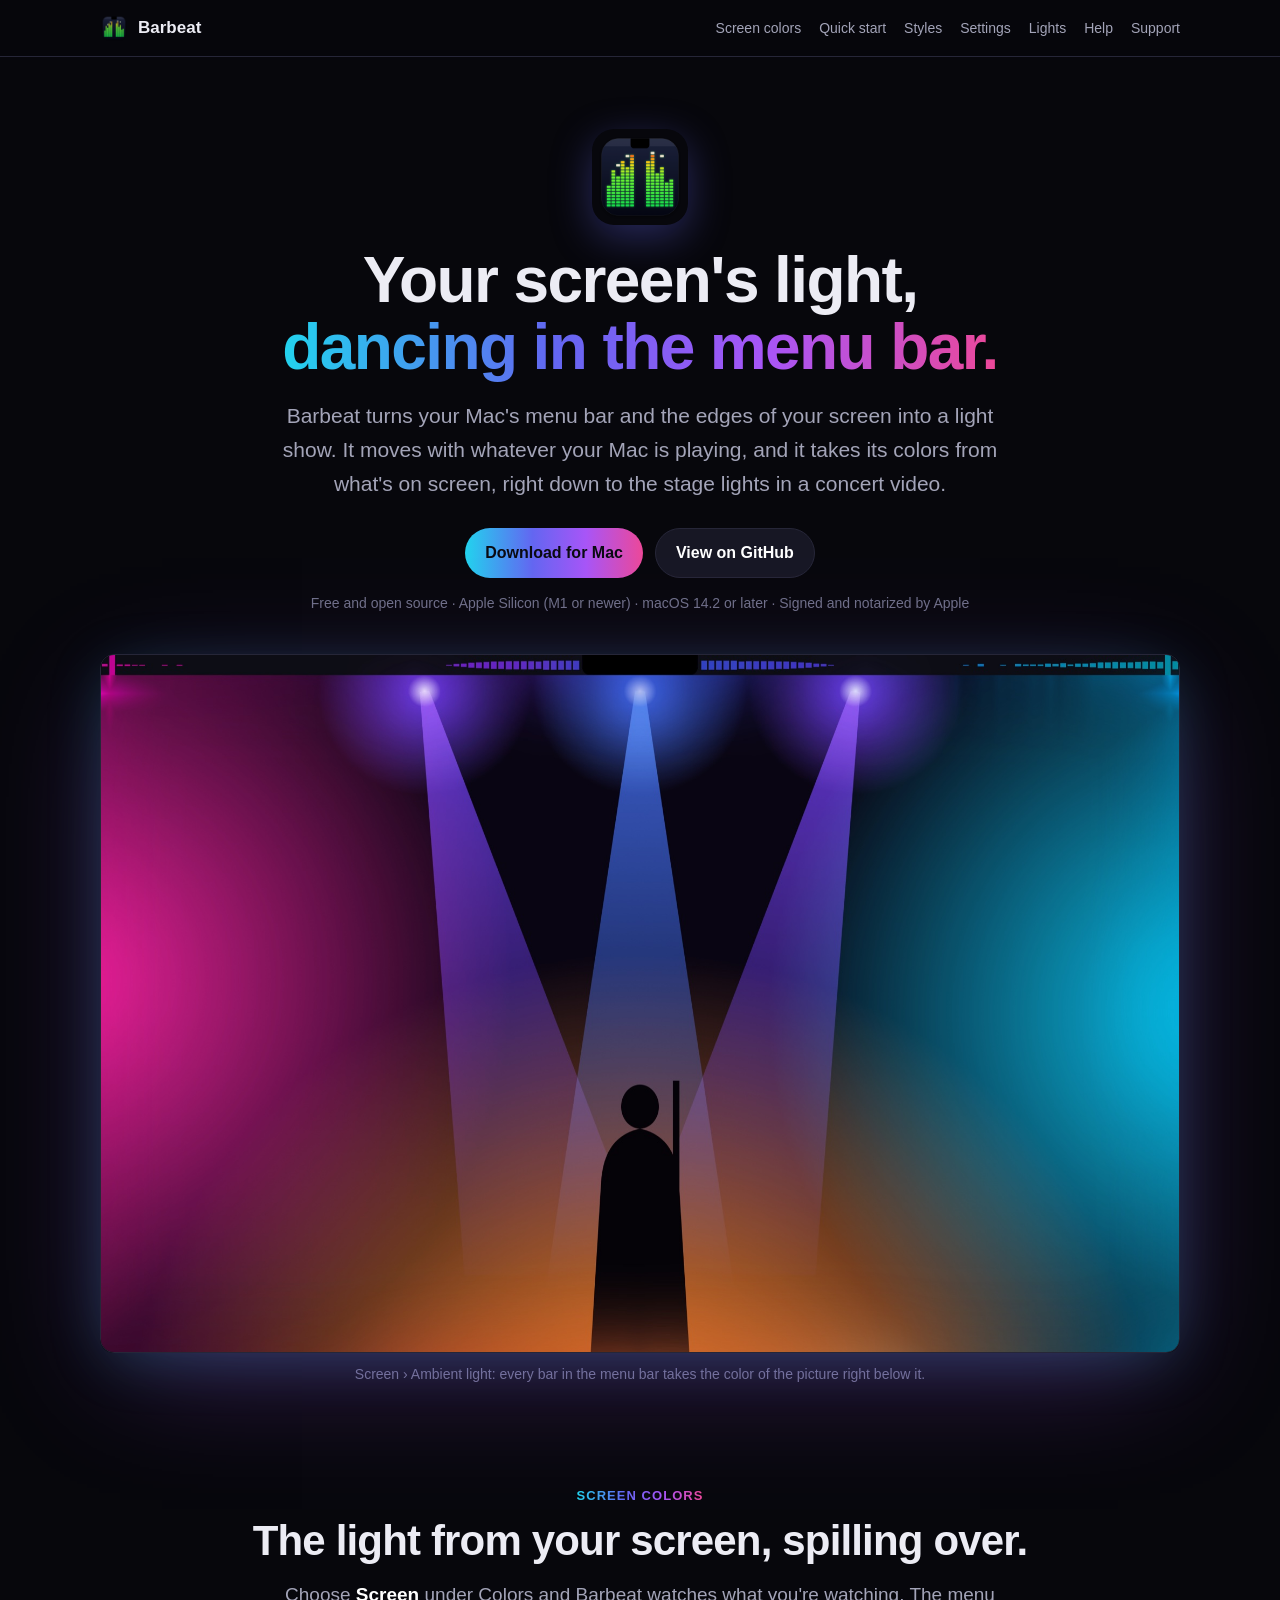
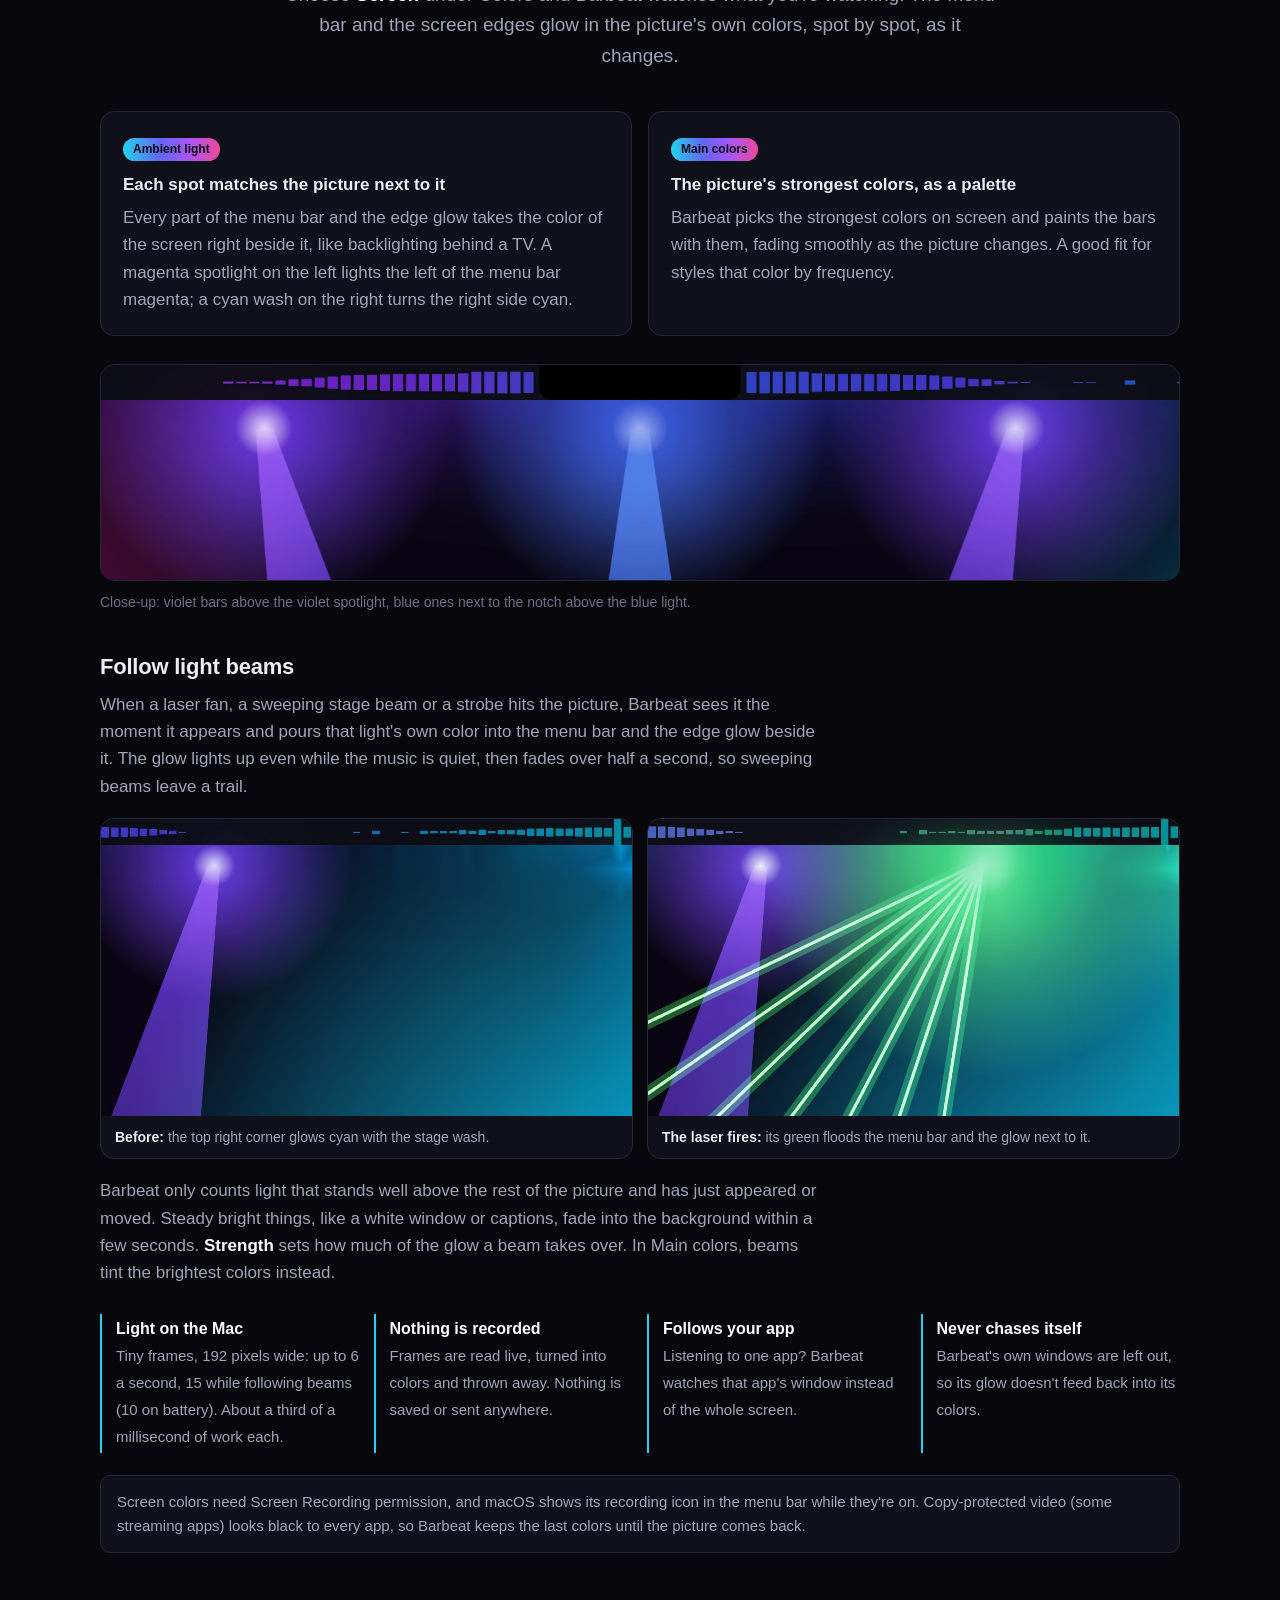
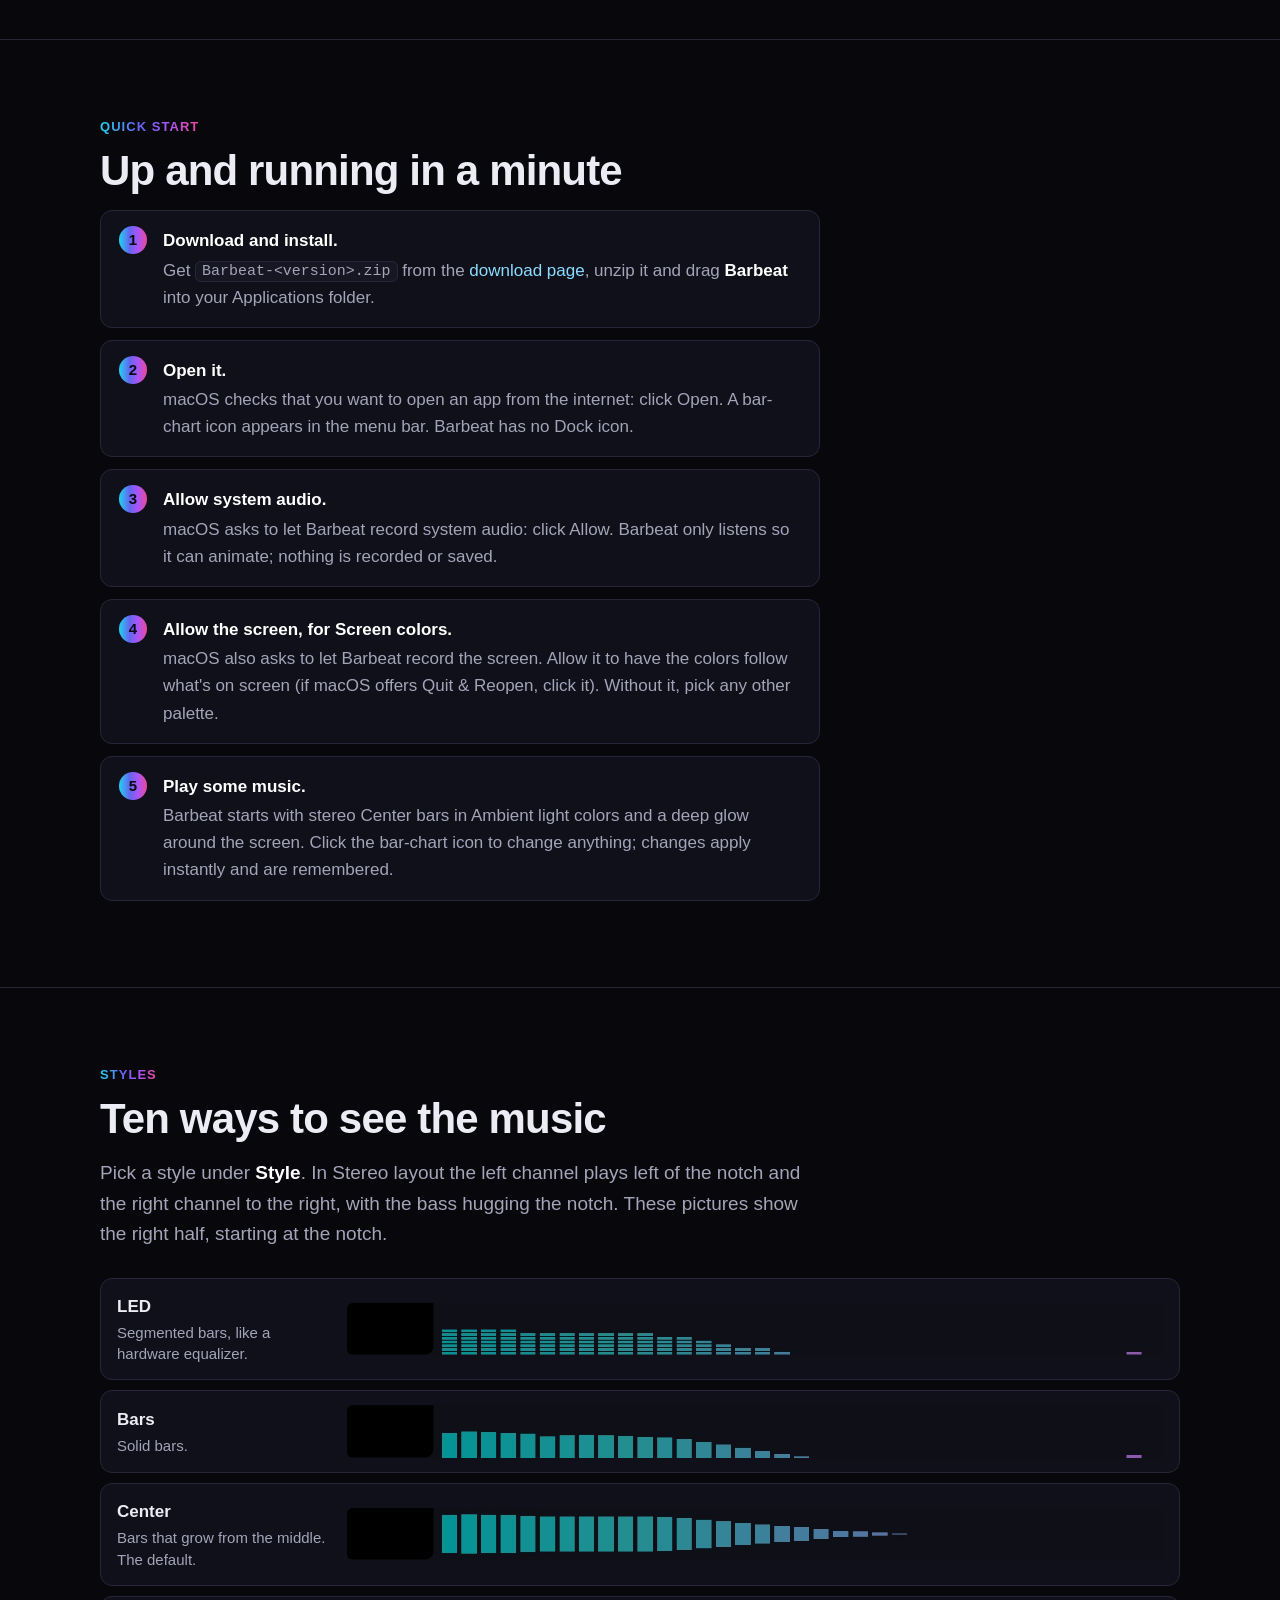
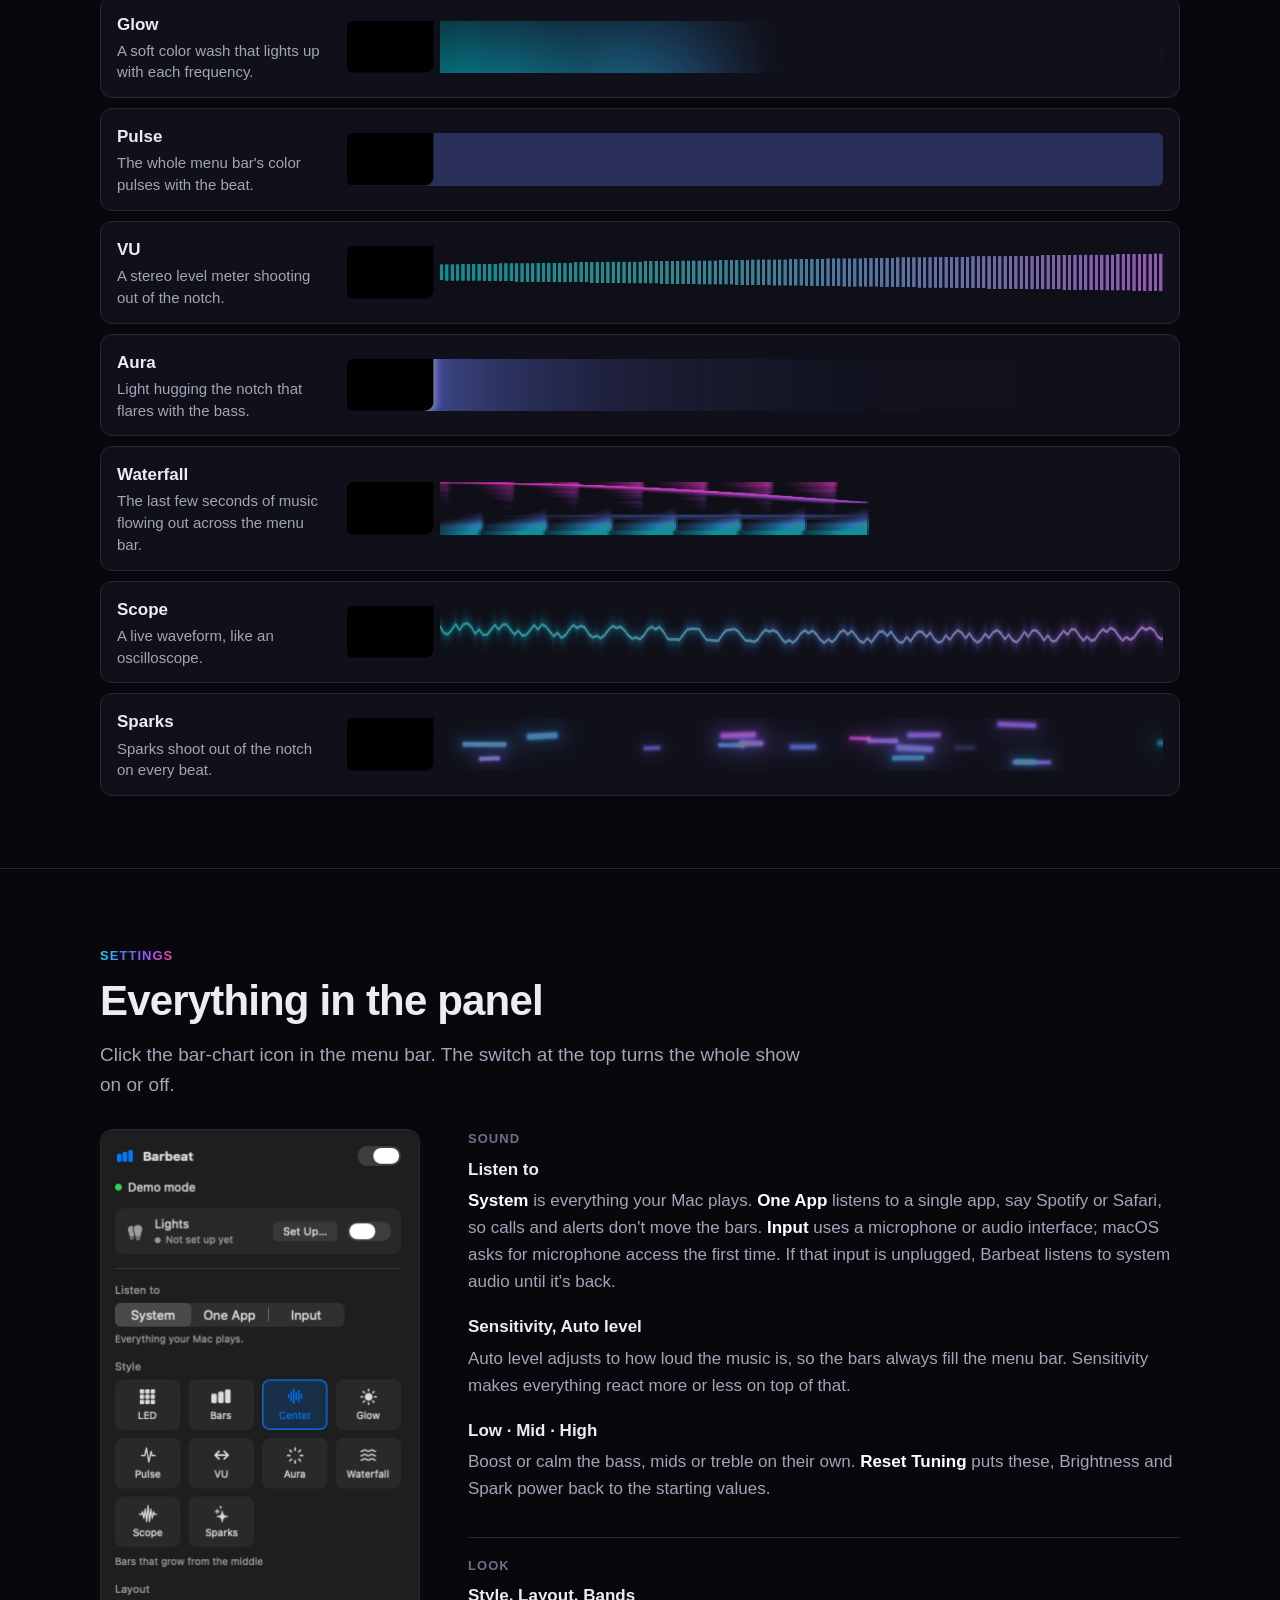
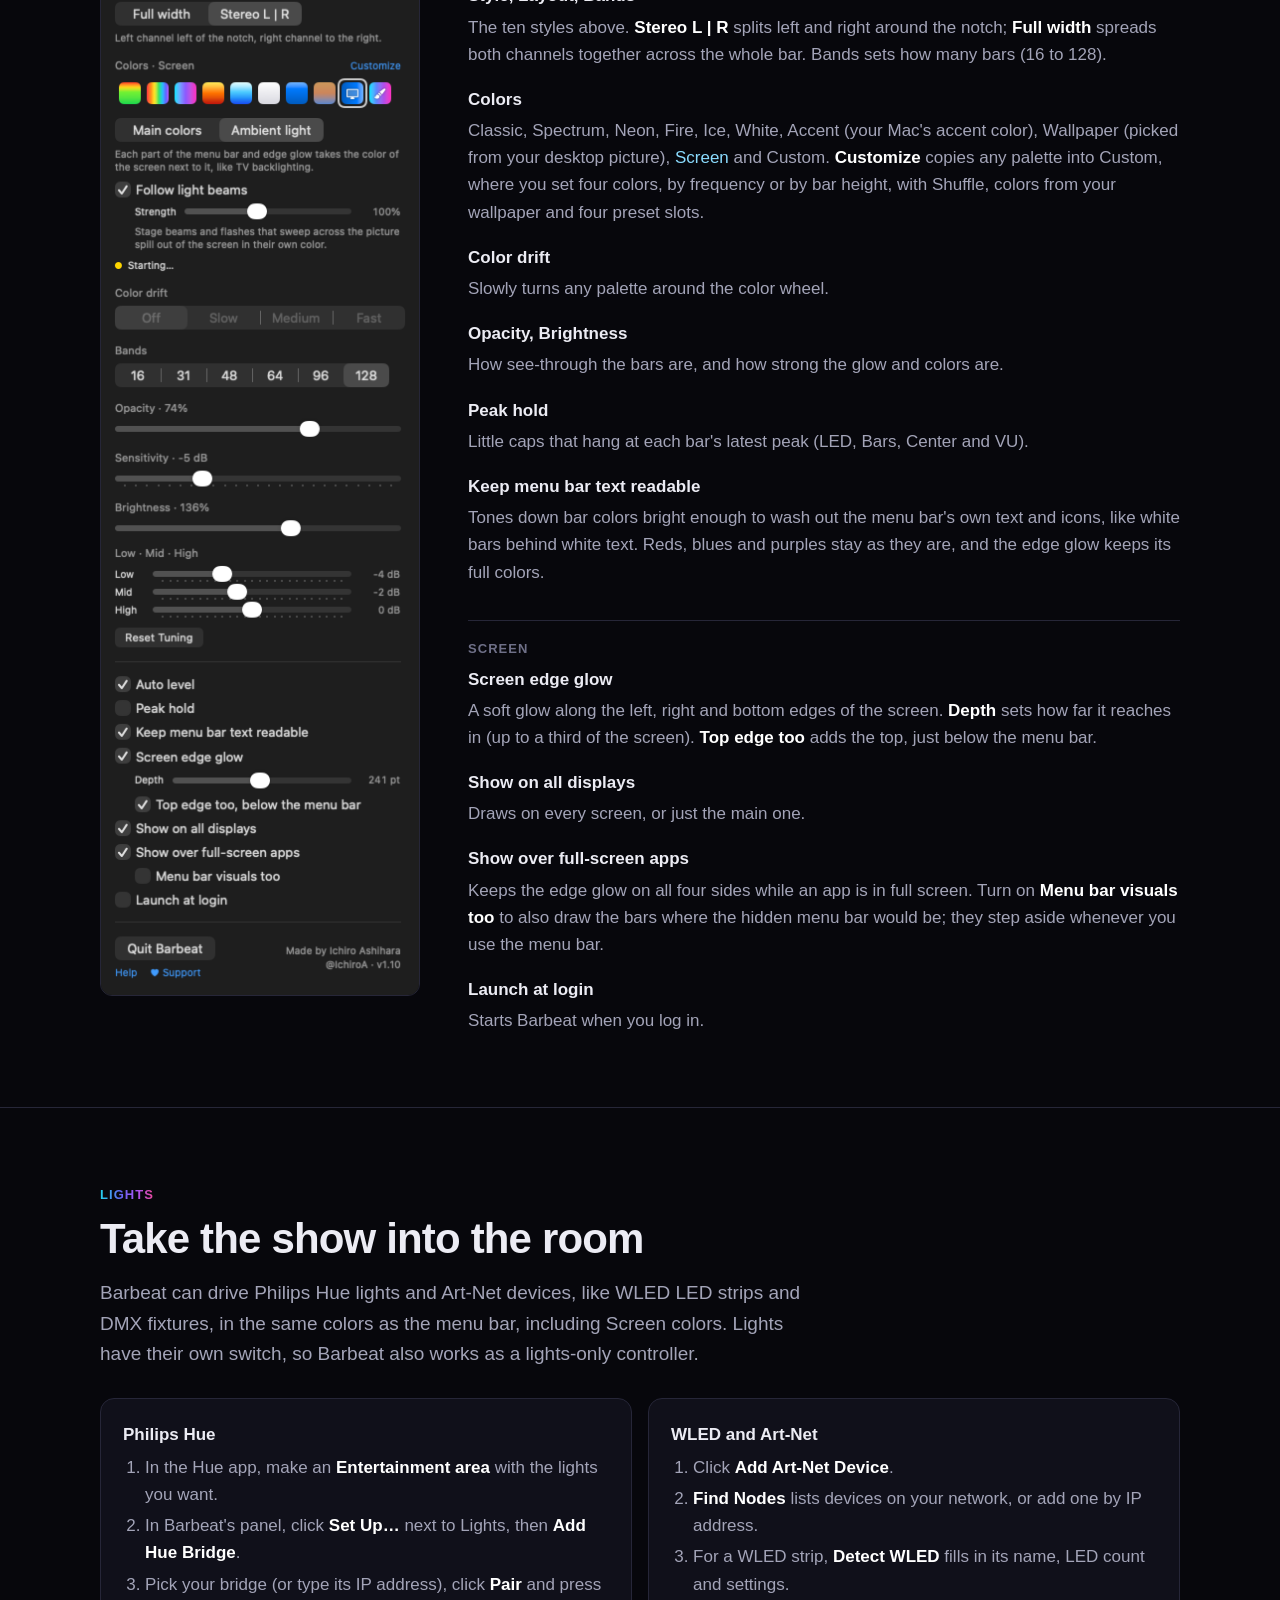
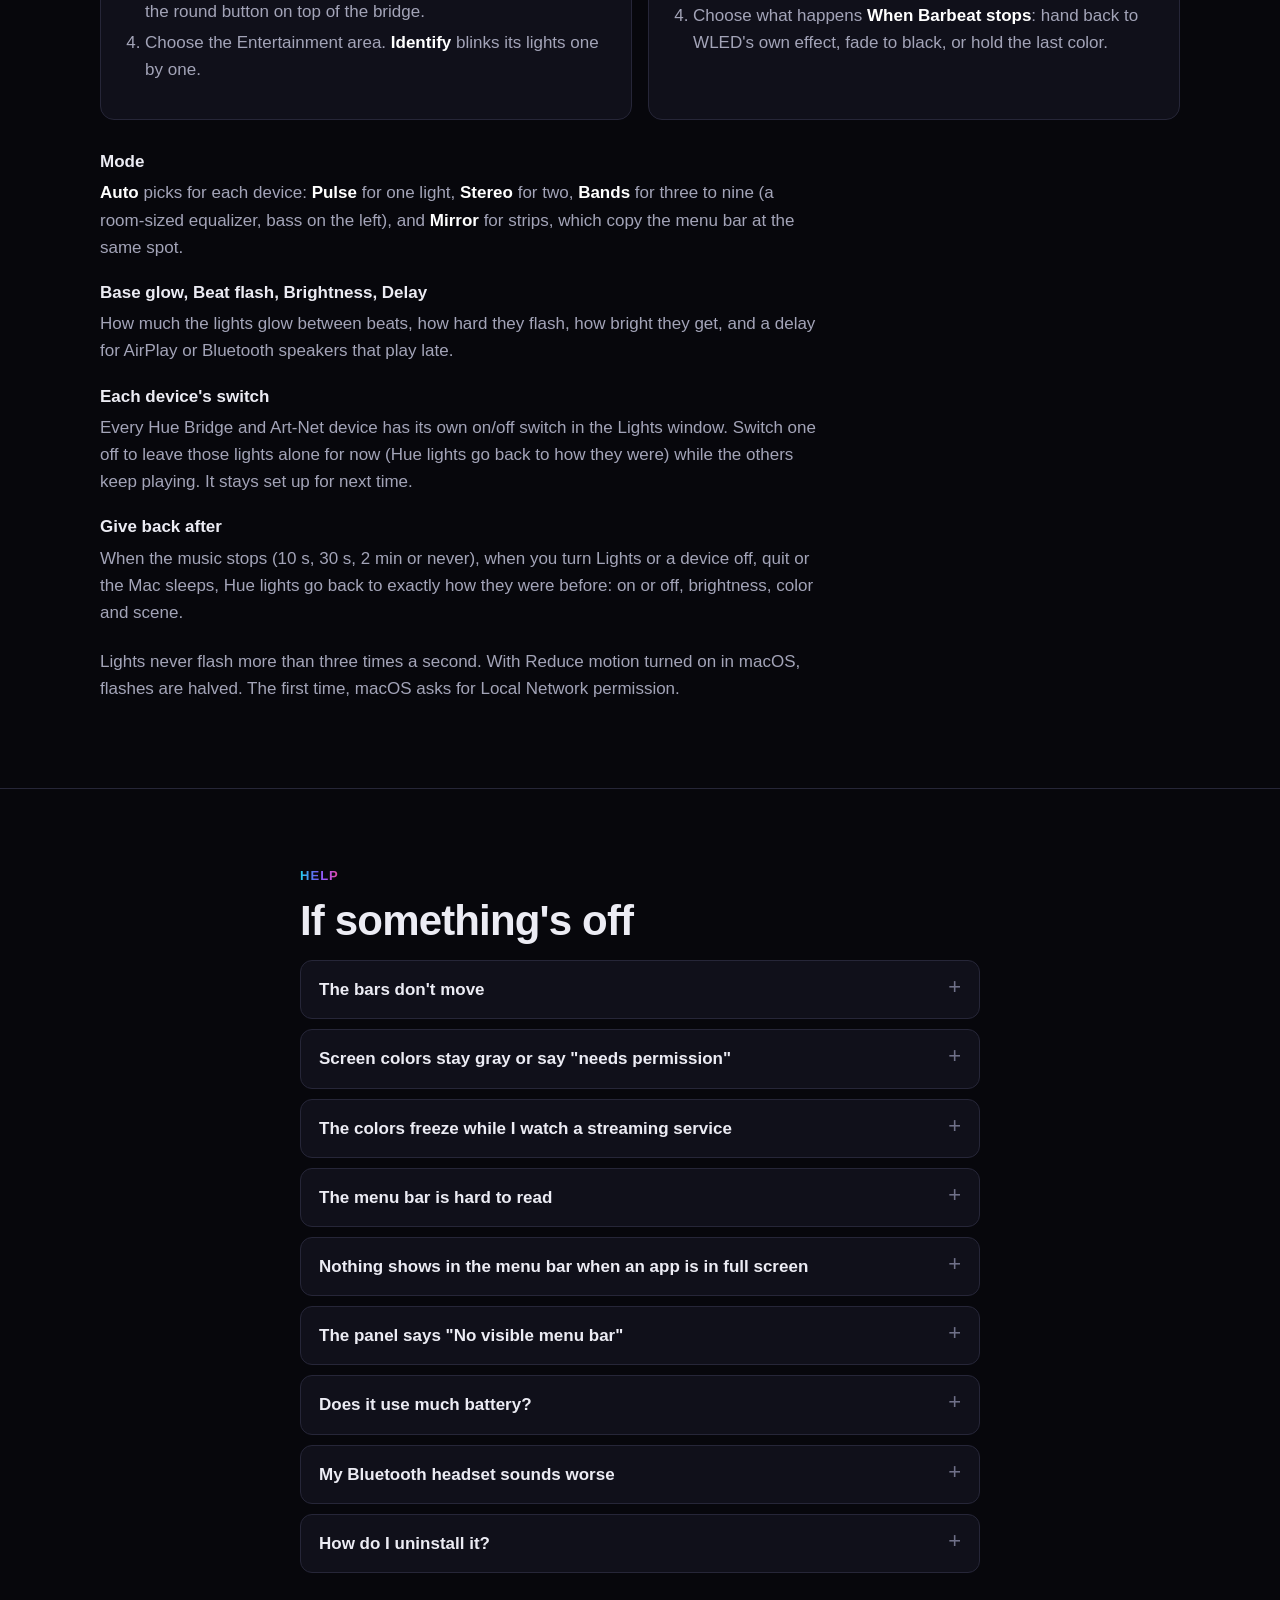
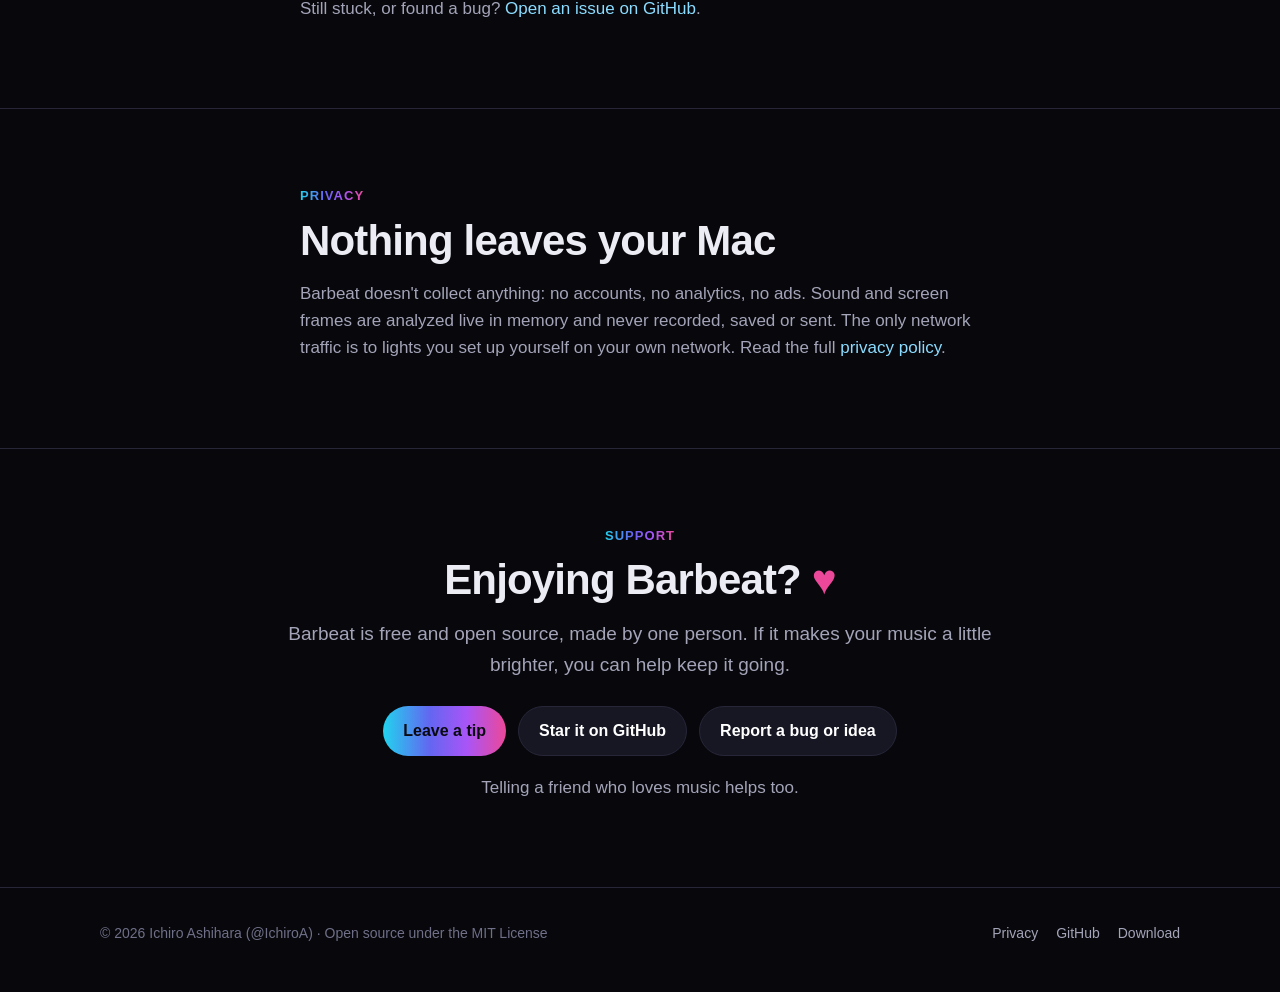
==== docs/index.html @ 09e59605 "Help site: search-friendly title, sitemap, Search Console file - Title and description say what Barb" ====
<!doctype html>
<html lang="en">
<head>
  <meta charset="utf-8">
  <meta name="viewport" content="width=device-width, initial-scale=1">
  <title>Barbeat – Music visualizer for your Mac's menu bar</title>
  <meta name="description" content="Barbeat is a free music visualizer for macOS. It turns your Mac's menu bar and screen edges into a light show that moves with your music, takes its colors from what's on screen, and can drive Philips Hue lights.">
  <link rel="canonical" href="https://ichiroa.github.io/Barbeat/">
  <meta property="og:type" content="website">
  <meta property="og:url" content="https://ichiroa.github.io/Barbeat/">
  <meta property="og:title" content="Barbeat – Music visualizer for your Mac's menu bar">
  <meta property="og:description" content="A light show in your Mac's menu bar that moves with your music and takes its colors from what's on screen.">
  <meta property="og:image" content="https://ichiroa.github.io/Barbeat/images/hero.jpg">
  <meta property="og:image:width" content="2000">
  <meta property="og:image:height" content="1292">
  <meta name="twitter:card" content="summary_large_image">
  <link rel="icon" href="images/icon.png">
  <link rel="stylesheet" href="style.css">
</head>
<body>

<header class="topbar">
  <div class="wrap">
    <a class="brand" href="#top"><img src="images/icon.png" alt="" width="28" height="28">Barbeat</a>
    <nav aria-label="Sections">
      <a href="#screen-colors">Screen colors</a>
      <a class="optional" href="#start">Quick start</a>
      <a class="optional" href="#styles">Styles</a>
      <a class="optional" href="#settings">Settings</a>
      <a class="optional" href="#lights">Lights</a>
      <a href="#help">Help</a>
      <a href="#support">Support</a>
    </nav>
  </div>
</header>

<main id="top">

  <div class="hero wrap">
    <img class="icon" src="images/icon.png" alt="Barbeat app icon" width="96" height="96">
    <h1>Your screen's light,<br><span class="gradient-text">dancing in the menu bar.</span></h1>
    <p class="lede">Barbeat turns your Mac's menu bar and the edges of your screen into a light show. It moves with whatever your Mac is playing, and it takes its colors from what's on screen, right down to the stage lights in a concert video.</p>
    <div class="buttons">
      <a class="button primary" href="https://github.com/IchiroA/Barbeat/releases/latest">Download for Mac</a>
      <a class="button" href="https://github.com/IchiroA/Barbeat">View on GitHub</a>
    </div>
    <p class="fine">Free and open source · Apple Silicon (M1 or newer) · macOS 14.2 or later · Signed and notarized by Apple</p>
    <figure>
      <div class="shot glow"><img src="images/hero.jpg" alt="A concert stage lit magenta on the left, violet and blue in the middle and cyan on the right. Barbeat's bars in the menu bar take the same colors as the lights below them." width="2000" height="1292"></div>
      <figcaption>Screen › Ambient light: every bar in the menu bar takes the color of the picture right below it.</figcaption>
    </figure>
  </div>

  <section id="screen-colors" class="first">
    <div class="wrap">
      <div class="feature-head">
        <span class="eyebrow gradient-text">Screen colors</span>
        <h2>The light from your screen, spilling over.</h2>
        <p class="lead">Choose <strong>Screen</strong> under Colors and Barbeat watches what you're watching. The menu bar and the screen edges glow in the picture's own colors, spot by spot, as it changes.</p>
      </div>

      <div class="cards">
        <div class="card">
          <span class="tag">Ambient light</span>
          <h4>Each spot matches the picture next to it</h4>
          <p class="muted">Every part of the menu bar and the edge glow takes the color of the screen right beside it, like backlighting behind a TV. A magenta spotlight on the left lights the left of the menu bar magenta; a cyan wash on the right turns the right side cyan.</p>
        </div>
        <div class="card">
          <span class="tag">Main colors</span>
          <h4>The picture's strongest colors, as a palette</h4>
          <p class="muted">Barbeat picks the strongest colors on screen and paints the bars with them, fading smoothly as the picture changes. A good fit for styles that color by frequency.</p>
        </div>
      </div>

      <figure class="shot" style="margin-top: 28px;">
        <img src="images/ambient-closeup.jpg" alt="Close-up of the menu bar around the notch: violet bars above a violet spotlight on the left, blue bars beside the notch above a blue spotlight." width="3008" height="600">
      </figure>
      <figcaption>Close-up: violet bars above the violet spotlight, blue ones next to the notch above the blue light.</figcaption>

      <h3>Follow light beams</h3>
      <p class="prose muted">When a laser fan, a sweeping stage beam or a strobe hits the picture, Barbeat sees it the moment it appears and pours that light's own color into the menu bar and the edge glow beside it. The glow lights up even while the music is quiet, then fades over half a second, so sweeping beams leave a trail.</p>
      <div class="pair">
        <figure>
          <img src="images/beam-before.jpg" alt="The top right corner of the screen: the menu bar bars are cyan, matching the cyan stage wash." width="1000" height="560">
          <figcaption><strong>Before:</strong> the top right corner glows cyan with the stage wash.</figcaption>
        </figure>
        <figure>
          <img src="images/beam-after.jpg" alt="The same corner a moment later: a green laser fan fires from the top right, and the menu bar and the glow below it turn green." width="1000" height="560">
          <figcaption><strong>The laser fires:</strong> its green floods the menu bar and the glow next to it.</figcaption>
        </figure>
      </div>
      <p class="prose muted" style="margin-top: 18px;">Barbeat only counts light that stands well above the rest of the picture and has just appeared or moved. Steady bright things, like a white window or captions, fade into the background within a few seconds. <strong>Strength</strong> sets how much of the glow a beam takes over. In Main colors, beams tint the brightest colors instead.</p>

      <div class="facts">
        <div class="fact"><strong>Light on the Mac</strong><span>Tiny frames, 192 pixels wide: up to 6 a second, 15 while following beams (10 on battery). About a third of a millisecond of work each.</span></div>
        <div class="fact"><strong>Nothing is recorded</strong><span>Frames are read live, turned into colors and thrown away. Nothing is saved or sent anywhere.</span></div>
        <div class="fact"><strong>Follows your app</strong><span>Listening to one app? Barbeat watches that app's window instead of the whole screen.</span></div>
        <div class="fact"><strong>Never chases itself</strong><span>Barbeat's own windows are left out, so its glow doesn't feed back into its colors.</span></div>
      </div>
      <p class="note">Screen colors need Screen Recording permission, and macOS shows its recording icon in the menu bar while they're on. Copy-protected video (some streaming apps) looks black to every app, so Barbeat keeps the last colors until the picture comes back.</p>
    </div>
  </section>

  <section id="start">
    <div class="wrap">
      <span class="eyebrow gradient-text">Quick start</span>
      <h2>Up and running in a minute</h2>
      <ol class="steps prose">
        <li><strong>Download and install.</strong><p>Get <code>Barbeat-&lt;version&gt;.zip</code> from the <a href="https://github.com/IchiroA/Barbeat/releases/latest">download page</a>, unzip it and drag <strong>Barbeat</strong> into your Applications folder.</p></li>
        <li><strong>Open it.</strong><p>macOS checks that you want to open an app from the internet: click Open. A bar-chart icon appears in the menu bar. Barbeat has no Dock icon.</p></li>
        <li><strong>Allow system audio.</strong><p>macOS asks to let Barbeat record system audio: click Allow. Barbeat only listens so it can animate; nothing is recorded or saved.</p></li>
        <li><strong>Allow the screen, for Screen colors.</strong><p>macOS also asks to let Barbeat record the screen. Allow it to have the colors follow what's on screen (if macOS offers Quit &amp; Reopen, click it). Without it, pick any other palette.</p></li>
        <li><strong>Play some music.</strong><p>Barbeat starts with stereo Center bars in Ambient light colors and a deep glow around the screen. Click the bar-chart icon to change anything; changes apply instantly and are remembered.</p></li>
      </ol>
    </div>
  </section>

  <section id="styles">
    <div class="wrap">
      <span class="eyebrow gradient-text">Styles</span>
      <h2>Ten ways to see the music</h2>
      <p class="lead">Pick a style under <strong>Style</strong>. In Stereo layout the left channel plays left of the notch and the right channel to the right, with the bass hugging the notch. These pictures show the right half, starting at the notch.</p>
      <div class="styles">
        <div class="style"><div><h4>LED</h4><p>Segmented bars, like a hardware equalizer.</p></div><img src="images/styles/led.jpg" alt="LED style" width="1520" height="98" loading="lazy"></div>
        <div class="style"><div><h4>Bars</h4><p>Solid bars.</p></div><img src="images/styles/bars.jpg" alt="Bars style" width="1520" height="98" loading="lazy"></div>
        <div class="style"><div><h4>Center</h4><p>Bars that grow from the middle. The default.</p></div><img src="images/styles/center.jpg" alt="Center style" width="1520" height="98" loading="lazy"></div>
        <div class="style"><div><h4>Glow</h4><p>A soft color wash that lights up with each frequency.</p></div><img src="images/styles/glow.jpg" alt="Glow style" width="1520" height="98" loading="lazy"></div>
        <div class="style"><div><h4>Pulse</h4><p>The whole menu bar's color pulses with the beat.</p></div><img src="images/styles/pulse.jpg" alt="Pulse style" width="1520" height="98" loading="lazy"></div>
        <div class="style"><div><h4>VU</h4><p>A stereo level meter shooting out of the notch.</p></div><img src="images/styles/vu.jpg" alt="VU style" width="1520" height="98" loading="lazy"></div>
        <div class="style"><div><h4>Aura</h4><p>Light hugging the notch that flares with the bass.</p></div><img src="images/styles/aura.jpg" alt="Aura style" width="1520" height="98" loading="lazy"></div>
        <div class="style"><div><h4>Waterfall</h4><p>The last few seconds of music flowing out across the menu bar.</p></div><img src="images/styles/waterfall.jpg" alt="Waterfall style" width="1520" height="98" loading="lazy"></div>
        <div class="style"><div><h4>Scope</h4><p>A live waveform, like an oscilloscope.</p></div><img src="images/styles/scope.jpg" alt="Scope style" width="1520" height="98" loading="lazy"></div>
        <div class="style"><div><h4>Sparks</h4><p>Sparks shoot out of the notch on every beat.</p></div><img src="images/styles/sparks.jpg" alt="Sparks style" width="1520" height="98" loading="lazy"></div>
      </div>
    </div>
  </section>

  <section id="settings">
    <div class="wrap">
      <span class="eyebrow gradient-text">Settings</span>
      <h2>Everything in the panel</h2>
      <p class="lead">Click the bar-chart icon in the menu bar. The switch at the top turns the whole show on or off.</p>
      <div class="settings">
        <div class="panel"><img src="images/panel.png" alt="The Barbeat settings panel" width="640" height="2950" loading="lazy"></div>
        <div>
          <p class="group-title">Sound</p>
          <dl>
            <dt>Listen to</dt>
            <dd><strong>System</strong> is everything your Mac plays. <strong>One App</strong> listens to a single app, say Spotify or Safari, so calls and alerts don't move the bars. <strong>Input</strong> uses a microphone or audio interface; macOS asks for microphone access the first time. If that input is unplugged, Barbeat listens to system audio until it's back.</dd>
            <dt>Sensitivity, Auto level</dt>
            <dd>Auto level adjusts to how loud the music is, so the bars always fill the menu bar. Sensitivity makes everything react more or less on top of that.</dd>
            <dt>Low · Mid · High</dt>
            <dd>Boost or calm the bass, mids or treble on their own. <strong>Reset Tuning</strong> puts these, Brightness and Spark power back to the starting values.</dd>
          </dl>

          <p class="group-title">Look</p>
          <dl>
            <dt>Style, Layout, Bands</dt>
            <dd>The ten styles above. <strong>Stereo L | R</strong> splits left and right around the notch; <strong>Full width</strong> spreads both channels together across the whole bar. Bands sets how many bars (16 to 128).</dd>
            <dt>Colors</dt>
            <dd>Classic, Spectrum, Neon, Fire, Ice, White, Accent (your Mac's accent color), Wallpaper (picked from your desktop picture), <a href="#screen-colors">Screen</a> and Custom. <strong>Customize</strong> copies any palette into Custom, where you set four colors, by frequency or by bar height, with Shuffle, colors from your wallpaper and four preset slots.</dd>
            <dt>Color drift</dt>
            <dd>Slowly turns any palette around the color wheel.</dd>
            <dt>Opacity, Brightness</dt>
            <dd>How see-through the bars are, and how strong the glow and colors are.</dd>
            <dt>Peak hold</dt>
            <dd>Little caps that hang at each bar's latest peak (LED, Bars, Center and VU).</dd>
            <dt>Keep menu bar text readable</dt>
            <dd>Tones down bar colors bright enough to wash out the menu bar's own text and icons, like white bars behind white text. Reds, blues and purples stay as they are, and the edge glow keeps its full colors.</dd>
          </dl>

          <p class="group-title">Screen</p>
          <dl>
            <dt>Screen edge glow</dt>
            <dd>A soft glow along the left, right and bottom edges of the screen. <strong>Depth</strong> sets how far it reaches in (up to a third of the screen). <strong>Top edge too</strong> adds the top, just below the menu bar.</dd>
            <dt>Show on all displays</dt>
            <dd>Draws on every screen, or just the main one.</dd>
            <dt>Show over full-screen apps</dt>
            <dd>Keeps the edge glow on all four sides while an app is in full screen. Turn on <strong>Menu bar visuals too</strong> to also draw the bars where the hidden menu bar would be; they step aside whenever you use the menu bar.</dd>
            <dt>Launch at login</dt>
            <dd>Starts Barbeat when you log in.</dd>
          </dl>
        </div>
      </div>
    </div>
  </section>

  <section id="lights">
    <div class="wrap">
      <span class="eyebrow gradient-text">Lights</span>
      <h2>Take the show into the room</h2>
      <p class="lead">Barbeat can drive Philips Hue lights and Art-Net devices, like WLED LED strips and DMX fixtures, in the same colors as the menu bar, including Screen colors. Lights have their own switch, so Barbeat also works as a lights-only controller.</p>
      <div class="cards" style="margin-top: 28px;">
        <div class="card">
          <h4>Philips Hue</h4>
          <ol class="muted">
            <li>In the Hue app, make an <strong>Entertainment area</strong> with the lights you want.</li>
            <li>In Barbeat's panel, click <strong>Set Up…</strong> next to Lights, then <strong>Add Hue Bridge</strong>.</li>
            <li>Pick your bridge (or type its IP address), click <strong>Pair</strong> and press the round button on top of the bridge.</li>
            <li>Choose the Entertainment area. <strong>Identify</strong> blinks its lights one by one.</li>
          </ol>
        </div>
        <div class="card">
          <h4>WLED and Art-Net</h4>
          <ol class="muted">
            <li>Click <strong>Add Art-Net Device</strong>.</li>
            <li><strong>Find Nodes</strong> lists devices on your network, or add one by IP address.</li>
            <li>For a WLED strip, <strong>Detect WLED</strong> fills in its name, LED count and settings.</li>
            <li>Choose what happens <strong>When Barbeat stops</strong>: hand back to WLED's own effect, fade to black, or hold the last color.</li>
          </ol>
        </div>
      </div>
      <div class="prose" style="margin-top: 28px;">
        <dl>
          <dt>Mode</dt>
          <dd><strong>Auto</strong> picks for each device: <strong>Pulse</strong> for one light, <strong>Stereo</strong> for two, <strong>Bands</strong> for three to nine (a room-sized equalizer, bass on the left), and <strong>Mirror</strong> for strips, which copy the menu bar at the same spot.</dd>
          <dt>Base glow, Beat flash, Brightness, Delay</dt>
          <dd>How much the lights glow between beats, how hard they flash, how bright they get, and a delay for AirPlay or Bluetooth speakers that play late.</dd>
          <dt>Each device's switch</dt>
          <dd>Every Hue Bridge and Art-Net device has its own on/off switch in the Lights window. Switch one off to leave those lights alone for now (Hue lights go back to how they were) while the others keep playing. It stays set up for next time.</dd>
          <dt>Give back after</dt>
          <dd>When the music stops (10 s, 30 s, 2 min or never), when you turn Lights or a device off, quit or the Mac sleeps, Hue lights go back to exactly how they were before: on or off, brightness, color and scene.</dd>
        </dl>
        <p class="muted">Lights never flash more than three times a second. With Reduce motion turned on in macOS, flashes are halved. The first time, macOS asks for Local Network permission.</p>
      </div>
    </div>
  </section>

  <section id="help">
    <div class="wrap prose">
      <span class="eyebrow gradient-text">Help</span>
      <h2>If something's off</h2>
      <details>
        <summary>The bars don't move</summary>
        <div><p>Open System Settings › Privacy &amp; Security › Screen &amp; System Audio Recording and make sure Barbeat is turned on. Then click <strong>Try Again</strong> in Barbeat's panel. If you chose One App, check that the app is actually playing sound.</p></div>
      </details>
      <details>
        <summary>Screen colors stay gray or say "needs permission"</summary>
        <div><p>Allow Barbeat under Privacy &amp; Security › Screen &amp; System Audio Recording (in the screen recording list), then click Try Again. macOS sometimes needs Barbeat to reopen before the permission takes effect.</p></div>
      </details>
      <details>
        <summary>The colors freeze while I watch a streaming service</summary>
        <div><p>Copy-protected video looks black to every app that reads the screen, so Barbeat keeps the last colors and picks up again as soon as the picture can be read. The music still moves the bars as usual.</p></div>
      </details>
      <details>
        <summary>The menu bar is hard to read</summary>
        <div><p>Turn on <strong>Keep menu bar text readable</strong>. You can also lower Opacity or Brightness, or try a calmer style like Glow or Pulse.</p></div>
      </details>
      <details>
        <summary>Nothing shows in the menu bar when an app is in full screen</summary>
        <div><p>By default full screen shows just the edge glow. Turn on <strong>Menu bar visuals too</strong> under Show over full-screen apps to also see the bars at the top.</p></div>
      </details>
      <details>
        <summary>The panel says "No visible menu bar"</summary>
        <div><p>Your menu bar is set to hide automatically, so there's nothing to draw behind. Change "Automatically hide and show the menu bar" in System Settings. The edge glow keeps working either way.</p></div>
      </details>
      <details>
        <summary>Does it use much battery?</summary>
        <div><p>The drawing runs on the graphics chip. On battery Barbeat draws at 30 frames a second instead of 60, and it stops drawing whenever it's silent. To save more, turn off Screen edge glow or Follow light beams, or flip the switch at the top of the panel.</p></div>
      </details>
      <details>
        <summary>My Bluetooth headset sounds worse</summary>
        <div><p>Listening to a Bluetooth headset's microphone switches it into call mode, which lowers the sound quality. Choose System or One App under Listen to instead.</p></div>
      </details>
      <details>
        <summary>How do I uninstall it?</summary>
        <div>
          <p>Click <strong>Quit Barbeat</strong> at the bottom of the panel and drag Barbeat from Applications to the Trash. Any Hue lights it was using are put back first.</p>
          <p>To also remove its settings, run <code>defaults delete com.ia.MenuBarEQ</code> in Terminal. Hue pairing keys are in your keychain under <code>com.ia.MenuBarEQ.hue</code>.</p>
        </div>
      </details>
      <p class="muted" style="margin-top: 22px;">Still stuck, or found a bug? <a href="https://github.com/IchiroA/Barbeat/issues">Open an issue on GitHub</a>.</p>
    </div>
  </section>

  <section id="privacy">
    <div class="wrap prose">
      <span class="eyebrow gradient-text">Privacy</span>
      <h2>Nothing leaves your Mac</h2>
      <p class="muted">Barbeat doesn't collect anything: no accounts, no analytics, no ads. Sound and screen frames are analyzed live in memory and never recorded, saved or sent. The only network traffic is to lights you set up yourself on your own network. Read the full <a href="privacy.html">privacy policy</a>.</p>
    </div>
  </section>

  <section id="support" class="support">
    <div class="wrap">
      <span class="eyebrow gradient-text">Support</span>
      <h2>Enjoying Barbeat? <span class="heart">♥</span></h2>
      <p class="lead">Barbeat is free and open source, made by one person. If it makes your music a little brighter, you can help keep it going.</p>
      <div class="buttons">
        <!-- Tip link: put your Ko-fi page here and remove "hidden". -->
        <a class="button primary" id="tip" href="#" hidden>Leave a tip</a>
        <a class="button" href="https://github.com/IchiroA/Barbeat">Star it on GitHub</a>
        <a class="button" href="https://github.com/IchiroA/Barbeat/issues">Report a bug or idea</a>
      </div>
      <p class="muted" style="margin-top: 18px;">Telling a friend who loves music helps too.</p>
    </div>
  </section>

</main>

<footer>
  <div class="wrap">
    <span>© 2026 Ichiro Ashihara (@IchiroA) · Open source under the MIT License</span>
    <nav aria-label="Footer">
      <a href="privacy.html">Privacy</a>
      <a href="https://github.com/IchiroA/Barbeat">GitHub</a>
      <a href="https://github.com/IchiroA/Barbeat/releases/latest">Download</a>
    </nav>
  </div>
</footer>

</body>
</html>
---- docs/style.css ----
/* Barbeat help site. Dark on purpose: it's a light show. */
:root {
  color-scheme: dark;
  --bg: #07070c;
  --surface: #10101a;
  --surface-2: #171724;
  --line: #262638;
  --text: #ececf4;
  --muted: #a3a4b8;
  --faint: #6f7088;
  --link: #8bdcff;
  --cyan: #22d3ee;
  --blue: #6366f1;
  --violet: #a855f7;
  --pink: #ec4899;
  --spectrum: linear-gradient(90deg, var(--cyan), var(--blue) 38%, var(--violet) 68%, var(--pink));
  --radius: 14px;
  --wide: 1120px;
  --text-width: 720px;
}

* { box-sizing: border-box; }
html { scroll-behavior: smooth; scroll-padding-top: 72px; }
@media (prefers-reduced-motion: reduce) { html { scroll-behavior: auto; } }

body {
  margin: 0;
  background: var(--bg);
  color: var(--text);
  font: 17px/1.6 -apple-system, BlinkMacSystemFont, "SF Pro Text", "Helvetica Neue", Helvetica, Arial, sans-serif;
  -webkit-font-smoothing: antialiased;
}

img { display: block; max-width: 100%; height: auto; }
a { color: var(--link); text-decoration: none; }
a:hover { text-decoration: underline; }
code, kbd { font: 0.88em/1.4 ui-monospace, "SF Mono", Menlo, monospace; background: var(--surface-2); border: 1px solid var(--line); border-radius: 6px; padding: 0.1em 0.4em; }
strong { color: #fff; font-weight: 600; }

.wrap { max-width: var(--wide); margin: 0 auto; padding: 0 20px; }
.prose { max-width: var(--text-width); }

/* Top bar */
.topbar {
  position: sticky; top: 0; z-index: 10;
  background: rgba(7, 7, 12, 0.82);
  backdrop-filter: saturate(160%) blur(14px);
  -webkit-backdrop-filter: saturate(160%) blur(14px);
  border-bottom: 1px solid var(--line);
}
.topbar .wrap { display: flex; align-items: center; gap: 20px; height: 56px; }
.brand { flex-shrink: 0; display: flex; align-items: center; gap: 10px; color: var(--text); font-weight: 650; font-size: 17px; }
.brand:hover { text-decoration: none; }
.brand img { width: 28px; height: 28px; border-radius: 7px; }
.topbar nav { display: flex; gap: 18px; margin-left: auto; overflow-x: auto; scrollbar-width: none; }
.topbar nav::-webkit-scrollbar { display: none; }
.topbar nav a { color: var(--muted); font-size: 14px; white-space: nowrap; }
.topbar nav a:hover { color: var(--text); text-decoration: none; }
@media (max-width: 760px) { .topbar nav .optional { display: none; } }

/* Buttons */
.buttons { display: flex; flex-wrap: wrap; gap: 12px; justify-content: center; }
.button {
  display: inline-flex; align-items: center; gap: 8px;
  padding: 11px 20px; border-radius: 999px; font-weight: 600; font-size: 16px;
  color: #fff; background: var(--surface-2); border: 1px solid var(--line);
}
.button:hover { text-decoration: none; border-color: #3a3a52; }
.button.primary { background: var(--spectrum); border: 0; color: #0a0a12; }
.button.primary:hover { filter: brightness(1.08); }

/* Hero */
.hero { text-align: center; padding-top: 72px; padding-bottom: 24px; }
.hero .icon { width: 96px; height: 96px; margin: 0 auto 22px; border-radius: 22px; box-shadow: 0 12px 40px rgba(99, 102, 241, 0.35); }
.hero h1 { font-size: clamp(36px, 6vw, 64px); line-height: 1.05; letter-spacing: -0.025em; margin: 0 0 18px; font-weight: 750; }
.gradient-text { background: var(--spectrum); -webkit-background-clip: text; background-clip: text; color: transparent; }
.hero .lede { font-size: clamp(18px, 2.2vw, 21px); color: var(--muted); max-width: 720px; margin: 0 auto 28px; }
.hero .fine { color: var(--faint); font-size: 14px; margin-top: 14px; }

.shot { position: relative; margin: 40px auto 0; border-radius: var(--radius); overflow: hidden; border: 1px solid var(--line); }
.shot.glow { box-shadow: 0 30px 120px -20px rgba(168, 85, 247, 0.35), 0 10px 60px -10px rgba(34, 211, 238, 0.25); }
figure { margin: 0; }
figcaption { color: var(--faint); font-size: 14px; margin-top: 10px; }
.hero figcaption { text-align: center; }

/* Sections */
section { padding: 72px 0; border-top: 1px solid var(--line); }
section.first { border-top: 0; }
.eyebrow { display: inline-block; font-size: 13px; font-weight: 700; letter-spacing: 0.08em; text-transform: uppercase; margin-bottom: 10px; }
h2 { font-size: clamp(28px, 4vw, 42px); line-height: 1.12; letter-spacing: -0.02em; margin: 0 0 16px; font-weight: 720; }
h3 { font-size: 22px; line-height: 1.25; margin: 40px 0 10px; font-weight: 680; letter-spacing: -0.01em; }
h4 { font-size: 17px; margin: 0 0 6px; font-weight: 650; }
p { margin: 0 0 14px; }
.lead { font-size: 19px; color: var(--muted); max-width: var(--text-width); }
.muted { color: var(--muted); }
ul, ol { padding-left: 1.3em; margin: 0 0 14px; }
li { margin: 4px 0; }

/* Screen colors feature */
.feature-head { text-align: center; max-width: 820px; margin: 0 auto 40px; }
.feature-head .lead { margin: 0 auto; }
.cards { display: grid; grid-template-columns: repeat(auto-fit, minmax(260px, 1fr)); gap: 16px; }
.card { background: var(--surface); border: 1px solid var(--line); border-radius: var(--radius); padding: 22px; }
.card p:last-child { margin-bottom: 0; }
.card .tag { display: inline-block; font-size: 12px; font-weight: 700; color: #0a0a12; background: var(--spectrum); border-radius: 999px; padding: 2px 10px; margin-bottom: 10px; }
.pair { display: grid; grid-template-columns: 1fr 1fr; gap: 14px; margin-top: 18px; }
.pair figure { background: var(--surface); border: 1px solid var(--line); border-radius: var(--radius); overflow: hidden; }
.pair figcaption { margin: 0; padding: 10px 14px; color: var(--muted); }
.pair figcaption strong { color: var(--text); }
@media (max-width: 680px) { .pair { grid-template-columns: 1fr; } }
.facts { display: grid; grid-template-columns: repeat(auto-fit, minmax(230px, 1fr)); gap: 14px; margin-top: 28px; }
.fact { border-left: 2px solid; border-image: var(--spectrum) 1; padding: 2px 0 2px 14px; }
.fact strong { display: block; font-size: 16px; }
.fact span { color: var(--muted); font-size: 15px; }
.note { background: var(--surface); border: 1px solid var(--line); border-radius: 10px; padding: 14px 16px; color: var(--muted); font-size: 15px; margin-top: 22px; }

/* Steps */
.steps { counter-reset: step; list-style: none; padding: 0; display: grid; gap: 12px; }
.steps li { counter-increment: step; position: relative; padding: 16px 18px 16px 62px; background: var(--surface); border: 1px solid var(--line); border-radius: 12px; margin: 0; }
.steps li::before { content: counter(step); position: absolute; left: 18px; top: 15px; width: 28px; height: 28px; border-radius: 50%; background: var(--spectrum); color: #0a0a12; font-weight: 750; font-size: 15px; display: grid; place-items: center; }
.steps li p { margin: 2px 0 0; color: var(--muted); }

/* Style gallery */
.styles { display: grid; gap: 10px; margin-top: 28px; }
.style { display: grid; grid-template-columns: 210px 1fr; gap: 20px; align-items: center; background: var(--surface); border: 1px solid var(--line); border-radius: 12px; padding: 14px 16px; }
.style h4 { margin: 0; }
.style p { margin: 2px 0 0; color: var(--muted); font-size: 15px; line-height: 1.45; }
.style img { border-radius: 6px; width: 100%; }
@media (max-width: 720px) { .style { grid-template-columns: 1fr; gap: 10px; } }

/* Settings reference */
.settings { display: grid; grid-template-columns: 320px 1fr; gap: 48px; align-items: start; margin-top: 28px; }
.settings .panel { border-radius: 12px; overflow: hidden; border: 1px solid var(--line); }
@media (max-width: 860px) {
  .settings { grid-template-columns: 1fr; }
  .settings .panel { max-width: 320px; max-height: 560px; margin: 0 auto; }
}
dl { margin: 0; }
dt { font-weight: 650; margin-top: 18px; }
dt:first-child { margin-top: 0; }
dd { margin: 4px 0 0; color: var(--muted); }
dl + p { margin-top: 22px; }
.group-title { font-size: 13px; font-weight: 700; letter-spacing: 0.08em; text-transform: uppercase; color: var(--faint); margin: 34px 0 6px; padding-top: 18px; border-top: 1px solid var(--line); }
.group-title:first-child { margin-top: 0; padding-top: 0; border-top: 0; }

/* FAQ */
details { background: var(--surface); border: 1px solid var(--line); border-radius: 12px; padding: 0 18px; margin: 10px 0; }
summary { cursor: pointer; padding: 15px 0; font-weight: 620; list-style: none; display: flex; justify-content: space-between; gap: 12px; }
summary::-webkit-details-marker { display: none; }
summary::after { content: "+"; color: var(--faint); font-weight: 400; font-size: 22px; line-height: 1; }
details[open] summary::after { content: "–"; }
details > div { padding: 0 0 16px; color: var(--muted); }
details > div p:last-child { margin-bottom: 0; }

/* Support */
.support { text-align: center; }
.support .lead { margin: 0 auto 26px; }
.heart { color: var(--pink); }

footer { border-top: 1px solid var(--line); padding: 34px 0 48px; color: var(--faint); font-size: 14px; }
footer .wrap { display: flex; flex-wrap: wrap; gap: 10px 24px; justify-content: space-between; }
footer nav { display: flex; gap: 18px; flex-wrap: wrap; }
footer a { color: var(--muted); }

/* Privacy page */
.page { padding: 56px 0 72px; }
.page h1 { font-size: clamp(32px, 5vw, 46px); letter-spacing: -0.02em; margin: 0 0 8px; line-height: 1.1; }
.page h2 { font-size: 24px; margin: 40px 0 10px; }
.summary-box { background: var(--surface); border: 1px solid var(--line); border-radius: var(--radius); padding: 20px 22px; margin: 26px 0; }
.summary-box p:last-child { margin: 0; }
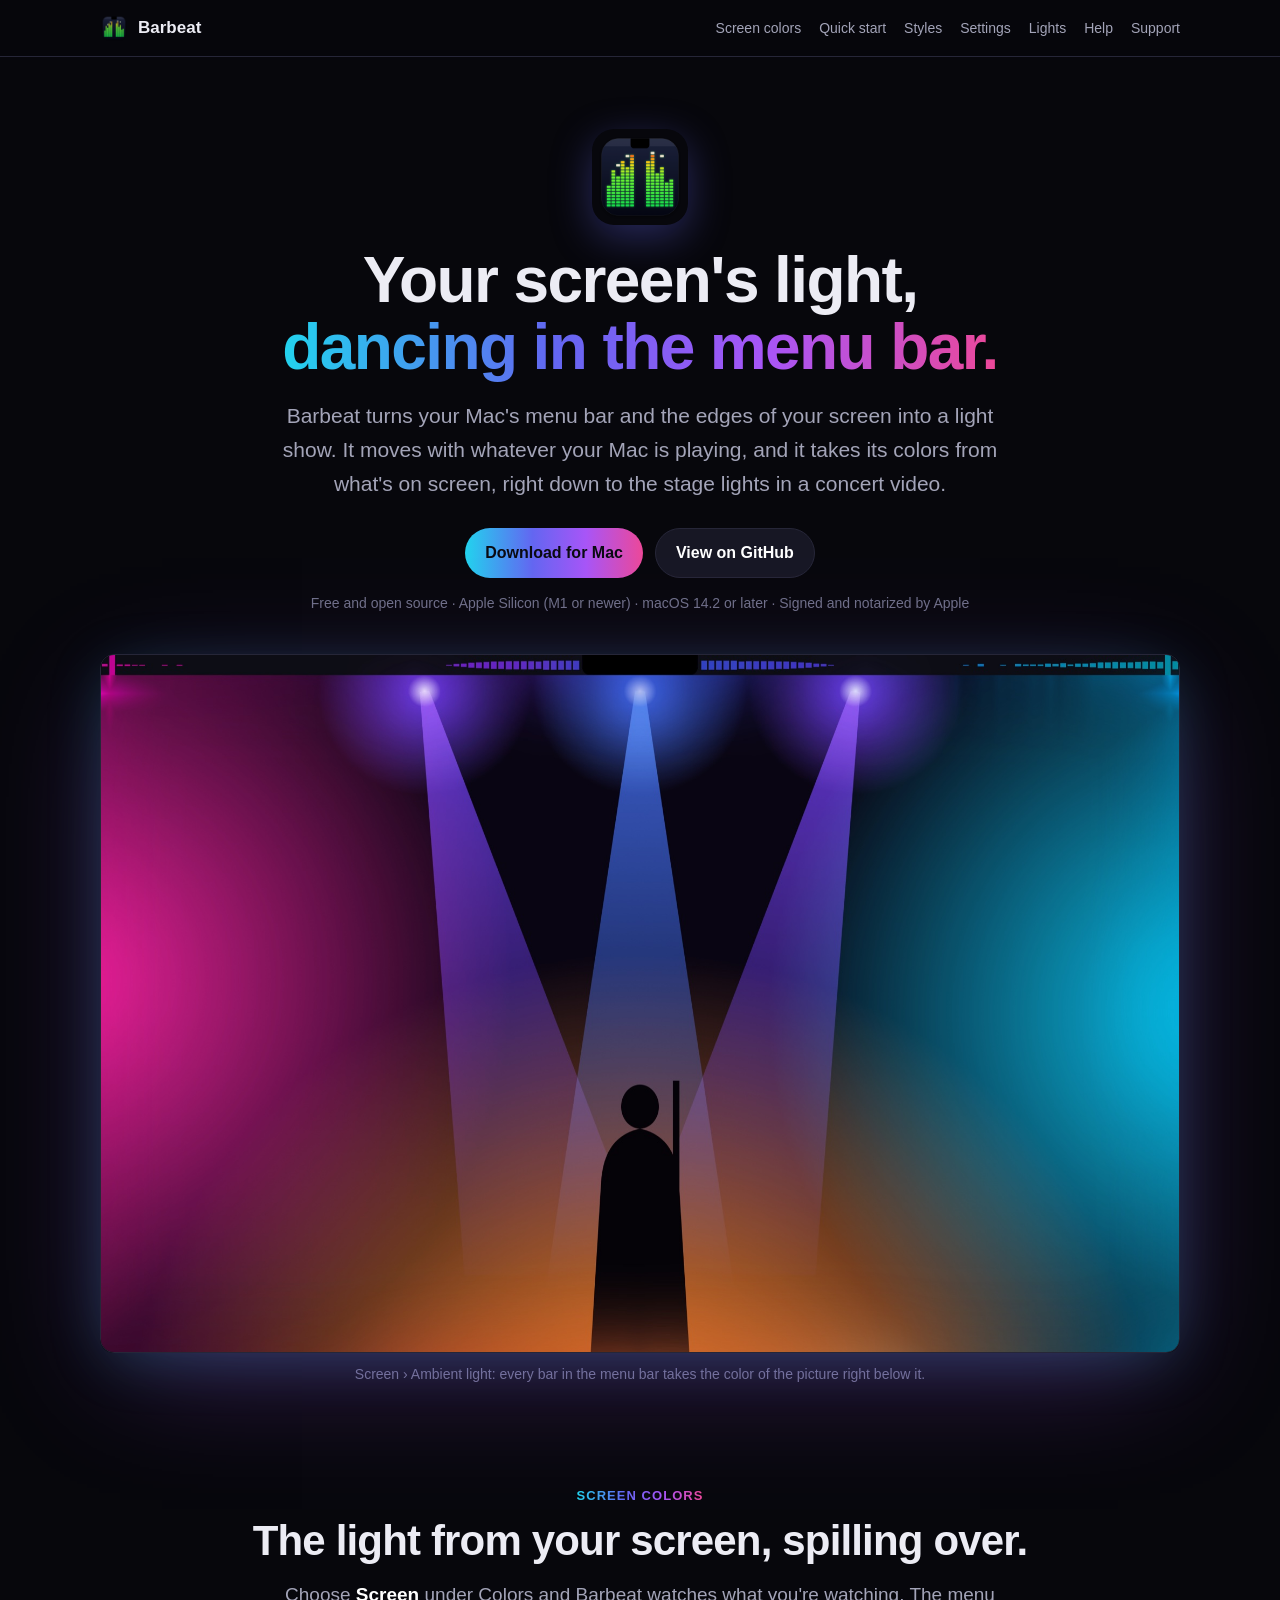
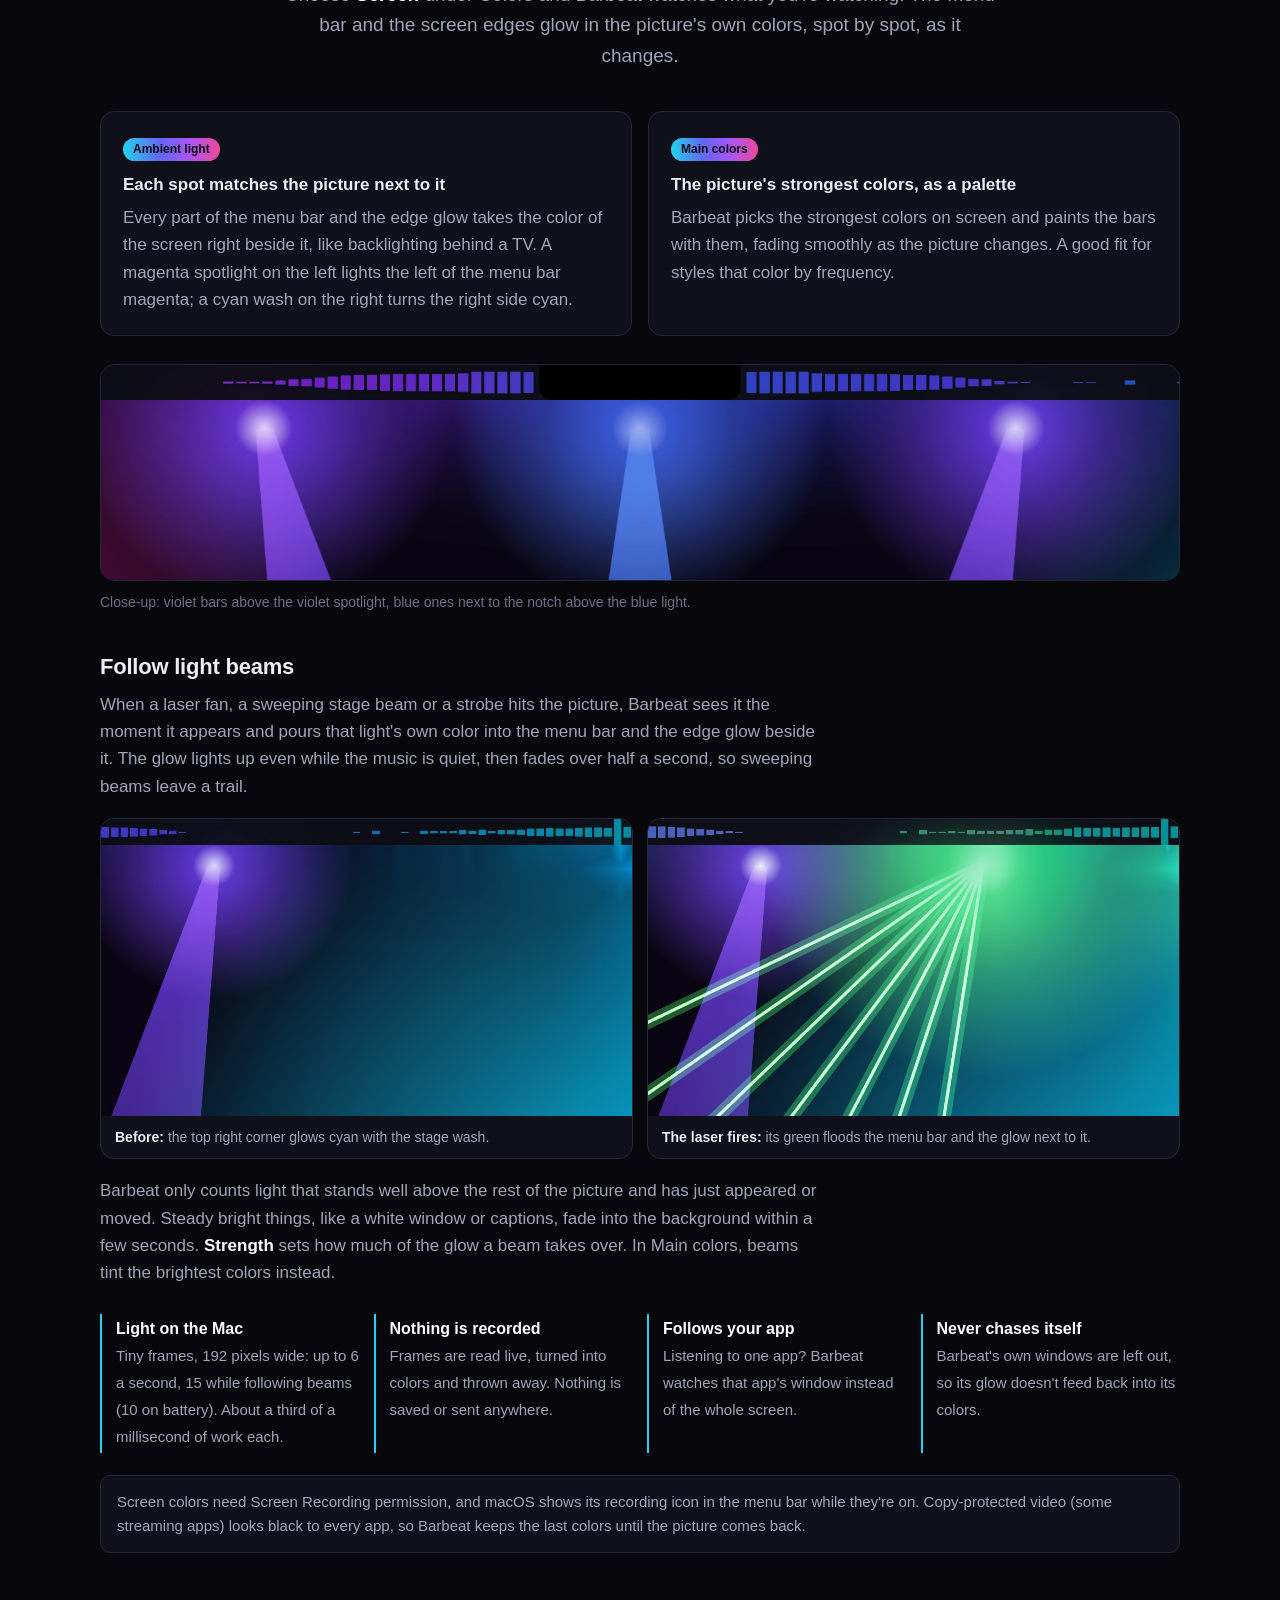
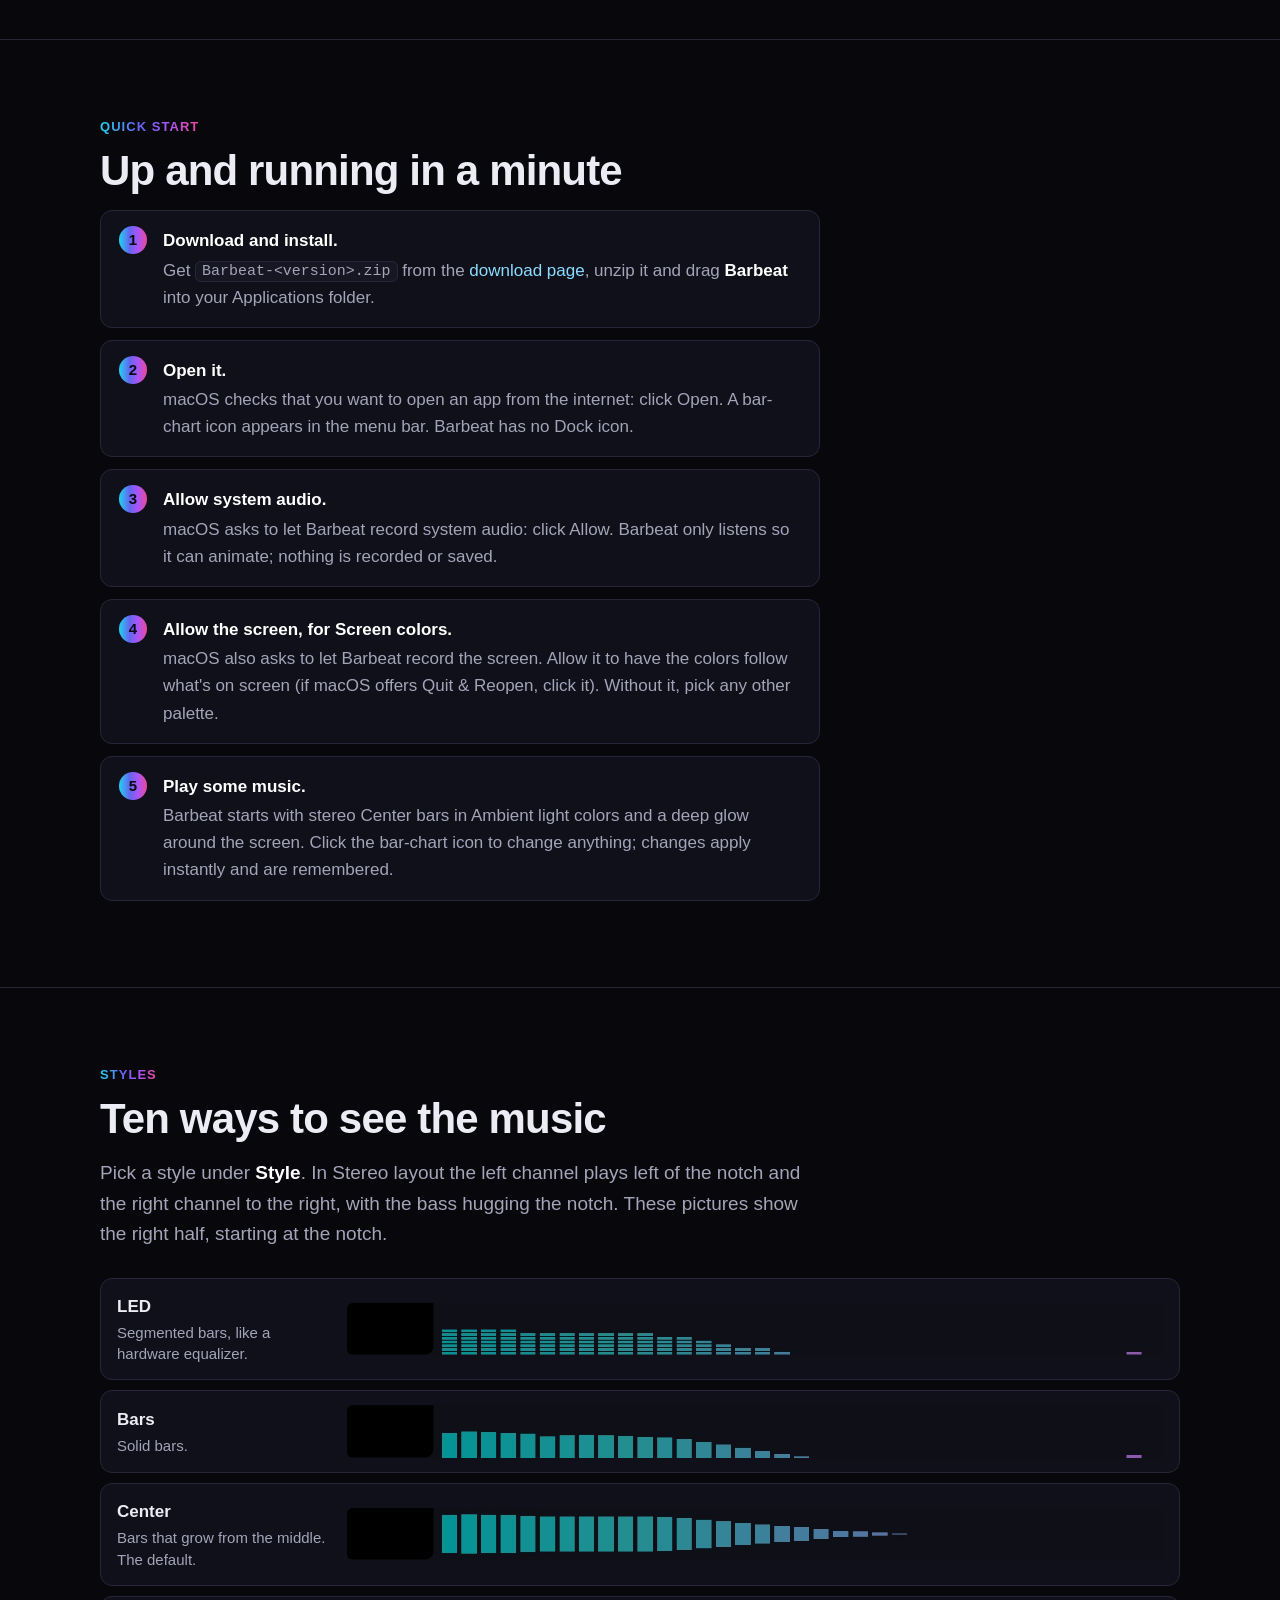
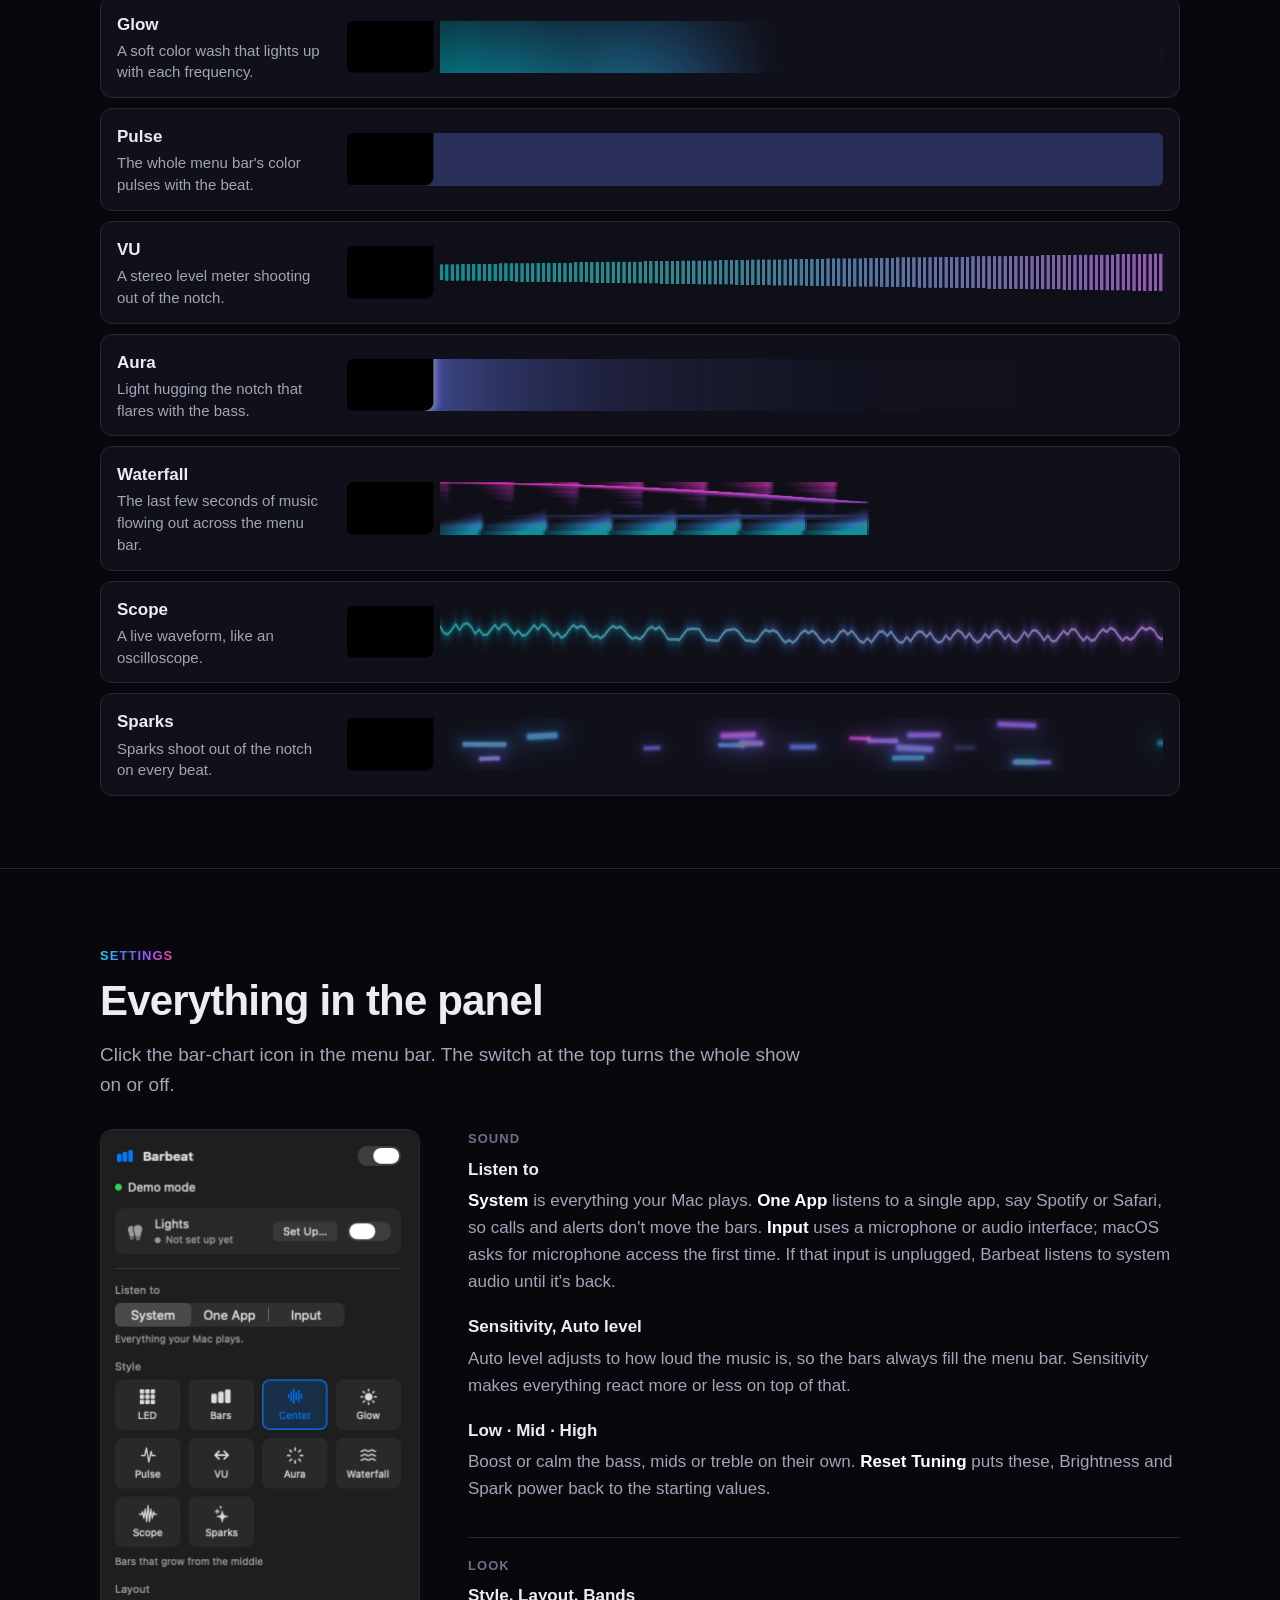
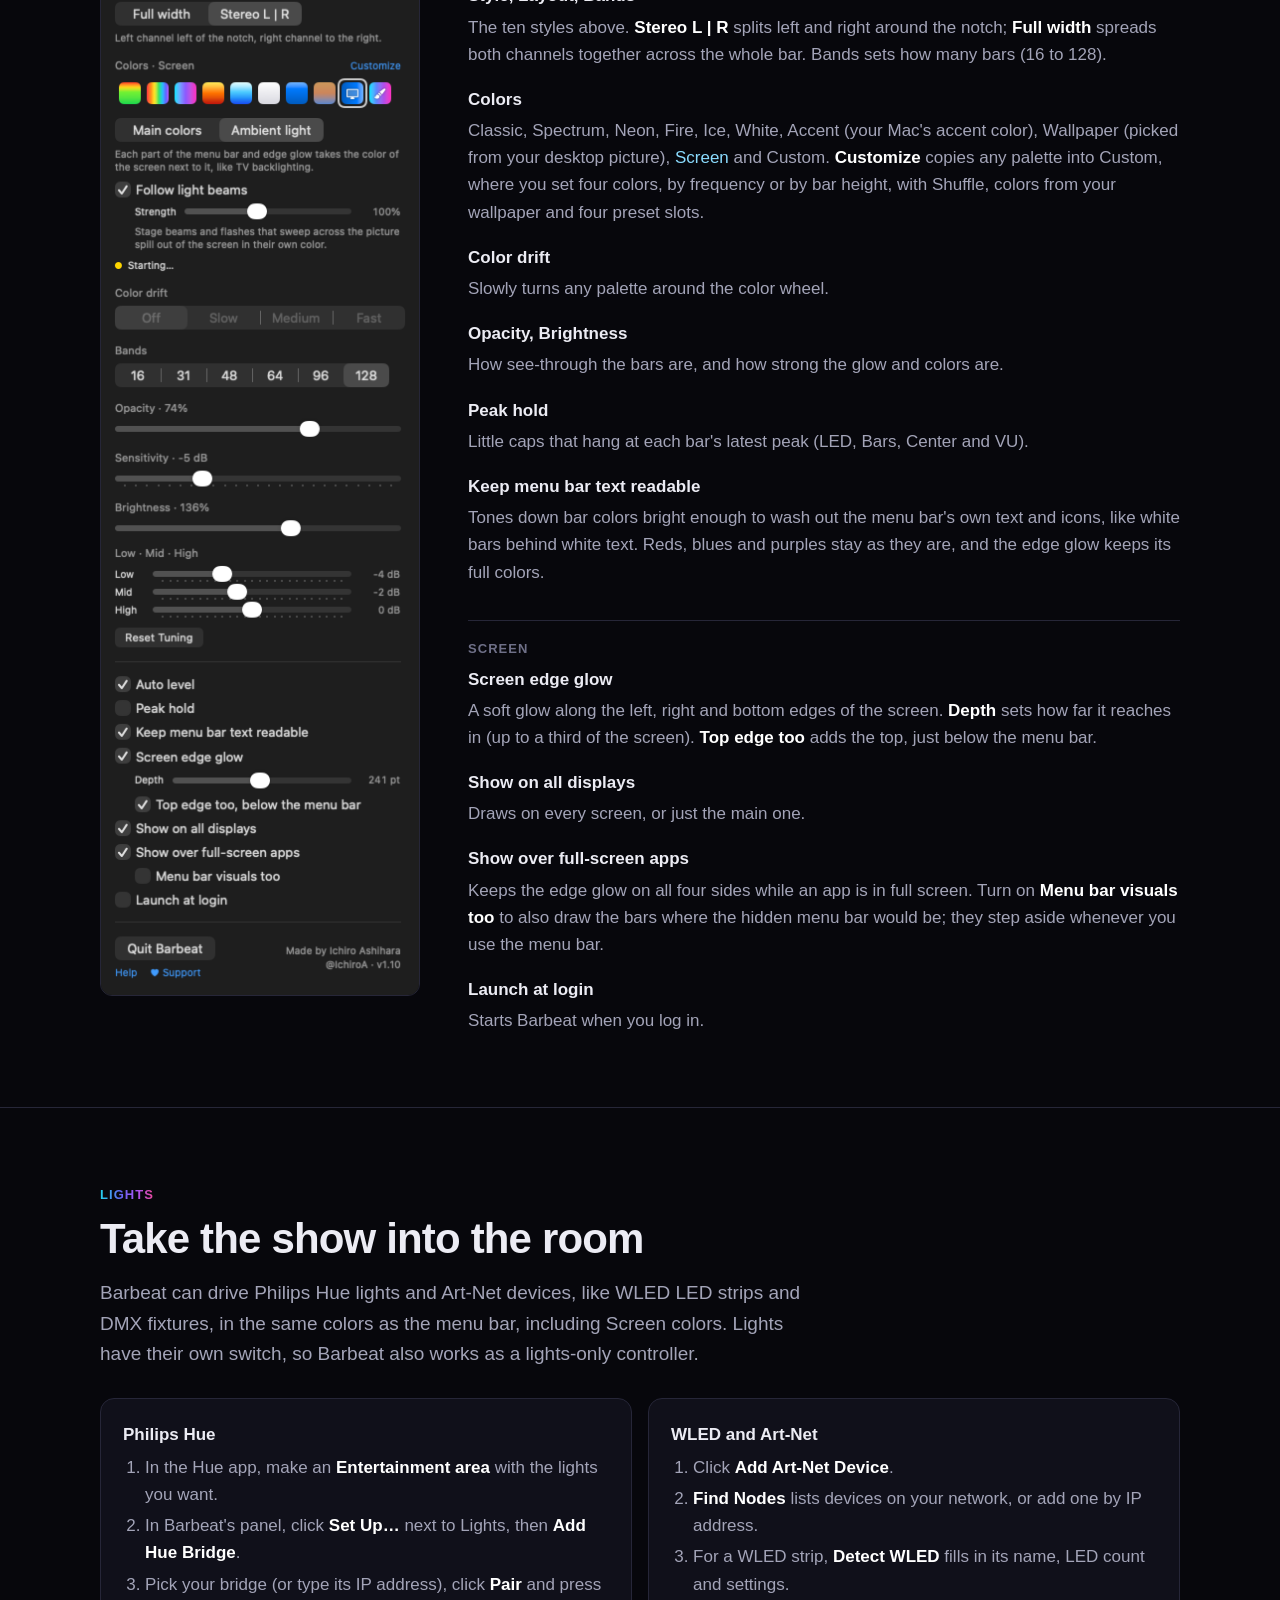
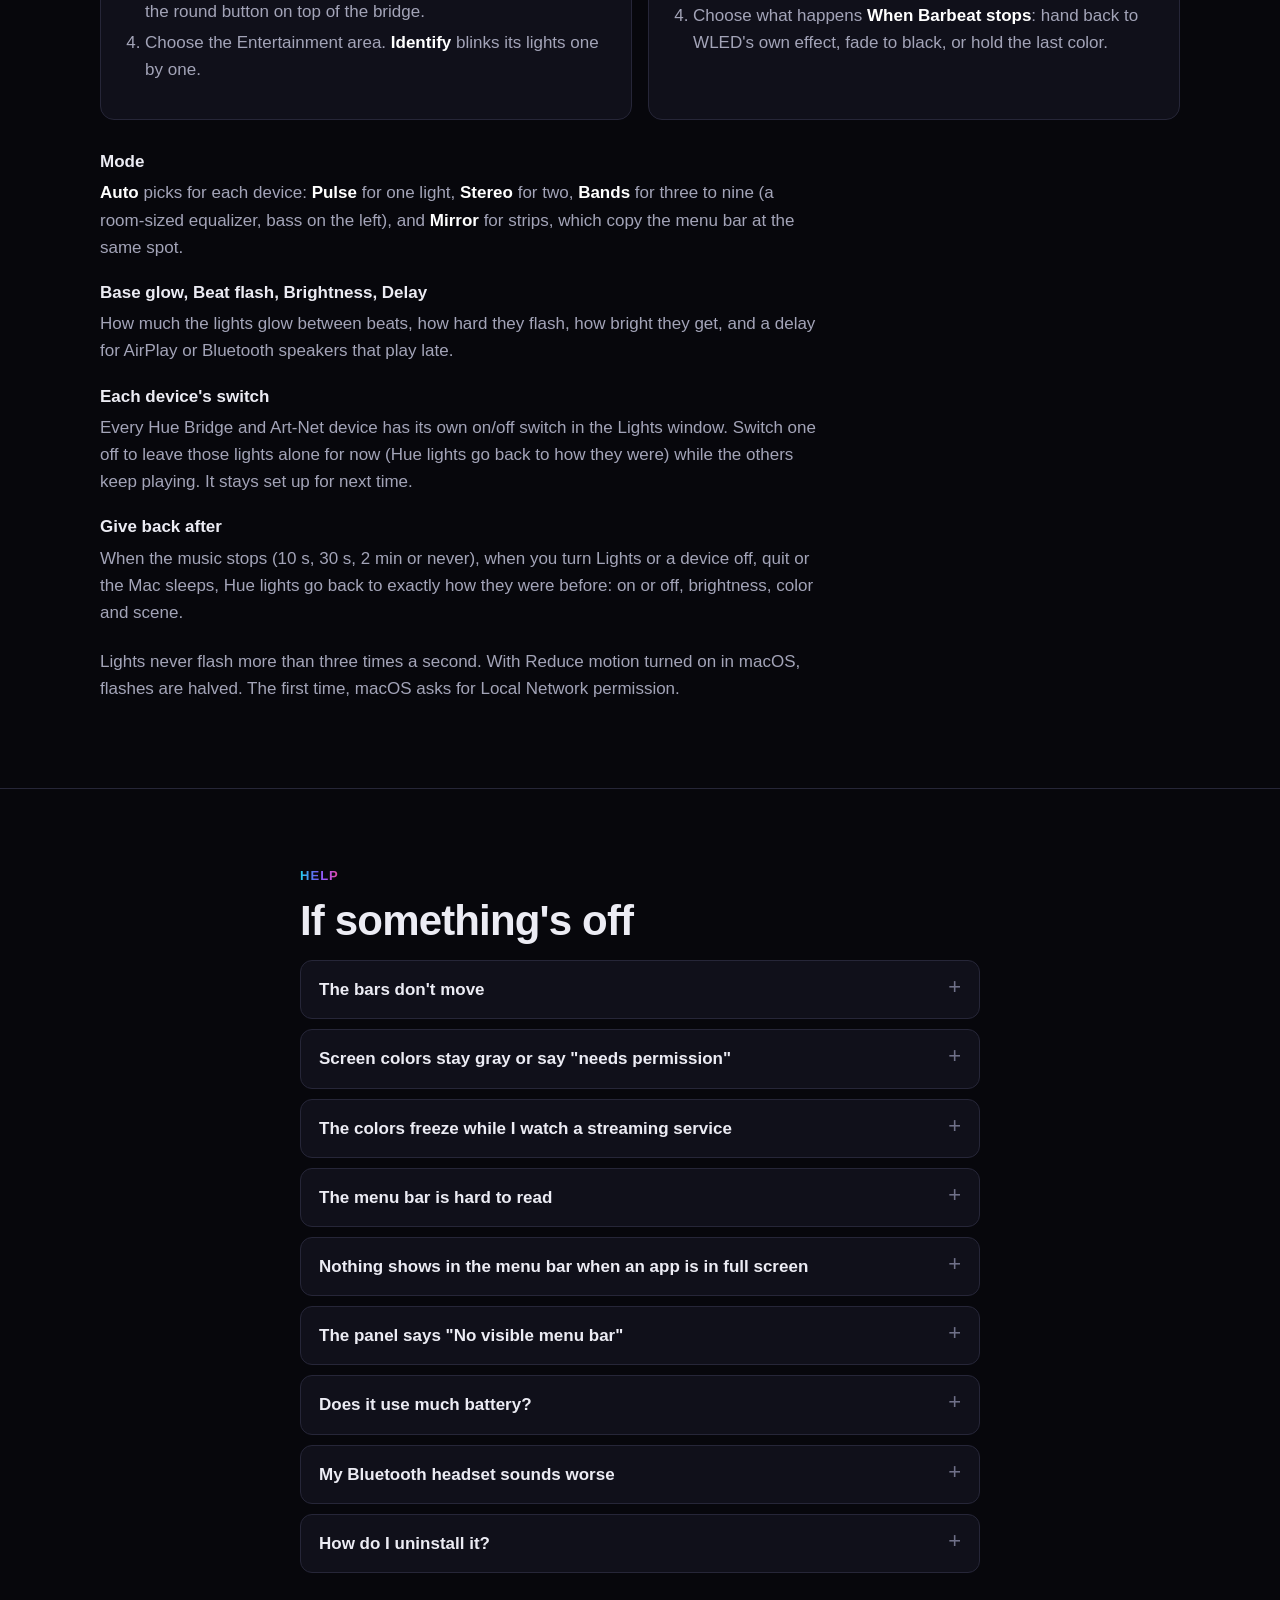
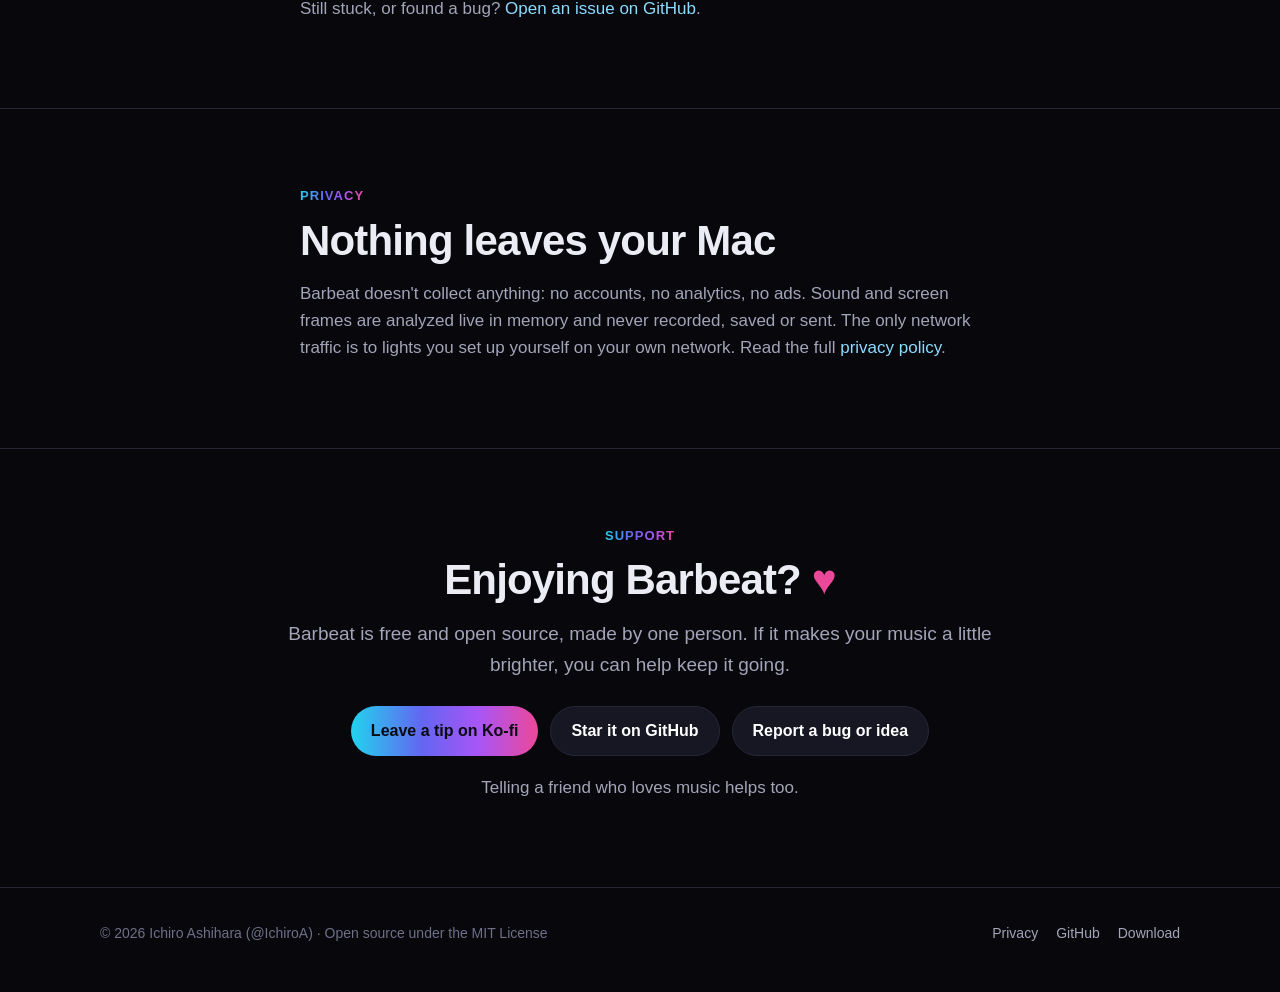
==== commit e0731aa8: "Help site: show the tip button, pointing at Ko-fi Co-Authored-By: Claude Opus 5.5 <noreply@anthropic" ====
--- a/docs/index.html
+++ b/docs/index.html
@@ -287,8 +287,7 @@
       <h2>Enjoying Barbeat? <span class="heart">♥</span></h2>
       <p class="lead">Barbeat is free and open source, made by one person. If it makes your music a little brighter, you can help keep it going.</p>
       <div class="buttons">
-        <!-- Tip link: put your Ko-fi page here and remove "hidden". -->
-        <a class="button primary" id="tip" href="#" hidden>Leave a tip</a>
+        <a class="button primary" id="tip" href="https://ko-fi.com/ichiroa">Leave a tip on Ko-fi</a>
         <a class="button" href="https://github.com/IchiroA/Barbeat">Star it on GitHub</a>
         <a class="button" href="https://github.com/IchiroA/Barbeat/issues">Report a bug or idea</a>
       </div>
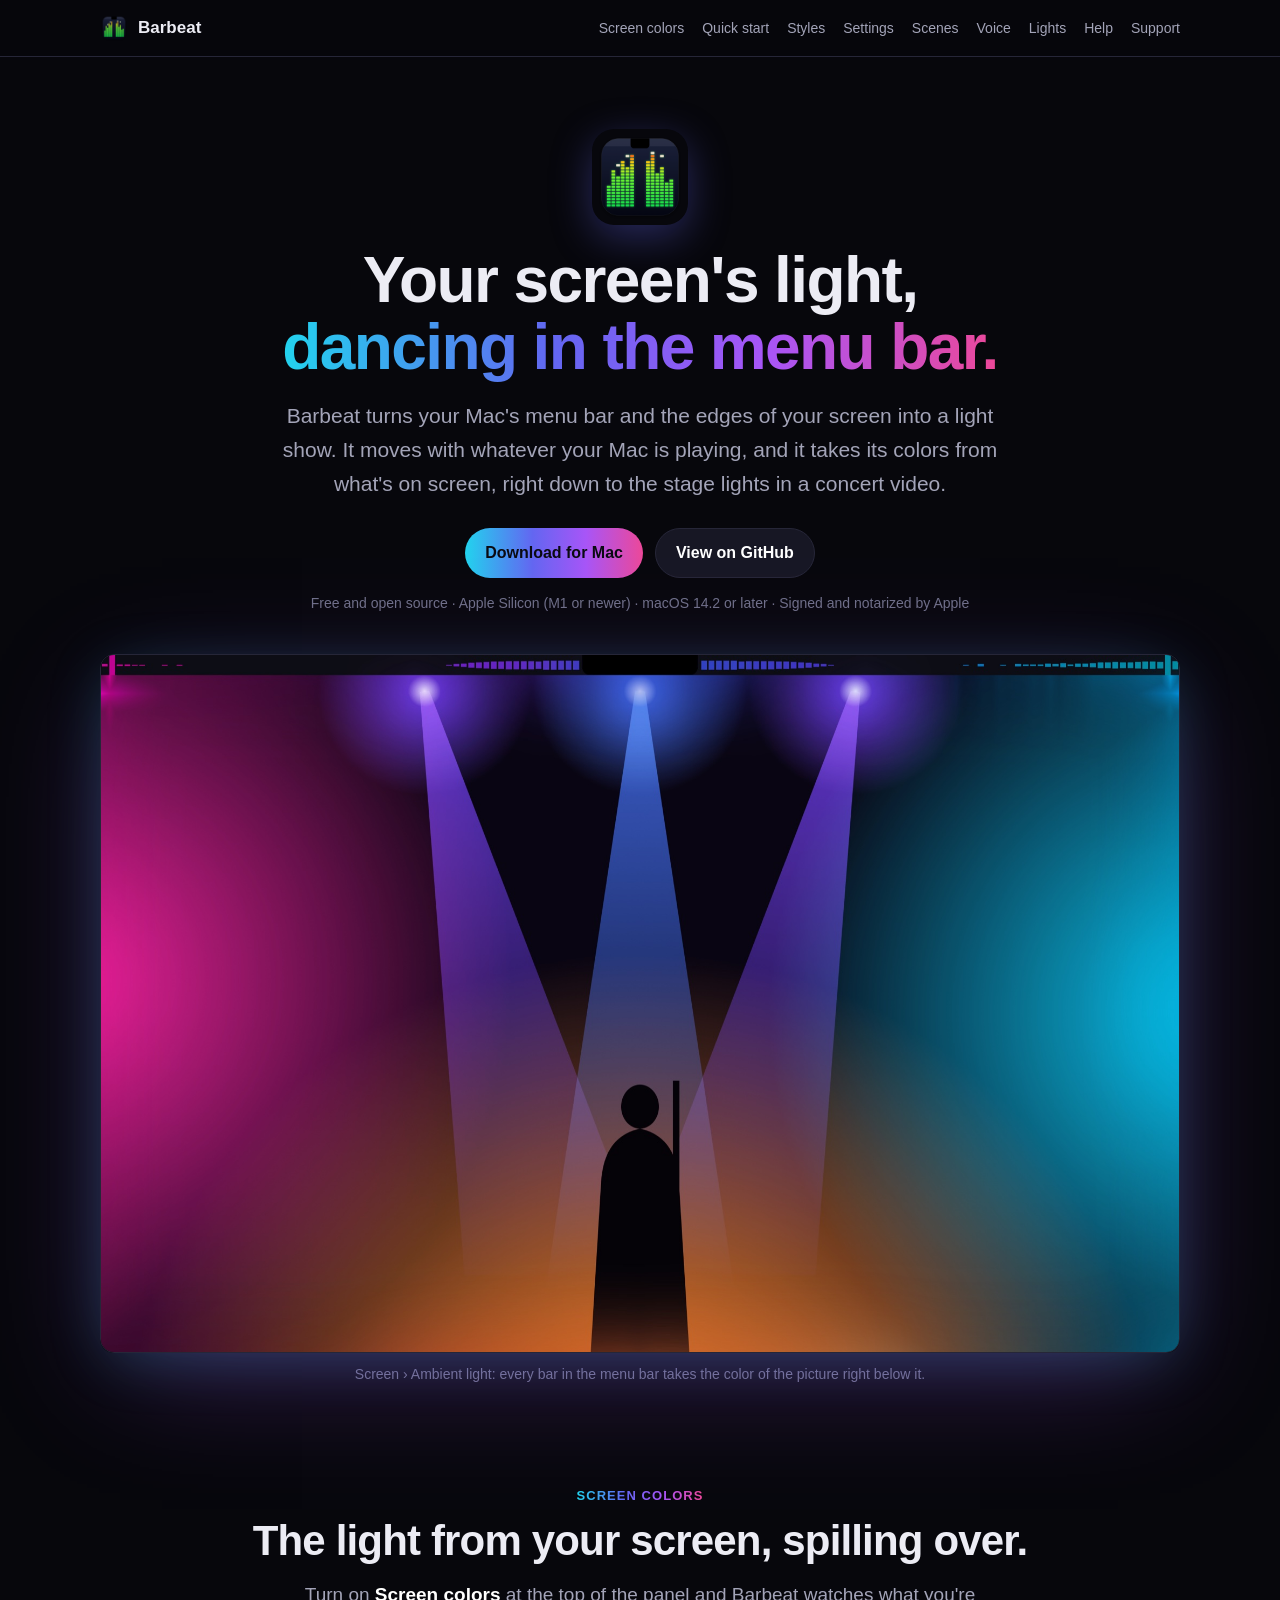
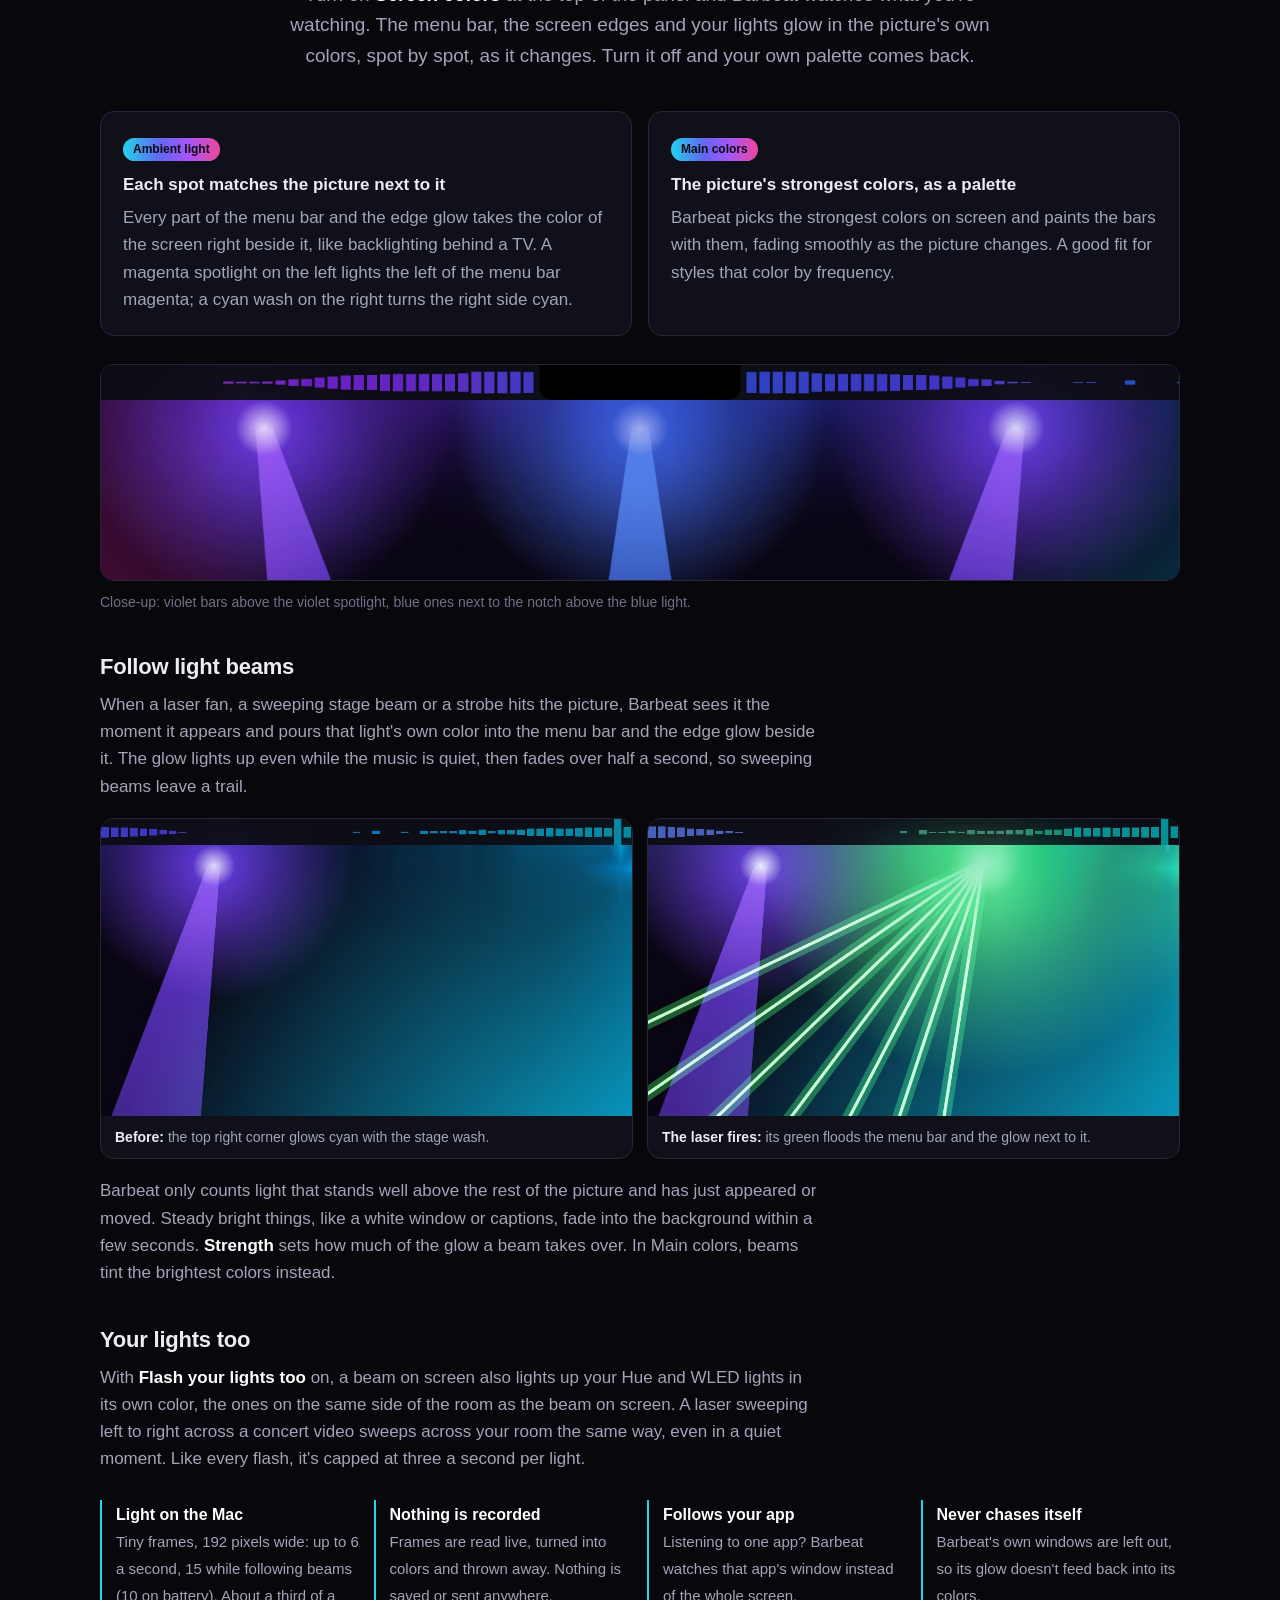
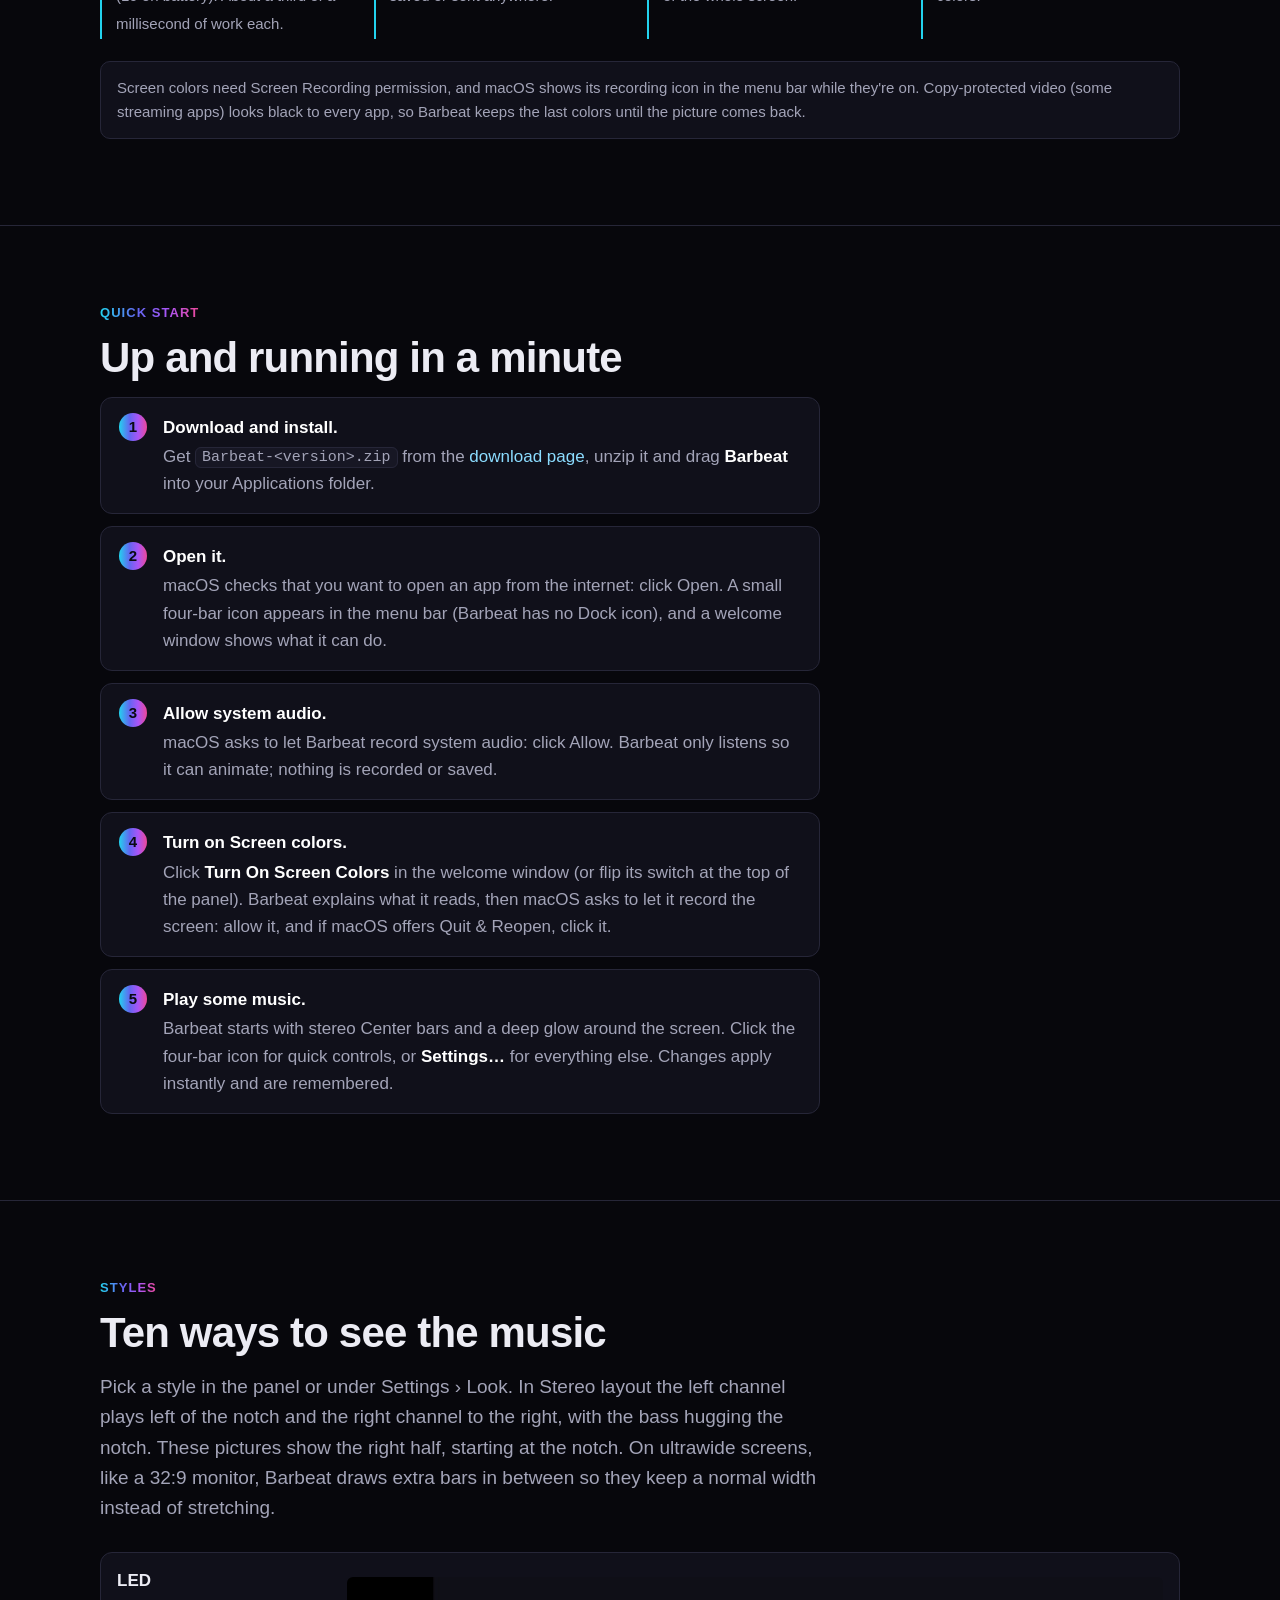
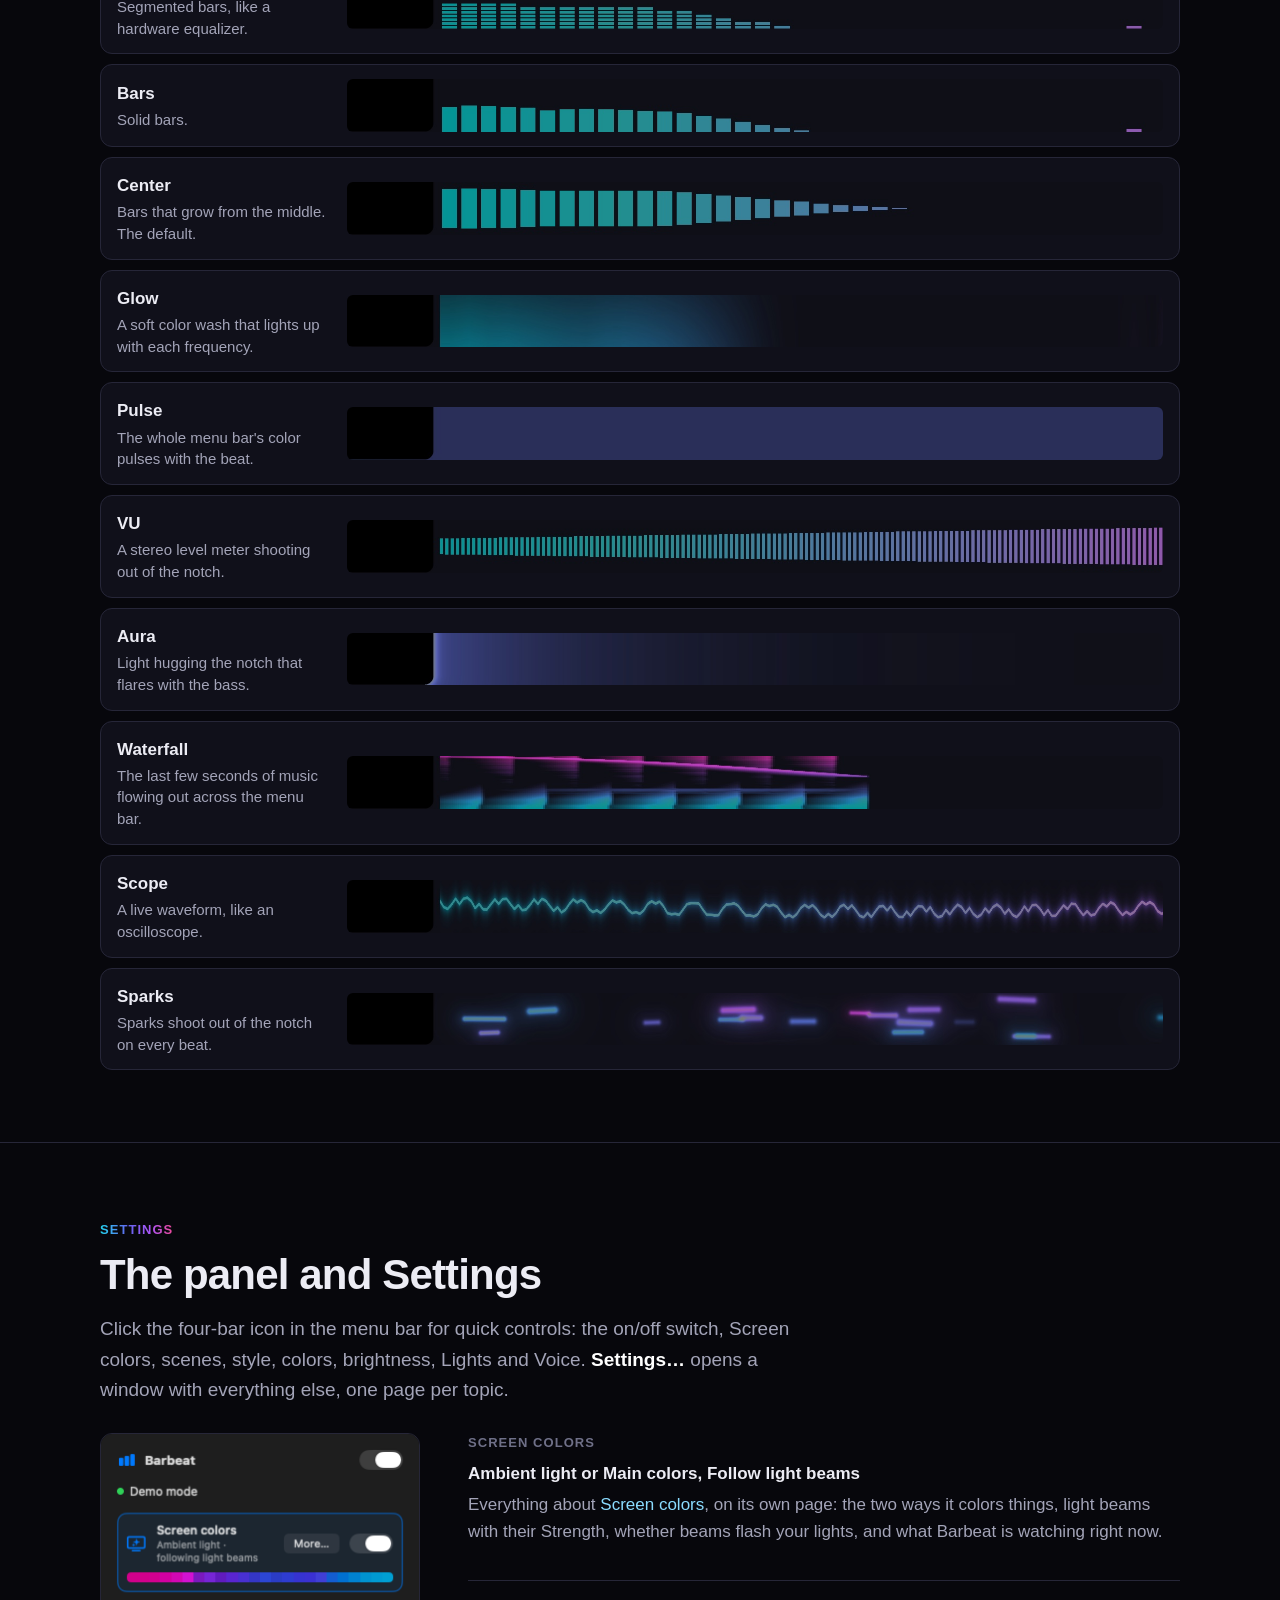
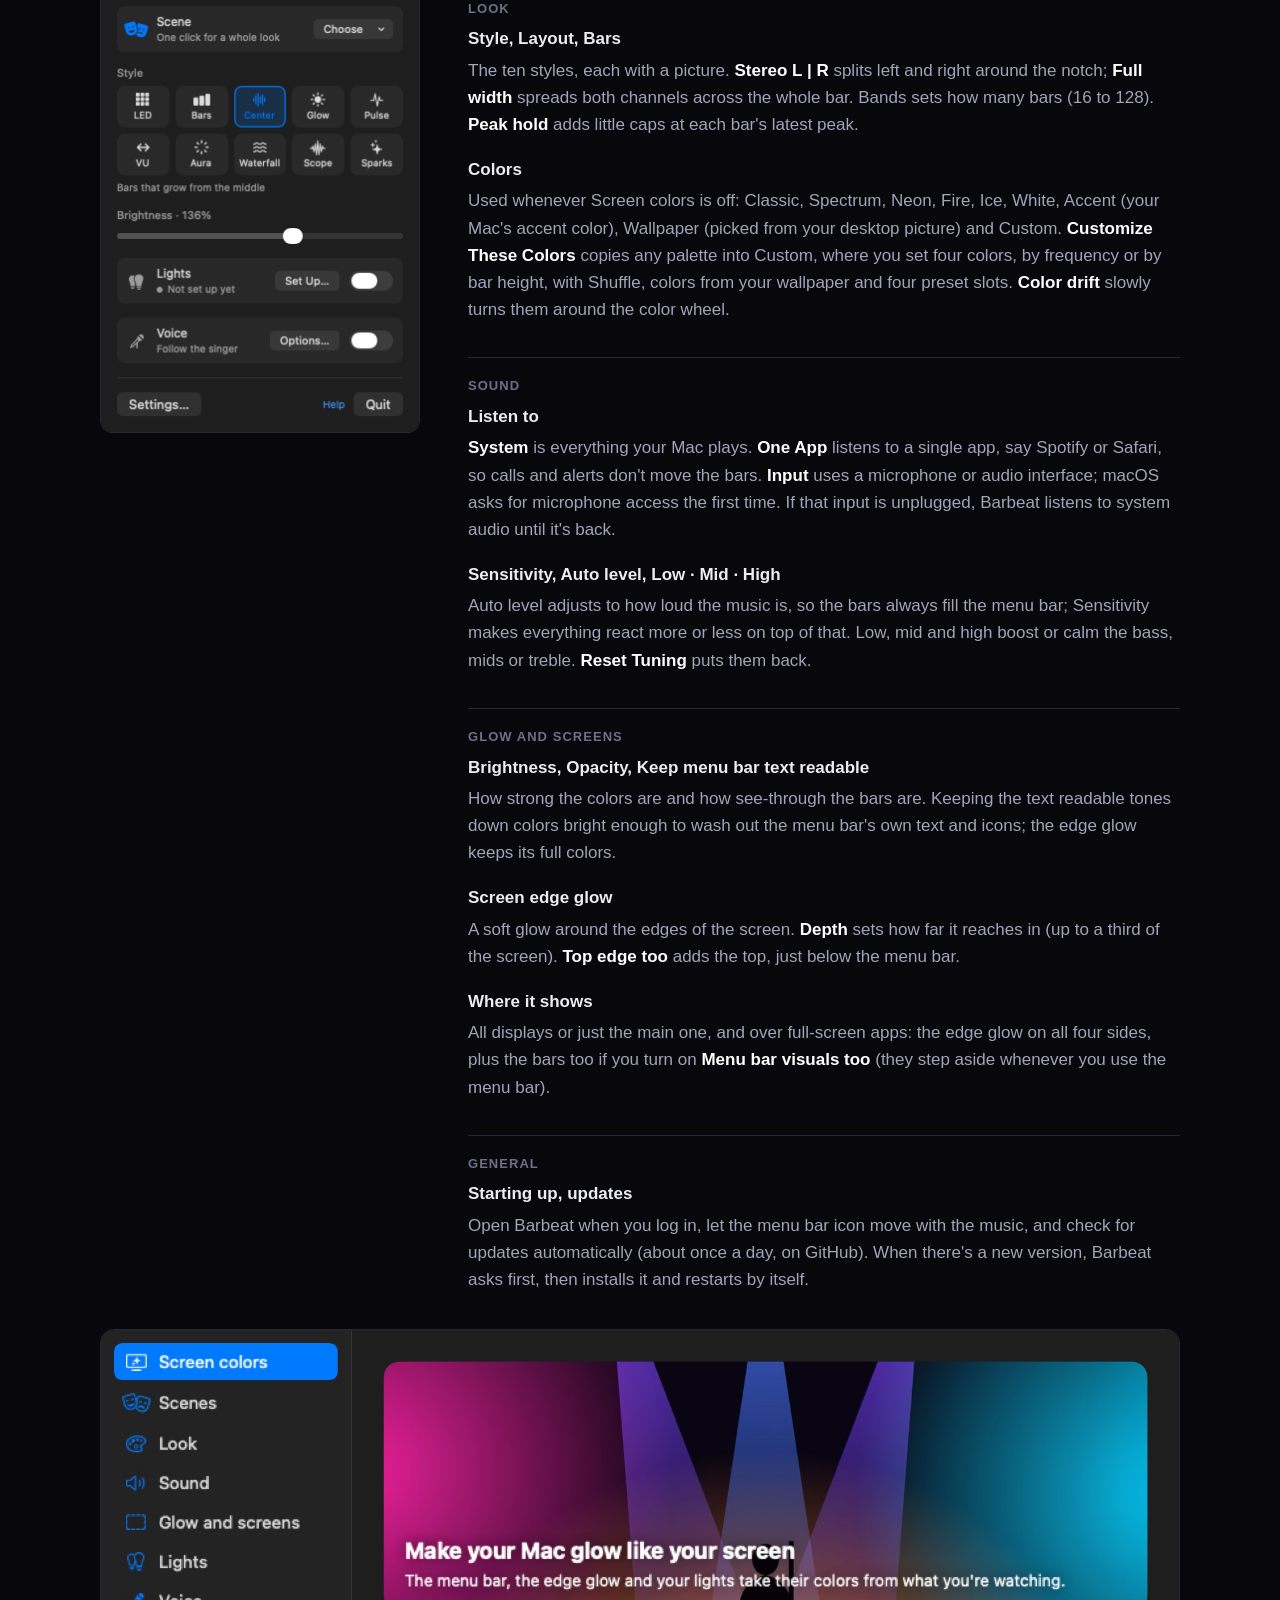
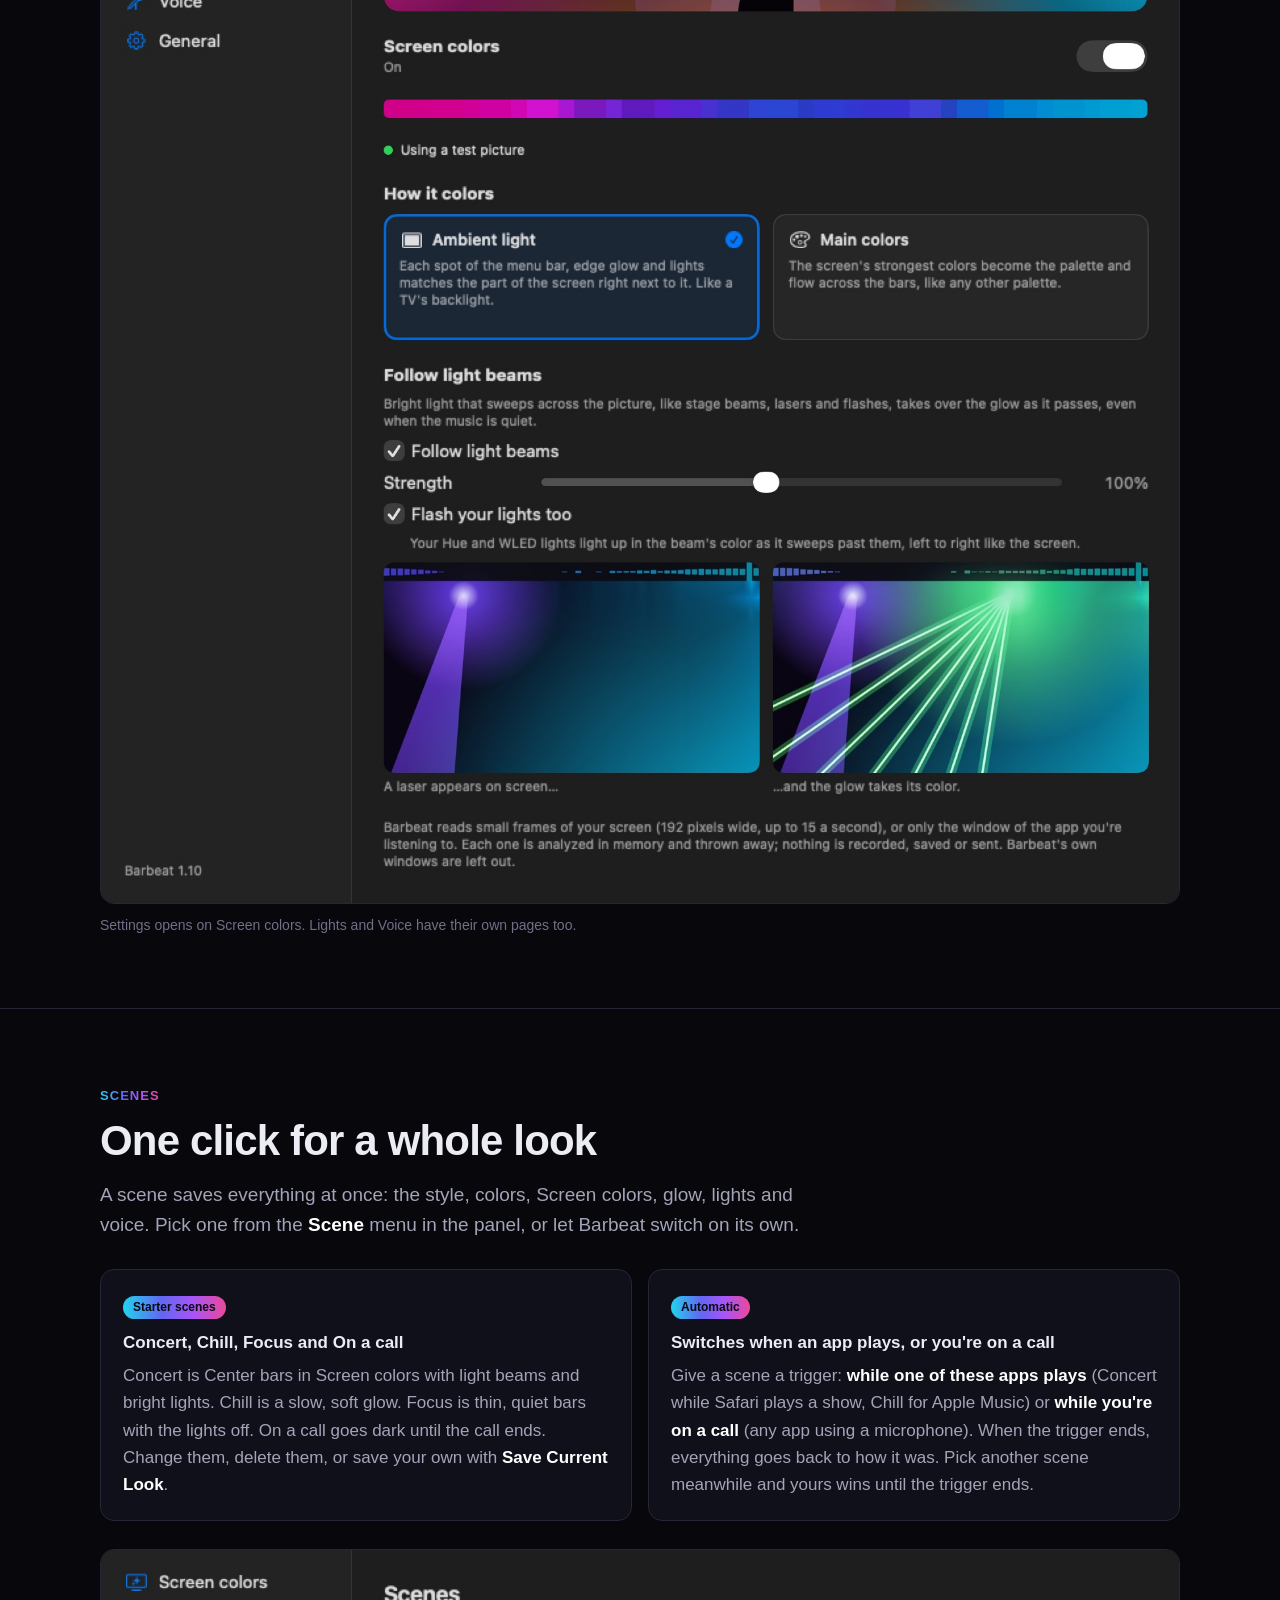
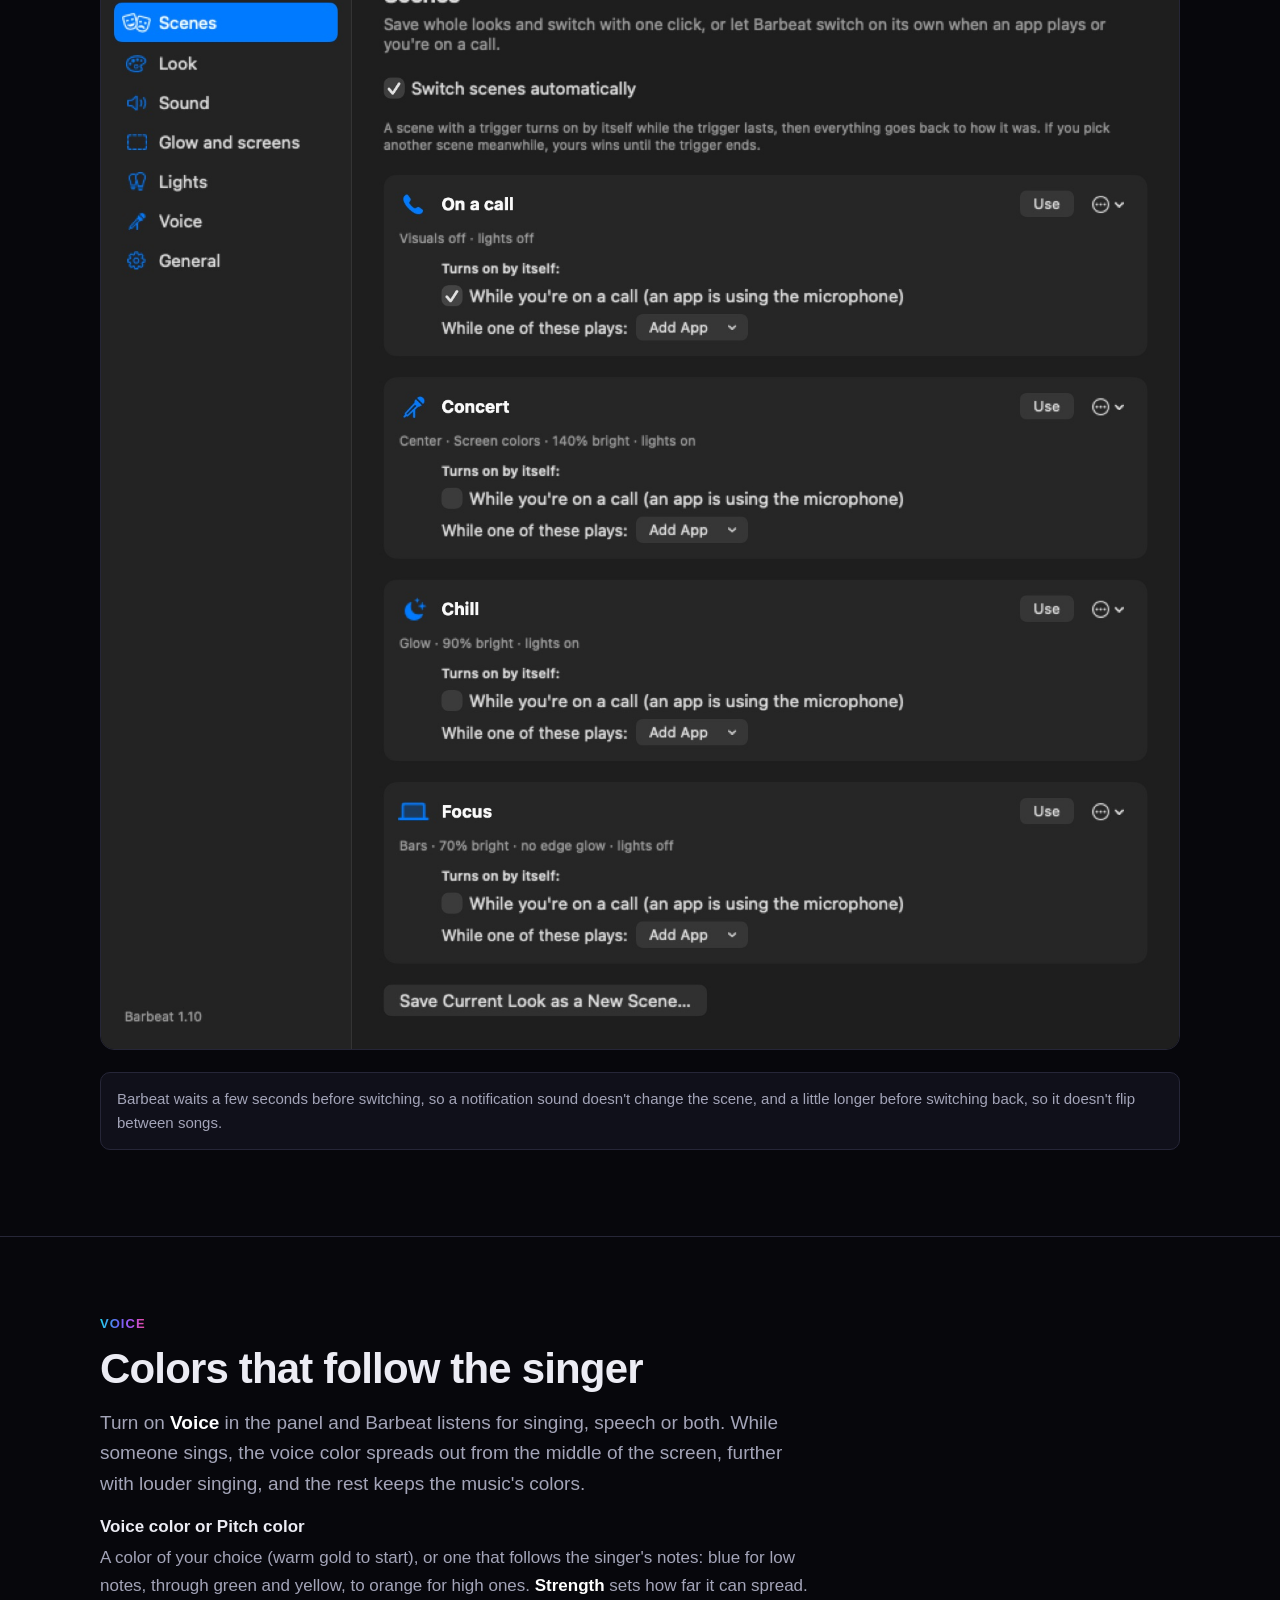
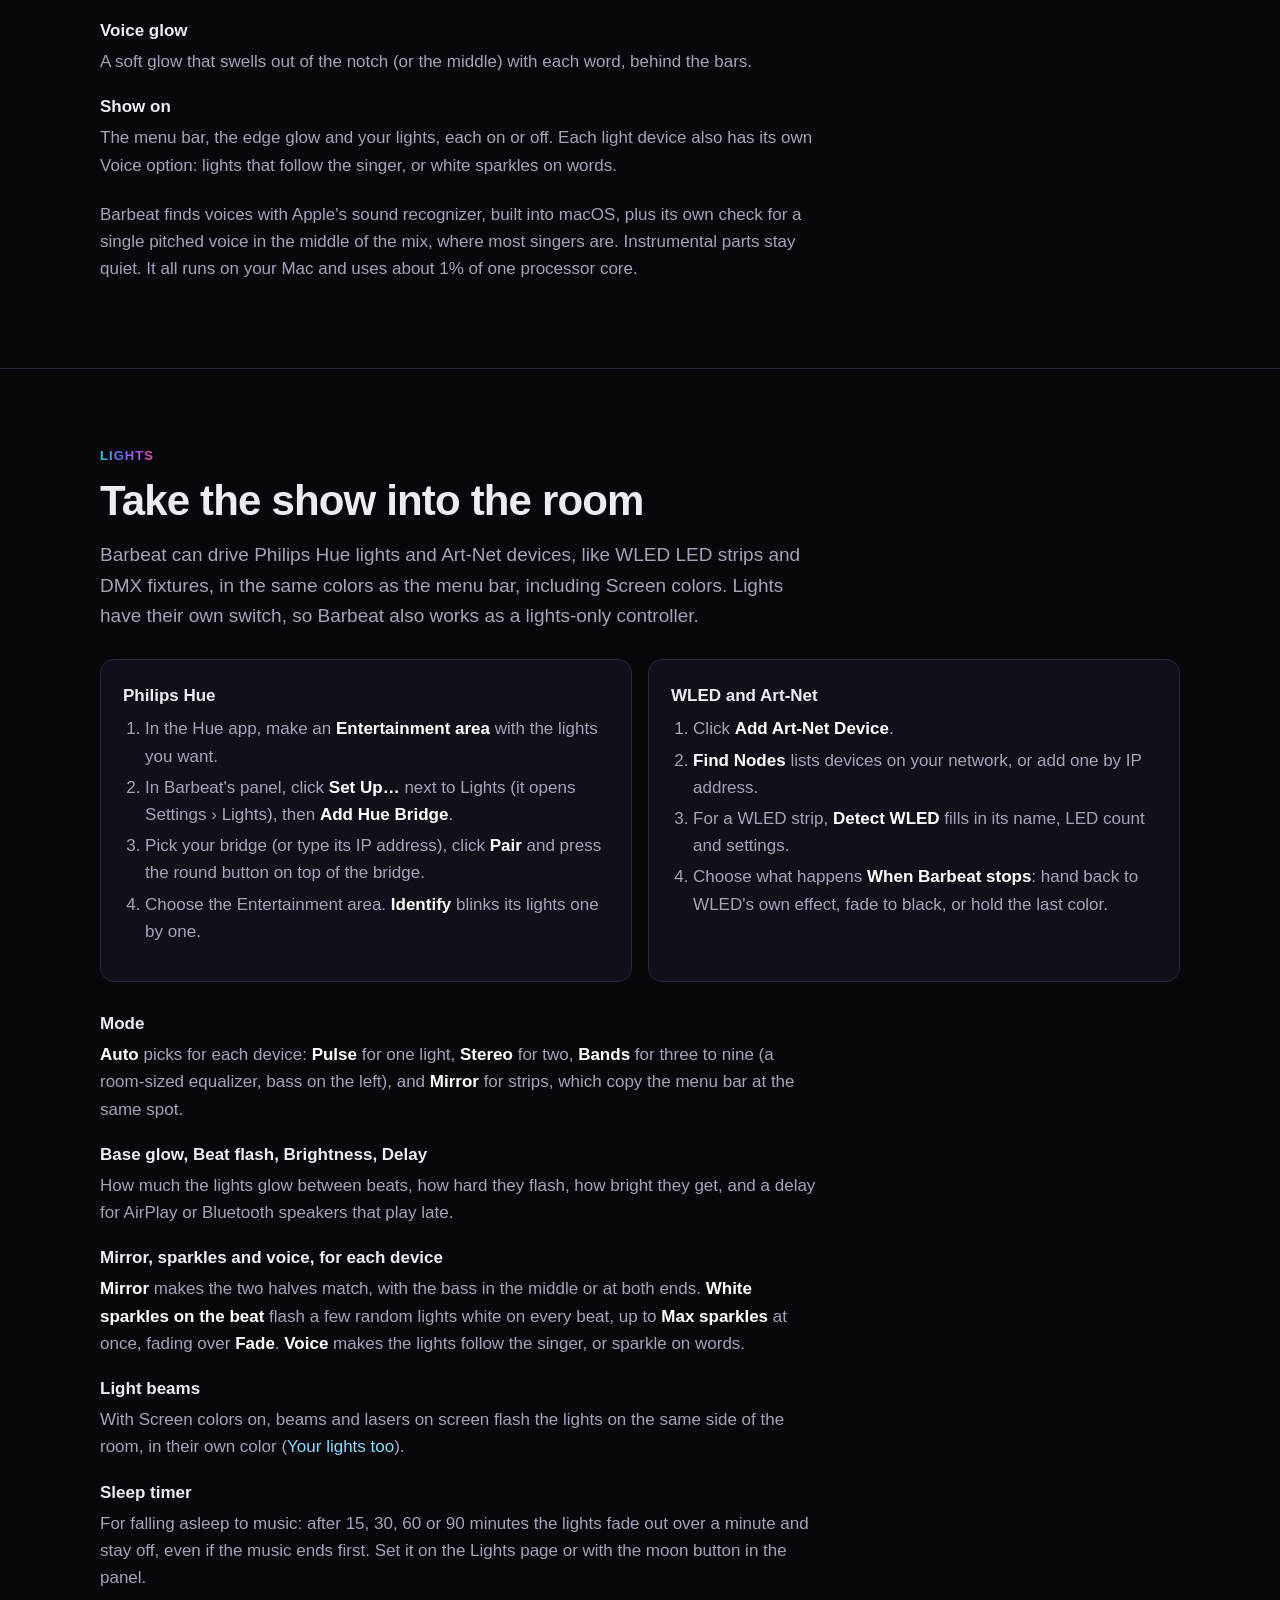
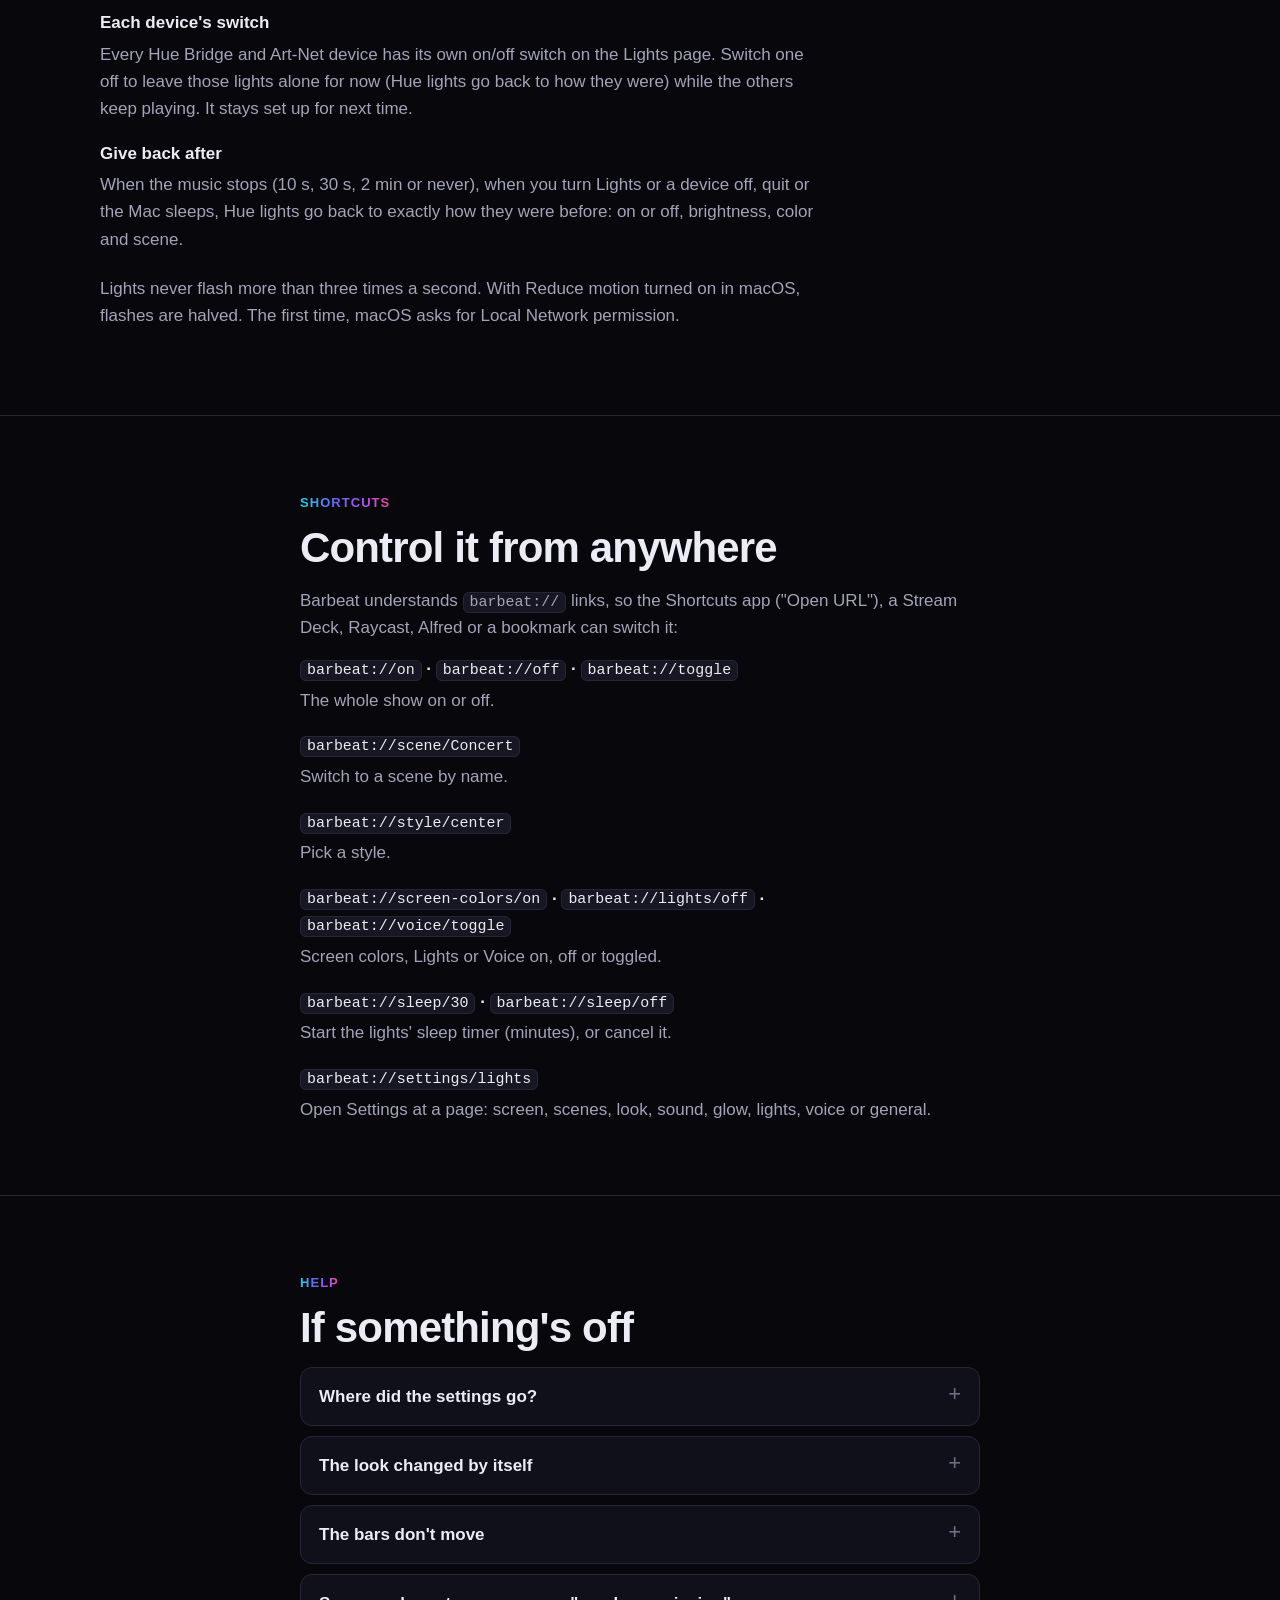
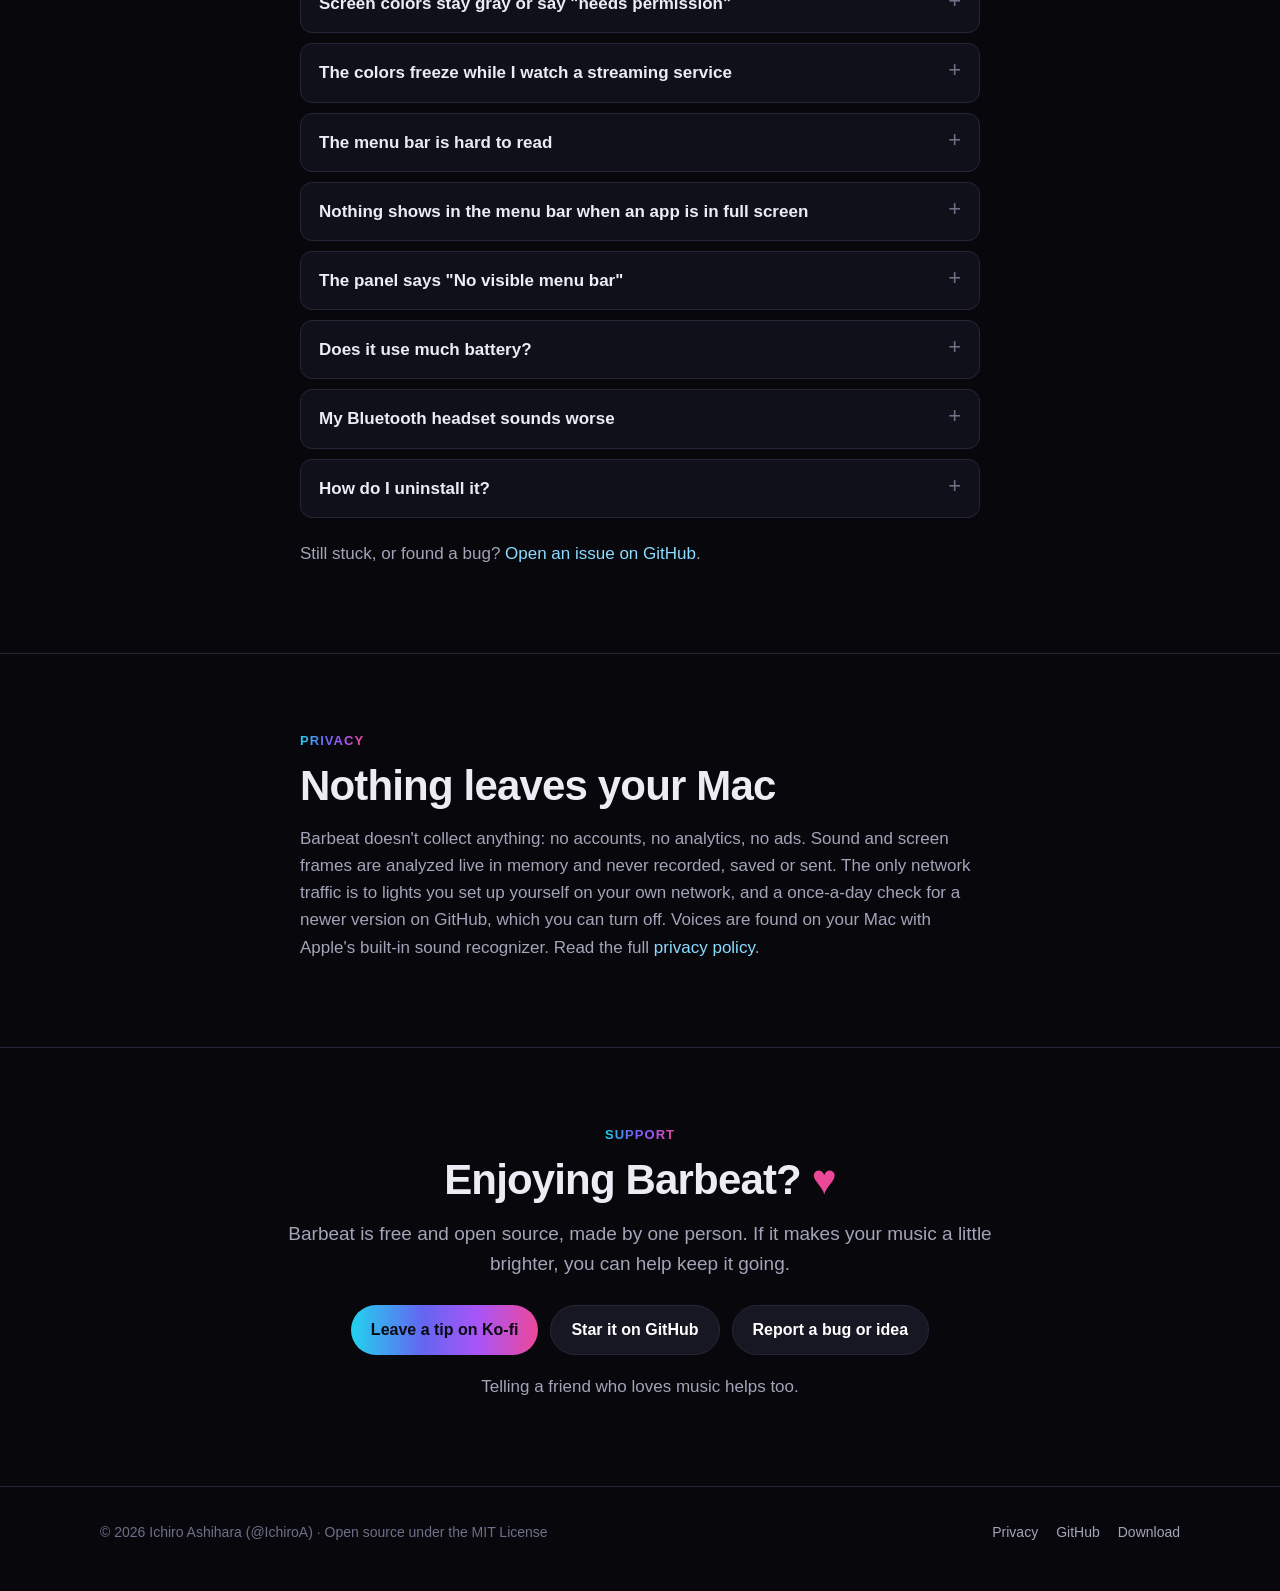
==== commit ecab552a: "Barbeat 1.11: Screen colors switch, Settings window, Scenes, Voice, updates - Screen colors is its o" ====
--- a/docs/index.html
+++ b/docs/index.html
@@ -4,7 +4,7 @@
   <meta charset="utf-8">
   <meta name="viewport" content="width=device-width, initial-scale=1">
   <title>Barbeat – Music visualizer for your Mac's menu bar</title>
-  <meta name="description" content="Barbeat is a free music visualizer for macOS. It turns your Mac's menu bar and screen edges into a light show that moves with your music, takes its colors from what's on screen, and can drive Philips Hue lights.">
+  <meta name="description" content="Barbeat is a free music visualizer for macOS. It turns your Mac's menu bar and screen edges into a light show that moves with your music, takes its colors from what's on screen, follows the singer, and can drive Philips Hue and WLED lights.">
   <link rel="canonical" href="https://ichiroa.github.io/Barbeat/">
   <meta property="og:type" content="website">
   <meta property="og:url" content="https://ichiroa.github.io/Barbeat/">
@@ -27,6 +27,8 @@
       <a class="optional" href="#start">Quick start</a>
       <a class="optional" href="#styles">Styles</a>
       <a class="optional" href="#settings">Settings</a>
+      <a class="optional" href="#scenes">Scenes</a>
+      <a class="optional" href="#voice">Voice</a>
       <a class="optional" href="#lights">Lights</a>
       <a href="#help">Help</a>
       <a href="#support">Support</a>
@@ -56,7 +58,7 @@
       <div class="feature-head">
         <span class="eyebrow gradient-text">Screen colors</span>
         <h2>The light from your screen, spilling over.</h2>
-        <p class="lead">Choose <strong>Screen</strong> under Colors and Barbeat watches what you're watching. The menu bar and the screen edges glow in the picture's own colors, spot by spot, as it changes.</p>
+        <p class="lead">Turn on <strong>Screen colors</strong> at the top of the panel and Barbeat watches what you're watching. The menu bar, the screen edges and your lights glow in the picture's own colors, spot by spot, as it changes. Turn it off and your own palette comes back.</p>
       </div>
 
       <div class="cards">
@@ -90,6 +92,8 @@
         </figure>
       </div>
       <p class="prose muted" style="margin-top: 18px;">Barbeat only counts light that stands well above the rest of the picture and has just appeared or moved. Steady bright things, like a white window or captions, fade into the background within a few seconds. <strong>Strength</strong> sets how much of the glow a beam takes over. In Main colors, beams tint the brightest colors instead.</p>
+      <h3>Your lights too</h3>
+      <p class="prose muted">With <strong>Flash your lights too</strong> on, a beam on screen also lights up your Hue and WLED lights in its own color, the ones on the same side of the room as the beam on screen. A laser sweeping left to right across a concert video sweeps across your room the same way, even in a quiet moment. Like every flash, it's capped at three a second per light.</p>
 
       <div class="facts">
         <div class="fact"><strong>Light on the Mac</strong><span>Tiny frames, 192 pixels wide: up to 6 a second, 15 while following beams (10 on battery). About a third of a millisecond of work each.</span></div>
@@ -107,10 +111,10 @@
       <h2>Up and running in a minute</h2>
       <ol class="steps prose">
         <li><strong>Download and install.</strong><p>Get <code>Barbeat-&lt;version&gt;.zip</code> from the <a href="https://github.com/IchiroA/Barbeat/releases/latest">download page</a>, unzip it and drag <strong>Barbeat</strong> into your Applications folder.</p></li>
-        <li><strong>Open it.</strong><p>macOS checks that you want to open an app from the internet: click Open. A bar-chart icon appears in the menu bar. Barbeat has no Dock icon.</p></li>
+        <li><strong>Open it.</strong><p>macOS checks that you want to open an app from the internet: click Open. A small four-bar icon appears in the menu bar (Barbeat has no Dock icon), and a welcome window shows what it can do.</p></li>
         <li><strong>Allow system audio.</strong><p>macOS asks to let Barbeat record system audio: click Allow. Barbeat only listens so it can animate; nothing is recorded or saved.</p></li>
-        <li><strong>Allow the screen, for Screen colors.</strong><p>macOS also asks to let Barbeat record the screen. Allow it to have the colors follow what's on screen (if macOS offers Quit &amp; Reopen, click it). Without it, pick any other palette.</p></li>
-        <li><strong>Play some music.</strong><p>Barbeat starts with stereo Center bars in Ambient light colors and a deep glow around the screen. Click the bar-chart icon to change anything; changes apply instantly and are remembered.</p></li>
+        <li><strong>Turn on Screen colors.</strong><p>Click <strong>Turn On Screen Colors</strong> in the welcome window (or flip its switch at the top of the panel). Barbeat explains what it reads, then macOS asks to let it record the screen: allow it, and if macOS offers Quit &amp; Reopen, click it.</p></li>
+        <li><strong>Play some music.</strong><p>Barbeat starts with stereo Center bars and a deep glow around the screen. Click the four-bar icon for quick controls, or <strong>Settings…</strong> for everything else. Changes apply instantly and are remembered.</p></li>
       </ol>
     </div>
   </section>
@@ -119,7 +123,7 @@
     <div class="wrap">
       <span class="eyebrow gradient-text">Styles</span>
       <h2>Ten ways to see the music</h2>
-      <p class="lead">Pick a style under <strong>Style</strong>. In Stereo layout the left channel plays left of the notch and the right channel to the right, with the bass hugging the notch. These pictures show the right half, starting at the notch.</p>
+      <p class="lead">Pick a style in the panel or under Settings › Look. In Stereo layout the left channel plays left of the notch and the right channel to the right, with the bass hugging the notch. These pictures show the right half, starting at the notch. On ultrawide screens, like a 32:9 monitor, Barbeat draws extra bars in between so they keep a normal width instead of stretching.</p>
       <div class="styles">
         <div class="style"><div><h4>LED</h4><p>Segmented bars, like a hardware equalizer.</p></div><img src="images/styles/led.jpg" alt="LED style" width="1520" height="98" loading="lazy"></div>
         <div class="style"><div><h4>Bars</h4><p>Solid bars.</p></div><img src="images/styles/bars.jpg" alt="Bars style" width="1520" height="98" loading="lazy"></div>
@@ -138,49 +142,96 @@
   <section id="settings">
     <div class="wrap">
       <span class="eyebrow gradient-text">Settings</span>
-      <h2>Everything in the panel</h2>
-      <p class="lead">Click the bar-chart icon in the menu bar. The switch at the top turns the whole show on or off.</p>
+      <h2>The panel and Settings</h2>
+      <p class="lead">Click the four-bar icon in the menu bar for quick controls: the on/off switch, Screen colors, scenes, style, colors, brightness, Lights and Voice. <strong>Settings…</strong> opens a window with everything else, one page per topic.</p>
       <div class="settings">
-        <div class="panel"><img src="images/panel.png" alt="The Barbeat settings panel" width="640" height="2950" loading="lazy"></div>
+        <div class="panel"><img src="images/panel.png" alt="The Barbeat panel: the on/off switch, the Screen colors card with the colors it sees, a Scene menu, ten styles, Brightness, Lights and Voice, and Settings and Quit buttons" width="640" height="1202" loading="lazy"></div>
         <div>
+          <p class="group-title">Screen colors</p>
+          <dl>
+            <dt>Ambient light or Main colors, Follow light beams</dt>
+            <dd>Everything about <a href="#screen-colors">Screen colors</a>, on its own page: the two ways it colors things, light beams with their Strength, whether beams flash your lights, and what Barbeat is watching right now.</dd>
+          </dl>
+
+          <p class="group-title">Look</p>
+          <dl>
+            <dt>Style, Layout, Bars</dt>
+            <dd>The ten styles, each with a picture. <strong>Stereo L | R</strong> splits left and right around the notch; <strong>Full width</strong> spreads both channels across the whole bar. Bands sets how many bars (16 to 128). <strong>Peak hold</strong> adds little caps at each bar's latest peak.</dd>
+            <dt>Colors</dt>
+            <dd>Used whenever Screen colors is off: Classic, Spectrum, Neon, Fire, Ice, White, Accent (your Mac's accent color), Wallpaper (picked from your desktop picture) and Custom. <strong>Customize These Colors</strong> copies any palette into Custom, where you set four colors, by frequency or by bar height, with Shuffle, colors from your wallpaper and four preset slots. <strong>Color drift</strong> slowly turns them around the color wheel.</dd>
+          </dl>
+
           <p class="group-title">Sound</p>
           <dl>
             <dt>Listen to</dt>
             <dd><strong>System</strong> is everything your Mac plays. <strong>One App</strong> listens to a single app, say Spotify or Safari, so calls and alerts don't move the bars. <strong>Input</strong> uses a microphone or audio interface; macOS asks for microphone access the first time. If that input is unplugged, Barbeat listens to system audio until it's back.</dd>
-            <dt>Sensitivity, Auto level</dt>
-            <dd>Auto level adjusts to how loud the music is, so the bars always fill the menu bar. Sensitivity makes everything react more or less on top of that.</dd>
-            <dt>Low · Mid · High</dt>
-            <dd>Boost or calm the bass, mids or treble on their own. <strong>Reset Tuning</strong> puts these, Brightness and Spark power back to the starting values.</dd>
-          </dl>
-
-          <p class="group-title">Look</p>
-          <dl>
-            <dt>Style, Layout, Bands</dt>
-            <dd>The ten styles above. <strong>Stereo L | R</strong> splits left and right around the notch; <strong>Full width</strong> spreads both channels together across the whole bar. Bands sets how many bars (16 to 128).</dd>
-            <dt>Colors</dt>
-            <dd>Classic, Spectrum, Neon, Fire, Ice, White, Accent (your Mac's accent color), Wallpaper (picked from your desktop picture), <a href="#screen-colors">Screen</a> and Custom. <strong>Customize</strong> copies any palette into Custom, where you set four colors, by frequency or by bar height, with Shuffle, colors from your wallpaper and four preset slots.</dd>
-            <dt>Color drift</dt>
-            <dd>Slowly turns any palette around the color wheel.</dd>
-            <dt>Opacity, Brightness</dt>
-            <dd>How see-through the bars are, and how strong the glow and colors are.</dd>
-            <dt>Peak hold</dt>
-            <dd>Little caps that hang at each bar's latest peak (LED, Bars, Center and VU).</dd>
-            <dt>Keep menu bar text readable</dt>
-            <dd>Tones down bar colors bright enough to wash out the menu bar's own text and icons, like white bars behind white text. Reds, blues and purples stay as they are, and the edge glow keeps its full colors.</dd>
-          </dl>
-
-          <p class="group-title">Screen</p>
-          <dl>
+            <dt>Sensitivity, Auto level, Low · Mid · High</dt>
+            <dd>Auto level adjusts to how loud the music is, so the bars always fill the menu bar; Sensitivity makes everything react more or less on top of that. Low, mid and high boost or calm the bass, mids or treble. <strong>Reset Tuning</strong> puts them back.</dd>
+          </dl>
+
+          <p class="group-title">Glow and screens</p>
+          <dl>
+            <dt>Brightness, Opacity, Keep menu bar text readable</dt>
+            <dd>How strong the colors are and how see-through the bars are. Keeping the text readable tones down colors bright enough to wash out the menu bar's own text and icons; the edge glow keeps its full colors.</dd>
             <dt>Screen edge glow</dt>
-            <dd>A soft glow along the left, right and bottom edges of the screen. <strong>Depth</strong> sets how far it reaches in (up to a third of the screen). <strong>Top edge too</strong> adds the top, just below the menu bar.</dd>
-            <dt>Show on all displays</dt>
-            <dd>Draws on every screen, or just the main one.</dd>
-            <dt>Show over full-screen apps</dt>
-            <dd>Keeps the edge glow on all four sides while an app is in full screen. Turn on <strong>Menu bar visuals too</strong> to also draw the bars where the hidden menu bar would be; they step aside whenever you use the menu bar.</dd>
-            <dt>Launch at login</dt>
-            <dd>Starts Barbeat when you log in.</dd>
-          </dl>
-        </div>
+            <dd>A soft glow around the edges of the screen. <strong>Depth</strong> sets how far it reaches in (up to a third of the screen). <strong>Top edge too</strong> adds the top, just below the menu bar.</dd>
+            <dt>Where it shows</dt>
+            <dd>All displays or just the main one, and over full-screen apps: the edge glow on all four sides, plus the bars too if you turn on <strong>Menu bar visuals too</strong> (they step aside whenever you use the menu bar).</dd>
+          </dl>
+
+          <p class="group-title">General</p>
+          <dl>
+            <dt>Starting up, updates</dt>
+            <dd>Open Barbeat when you log in, let the menu bar icon move with the music, and check for updates automatically (about once a day, on GitHub). When there's a new version, Barbeat asks first, then installs it and restarts by itself.</dd>
+          </dl>
+        </div>
+      </div>
+      <figure class="shot" style="margin-top: 36px;">
+        <img src="images/settings-screen.jpg" alt="The Settings window on the Screen colors page: a sidebar with Screen colors, Scenes, Look, Sound, Glow and screens, Lights, Voice and General; the page shows the stage picture, the Screen colors switch, the colors it sees, the Ambient light and Main colors cards and the light beam settings" width="1640" height="1784" loading="lazy">
+      </figure>
+      <figcaption>Settings opens on Screen colors. Lights and Voice have their own pages too.</figcaption>
+    </div>
+  </section>
+
+  <section id="scenes">
+    <div class="wrap">
+      <span class="eyebrow gradient-text">Scenes</span>
+      <h2>One click for a whole look</h2>
+      <p class="lead">A scene saves everything at once: the style, colors, Screen colors, glow, lights and voice. Pick one from the <strong>Scene</strong> menu in the panel, or let Barbeat switch on its own.</p>
+      <div class="cards" style="margin-top: 28px;">
+        <div class="card">
+          <span class="tag">Starter scenes</span>
+          <h4>Concert, Chill, Focus and On a call</h4>
+          <p class="muted">Concert is Center bars in Screen colors with light beams and bright lights. Chill is a slow, soft glow. Focus is thin, quiet bars with the lights off. On a call goes dark until the call ends. Change them, delete them, or save your own with <strong>Save Current Look</strong>.</p>
+        </div>
+        <div class="card">
+          <span class="tag">Automatic</span>
+          <h4>Switches when an app plays, or you're on a call</h4>
+          <p class="muted">Give a scene a trigger: <strong>while one of these apps plays</strong> (Concert while Safari plays a show, Chill for Apple Music) or <strong>while you're on a call</strong> (any app using a microphone). When the trigger ends, everything goes back to how it was. Pick another scene meanwhile and yours wins until the trigger ends.</p>
+        </div>
+      </div>
+      <figure class="shot" style="margin-top: 28px;">
+        <img src="images/settings-scenes.jpg" alt="Settings › Scenes: Switch scenes automatically, and cards for On a call, Concert, Chill and Focus, each with a Use button, a summary and its triggers" width="1640" height="1672" loading="lazy">
+      </figure>
+      <p class="note">Barbeat waits a few seconds before switching, so a notification sound doesn't change the scene, and a little longer before switching back, so it doesn't flip between songs.</p>
+    </div>
+  </section>
+
+  <section id="voice">
+    <div class="wrap">
+      <span class="eyebrow gradient-text">Voice</span>
+      <h2>Colors that follow the singer</h2>
+      <p class="lead">Turn on <strong>Voice</strong> in the panel and Barbeat listens for singing, speech or both. While someone sings, the voice color spreads out from the middle of the screen, further with louder singing, and the rest keeps the music's colors.</p>
+      <div class="prose">
+        <dl>
+          <dt>Voice color or Pitch color</dt>
+          <dd>A color of your choice (warm gold to start), or one that follows the singer's notes: blue for low notes, through green and yellow, to orange for high ones. <strong>Strength</strong> sets how far it can spread.</dd>
+          <dt>Voice glow</dt>
+          <dd>A soft glow that swells out of the notch (or the middle) with each word, behind the bars.</dd>
+          <dt>Show on</dt>
+          <dd>The menu bar, the edge glow and your lights, each on or off. Each light device also has its own Voice option: lights that follow the singer, or white sparkles on words.</dd>
+        </dl>
+        <p class="muted">Barbeat finds voices with Apple's sound recognizer, built into macOS, plus its own check for a single pitched voice in the middle of the mix, where most singers are. Instrumental parts stay quiet. It all runs on your Mac and uses about 1% of one processor core.</p>
       </div>
     </div>
   </section>
@@ -195,7 +246,7 @@
           <h4>Philips Hue</h4>
           <ol class="muted">
             <li>In the Hue app, make an <strong>Entertainment area</strong> with the lights you want.</li>
-            <li>In Barbeat's panel, click <strong>Set Up…</strong> next to Lights, then <strong>Add Hue Bridge</strong>.</li>
+            <li>In Barbeat's panel, click <strong>Set Up…</strong> next to Lights (it opens Settings › Lights), then <strong>Add Hue Bridge</strong>.</li>
             <li>Pick your bridge (or type its IP address), click <strong>Pair</strong> and press the round button on top of the bridge.</li>
             <li>Choose the Entertainment area. <strong>Identify</strong> blinks its lights one by one.</li>
           </ol>
@@ -216,8 +267,14 @@
           <dd><strong>Auto</strong> picks for each device: <strong>Pulse</strong> for one light, <strong>Stereo</strong> for two, <strong>Bands</strong> for three to nine (a room-sized equalizer, bass on the left), and <strong>Mirror</strong> for strips, which copy the menu bar at the same spot.</dd>
           <dt>Base glow, Beat flash, Brightness, Delay</dt>
           <dd>How much the lights glow between beats, how hard they flash, how bright they get, and a delay for AirPlay or Bluetooth speakers that play late.</dd>
+          <dt>Mirror, sparkles and voice, for each device</dt>
+          <dd><strong>Mirror</strong> makes the two halves match, with the bass in the middle or at both ends. <strong>White sparkles on the beat</strong> flash a few random lights white on every beat, up to <strong>Max sparkles</strong> at once, fading over <strong>Fade</strong>. <strong>Voice</strong> makes the lights follow the singer, or sparkle on words.</dd>
+          <dt>Light beams</dt>
+          <dd>With Screen colors on, beams and lasers on screen flash the lights on the same side of the room, in their own color (<a href="#screen-colors">Your lights too</a>).</dd>
+          <dt>Sleep timer</dt>
+          <dd>For falling asleep to music: after 15, 30, 60 or 90 minutes the lights fade out over a minute and stay off, even if the music ends first. Set it on the Lights page or with the moon button in the panel.</dd>
           <dt>Each device's switch</dt>
-          <dd>Every Hue Bridge and Art-Net device has its own on/off switch in the Lights window. Switch one off to leave those lights alone for now (Hue lights go back to how they were) while the others keep playing. It stays set up for next time.</dd>
+          <dd>Every Hue Bridge and Art-Net device has its own on/off switch on the Lights page. Switch one off to leave those lights alone for now (Hue lights go back to how they were) while the others keep playing. It stays set up for next time.</dd>
           <dt>Give back after</dt>
           <dd>When the music stops (10 s, 30 s, 2 min or never), when you turn Lights or a device off, quit or the Mac sleeps, Hue lights go back to exactly how they were before: on or off, brightness, color and scene.</dd>
         </dl>
@@ -226,11 +283,41 @@
     </div>
   </section>
 
+  <section id="links">
+    <div class="wrap prose">
+      <span class="eyebrow gradient-text">Shortcuts</span>
+      <h2>Control it from anywhere</h2>
+      <p class="muted">Barbeat understands <code>barbeat://</code> links, so the Shortcuts app ("Open URL"), a Stream Deck, Raycast, Alfred or a bookmark can switch it:</p>
+      <dl>
+        <dt><code>barbeat://on</code> · <code>barbeat://off</code> · <code>barbeat://toggle</code></dt>
+        <dd>The whole show on or off.</dd>
+        <dt><code>barbeat://scene/Concert</code></dt>
+        <dd>Switch to a scene by name.</dd>
+        <dt><code>barbeat://style/center</code></dt>
+        <dd>Pick a style.</dd>
+        <dt><code>barbeat://screen-colors/on</code> · <code>barbeat://lights/off</code> · <code>barbeat://voice/toggle</code></dt>
+        <dd>Screen colors, Lights or Voice on, off or toggled.</dd>
+        <dt><code>barbeat://sleep/30</code> · <code>barbeat://sleep/off</code></dt>
+        <dd>Start the lights' sleep timer (minutes), or cancel it.</dd>
+        <dt><code>barbeat://settings/lights</code></dt>
+        <dd>Open Settings at a page: screen, scenes, look, sound, glow, lights, voice or general.</dd>
+      </dl>
+    </div>
+  </section>
+
   <section id="help">
     <div class="wrap prose">
       <span class="eyebrow gradient-text">Help</span>
       <h2>If something's off</h2>
       <details>
+        <summary>Where did the settings go?</summary>
+        <div><p>Since version 1.11 the panel has quick controls only. Click <strong>Settings…</strong> at the bottom of the panel for everything else, including Lights and Voice. Screen colors is now its own switch at the top of the panel instead of a palette.</p></div>
+      </details>
+      <details>
+        <summary>The look changed by itself</summary>
+        <div><p>A scene with a trigger switched on, for example On a call while an app used the microphone. The Scene row in the panel says why. Turn off <strong>Switch scenes automatically</strong> under Settings › Scenes, or remove the trigger from that scene.</p></div>
+      </details>
+      <details>
         <summary>The bars don't move</summary>
         <div><p>Open System Settings › Privacy &amp; Security › Screen &amp; System Audio Recording and make sure Barbeat is turned on. Then click <strong>Try Again</strong> in Barbeat's panel. If you chose One App, check that the app is actually playing sound.</p></div>
       </details>
@@ -265,7 +352,7 @@
       <details>
         <summary>How do I uninstall it?</summary>
         <div>
-          <p>Click <strong>Quit Barbeat</strong> at the bottom of the panel and drag Barbeat from Applications to the Trash. Any Hue lights it was using are put back first.</p>
+          <p>Click <strong>Quit</strong> at the bottom of the panel and drag Barbeat from Applications to the Trash. Any Hue lights it was using are put back first.</p>
           <p>To also remove its settings, run <code>defaults delete com.ia.MenuBarEQ</code> in Terminal. Hue pairing keys are in your keychain under <code>com.ia.MenuBarEQ.hue</code>.</p>
         </div>
       </details>
@@ -277,7 +364,7 @@
     <div class="wrap prose">
       <span class="eyebrow gradient-text">Privacy</span>
       <h2>Nothing leaves your Mac</h2>
-      <p class="muted">Barbeat doesn't collect anything: no accounts, no analytics, no ads. Sound and screen frames are analyzed live in memory and never recorded, saved or sent. The only network traffic is to lights you set up yourself on your own network. Read the full <a href="privacy.html">privacy policy</a>.</p>
+      <p class="muted">Barbeat doesn't collect anything: no accounts, no analytics, no ads. Sound and screen frames are analyzed live in memory and never recorded, saved or sent. The only network traffic is to lights you set up yourself on your own network, and a once-a-day check for a newer version on GitHub, which you can turn off. Voices are found on your Mac with Apple's built-in sound recognizer. Read the full <a href="privacy.html">privacy policy</a>.</p>
     </div>
   </section>
 
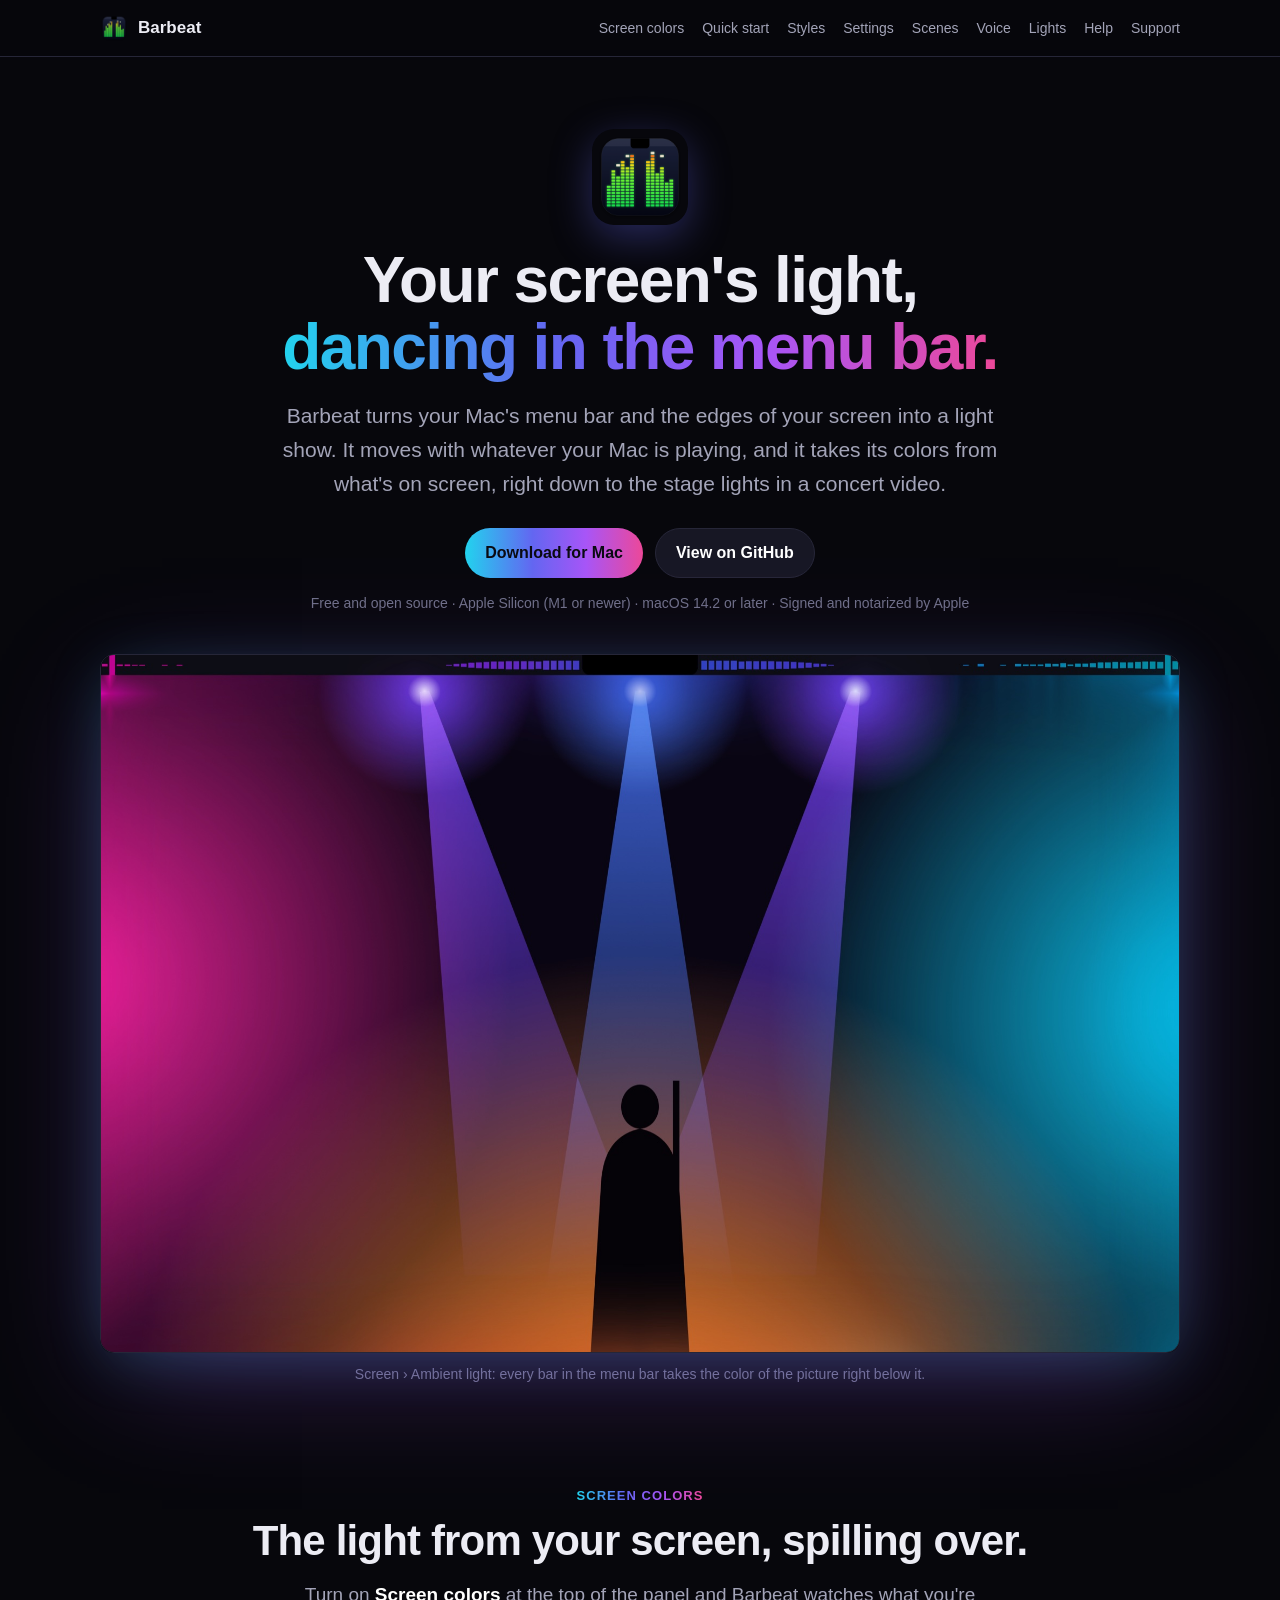
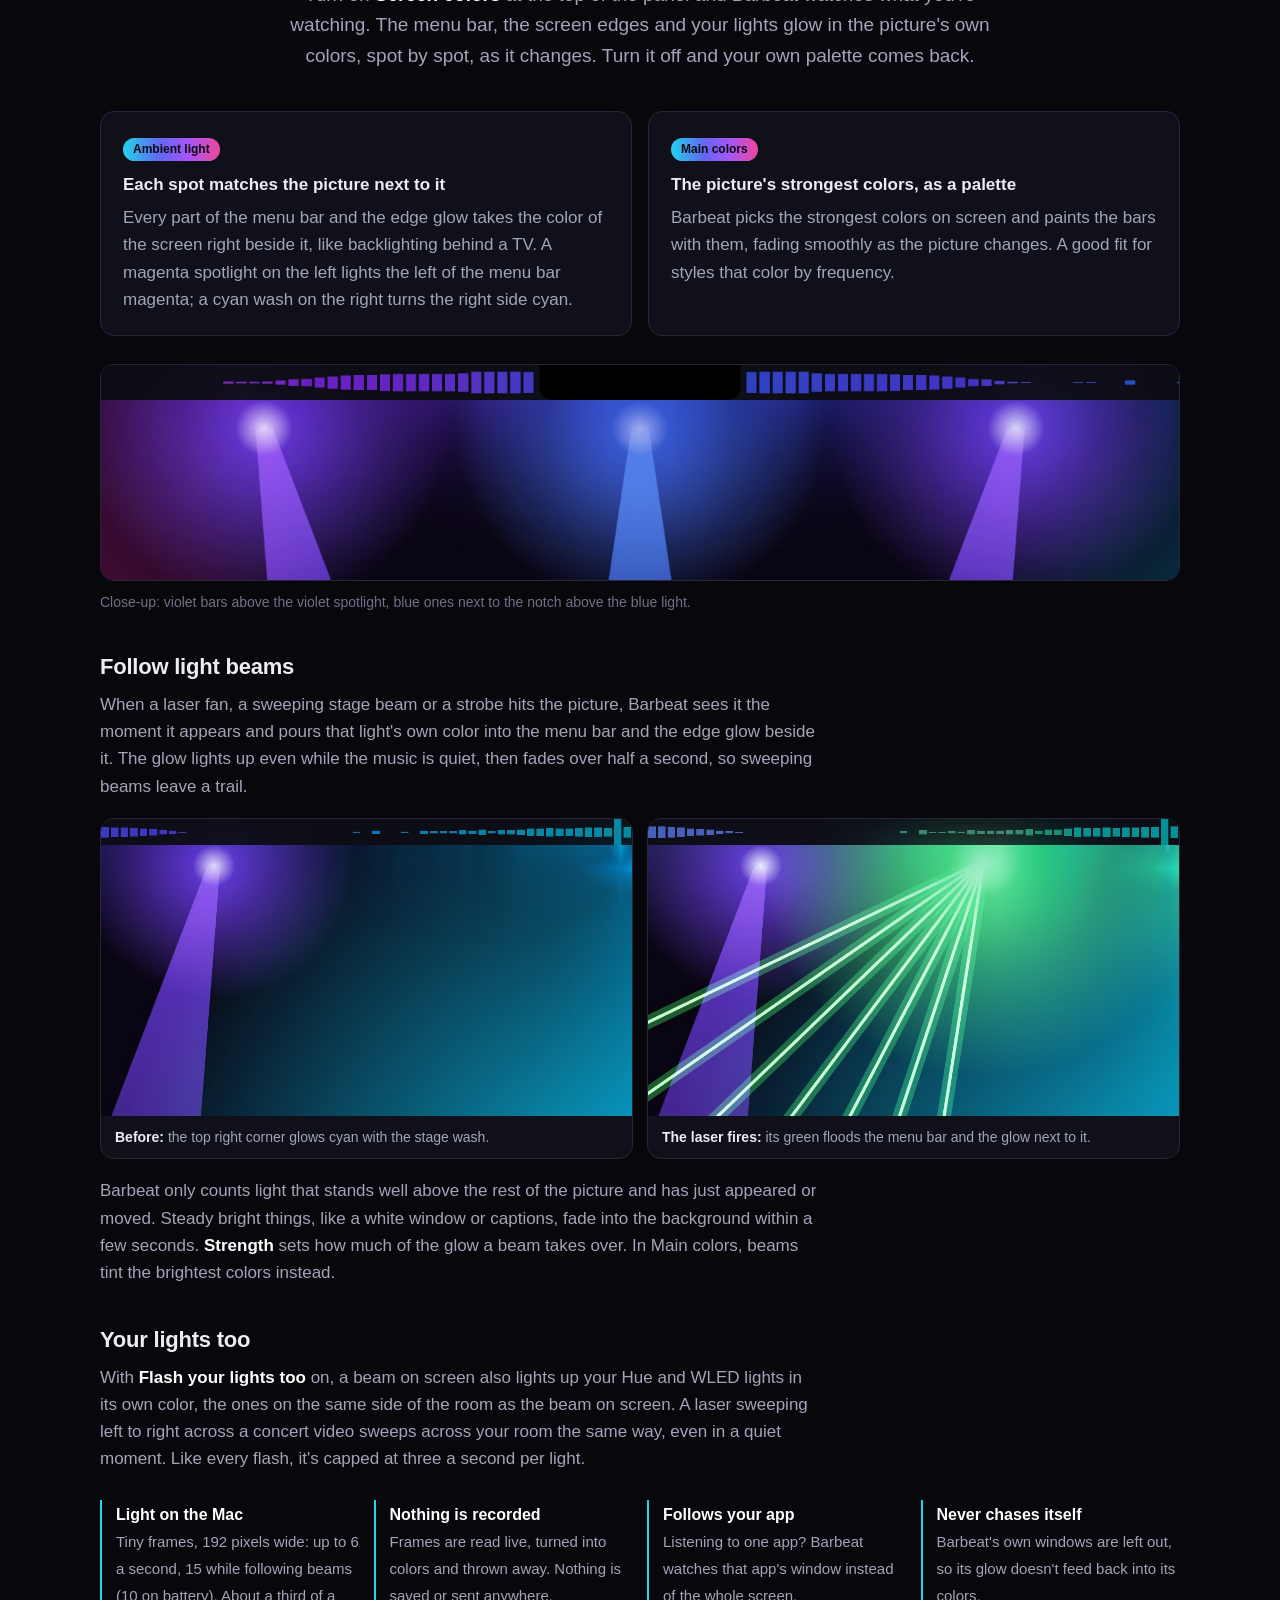
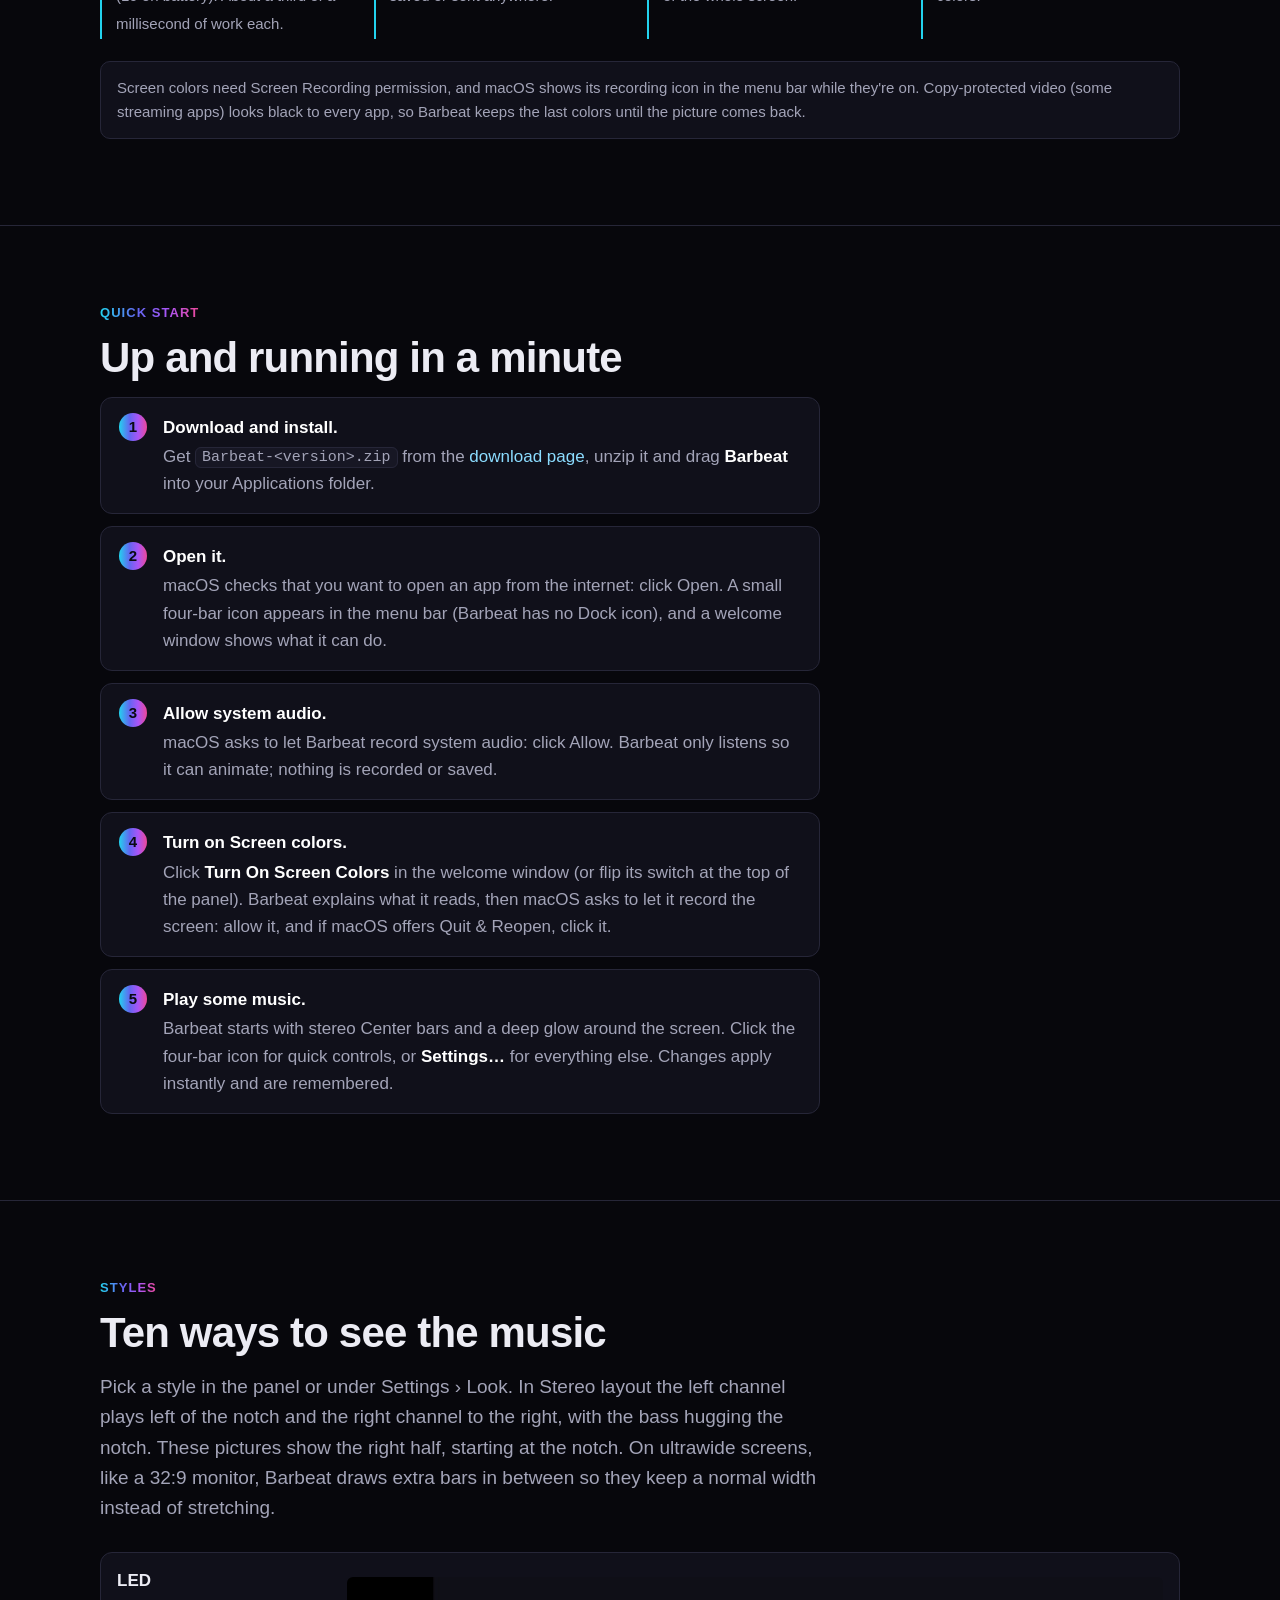
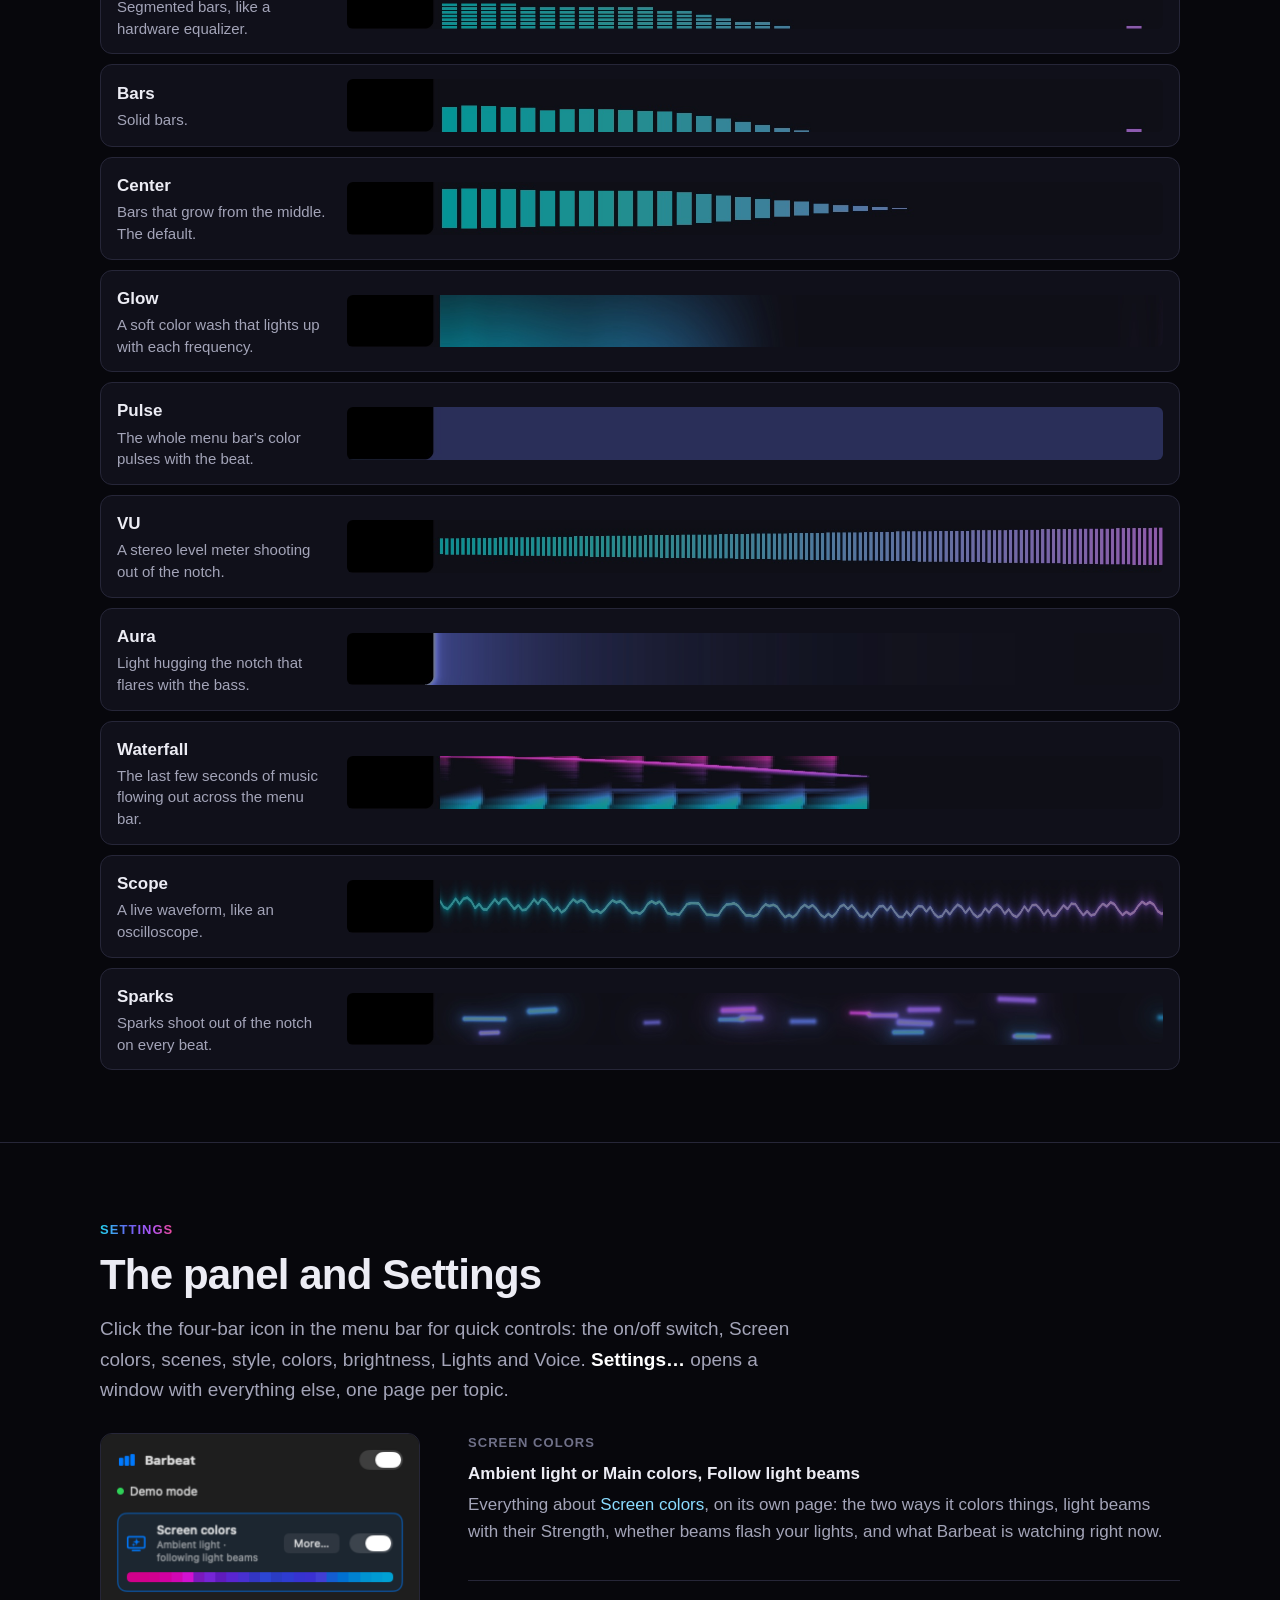
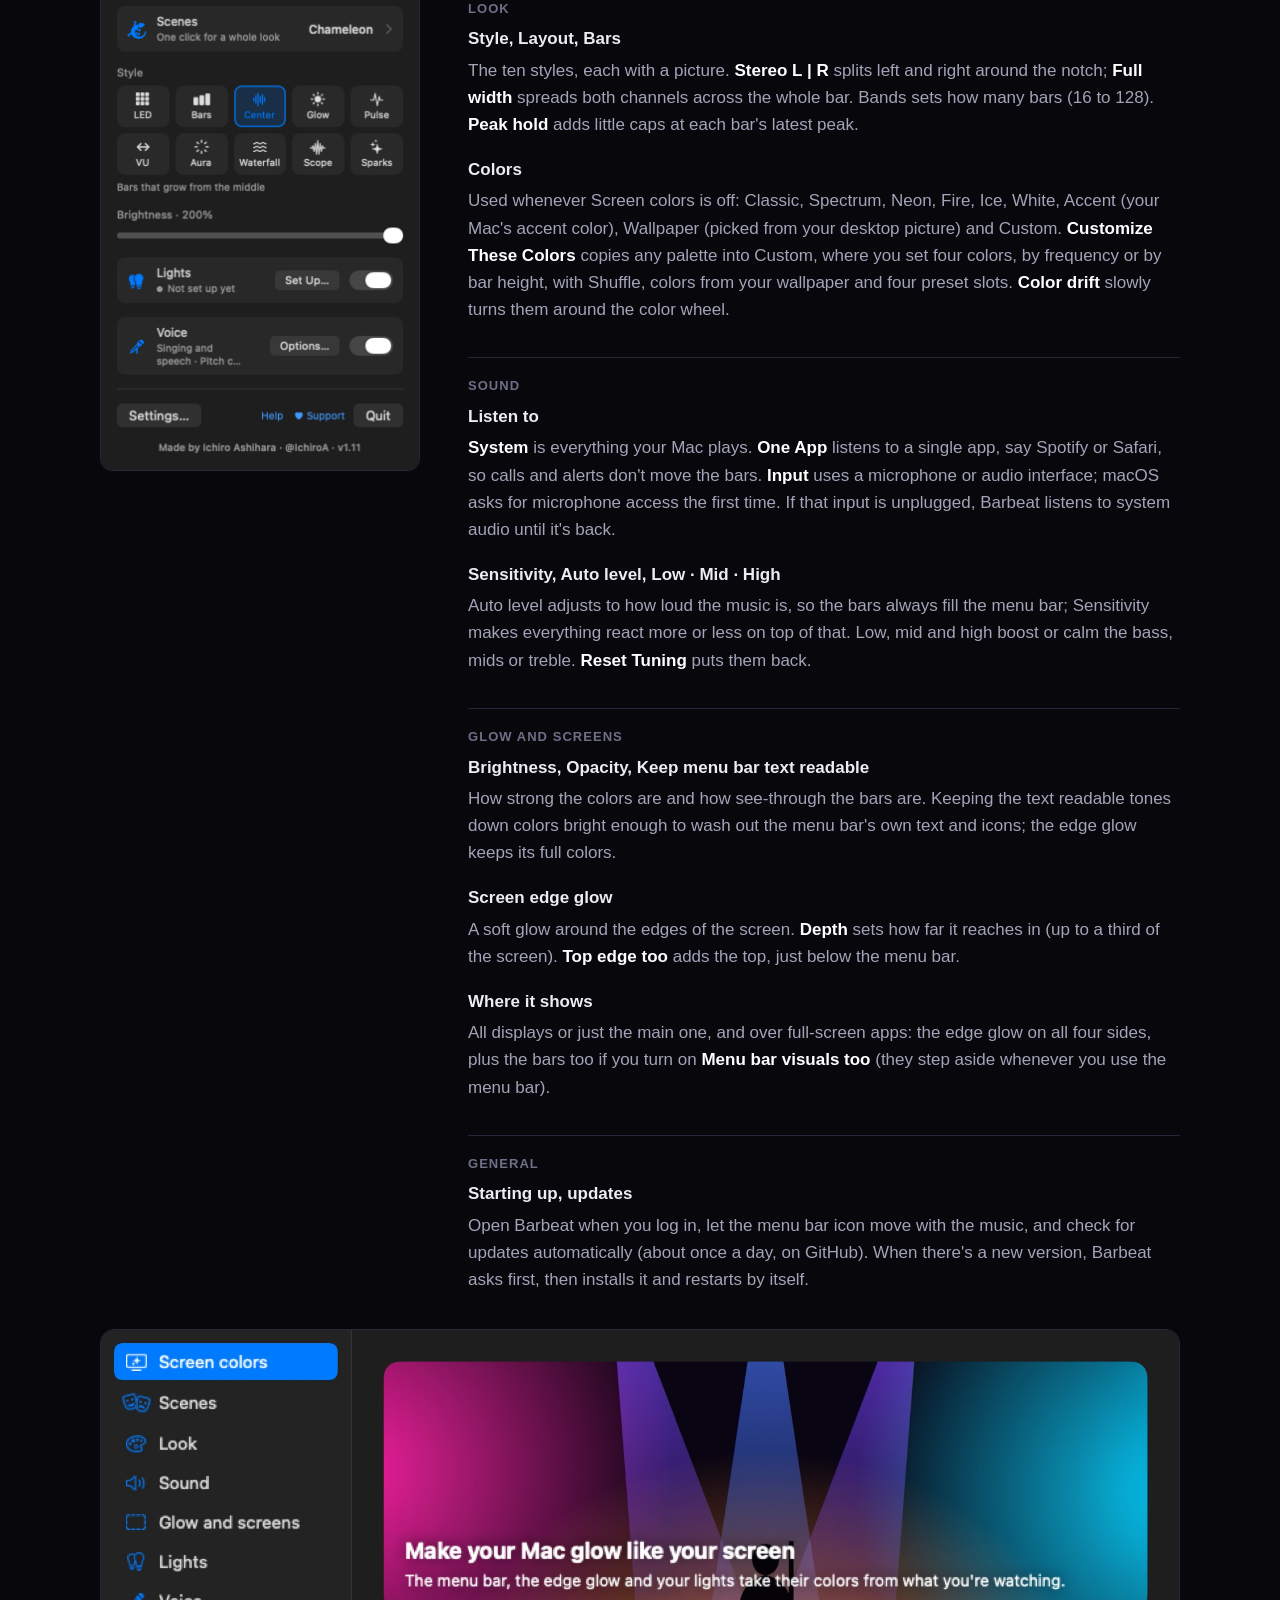
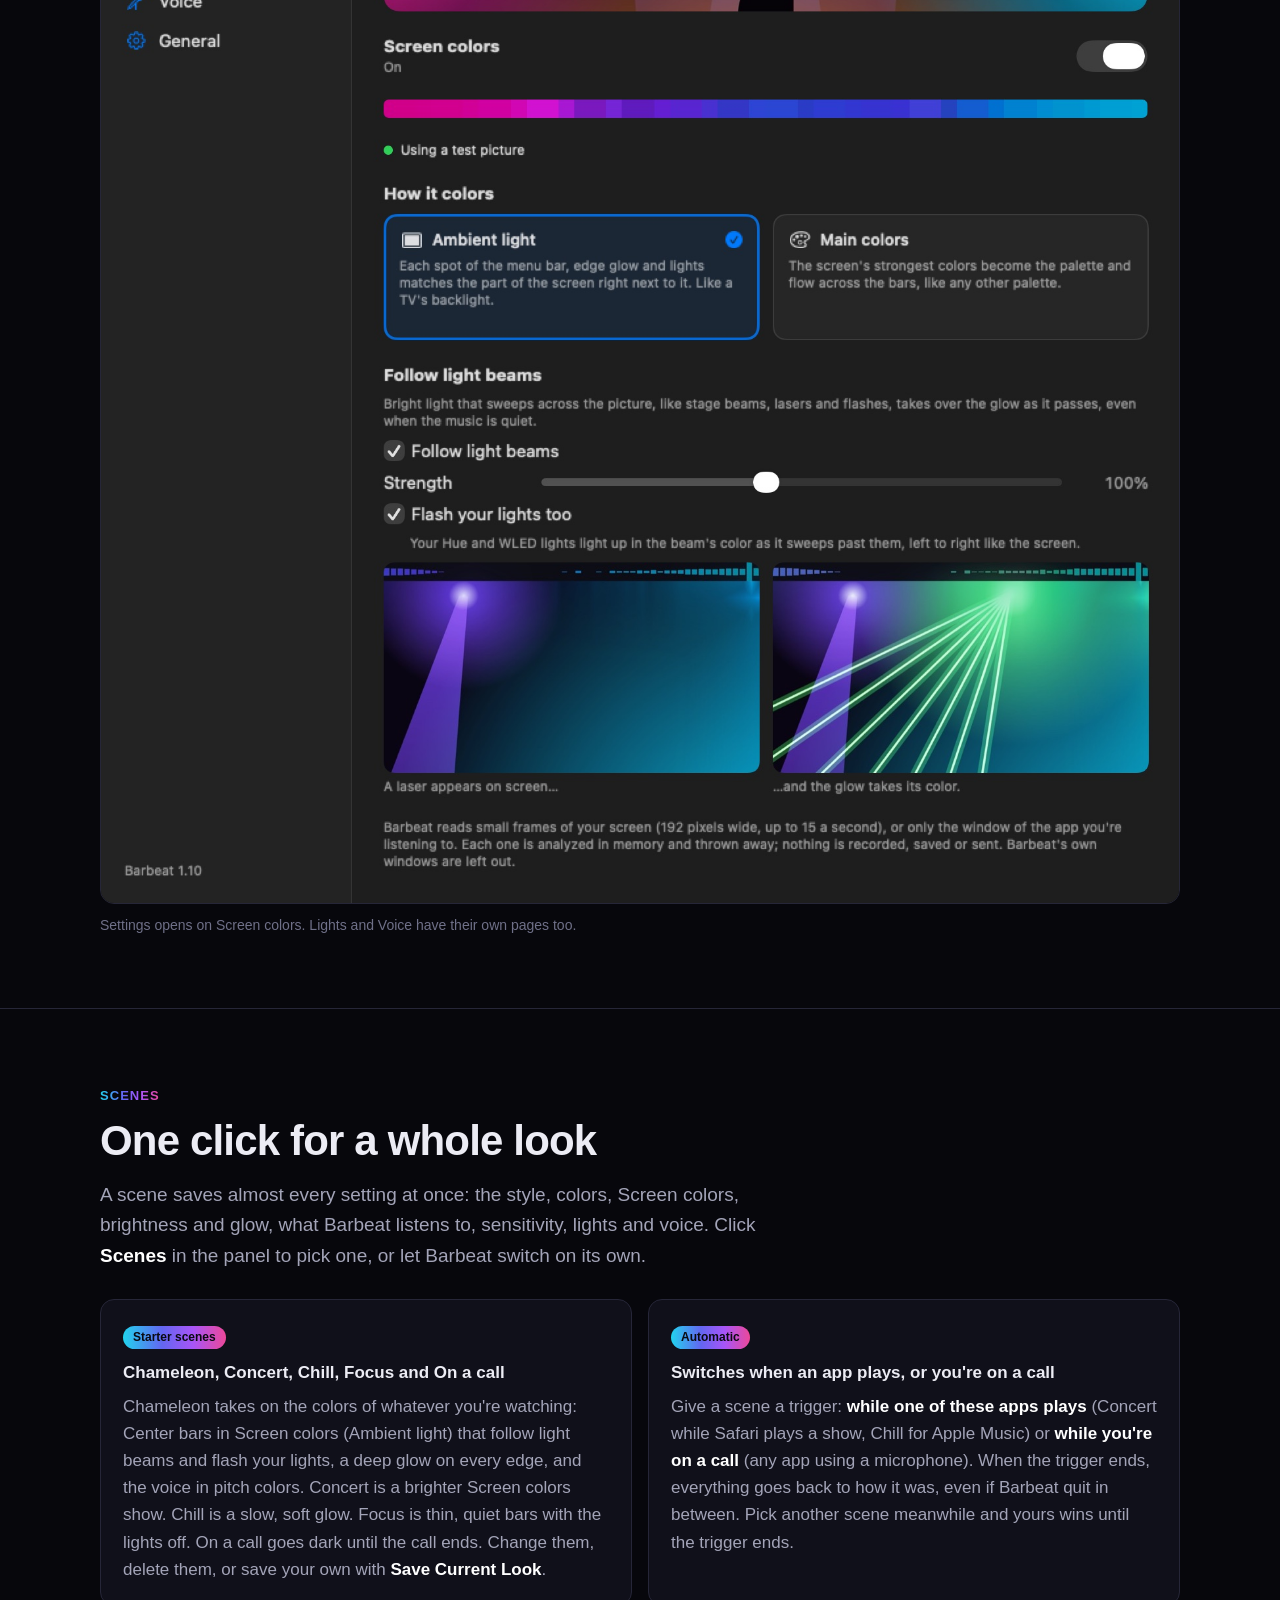
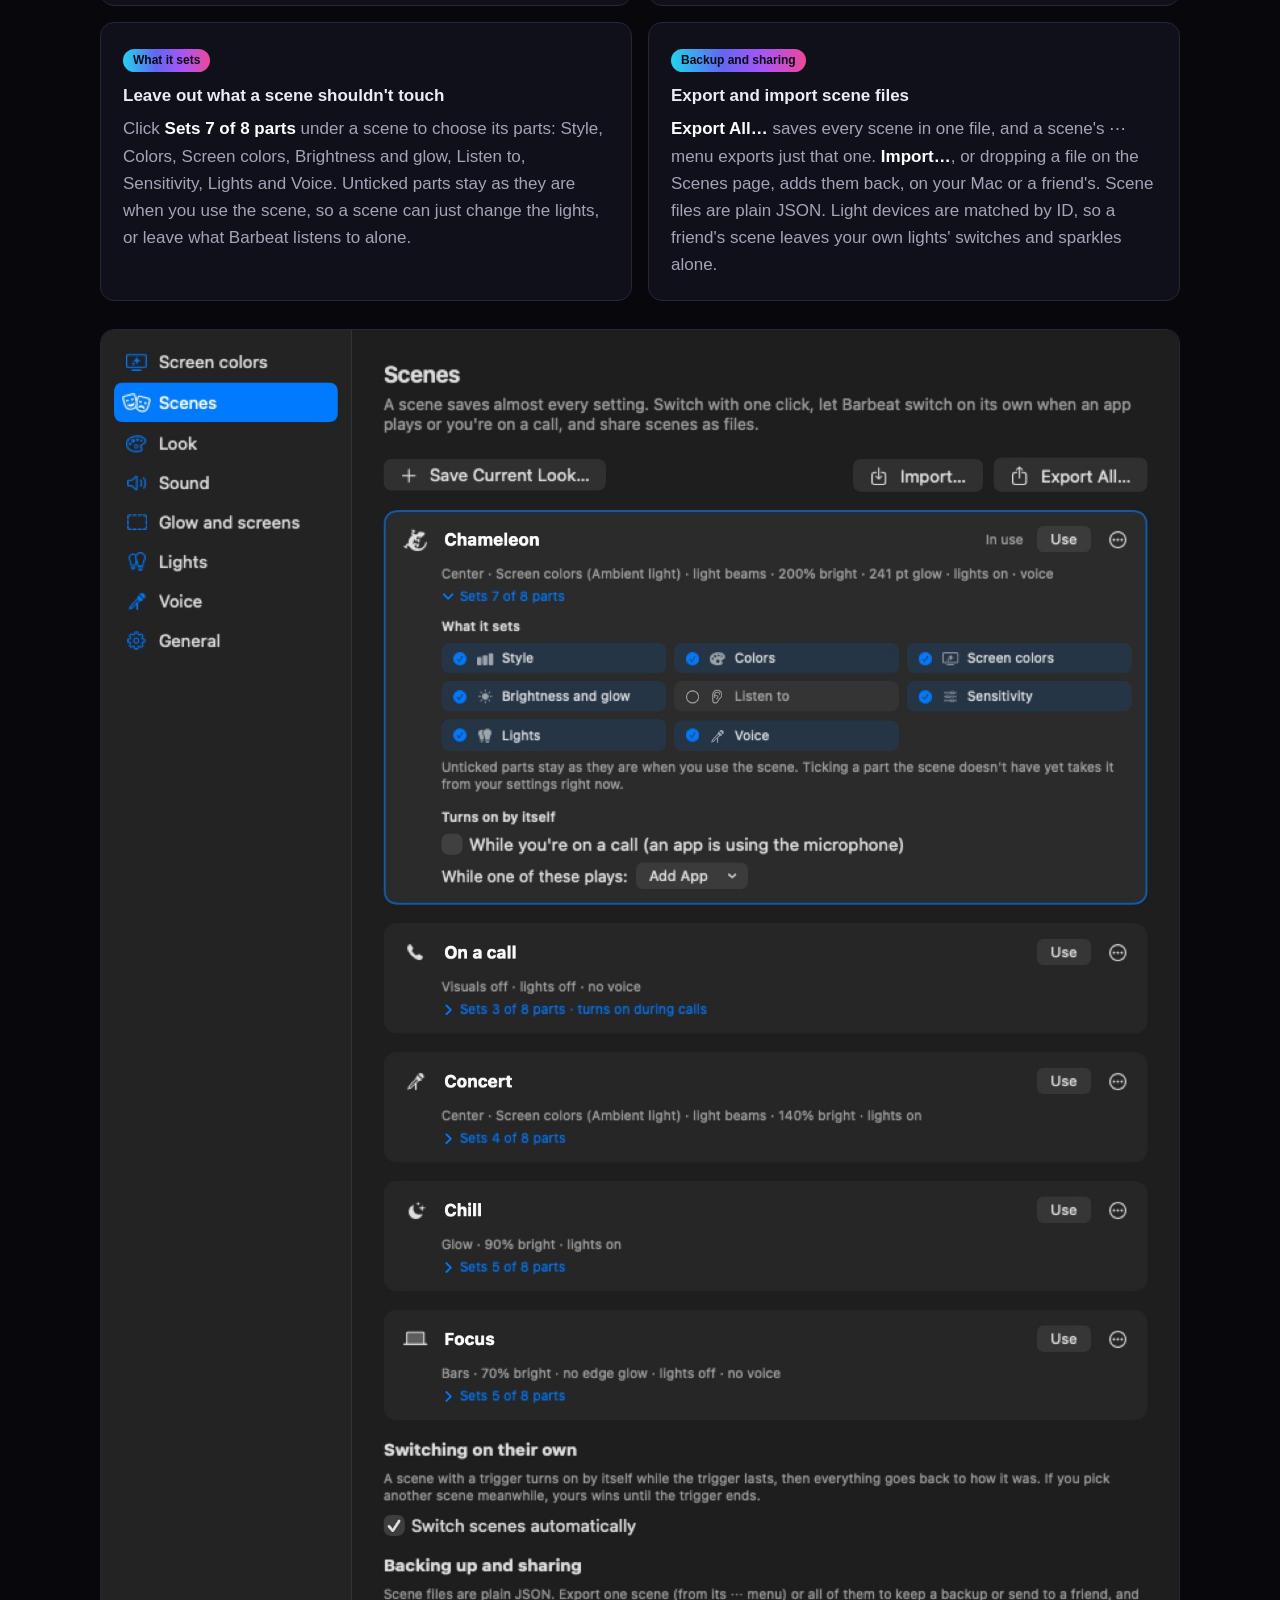
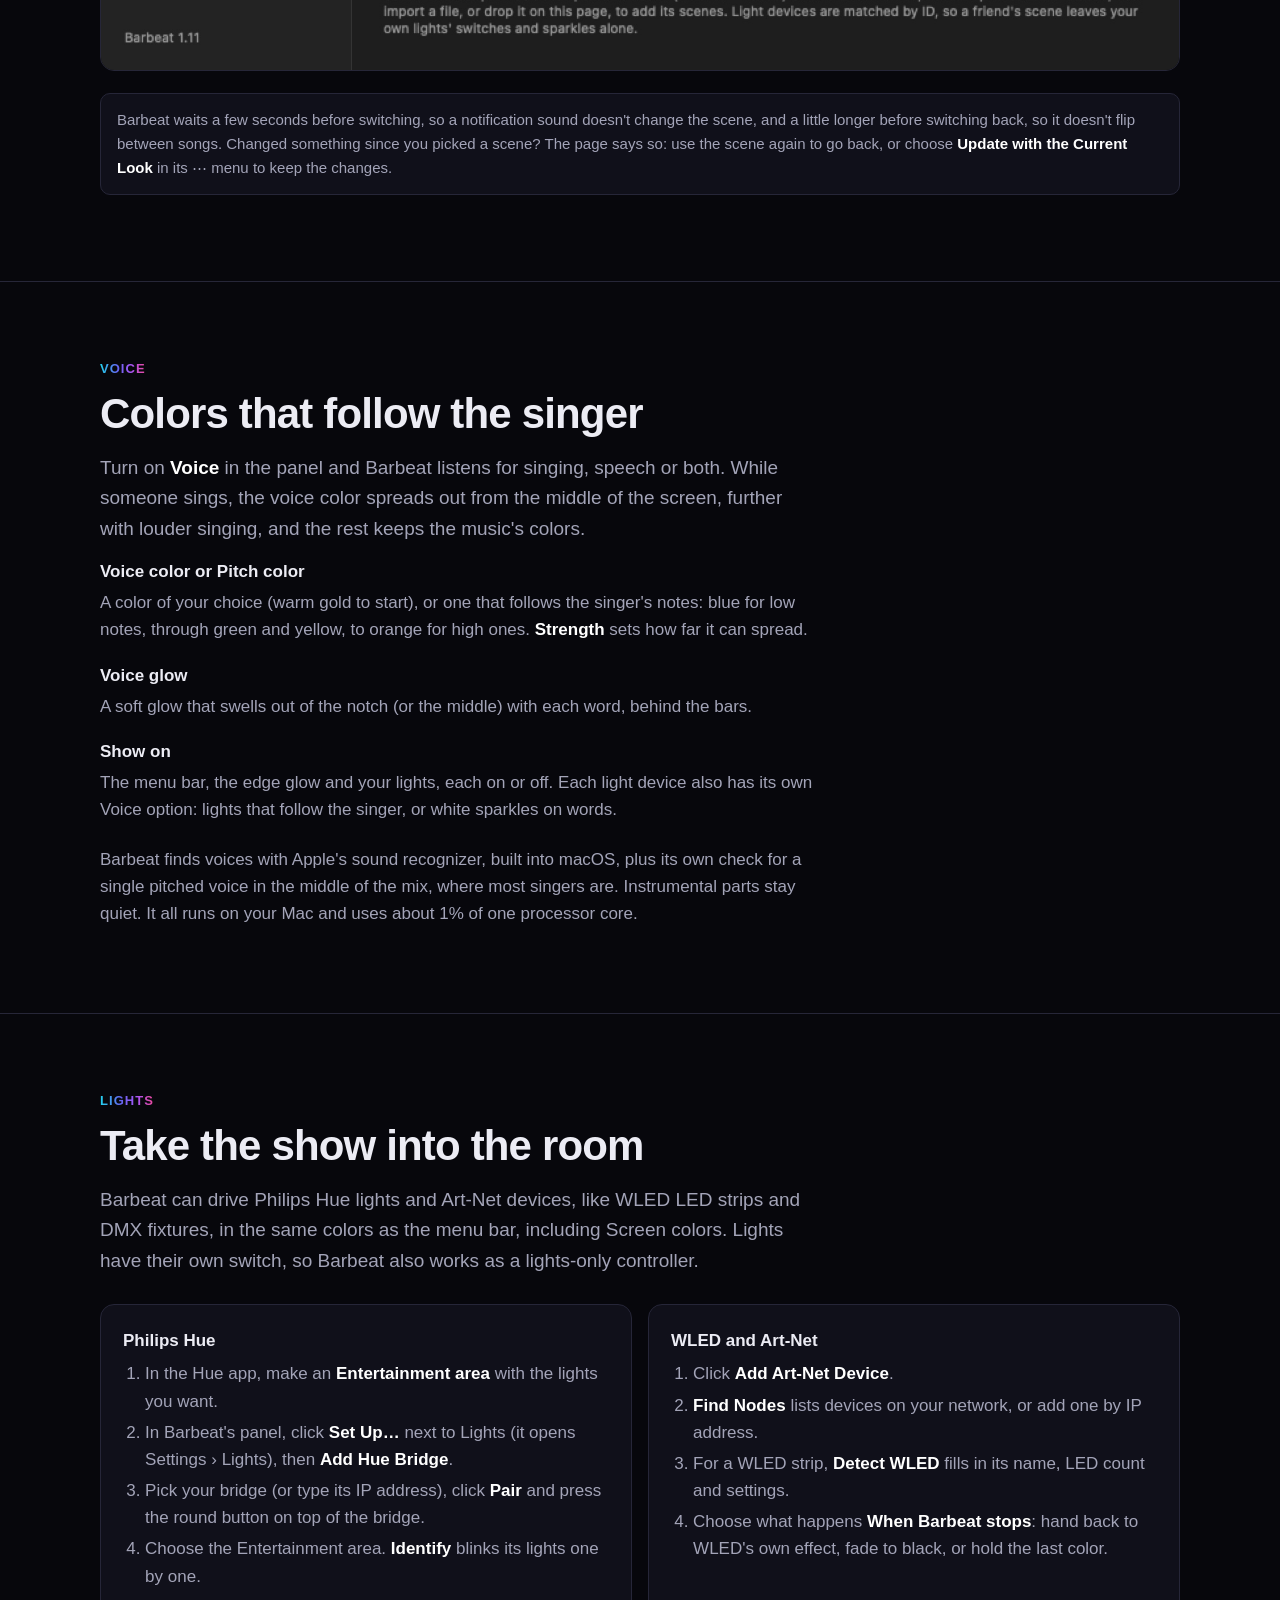
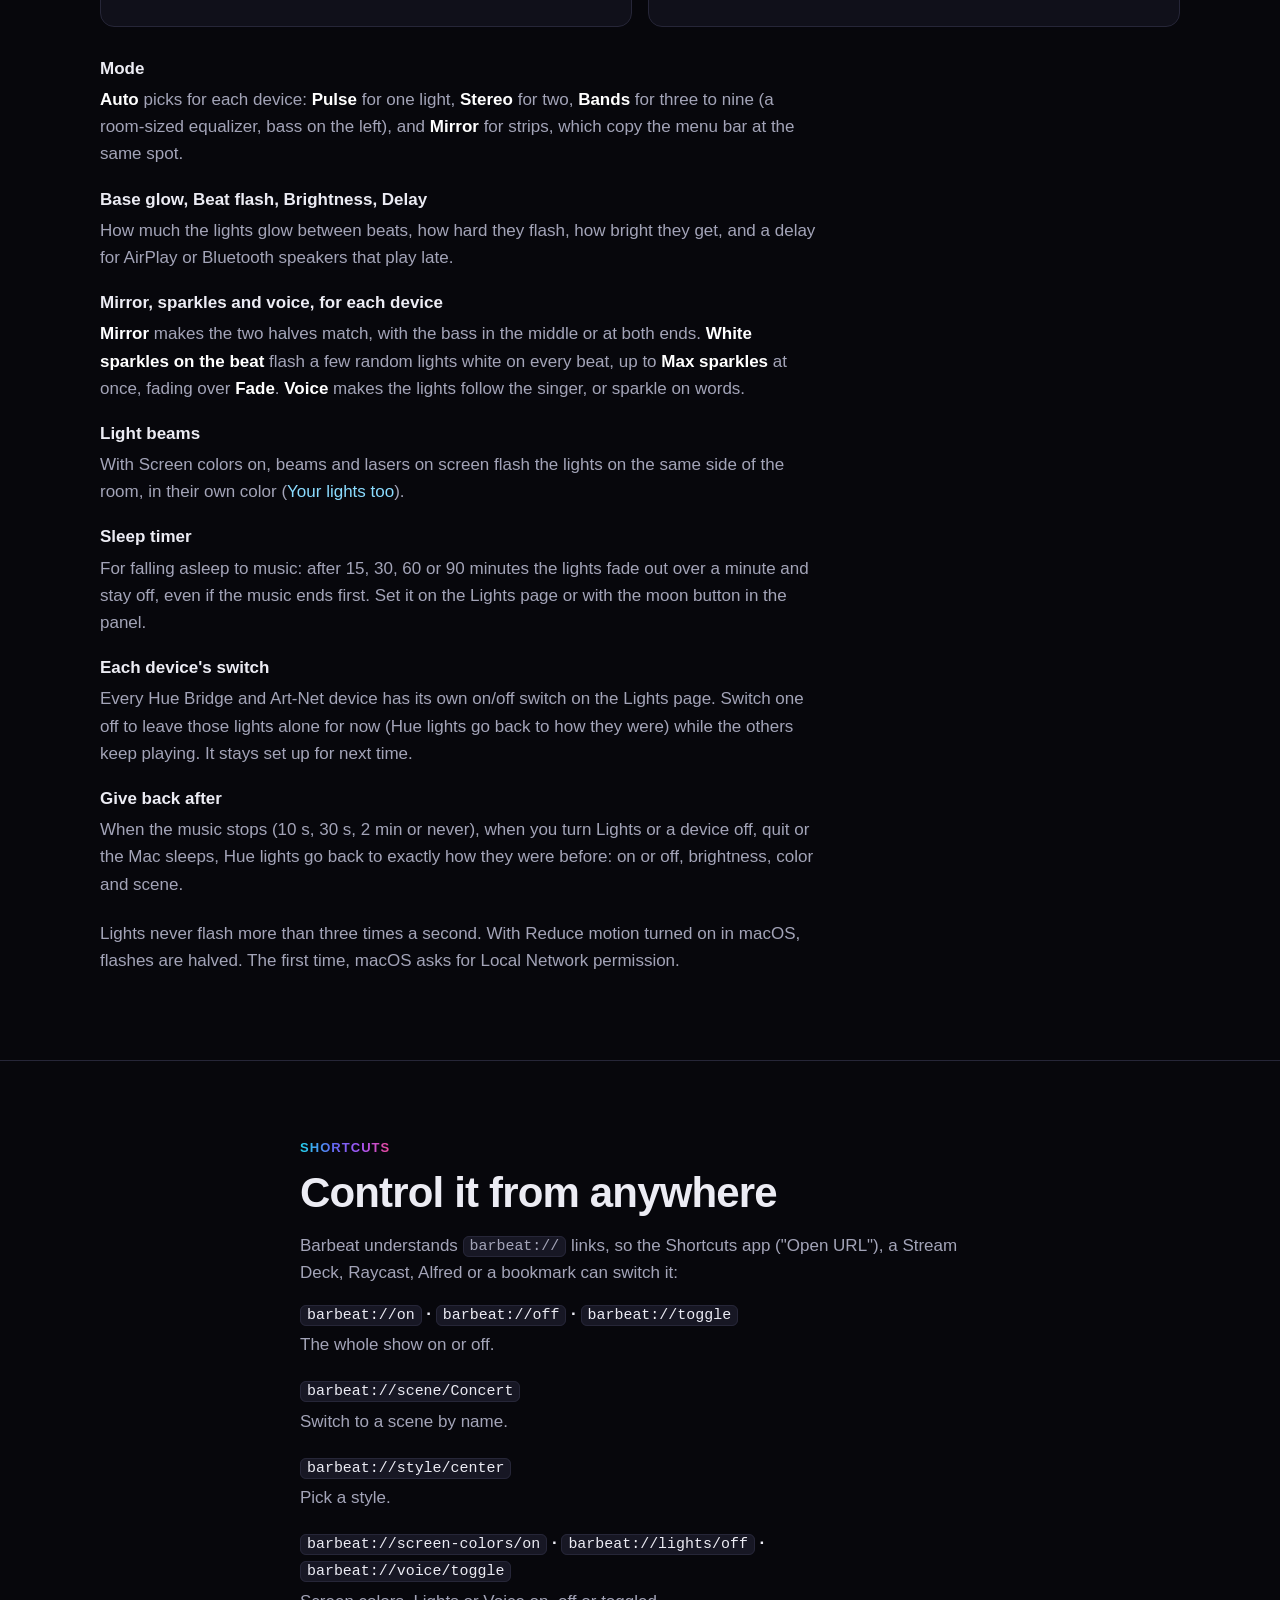
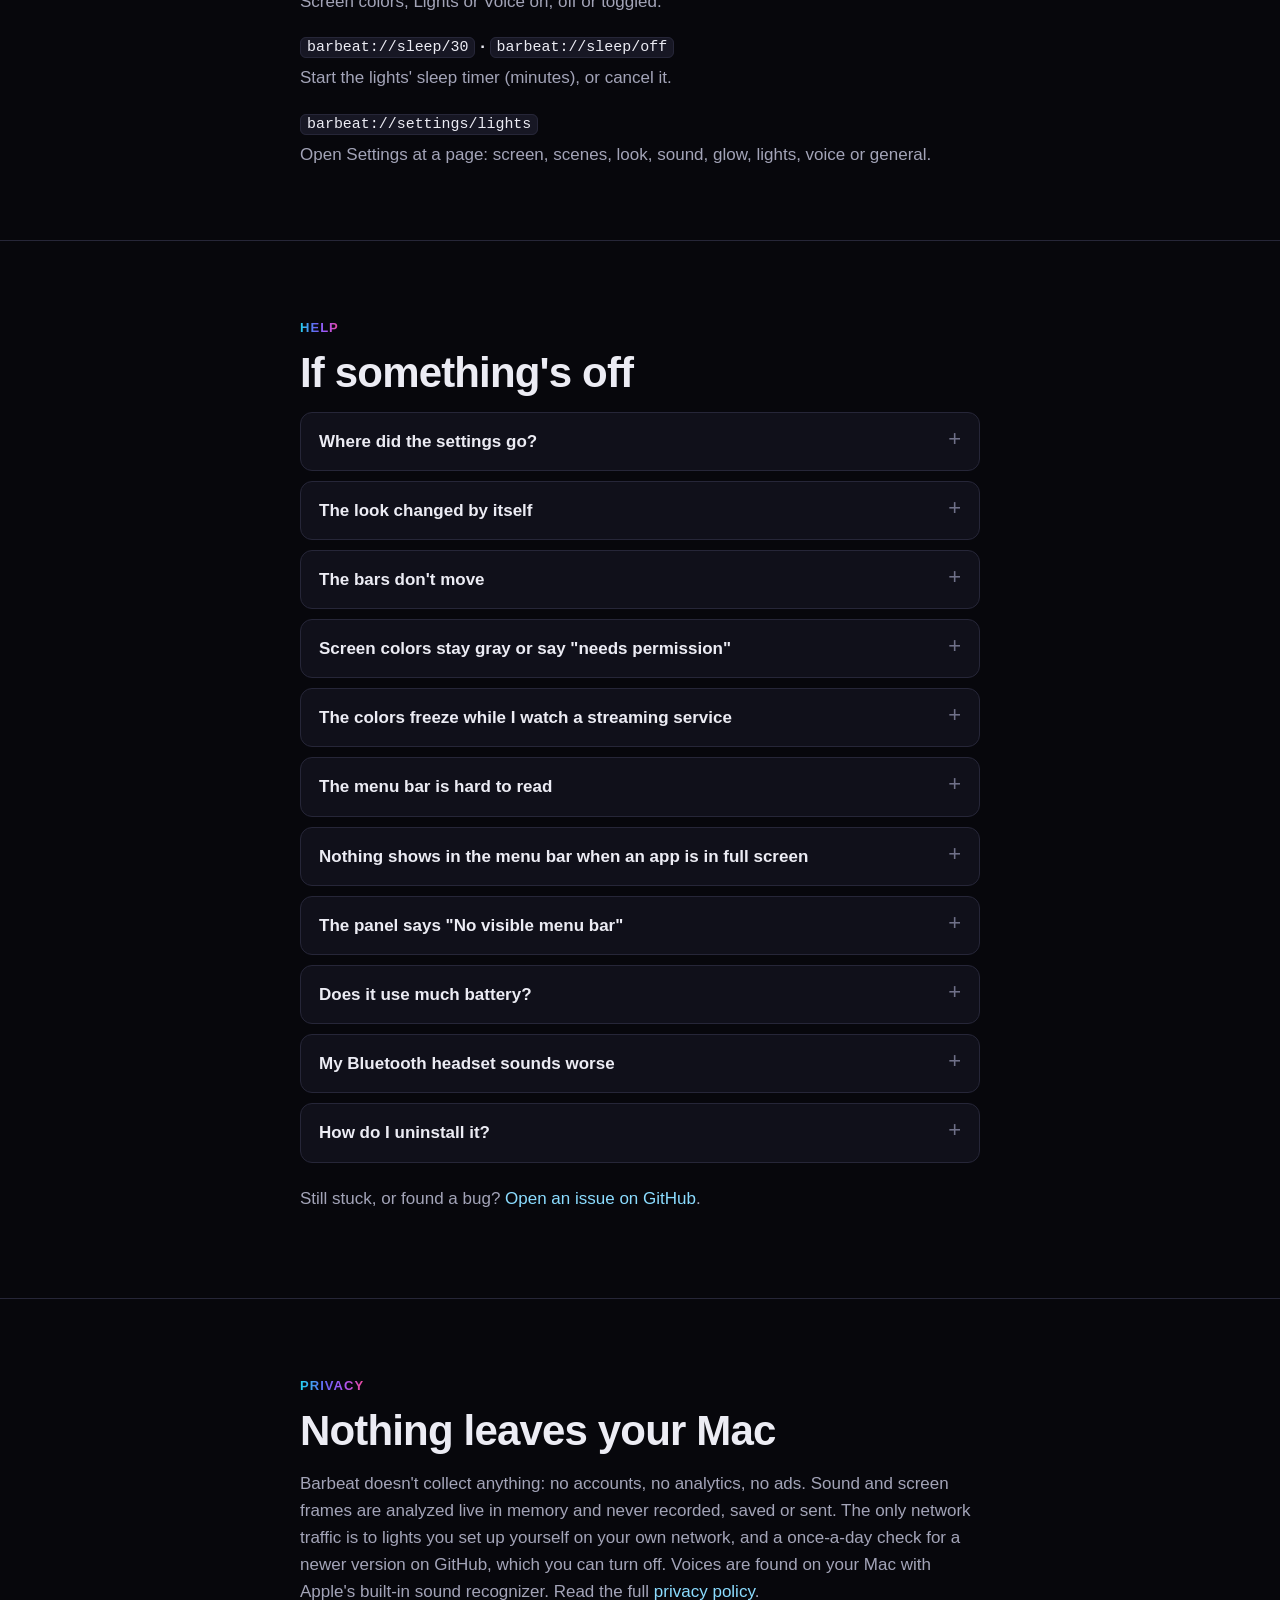
==== commit 11e7696b: "Barbeat 1.12: Scenes save almost every setting, export and import, Chameleon - Scenes now hold almos" ====
--- a/docs/index.html
+++ b/docs/index.html
@@ -145,7 +145,7 @@
       <h2>The panel and Settings</h2>
       <p class="lead">Click the four-bar icon in the menu bar for quick controls: the on/off switch, Screen colors, scenes, style, colors, brightness, Lights and Voice. <strong>Settings…</strong> opens a window with everything else, one page per topic.</p>
       <div class="settings">
-        <div class="panel"><img src="images/panel.png" alt="The Barbeat panel: the on/off switch, the Screen colors card with the colors it sees, a Scene menu, ten styles, Brightness, Lights and Voice, and Settings and Quit buttons" width="640" height="1202" loading="lazy"></div>
+        <div class="panel"><img src="images/panel.png" alt="The Barbeat panel: the on/off switch, the Screen colors card with the colors it sees, a Scenes button showing Chameleon, ten styles, Brightness, Lights and Voice, Settings, Help, Support and Quit, and who made it" width="640" height="1280" loading="lazy"></div>
         <div>
           <p class="group-title">Screen colors</p>
           <dl>
@@ -197,23 +197,33 @@
     <div class="wrap">
       <span class="eyebrow gradient-text">Scenes</span>
       <h2>One click for a whole look</h2>
-      <p class="lead">A scene saves everything at once: the style, colors, Screen colors, glow, lights and voice. Pick one from the <strong>Scene</strong> menu in the panel, or let Barbeat switch on its own.</p>
-      <div class="cards" style="margin-top: 28px;">
+      <p class="lead">A scene saves almost every setting at once: the style, colors, Screen colors, brightness and glow, what Barbeat listens to, sensitivity, lights and voice. Click <strong>Scenes</strong> in the panel to pick one, or let Barbeat switch on its own.</p>
+      <div class="cards two" style="margin-top: 28px;">
         <div class="card">
           <span class="tag">Starter scenes</span>
-          <h4>Concert, Chill, Focus and On a call</h4>
-          <p class="muted">Concert is Center bars in Screen colors with light beams and bright lights. Chill is a slow, soft glow. Focus is thin, quiet bars with the lights off. On a call goes dark until the call ends. Change them, delete them, or save your own with <strong>Save Current Look</strong>.</p>
+          <h4>Chameleon, Concert, Chill, Focus and On a call</h4>
+          <p class="muted">Chameleon takes on the colors of whatever you're watching: Center bars in Screen colors (Ambient light) that follow light beams and flash your lights, a deep glow on every edge, and the voice in pitch colors. Concert is a brighter Screen colors show. Chill is a slow, soft glow. Focus is thin, quiet bars with the lights off. On a call goes dark until the call ends. Change them, delete them, or save your own with <strong>Save Current Look</strong>.</p>
         </div>
         <div class="card">
           <span class="tag">Automatic</span>
           <h4>Switches when an app plays, or you're on a call</h4>
-          <p class="muted">Give a scene a trigger: <strong>while one of these apps plays</strong> (Concert while Safari plays a show, Chill for Apple Music) or <strong>while you're on a call</strong> (any app using a microphone). When the trigger ends, everything goes back to how it was. Pick another scene meanwhile and yours wins until the trigger ends.</p>
+          <p class="muted">Give a scene a trigger: <strong>while one of these apps plays</strong> (Concert while Safari plays a show, Chill for Apple Music) or <strong>while you're on a call</strong> (any app using a microphone). When the trigger ends, everything goes back to how it was, even if Barbeat quit in between. Pick another scene meanwhile and yours wins until the trigger ends.</p>
+        </div>
+        <div class="card">
+          <span class="tag">What it sets</span>
+          <h4>Leave out what a scene shouldn't touch</h4>
+          <p class="muted">Click <strong>Sets 7 of 8 parts</strong> under a scene to choose its parts: Style, Colors, Screen colors, Brightness and glow, Listen to, Sensitivity, Lights and Voice. Unticked parts stay as they are when you use the scene, so a scene can just change the lights, or leave what Barbeat listens to alone.</p>
+        </div>
+        <div class="card">
+          <span class="tag">Backup and sharing</span>
+          <h4>Export and import scene files</h4>
+          <p class="muted"><strong>Export All…</strong> saves every scene in one file, and a scene's ⋯ menu exports just that one. <strong>Import…</strong>, or dropping a file on the Scenes page, adds them back, on your Mac or a friend's. Scene files are plain JSON. Light devices are matched by ID, so a friend's scene leaves your own lights' switches and sparkles alone.</p>
         </div>
       </div>
       <figure class="shot" style="margin-top: 28px;">
-        <img src="images/settings-scenes.jpg" alt="Settings › Scenes: Switch scenes automatically, and cards for On a call, Concert, Chill and Focus, each with a Use button, a summary and its triggers" width="1640" height="1672" loading="lazy">
+        <img src="images/settings-scenes.jpg" alt="Settings › Scenes: Save Current Look, Import and Export All buttons; Chameleon in use with its parts ticked (all but Listen to) and its triggers; cards for On a call, Concert, Chill and Focus, each with a Use button and a summary; Switch scenes automatically; and a note on backing up and sharing" width="1640" height="2038" loading="lazy">
       </figure>
-      <p class="note">Barbeat waits a few seconds before switching, so a notification sound doesn't change the scene, and a little longer before switching back, so it doesn't flip between songs.</p>
+      <p class="note">Barbeat waits a few seconds before switching, so a notification sound doesn't change the scene, and a little longer before switching back, so it doesn't flip between songs. Changed something since you picked a scene? The page says so: use the scene again to go back, or choose <strong>Update with the Current Look</strong> in its ⋯ menu to keep the changes.</p>
     </div>
   </section>
 
@@ -315,7 +325,7 @@
       </details>
       <details>
         <summary>The look changed by itself</summary>
-        <div><p>A scene with a trigger switched on, for example On a call while an app used the microphone. The Scene row in the panel says why. Turn off <strong>Switch scenes automatically</strong> under Settings › Scenes, or remove the trigger from that scene.</p></div>
+        <div><p>A scene with a trigger switched on, for example On a call while an app used the microphone. The Scenes button in the panel says why. Turn off <strong>Switch scenes automatically</strong> under Settings › Scenes, or remove the trigger from that scene.</p></div>
       </details>
       <details>
         <summary>The bars don't move</summary>
--- a/docs/style.css
+++ b/docs/style.css
@@ -100,6 +100,9 @@
 .feature-head { text-align: center; max-width: 820px; margin: 0 auto 40px; }
 .feature-head .lead { margin: 0 auto; }
 .cards { display: grid; grid-template-columns: repeat(auto-fit, minmax(260px, 1fr)); gap: 16px; }
+/* Four cards: two by two, so none is left on its own. */
+.cards.two { grid-template-columns: 1fr 1fr; }
+@media (max-width: 680px) { .cards.two { grid-template-columns: 1fr; } }
 .card { background: var(--surface); border: 1px solid var(--line); border-radius: var(--radius); padding: 22px; }
 .card p:last-child { margin-bottom: 0; }
 .card .tag { display: inline-block; font-size: 12px; font-weight: 700; color: #0a0a12; background: var(--spectrum); border-radius: 999px; padding: 2px 10px; margin-bottom: 10px; }
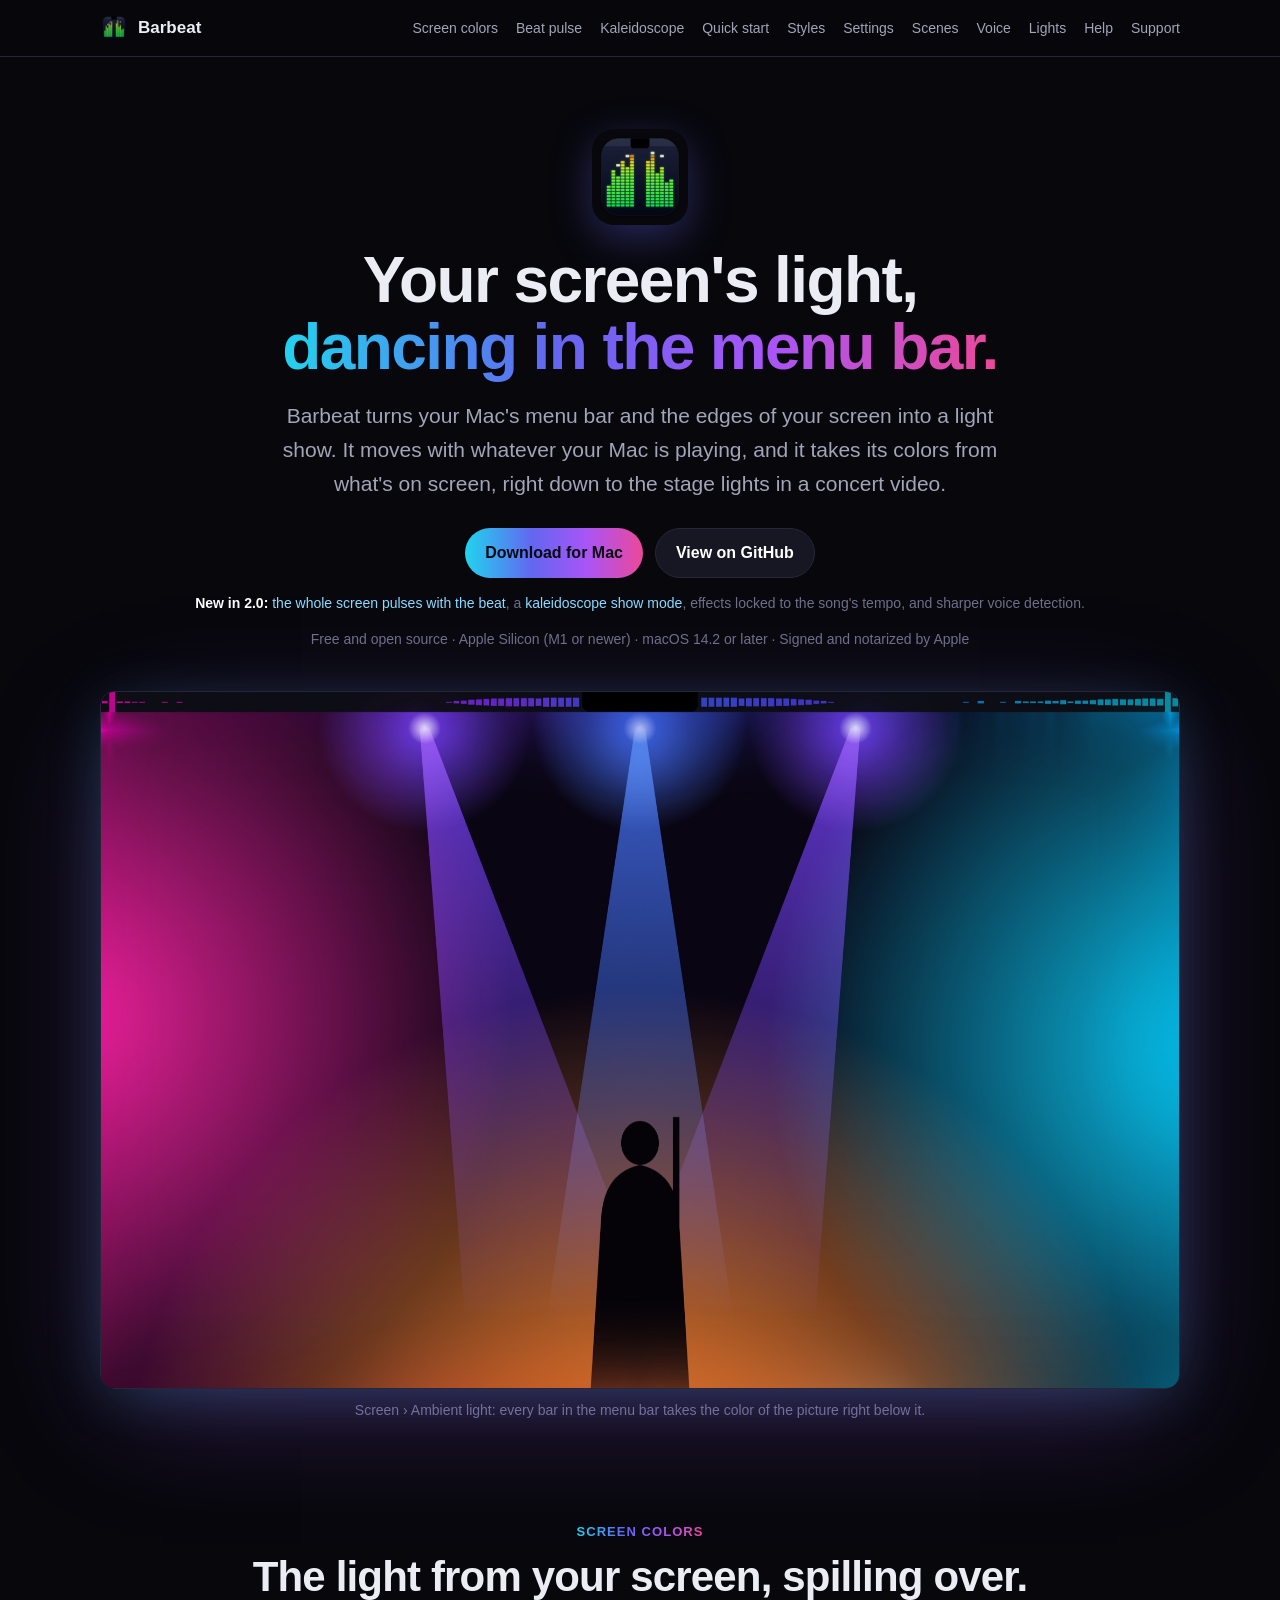
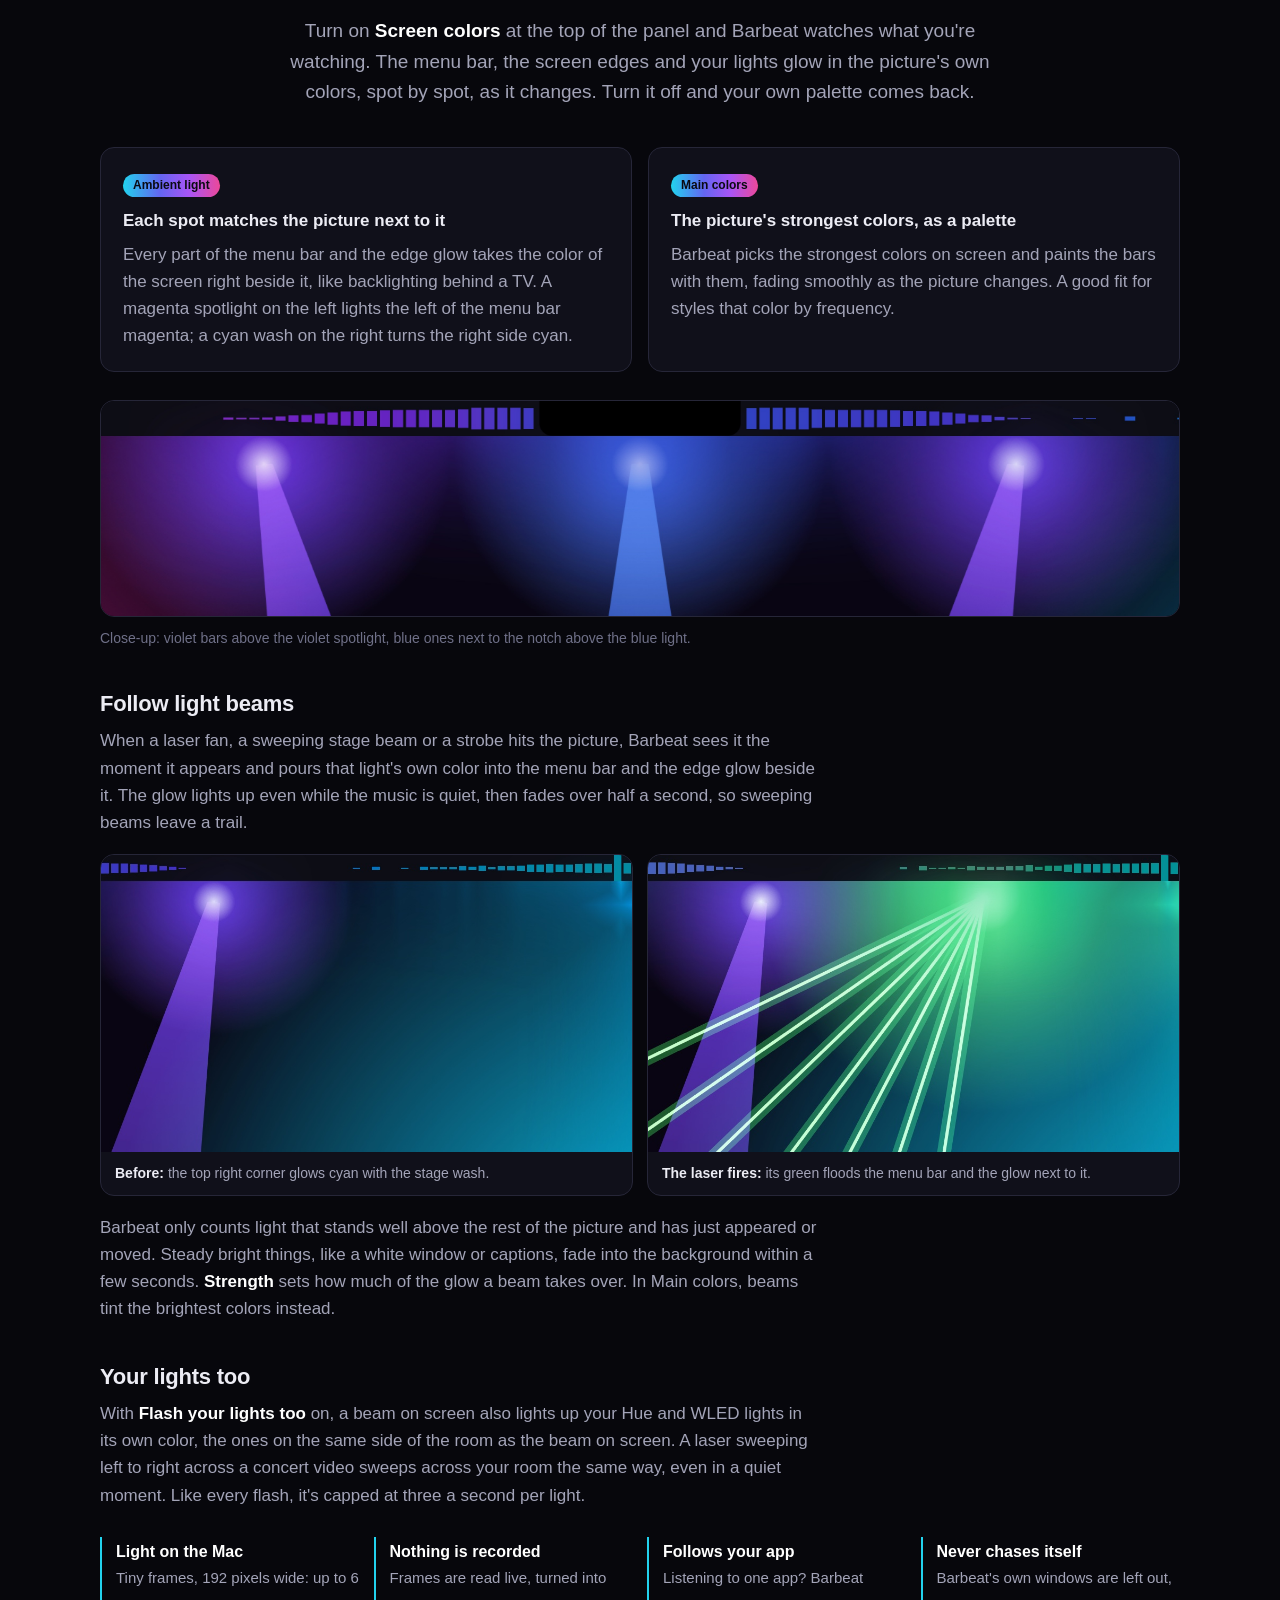
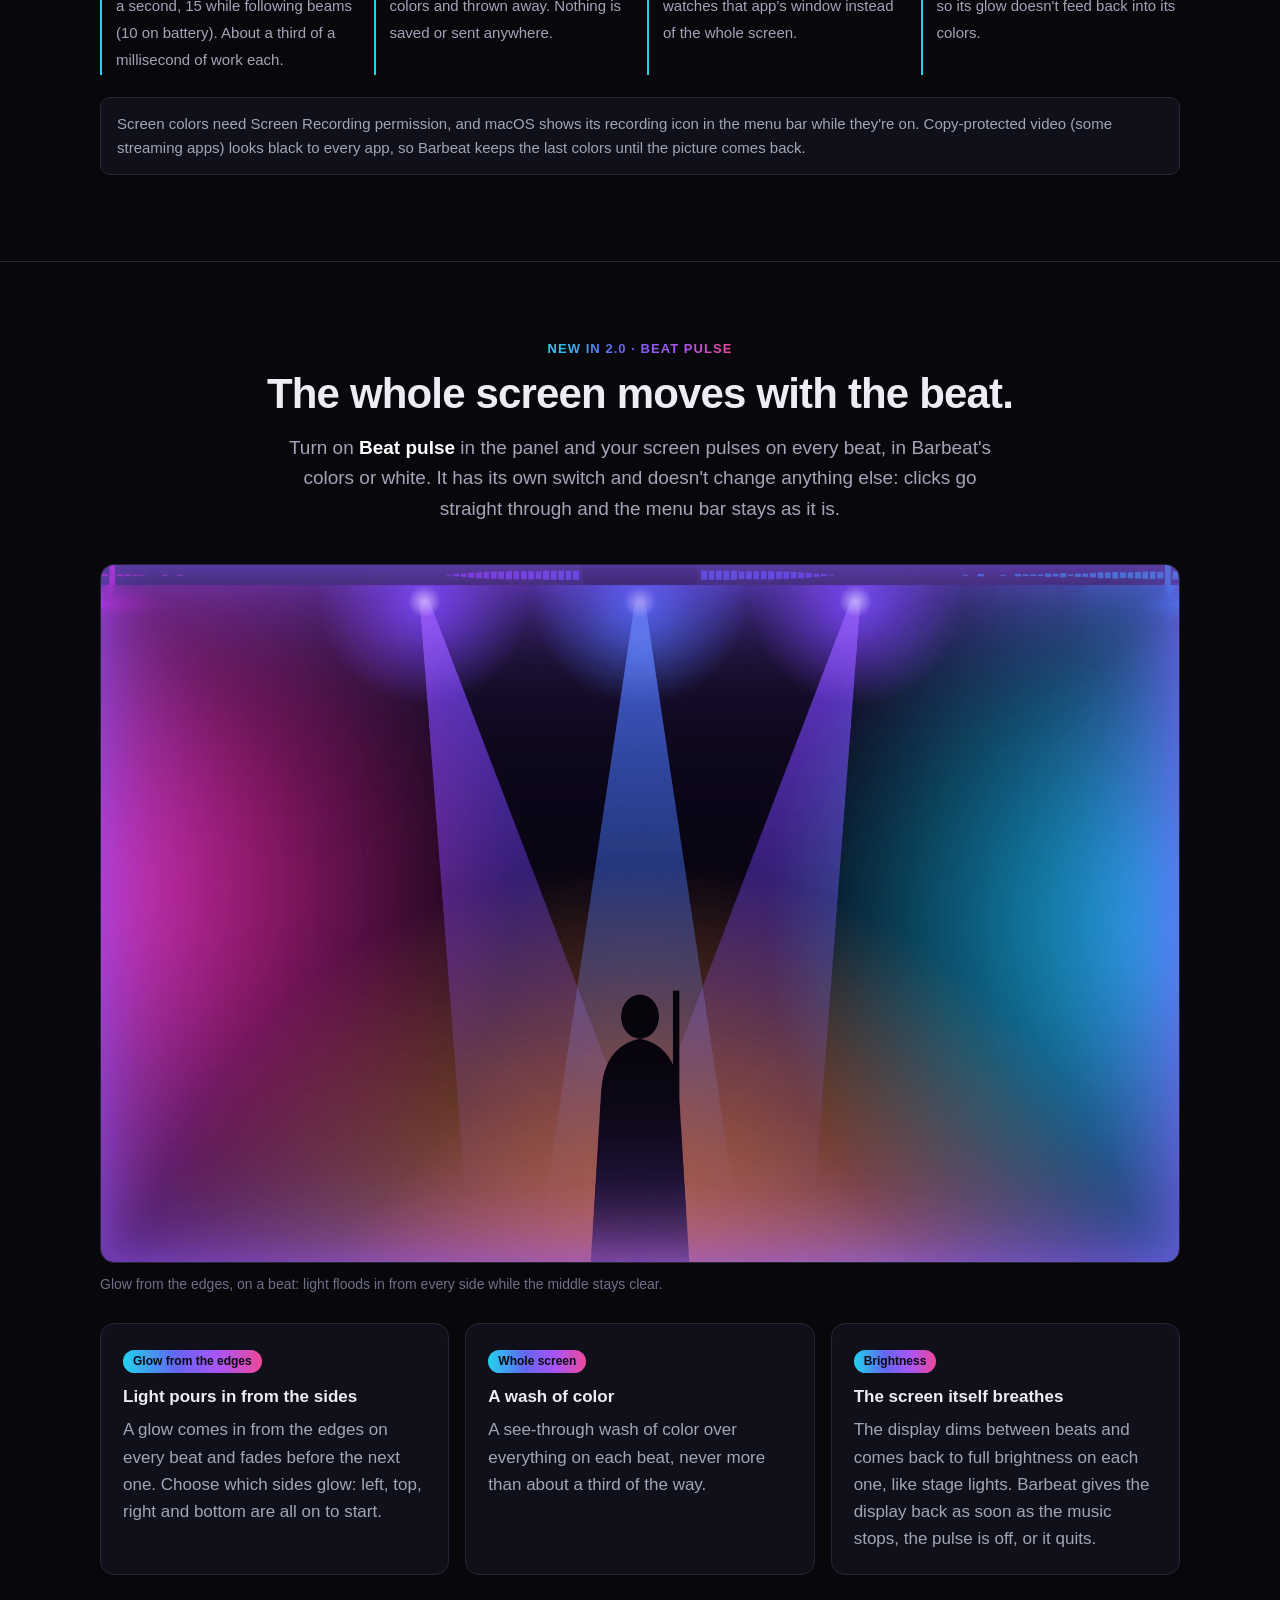
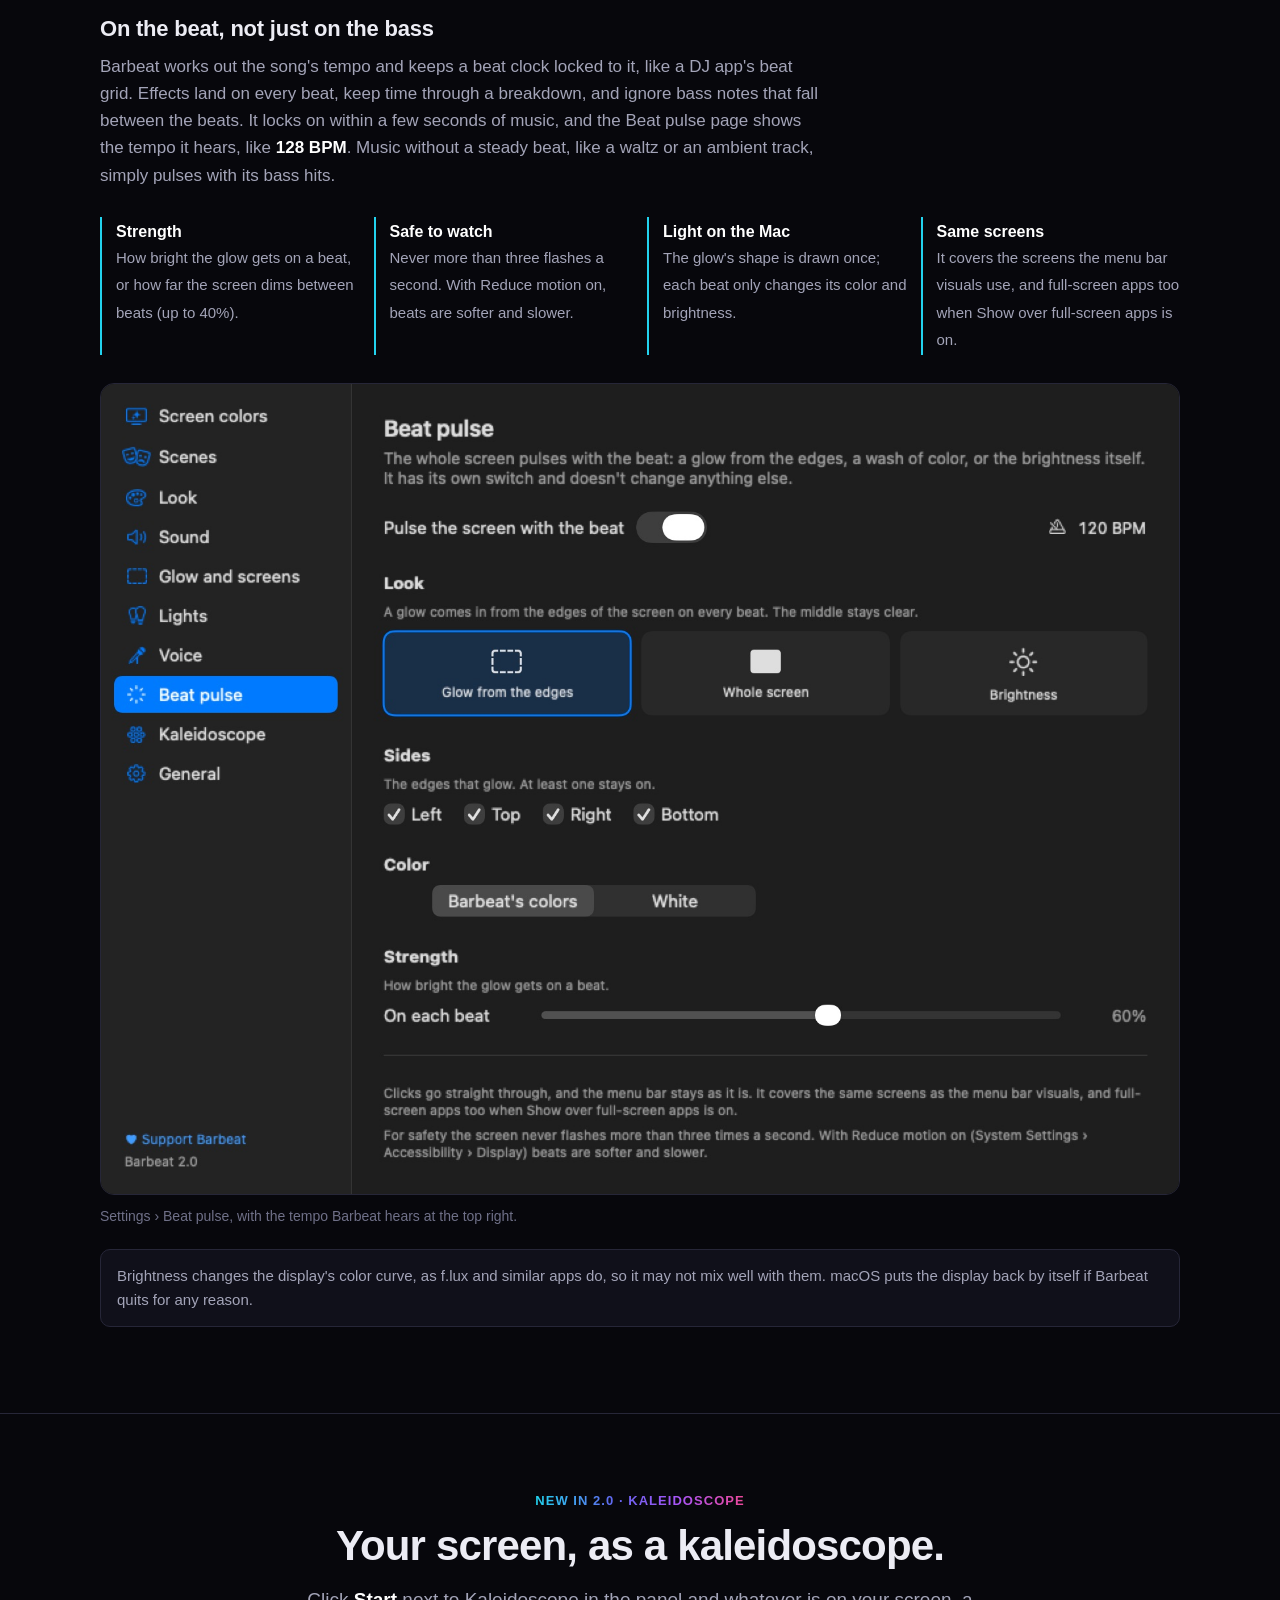
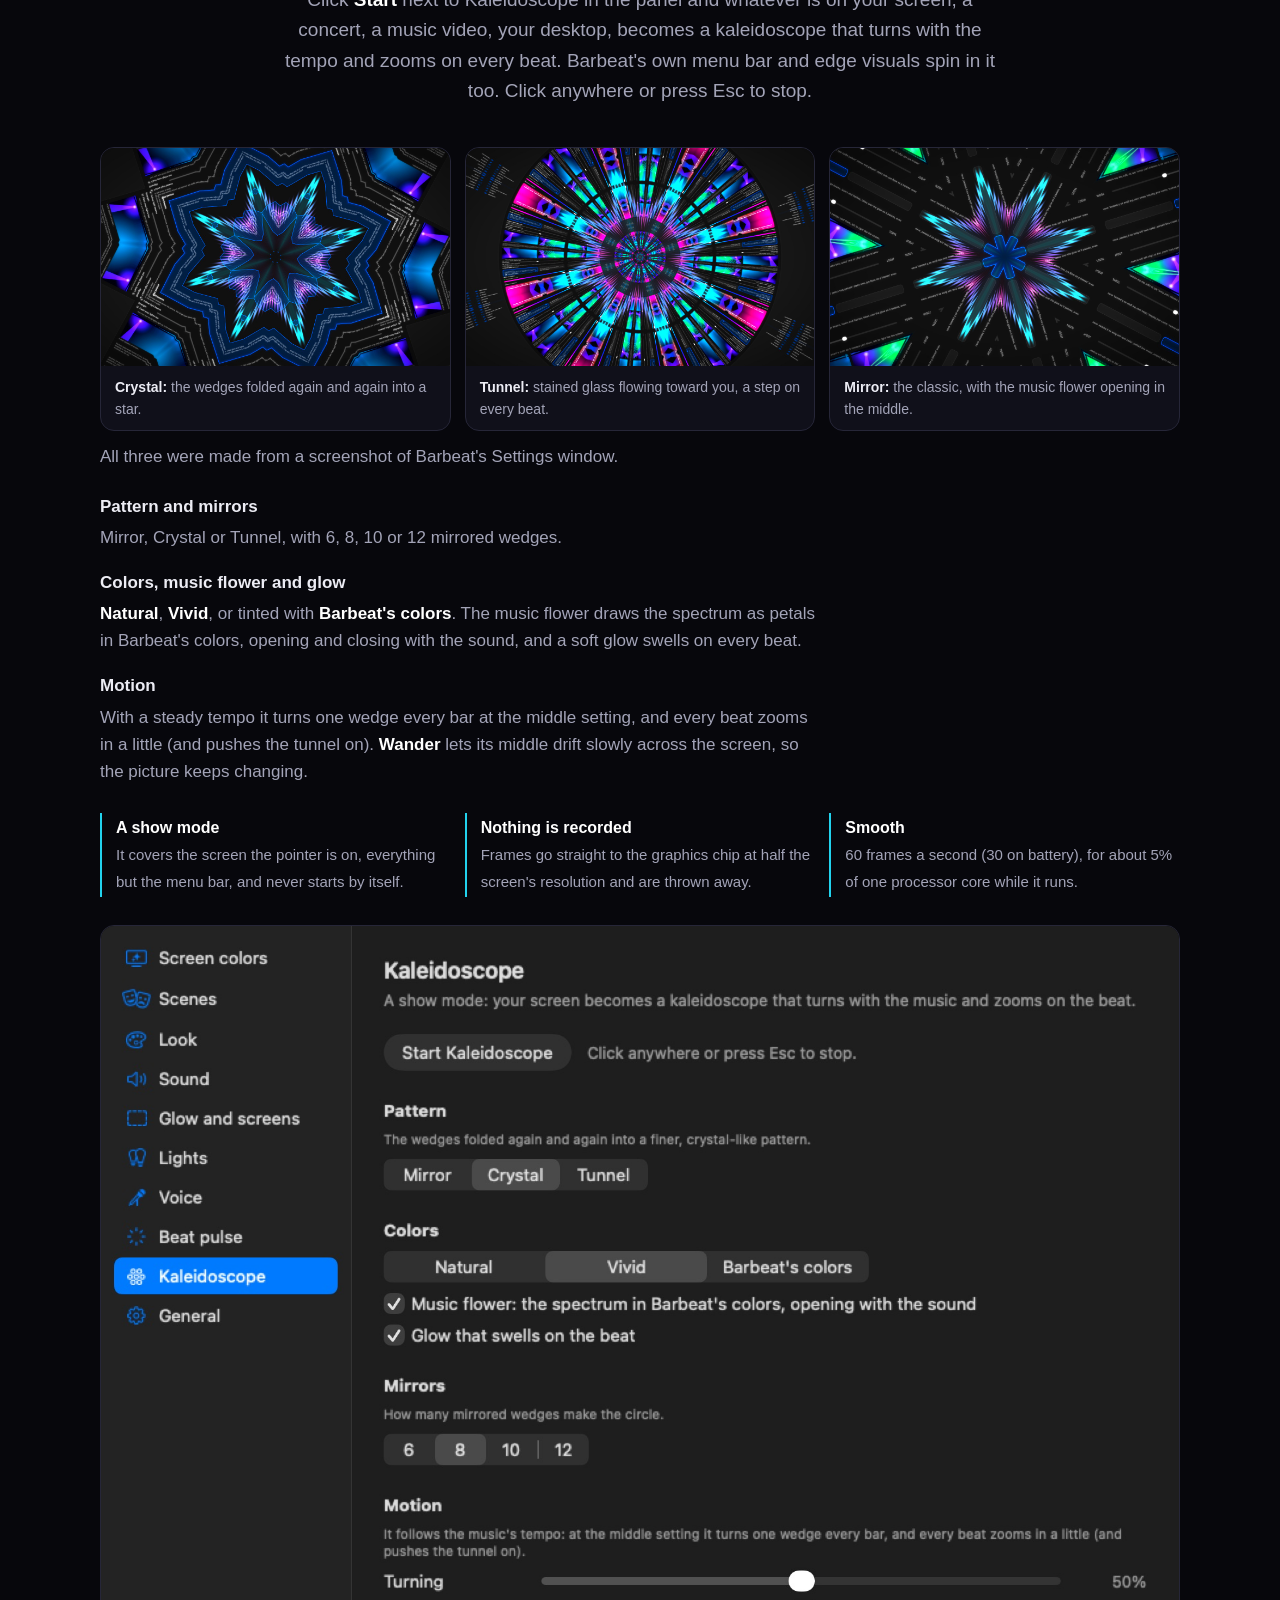
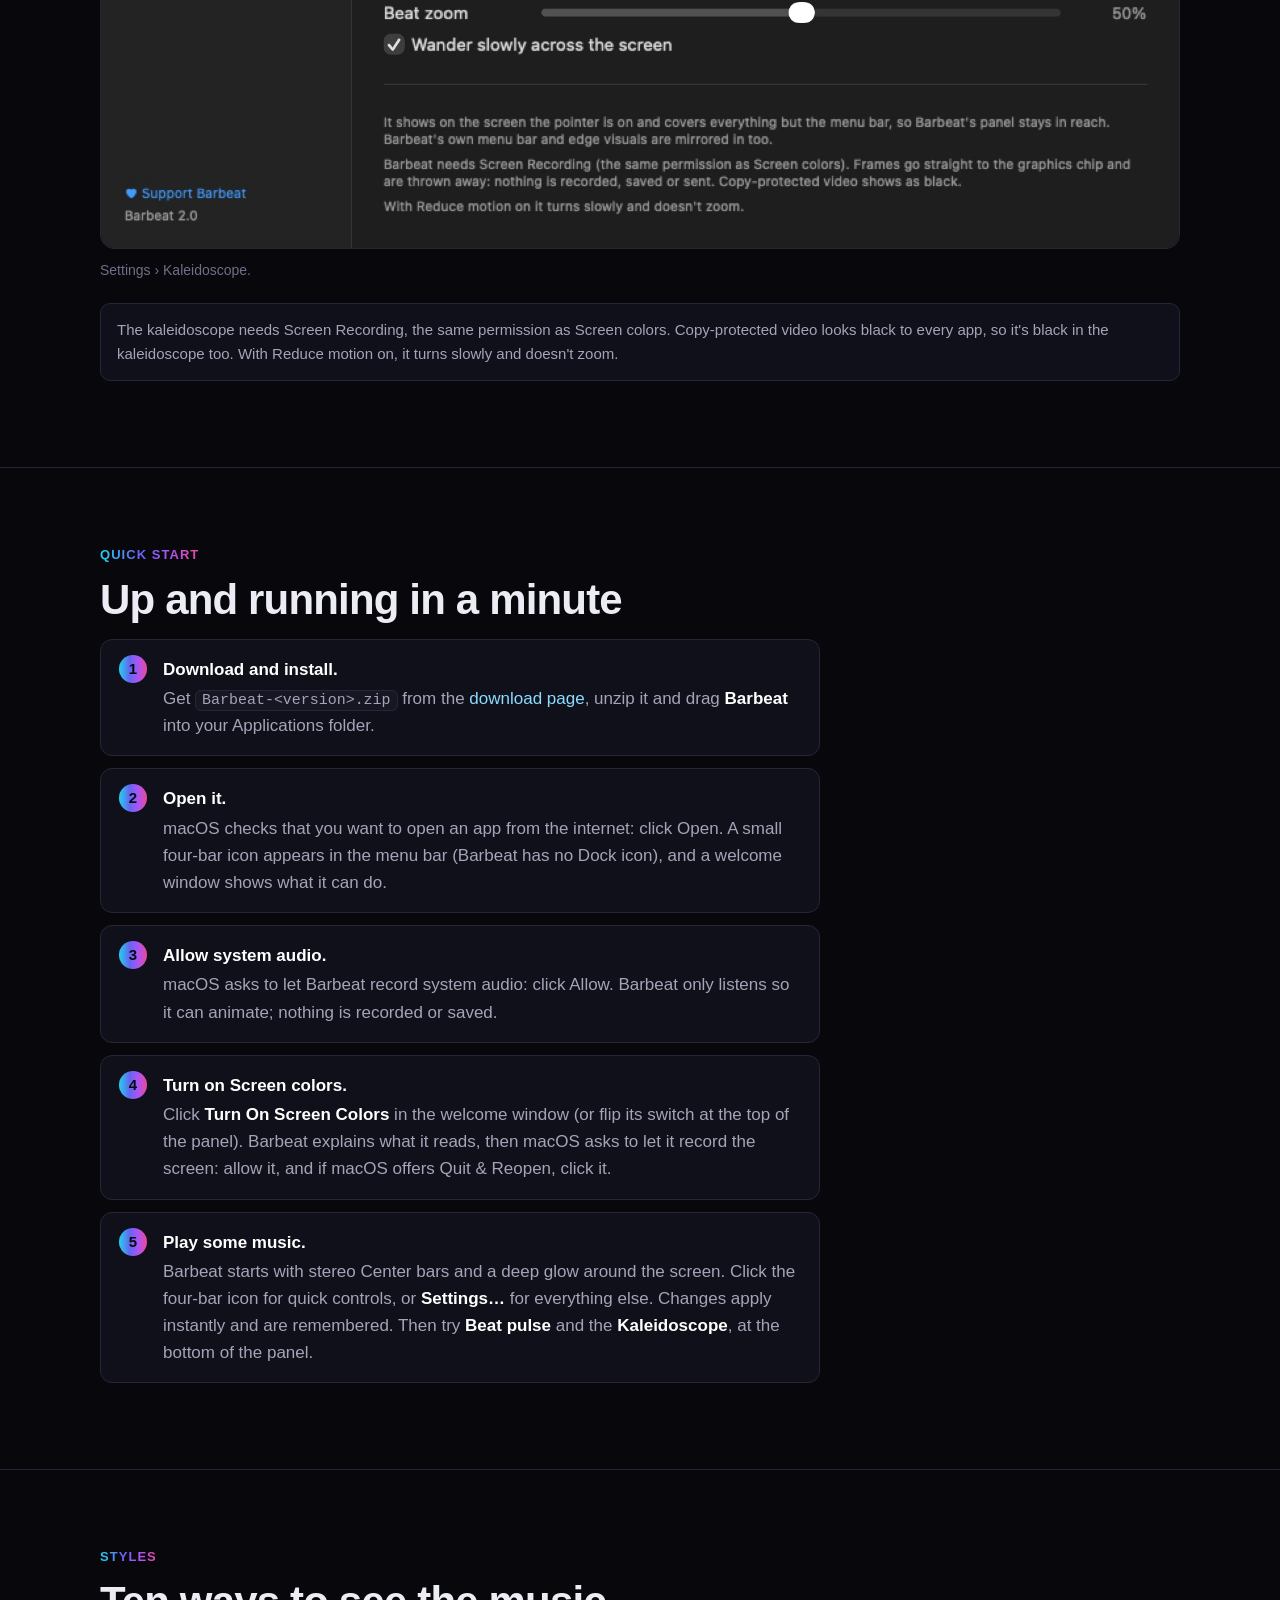
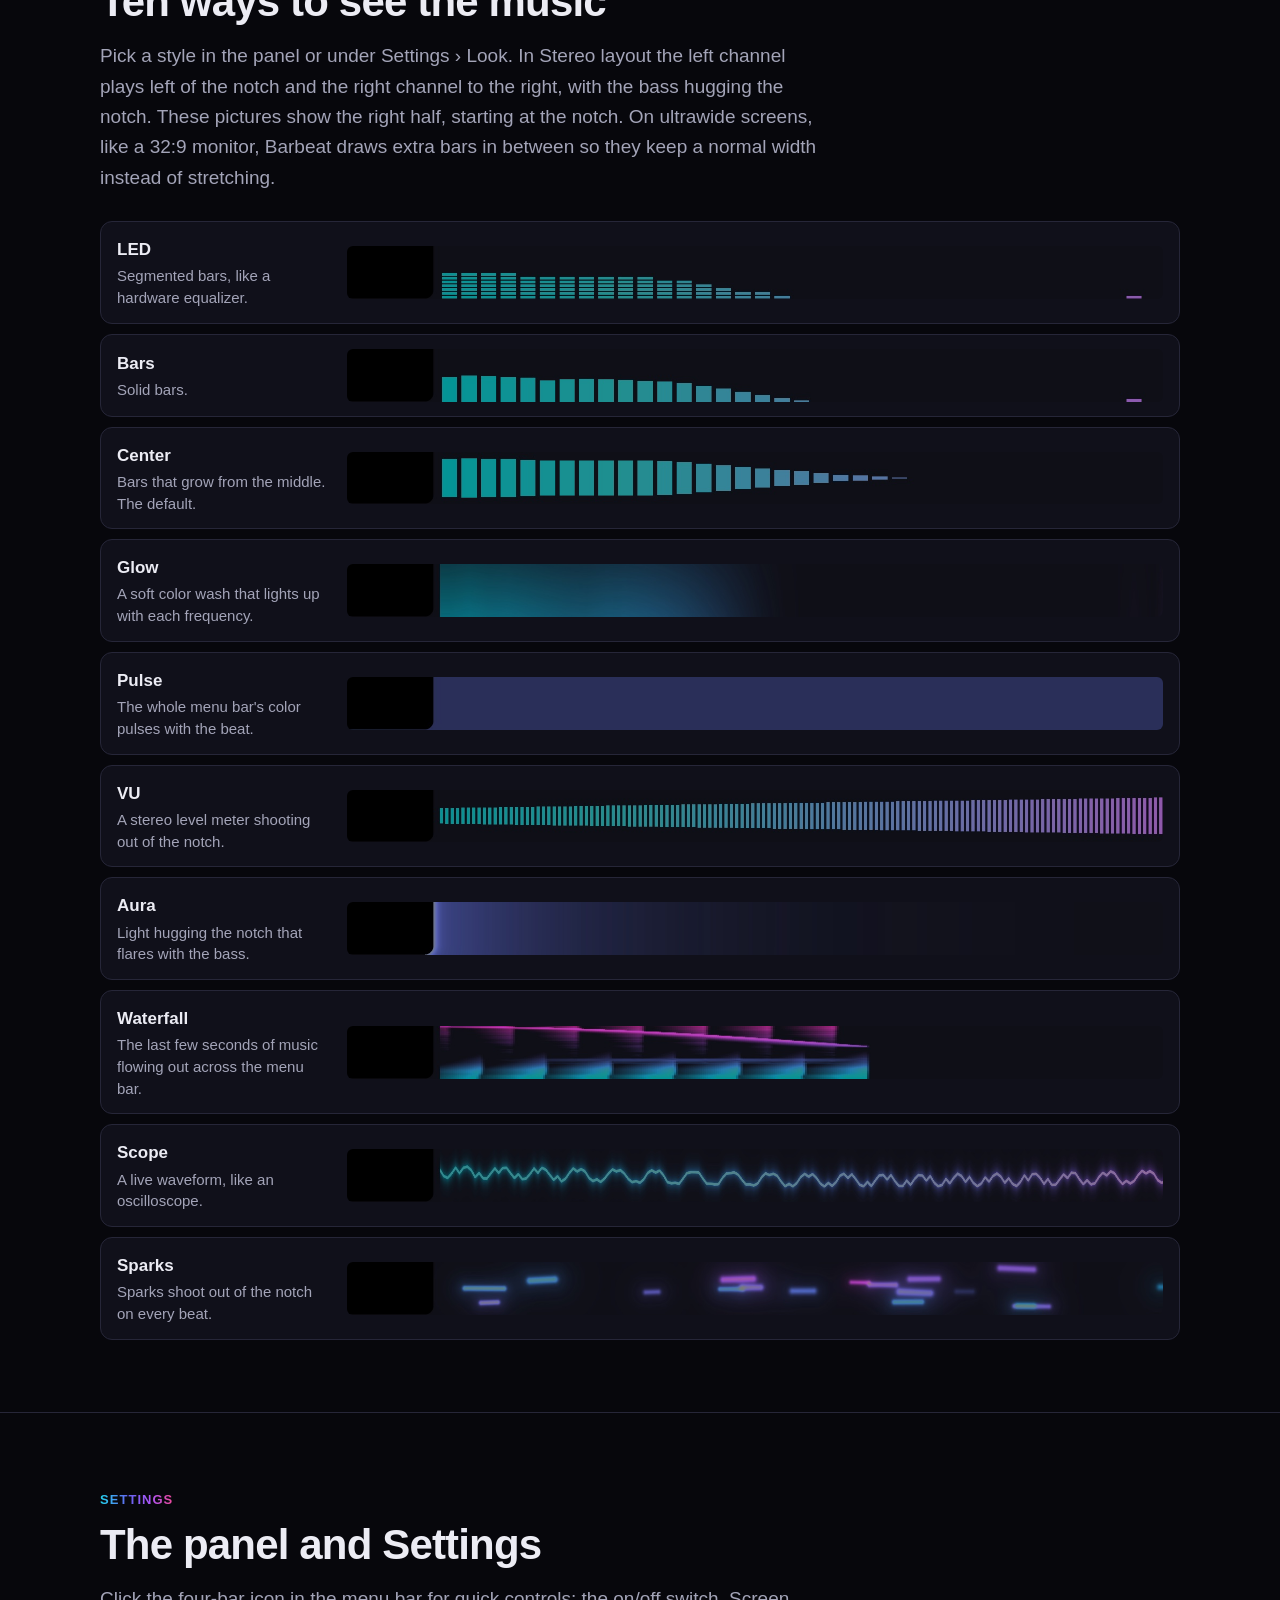
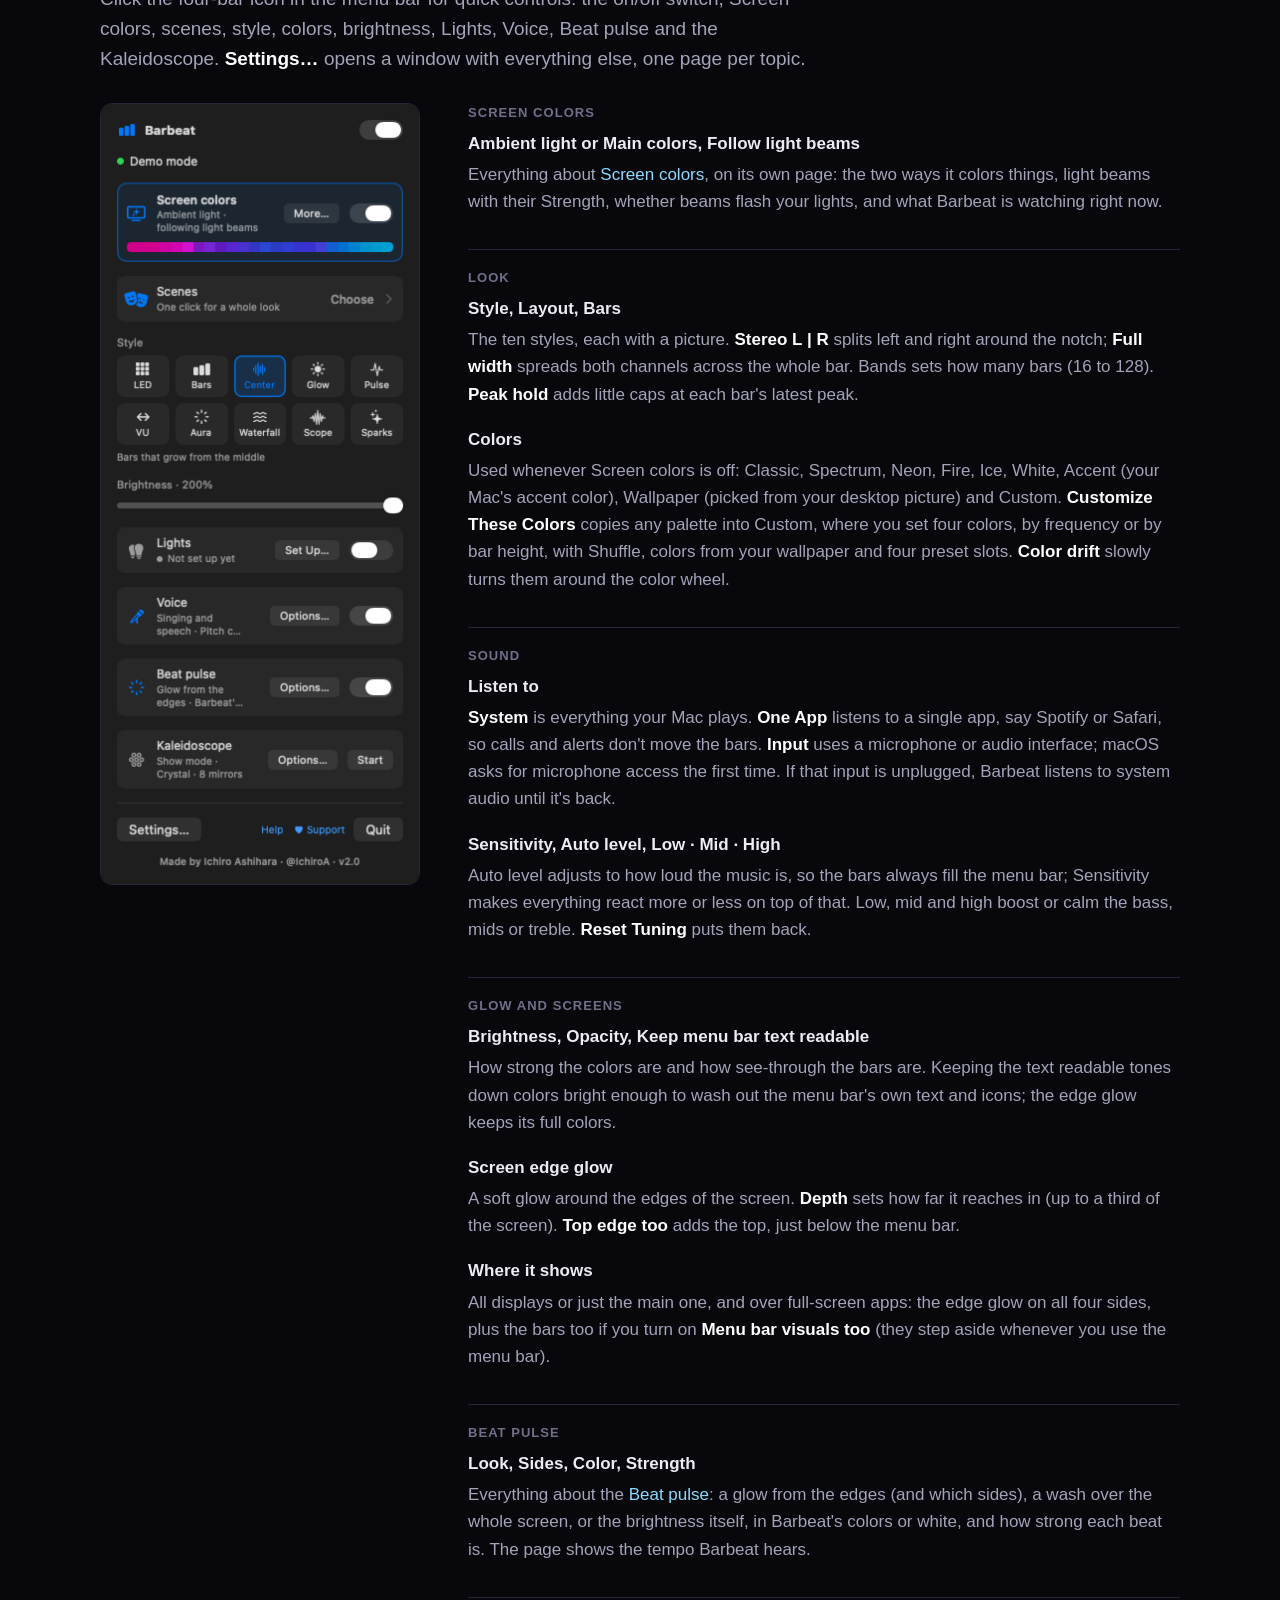
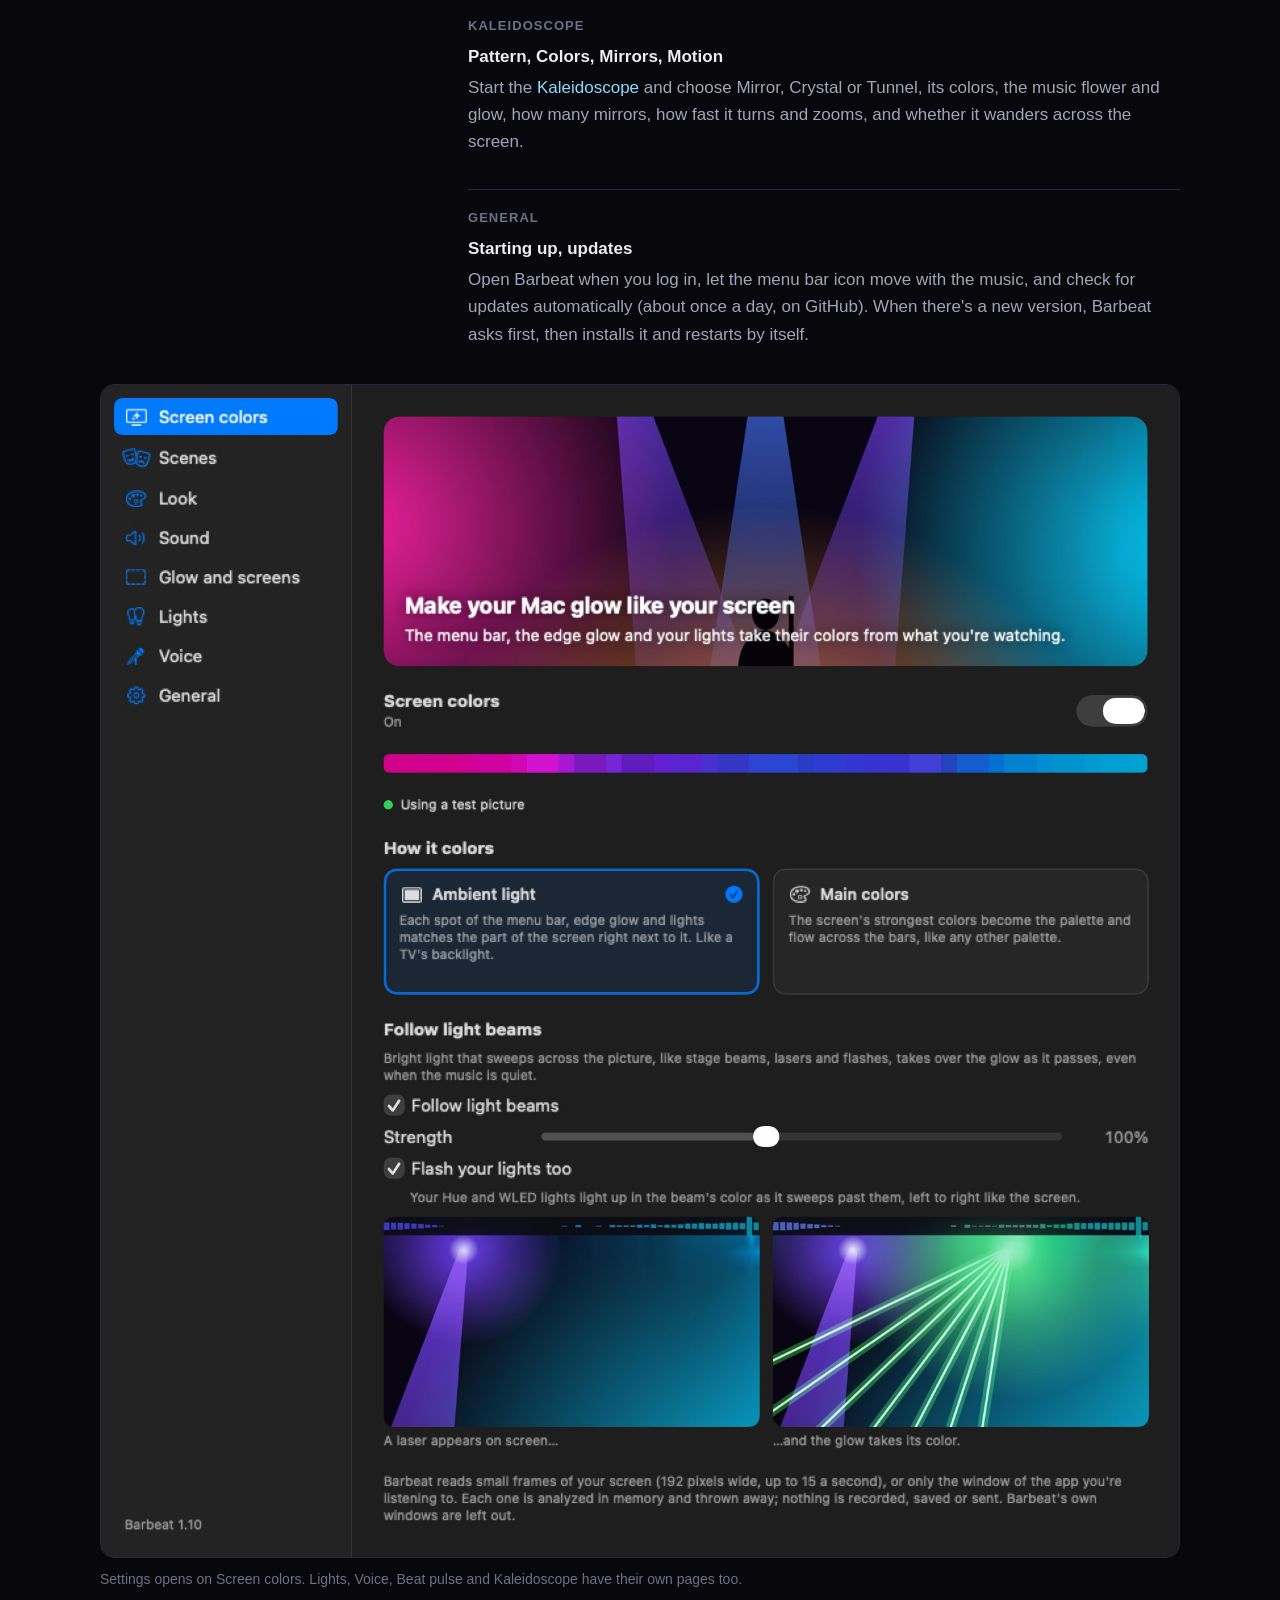
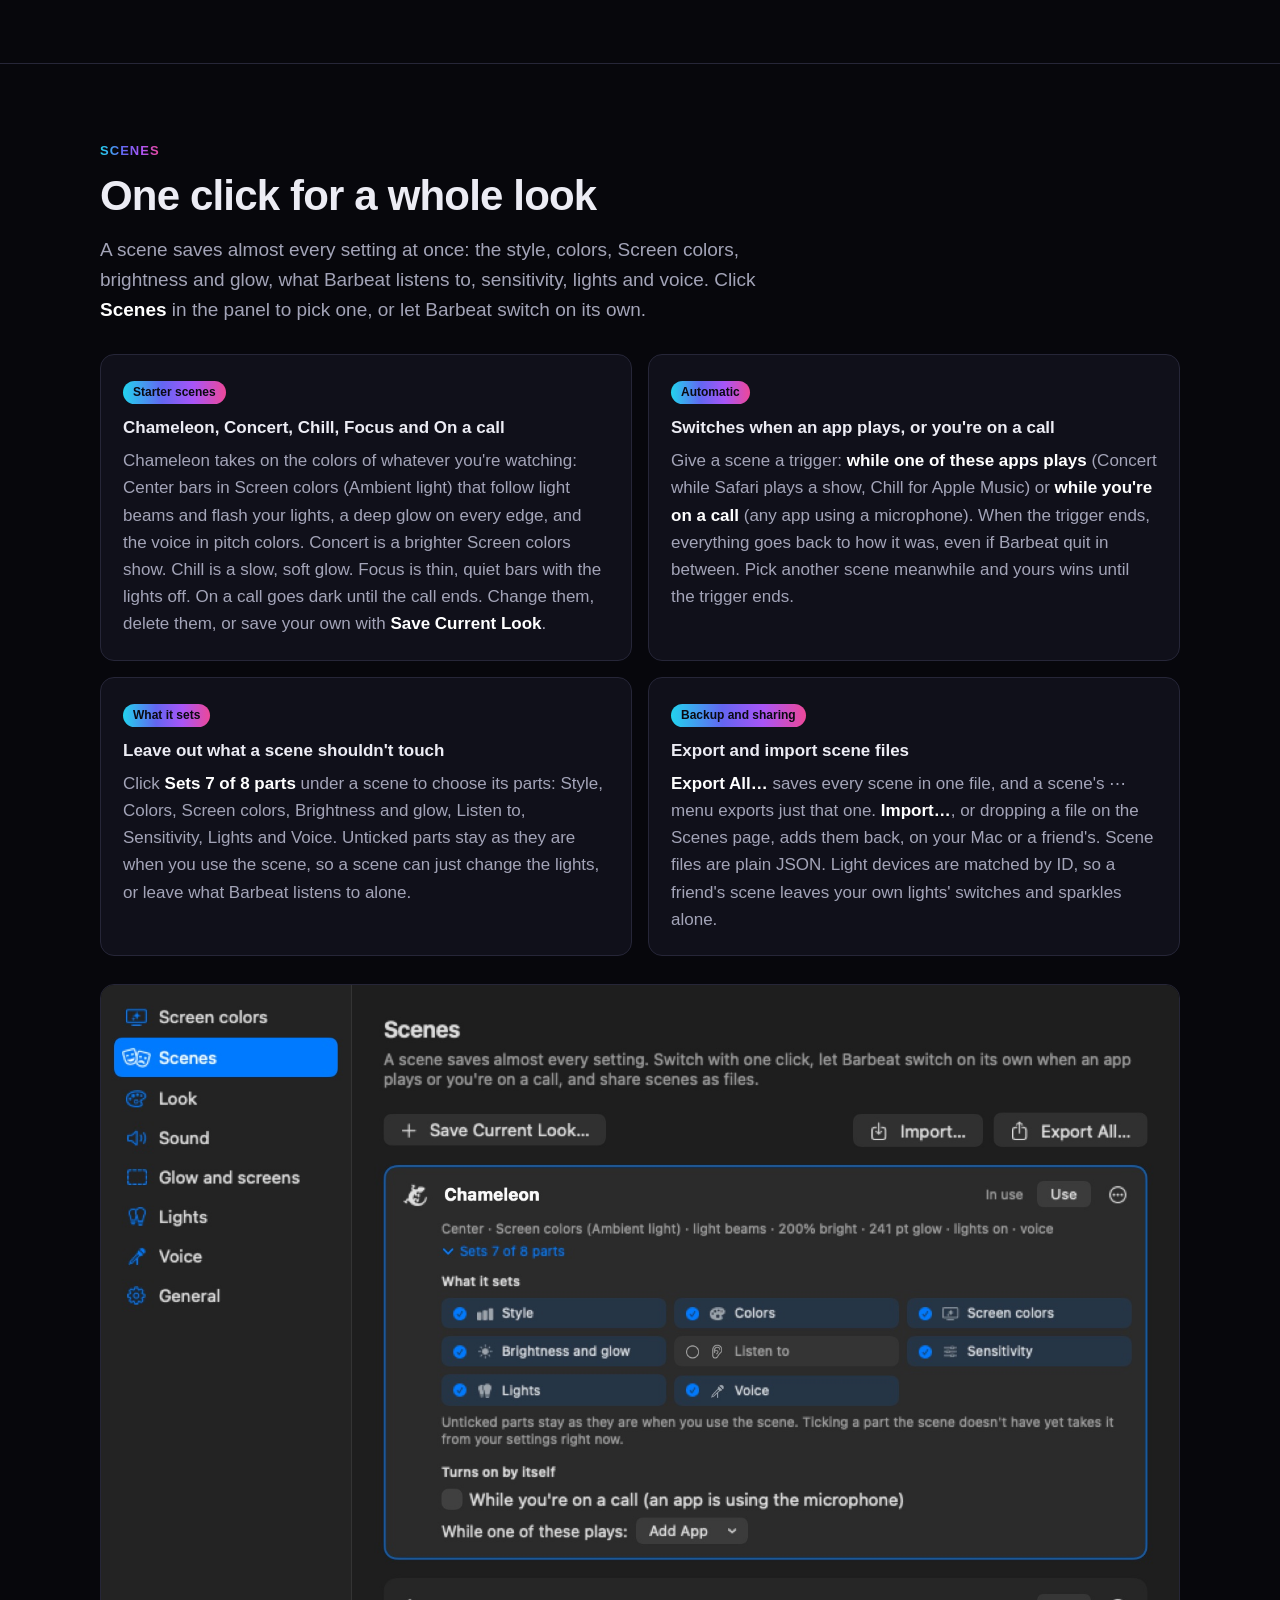
==== commit 73305bd2: "Barbeat 2.0: Beat pulse, Kaleidoscope, beat clock, sharper voice detection - Beat pulse: the whole s" ====
--- a/docs/index.html
+++ b/docs/index.html
@@ -4,12 +4,12 @@
   <meta charset="utf-8">
   <meta name="viewport" content="width=device-width, initial-scale=1">
   <title>Barbeat – Music visualizer for your Mac's menu bar</title>
-  <meta name="description" content="Barbeat is a free music visualizer for macOS. It turns your Mac's menu bar and screen edges into a light show that moves with your music, takes its colors from what's on screen, follows the singer, and can drive Philips Hue and WLED lights.">
+  <meta name="description" content="Barbeat is a free music visualizer for macOS. It turns your Mac's menu bar and screen edges into a light show that moves with your music, takes its colors from what's on screen, follows the singer, pulses the whole screen on the beat, turns it into a kaleidoscope, and can drive Philips Hue and WLED lights.">
   <link rel="canonical" href="https://ichiroa.github.io/Barbeat/">
   <meta property="og:type" content="website">
   <meta property="og:url" content="https://ichiroa.github.io/Barbeat/">
   <meta property="og:title" content="Barbeat – Music visualizer for your Mac's menu bar">
-  <meta property="og:description" content="A light show in your Mac's menu bar that moves with your music and takes its colors from what's on screen.">
+  <meta property="og:description" content="A light show in your Mac's menu bar and across your screen that moves with your music, locks to the beat and takes its colors from what's on screen.">
   <meta property="og:image" content="https://ichiroa.github.io/Barbeat/images/hero.jpg">
   <meta property="og:image:width" content="2000">
   <meta property="og:image:height" content="1292">
@@ -24,6 +24,8 @@
     <a class="brand" href="#top"><img src="images/icon.png" alt="" width="28" height="28">Barbeat</a>
     <nav aria-label="Sections">
       <a href="#screen-colors">Screen colors</a>
+      <a class="optional" href="#pulse">Beat pulse</a>
+      <a class="optional" href="#kaleidoscope">Kaleidoscope</a>
       <a class="optional" href="#start">Quick start</a>
       <a class="optional" href="#styles">Styles</a>
       <a class="optional" href="#settings">Settings</a>
@@ -46,6 +48,7 @@
       <a class="button primary" href="https://github.com/IchiroA/Barbeat/releases/latest">Download for Mac</a>
       <a class="button" href="https://github.com/IchiroA/Barbeat">View on GitHub</a>
     </div>
+    <p class="fine"><strong>New in 2.0:</strong> <a href="#pulse">the whole screen pulses with the beat</a>, a <a href="#kaleidoscope">kaleidoscope show mode</a>, effects locked to the song's tempo, and sharper voice detection.</p>
     <p class="fine">Free and open source · Apple Silicon (M1 or newer) · macOS 14.2 or later · Signed and notarized by Apple</p>
     <figure>
       <div class="shot glow"><img src="images/hero.jpg" alt="A concert stage lit magenta on the left, violet and blue in the middle and cyan on the right. Barbeat's bars in the menu bar take the same colors as the lights below them." width="2000" height="1292"></div>
@@ -105,6 +108,96 @@
     </div>
   </section>
 
+  <section id="pulse">
+    <div class="wrap">
+      <div class="feature-head">
+        <span class="eyebrow gradient-text">New in 2.0 · Beat pulse</span>
+        <h2>The whole screen moves with the beat.</h2>
+        <p class="lead">Turn on <strong>Beat pulse</strong> in the panel and your screen pulses on every beat, in Barbeat's colors or white. It has its own switch and doesn't change anything else: clicks go straight through and the menu bar stays as it is.</p>
+      </div>
+      <figure class="shot"><img src="images/pulse-edges.jpg" alt="The concert stage with a violet glow coming in from every edge of the screen on a beat, while the middle of the picture stays clear." width="2000" height="1292" loading="lazy"></figure>
+      <figcaption>Glow from the edges, on a beat: light floods in from every side while the middle stays clear.</figcaption>
+
+      <div class="cards" style="margin-top: 28px;">
+        <div class="card">
+          <span class="tag">Glow from the edges</span>
+          <h4>Light pours in from the sides</h4>
+          <p class="muted">A glow comes in from the edges on every beat and fades before the next one. Choose which sides glow: left, top, right and bottom are all on to start.</p>
+        </div>
+        <div class="card">
+          <span class="tag">Whole screen</span>
+          <h4>A wash of color</h4>
+          <p class="muted">A see-through wash of color over everything on each beat, never more than about a third of the way.</p>
+        </div>
+        <div class="card">
+          <span class="tag">Brightness</span>
+          <h4>The screen itself breathes</h4>
+          <p class="muted">The display dims between beats and comes back to full brightness on each one, like stage lights. Barbeat gives the display back as soon as the music stops, the pulse is off, or it quits.</p>
+        </div>
+      </div>
+
+      <h3>On the beat, not just on the bass</h3>
+      <p class="prose muted">Barbeat works out the song's tempo and keeps a beat clock locked to it, like a DJ app's beat grid. Effects land on every beat, keep time through a breakdown, and ignore bass notes that fall between the beats. It locks on within a few seconds of music, and the Beat pulse page shows the tempo it hears, like <strong>128 BPM</strong>. Music without a steady beat, like a waltz or an ambient track, simply pulses with its bass hits.</p>
+
+      <div class="facts">
+        <div class="fact"><strong>Strength</strong><span>How bright the glow gets on a beat, or how far the screen dims between beats (up to 40%).</span></div>
+        <div class="fact"><strong>Safe to watch</strong><span>Never more than three flashes a second. With Reduce motion on, beats are softer and slower.</span></div>
+        <div class="fact"><strong>Light on the Mac</strong><span>The glow's shape is drawn once; each beat only changes its color and brightness.</span></div>
+        <div class="fact"><strong>Same screens</strong><span>It covers the screens the menu bar visuals use, and full-screen apps too when Show over full-screen apps is on.</span></div>
+      </div>
+      <figure class="shot" style="margin-top: 28px;">
+        <img src="images/settings-pulse.jpg" alt="Settings › Beat pulse: the switch and the tempo it hears (120 BPM), the three looks with Glow from the edges chosen, checkboxes for the left, top, right and bottom sides, Barbeat's colors or White, and the strength on each beat" width="1640" height="1232" loading="lazy">
+      </figure>
+      <figcaption>Settings › Beat pulse, with the tempo Barbeat hears at the top right.</figcaption>
+      <p class="note">Brightness changes the display's color curve, as f.lux and similar apps do, so it may not mix well with them. macOS puts the display back by itself if Barbeat quits for any reason.</p>
+    </div>
+  </section>
+
+  <section id="kaleidoscope">
+    <div class="wrap">
+      <div class="feature-head">
+        <span class="eyebrow gradient-text">New in 2.0 · Kaleidoscope</span>
+        <h2>Your screen, as a kaleidoscope.</h2>
+        <p class="lead">Click <strong>Start</strong> next to Kaleidoscope in the panel and whatever is on your screen, a concert, a music video, your desktop, becomes a kaleidoscope that turns with the tempo and zooms on every beat. Barbeat's own menu bar and edge visuals spin in it too. Click anywhere or press Esc to stop.</p>
+      </div>
+      <div class="trio">
+        <figure>
+          <img src="images/kaleidoscope-crystal.jpg" alt="Crystal pattern: a glowing eight-pointed star of blue and violet folds with cyan rays, made from a screenshot" width="1280" height="800" loading="lazy">
+          <figcaption><strong>Crystal:</strong> the wedges folded again and again into a star.</figcaption>
+        </figure>
+        <figure>
+          <img src="images/kaleidoscope-tunnel.jpg" alt="Tunnel pattern: rings of magenta, cyan and violet panels like stained glass, leading into the middle" width="1280" height="800" loading="lazy">
+          <figcaption><strong>Tunnel:</strong> stained glass flowing toward you, a step on every beat.</figcaption>
+        </figure>
+        <figure>
+          <img src="images/kaleidoscope-mirror.jpg" alt="Mirror pattern: mirrored wedges of a settings window, with cyan and pink music-flower petals opening in the middle" width="1280" height="800" loading="lazy">
+          <figcaption><strong>Mirror:</strong> the classic, with the music flower opening in the middle.</figcaption>
+        </figure>
+      </div>
+      <p class="muted" style="margin-top: 12px;">All three were made from a screenshot of Barbeat's Settings window.</p>
+      <div class="prose" style="margin-top: 22px;">
+        <dl>
+          <dt>Pattern and mirrors</dt>
+          <dd>Mirror, Crystal or Tunnel, with 6, 8, 10 or 12 mirrored wedges.</dd>
+          <dt>Colors, music flower and glow</dt>
+          <dd><strong>Natural</strong>, <strong>Vivid</strong>, or tinted with <strong>Barbeat's colors</strong>. The music flower draws the spectrum as petals in Barbeat's colors, opening and closing with the sound, and a soft glow swells on every beat.</dd>
+          <dt>Motion</dt>
+          <dd>With a steady tempo it turns one wedge every bar at the middle setting, and every beat zooms in a little (and pushes the tunnel on). <strong>Wander</strong> lets its middle drift slowly across the screen, so the picture keeps changing.</dd>
+        </dl>
+      </div>
+      <div class="facts">
+        <div class="fact"><strong>A show mode</strong><span>It covers the screen the pointer is on, everything but the menu bar, and never starts by itself.</span></div>
+        <div class="fact"><strong>Nothing is recorded</strong><span>Frames go straight to the graphics chip at half the screen's resolution and are thrown away.</span></div>
+        <div class="fact"><strong>Smooth</strong><span>60 frames a second (30 on battery), for about 5% of one processor core while it runs.</span></div>
+      </div>
+      <figure class="shot" style="margin-top: 28px;">
+        <img src="images/settings-kaleidoscope.jpg" alt="Settings › Kaleidoscope: Start Kaleidoscope, Mirror, Crystal or Tunnel, Natural, Vivid or Barbeat's colors, the music flower and glow checkboxes, 6 to 12 mirrors, Turning and Beat zoom sliders and Wander" width="1640" height="1402" loading="lazy">
+      </figure>
+      <figcaption>Settings › Kaleidoscope.</figcaption>
+      <p class="note">The kaleidoscope needs Screen Recording, the same permission as Screen colors. Copy-protected video looks black to every app, so it's black in the kaleidoscope too. With Reduce motion on, it turns slowly and doesn't zoom.</p>
+    </div>
+  </section>
+
   <section id="start">
     <div class="wrap">
       <span class="eyebrow gradient-text">Quick start</span>
@@ -114,7 +207,7 @@
         <li><strong>Open it.</strong><p>macOS checks that you want to open an app from the internet: click Open. A small four-bar icon appears in the menu bar (Barbeat has no Dock icon), and a welcome window shows what it can do.</p></li>
         <li><strong>Allow system audio.</strong><p>macOS asks to let Barbeat record system audio: click Allow. Barbeat only listens so it can animate; nothing is recorded or saved.</p></li>
         <li><strong>Turn on Screen colors.</strong><p>Click <strong>Turn On Screen Colors</strong> in the welcome window (or flip its switch at the top of the panel). Barbeat explains what it reads, then macOS asks to let it record the screen: allow it, and if macOS offers Quit &amp; Reopen, click it.</p></li>
-        <li><strong>Play some music.</strong><p>Barbeat starts with stereo Center bars and a deep glow around the screen. Click the four-bar icon for quick controls, or <strong>Settings…</strong> for everything else. Changes apply instantly and are remembered.</p></li>
+        <li><strong>Play some music.</strong><p>Barbeat starts with stereo Center bars and a deep glow around the screen. Click the four-bar icon for quick controls, or <strong>Settings…</strong> for everything else. Changes apply instantly and are remembered. Then try <strong>Beat pulse</strong> and the <strong>Kaleidoscope</strong>, at the bottom of the panel.</p></li>
       </ol>
     </div>
   </section>
@@ -143,9 +236,9 @@
     <div class="wrap">
       <span class="eyebrow gradient-text">Settings</span>
       <h2>The panel and Settings</h2>
-      <p class="lead">Click the four-bar icon in the menu bar for quick controls: the on/off switch, Screen colors, scenes, style, colors, brightness, Lights and Voice. <strong>Settings…</strong> opens a window with everything else, one page per topic.</p>
+      <p class="lead">Click the four-bar icon in the menu bar for quick controls: the on/off switch, Screen colors, scenes, style, colors, brightness, Lights, Voice, Beat pulse and the Kaleidoscope. <strong>Settings…</strong> opens a window with everything else, one page per topic.</p>
       <div class="settings">
-        <div class="panel"><img src="images/panel.png" alt="The Barbeat panel: the on/off switch, the Screen colors card with the colors it sees, a Scenes button showing Chameleon, ten styles, Brightness, Lights and Voice, Settings, Help, Support and Quit, and who made it" width="640" height="1280" loading="lazy"></div>
+        <div class="panel"><img src="images/panel.png" alt="The Barbeat panel: the on/off switch, the Screen colors card with the colors it sees, a Scenes button, ten styles, Brightness, then rows for Lights, Voice, Beat pulse and Kaleidoscope (with a Start button), Settings, Help, Support and Quit, and who made it" width="640" height="1570" loading="lazy"></div>
         <div>
           <p class="group-title">Screen colors</p>
           <dl>
@@ -179,6 +272,18 @@
             <dd>All displays or just the main one, and over full-screen apps: the edge glow on all four sides, plus the bars too if you turn on <strong>Menu bar visuals too</strong> (they step aside whenever you use the menu bar).</dd>
           </dl>
 
+          <p class="group-title">Beat pulse</p>
+          <dl>
+            <dt>Look, Sides, Color, Strength</dt>
+            <dd>Everything about the <a href="#pulse">Beat pulse</a>: a glow from the edges (and which sides), a wash over the whole screen, or the brightness itself, in Barbeat's colors or white, and how strong each beat is. The page shows the tempo Barbeat hears.</dd>
+          </dl>
+
+          <p class="group-title">Kaleidoscope</p>
+          <dl>
+            <dt>Pattern, Colors, Mirrors, Motion</dt>
+            <dd>Start the <a href="#kaleidoscope">Kaleidoscope</a> and choose Mirror, Crystal or Tunnel, its colors, the music flower and glow, how many mirrors, how fast it turns and zooms, and whether it wanders across the screen.</dd>
+          </dl>
+
           <p class="group-title">General</p>
           <dl>
             <dt>Starting up, updates</dt>
@@ -189,7 +294,7 @@
       <figure class="shot" style="margin-top: 36px;">
         <img src="images/settings-screen.jpg" alt="The Settings window on the Screen colors page: a sidebar with Screen colors, Scenes, Look, Sound, Glow and screens, Lights, Voice and General; the page shows the stage picture, the Screen colors switch, the colors it sees, the Ambient light and Main colors cards and the light beam settings" width="1640" height="1784" loading="lazy">
       </figure>
-      <figcaption>Settings opens on Screen colors. Lights and Voice have their own pages too.</figcaption>
+      <figcaption>Settings opens on Screen colors. Lights, Voice, Beat pulse and Kaleidoscope have their own pages too.</figcaption>
     </div>
   </section>
 
@@ -241,7 +346,7 @@
           <dt>Show on</dt>
           <dd>The menu bar, the edge glow and your lights, each on or off. Each light device also has its own Voice option: lights that follow the singer, or white sparkles on words.</dd>
         </dl>
-        <p class="muted">Barbeat finds voices with Apple's sound recognizer, built into macOS, plus its own check for a single pitched voice in the middle of the mix, where most singers are. Instrumental parts stay quiet. It all runs on your Mac and uses about 1% of one processor core.</p>
+        <p class="muted">Barbeat finds voices with Apple's sound recognizer, built into macOS, asked four times a second and weighed over the last two seconds together with how loud the middle of the mix is, where most singers are. So a doubtful moment mid-line doesn't switch the effect off, and instrumental parts and audiobooks stay quiet. The glow follows the singer's own loudness, and the pitch comes from the voice's harmonics, so the bass can't pull it down. It was tuned against isolated vocals from 21 songs, runs on your Mac, and uses about 1% of one processor core.</p>
       </div>
     </div>
   </section>
@@ -310,7 +415,7 @@
         <dt><code>barbeat://sleep/30</code> · <code>barbeat://sleep/off</code></dt>
         <dd>Start the lights' sleep timer (minutes), or cancel it.</dd>
         <dt><code>barbeat://settings/lights</code></dt>
-        <dd>Open Settings at a page: screen, scenes, look, sound, glow, lights, voice or general.</dd>
+        <dd>Open Settings at a page: screen, scenes, look, sound, glow, lights, voice, pulse, kaleidoscope or general.</dd>
       </dl>
     </div>
   </section>
@@ -340,6 +445,18 @@
         <div><p>Copy-protected video looks black to every app that reads the screen, so Barbeat keeps the last colors and picks up again as soon as the picture can be read. The music still moves the bars as usual.</p></div>
       </details>
       <details>
+        <summary>The screen dims and brightens with the music</summary>
+        <div><p>That's the <strong>Brightness</strong> look of the Beat pulse. Switch Beat pulse off in the panel, or choose another look on its Settings page; the display goes back to normal right away.</p></div>
+      </details>
+      <details>
+        <summary>The pulse or the kaleidoscope isn't on the beat</summary>
+        <div><p>Barbeat needs a few seconds of music to lock onto the tempo; until then it follows the bass hits. The Beat pulse page shows the tempo it hears. Music without a steady beat keeps following the bass hits. Tell us about a song it gets wrong by <a href="https://github.com/IchiroA/Barbeat/issues">opening an issue</a>.</p></div>
+      </details>
+      <details>
+        <summary>How do I stop the kaleidoscope?</summary>
+        <div><p>Click anywhere on it, press Esc, or click <strong>Stop</strong> next to Kaleidoscope in the panel. If it doesn't start, allow Barbeat under Privacy &amp; Security › Screen &amp; System Audio Recording (the screen recording list), then try again.</p></div>
+      </details>
+      <details>
         <summary>The menu bar is hard to read</summary>
         <div><p>Turn on <strong>Keep menu bar text readable</strong>. You can also lower Opacity or Brightness, or try a calmer style like Glow or Pulse.</p></div>
       </details>
@@ -353,7 +470,7 @@
       </details>
       <details>
         <summary>Does it use much battery?</summary>
-        <div><p>The drawing runs on the graphics chip. On battery Barbeat draws at 30 frames a second instead of 60, and it stops drawing whenever it's silent. To save more, turn off Screen edge glow or Follow light beams, or flip the switch at the top of the panel.</p></div>
+        <div><p>The drawing runs on the graphics chip. On battery Barbeat draws at 30 frames a second instead of 60, and it stops drawing whenever it's silent. To save more, turn off Screen edge glow or Follow light beams, or flip the switch at the top of the panel. The Beat pulse costs almost nothing; the Kaleidoscope uses about 5% of one processor core while it runs.</p></div>
       </details>
       <details>
         <summary>My Bluetooth headset sounds worse</summary>
@@ -374,7 +491,7 @@
     <div class="wrap prose">
       <span class="eyebrow gradient-text">Privacy</span>
       <h2>Nothing leaves your Mac</h2>
-      <p class="muted">Barbeat doesn't collect anything: no accounts, no analytics, no ads. Sound and screen frames are analyzed live in memory and never recorded, saved or sent. The only network traffic is to lights you set up yourself on your own network, and a once-a-day check for a newer version on GitHub, which you can turn off. Voices are found on your Mac with Apple's built-in sound recognizer. Read the full <a href="privacy.html">privacy policy</a>.</p>
+      <p class="muted">Barbeat doesn't collect anything: no accounts, no analytics, no ads. Sound and screen frames are analyzed live in memory and never recorded, saved or sent; the kaleidoscope's frames go straight to the graphics chip and are thrown away. The only network traffic is to lights you set up yourself on your own network, and a once-a-day check for a newer version on GitHub, which you can turn off. Voices are found on your Mac with Apple's built-in sound recognizer. Read the full <a href="privacy.html">privacy policy</a>.</p>
     </div>
   </section>
 
--- a/docs/style.css
+++ b/docs/style.css
@@ -111,6 +111,12 @@
 .pair figcaption { margin: 0; padding: 10px 14px; color: var(--muted); }
 .pair figcaption strong { color: var(--text); }
 @media (max-width: 680px) { .pair { grid-template-columns: 1fr; } }
+.trio { display: grid; grid-template-columns: repeat(3, 1fr); gap: 14px; margin-top: 18px; }
+.trio figure { margin: 0; background: var(--surface); border: 1px solid var(--line); border-radius: var(--radius); overflow: hidden; }
+.trio img { display: block; width: 100%; height: auto; }
+.trio figcaption { margin: 0; padding: 10px 14px; color: var(--muted); }
+.trio figcaption strong { color: var(--text); }
+@media (max-width: 820px) { .trio { grid-template-columns: 1fr; } }
 .facts { display: grid; grid-template-columns: repeat(auto-fit, minmax(230px, 1fr)); gap: 14px; margin-top: 28px; }
 .fact { border-left: 2px solid; border-image: var(--spectrum) 1; padding: 2px 0 2px 14px; }
 .fact strong { display: block; font-size: 16px; }
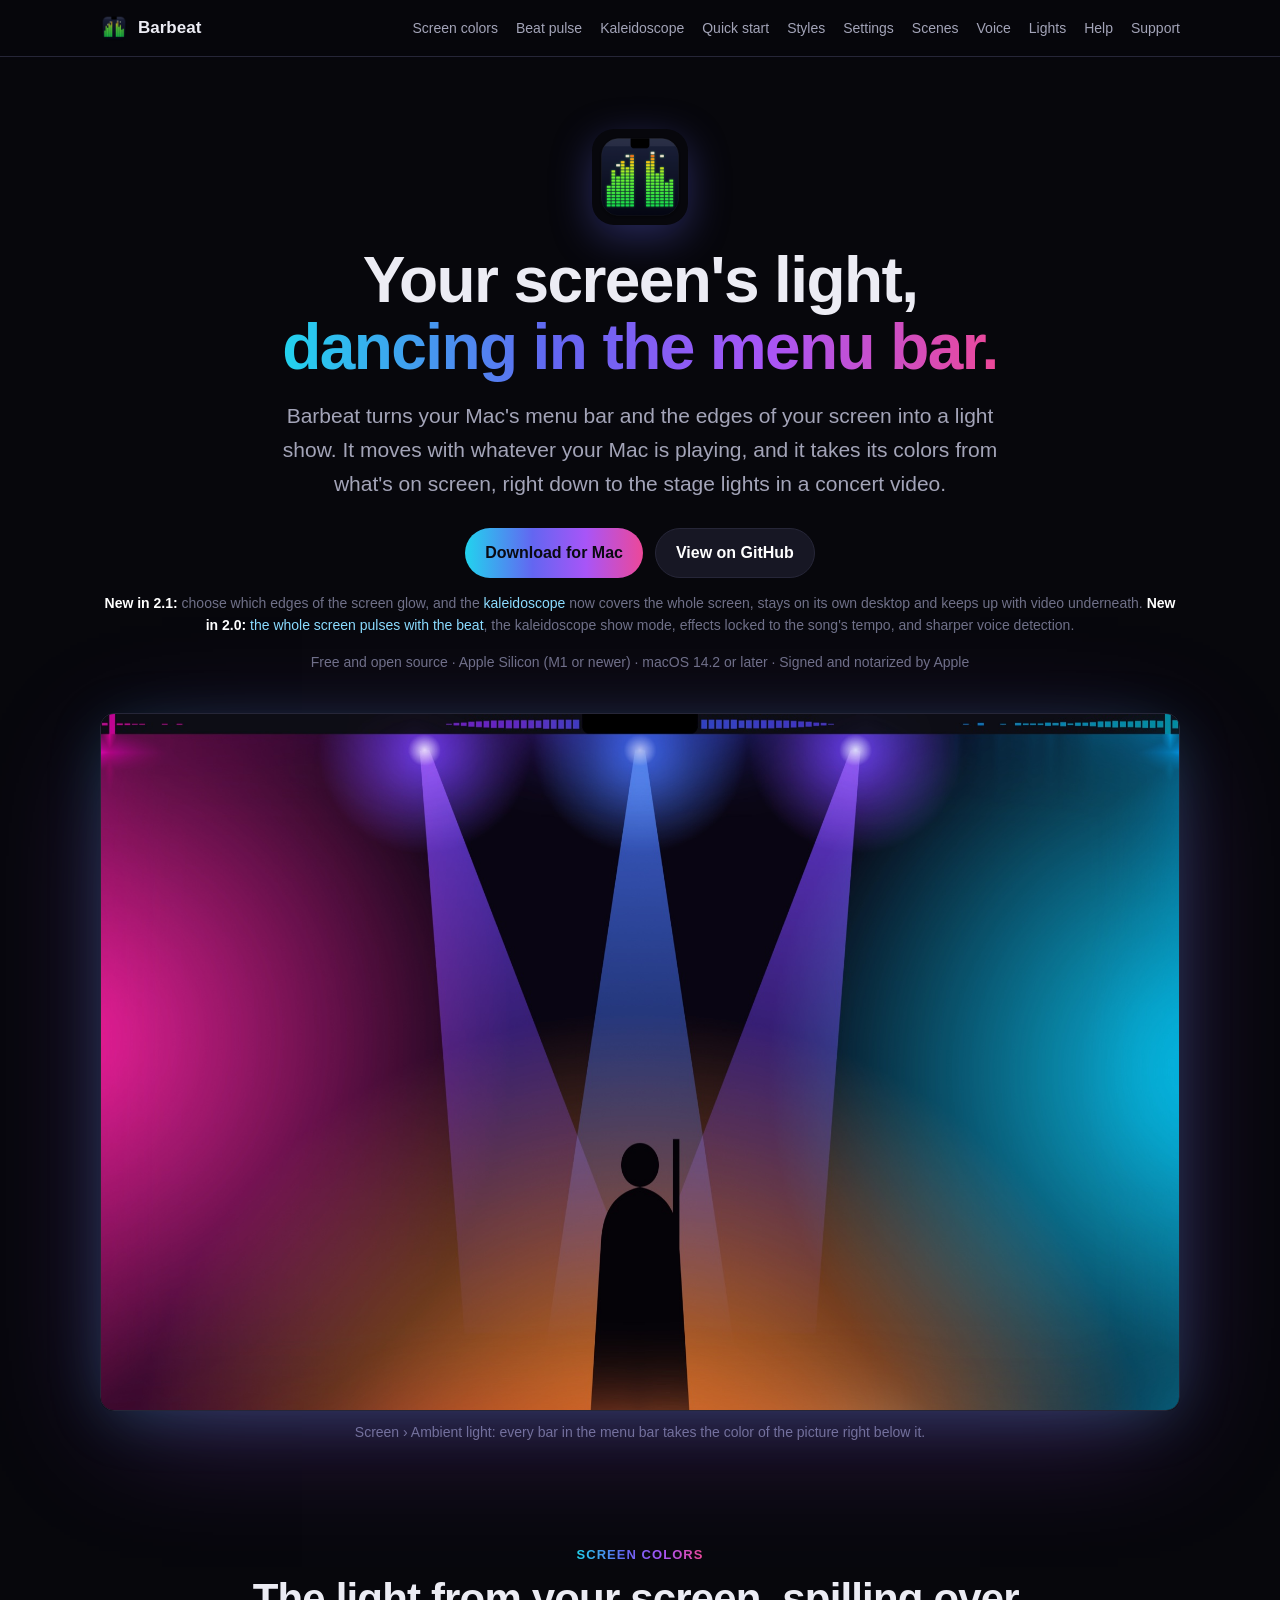
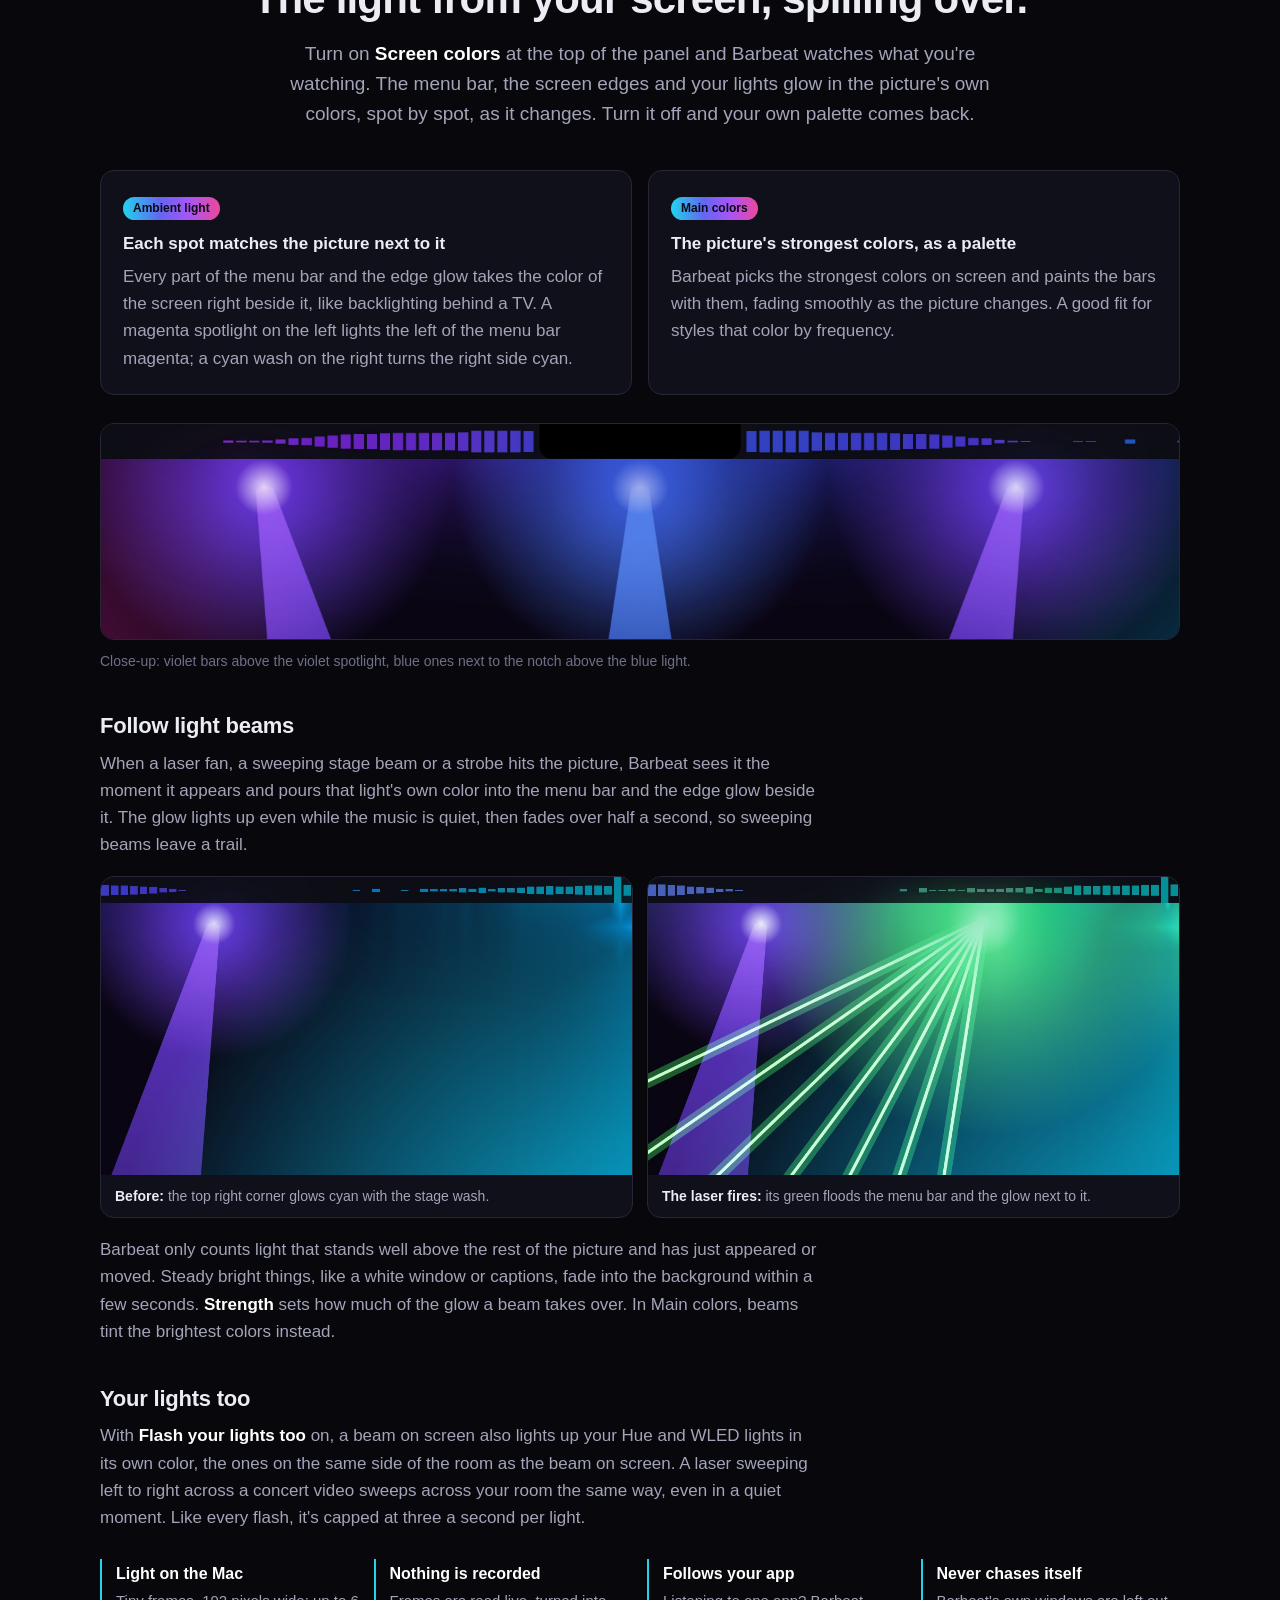
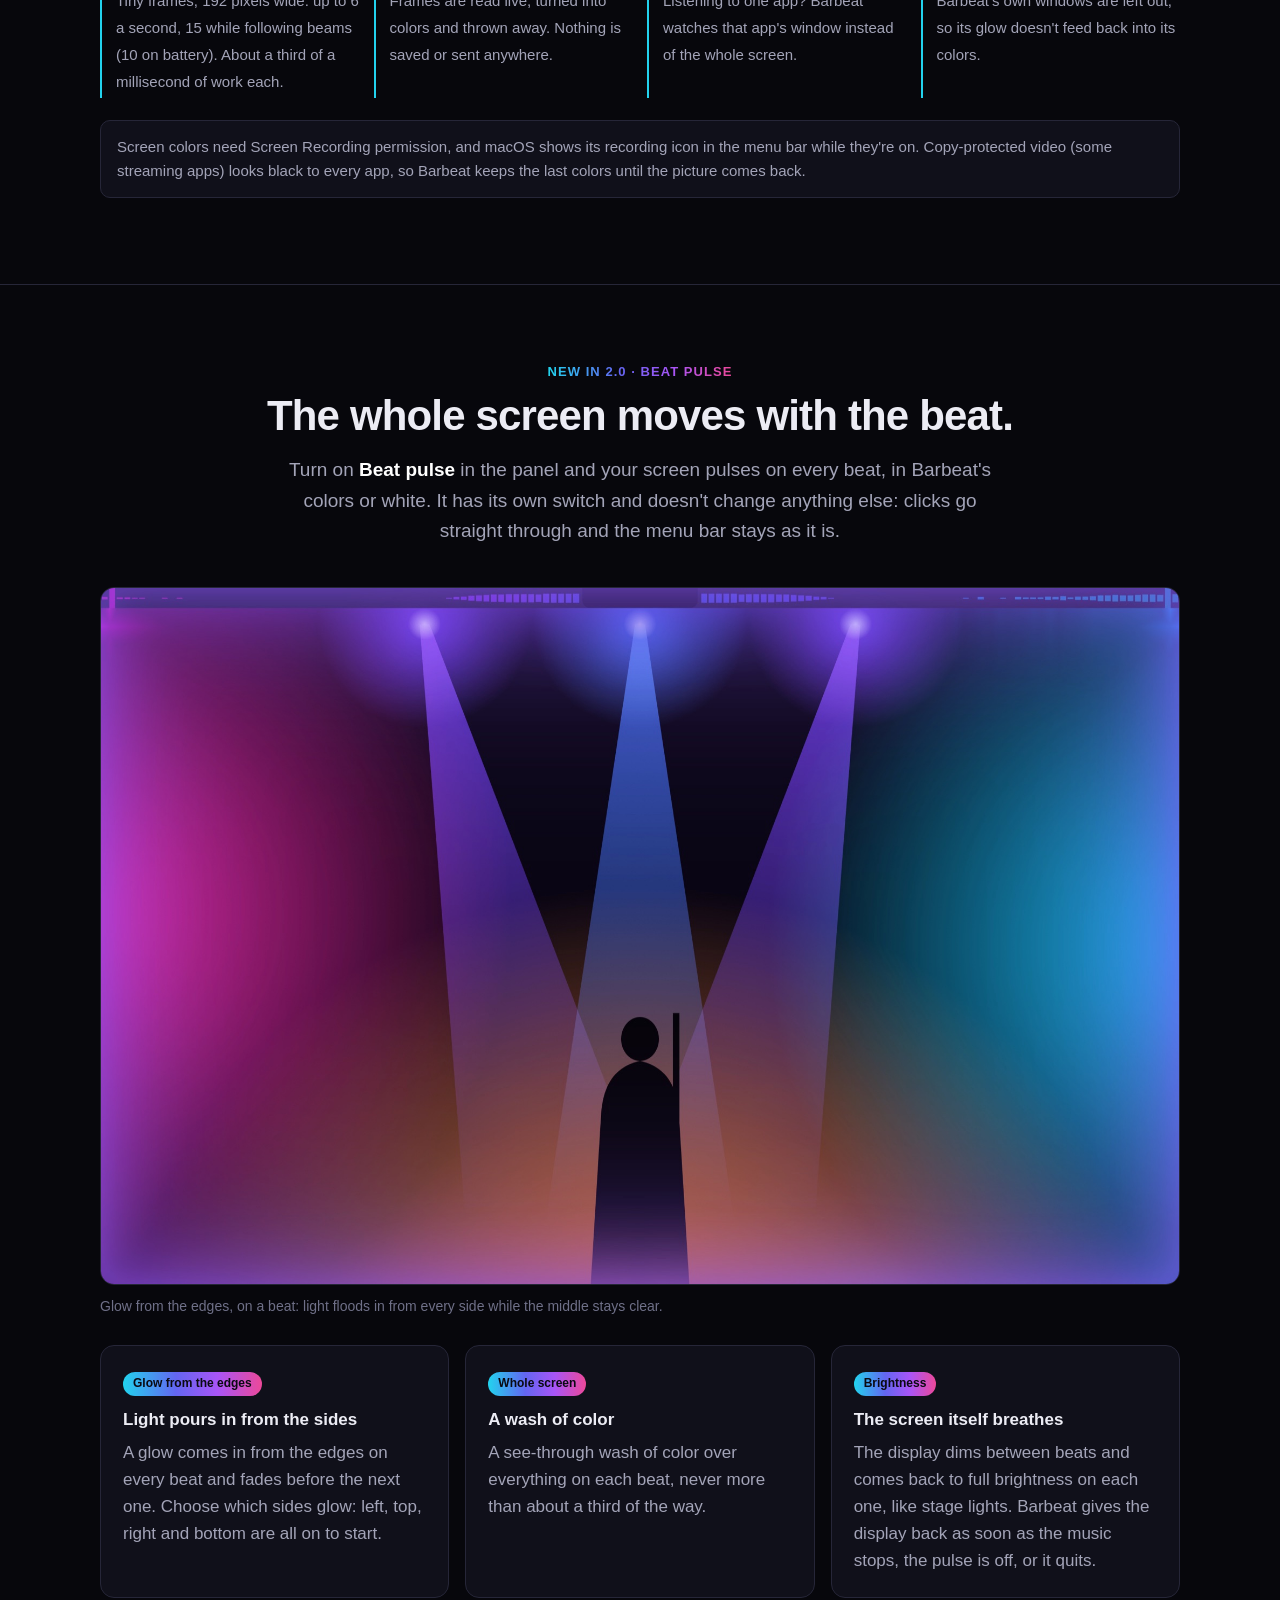
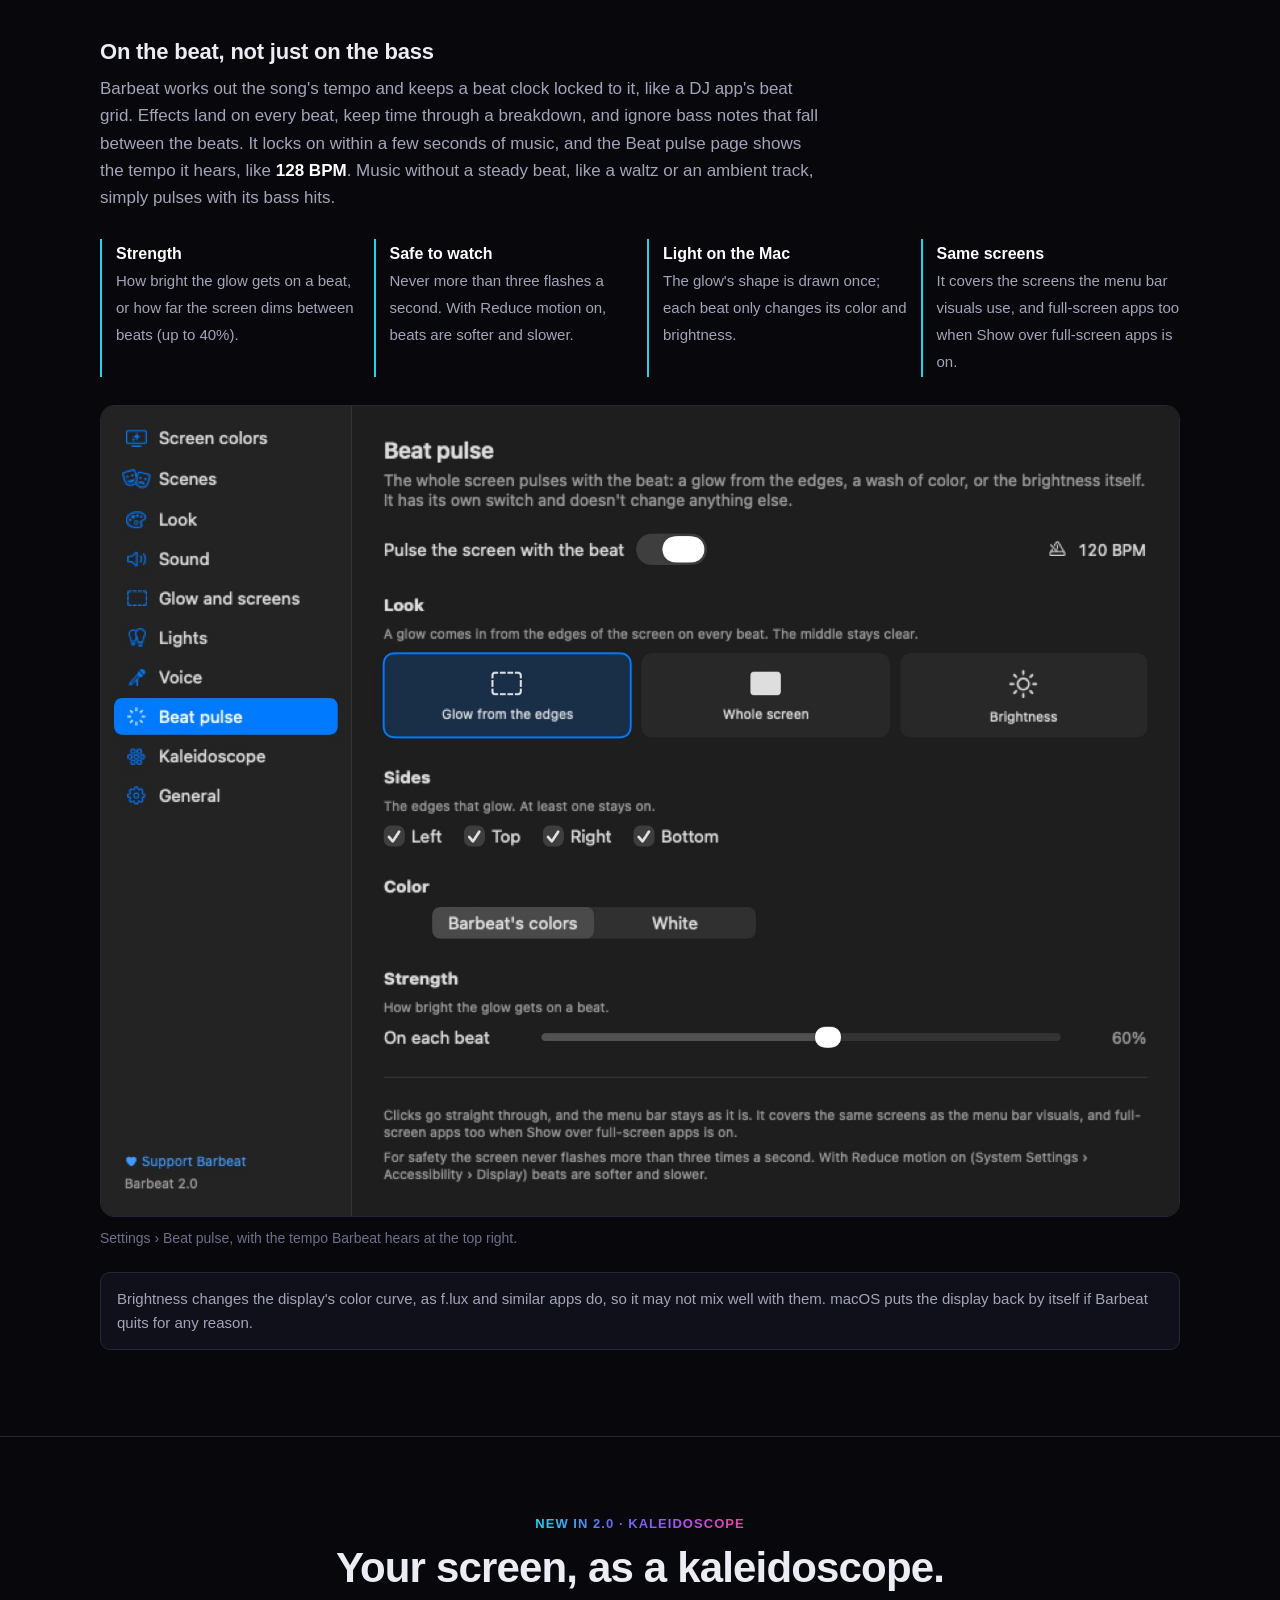
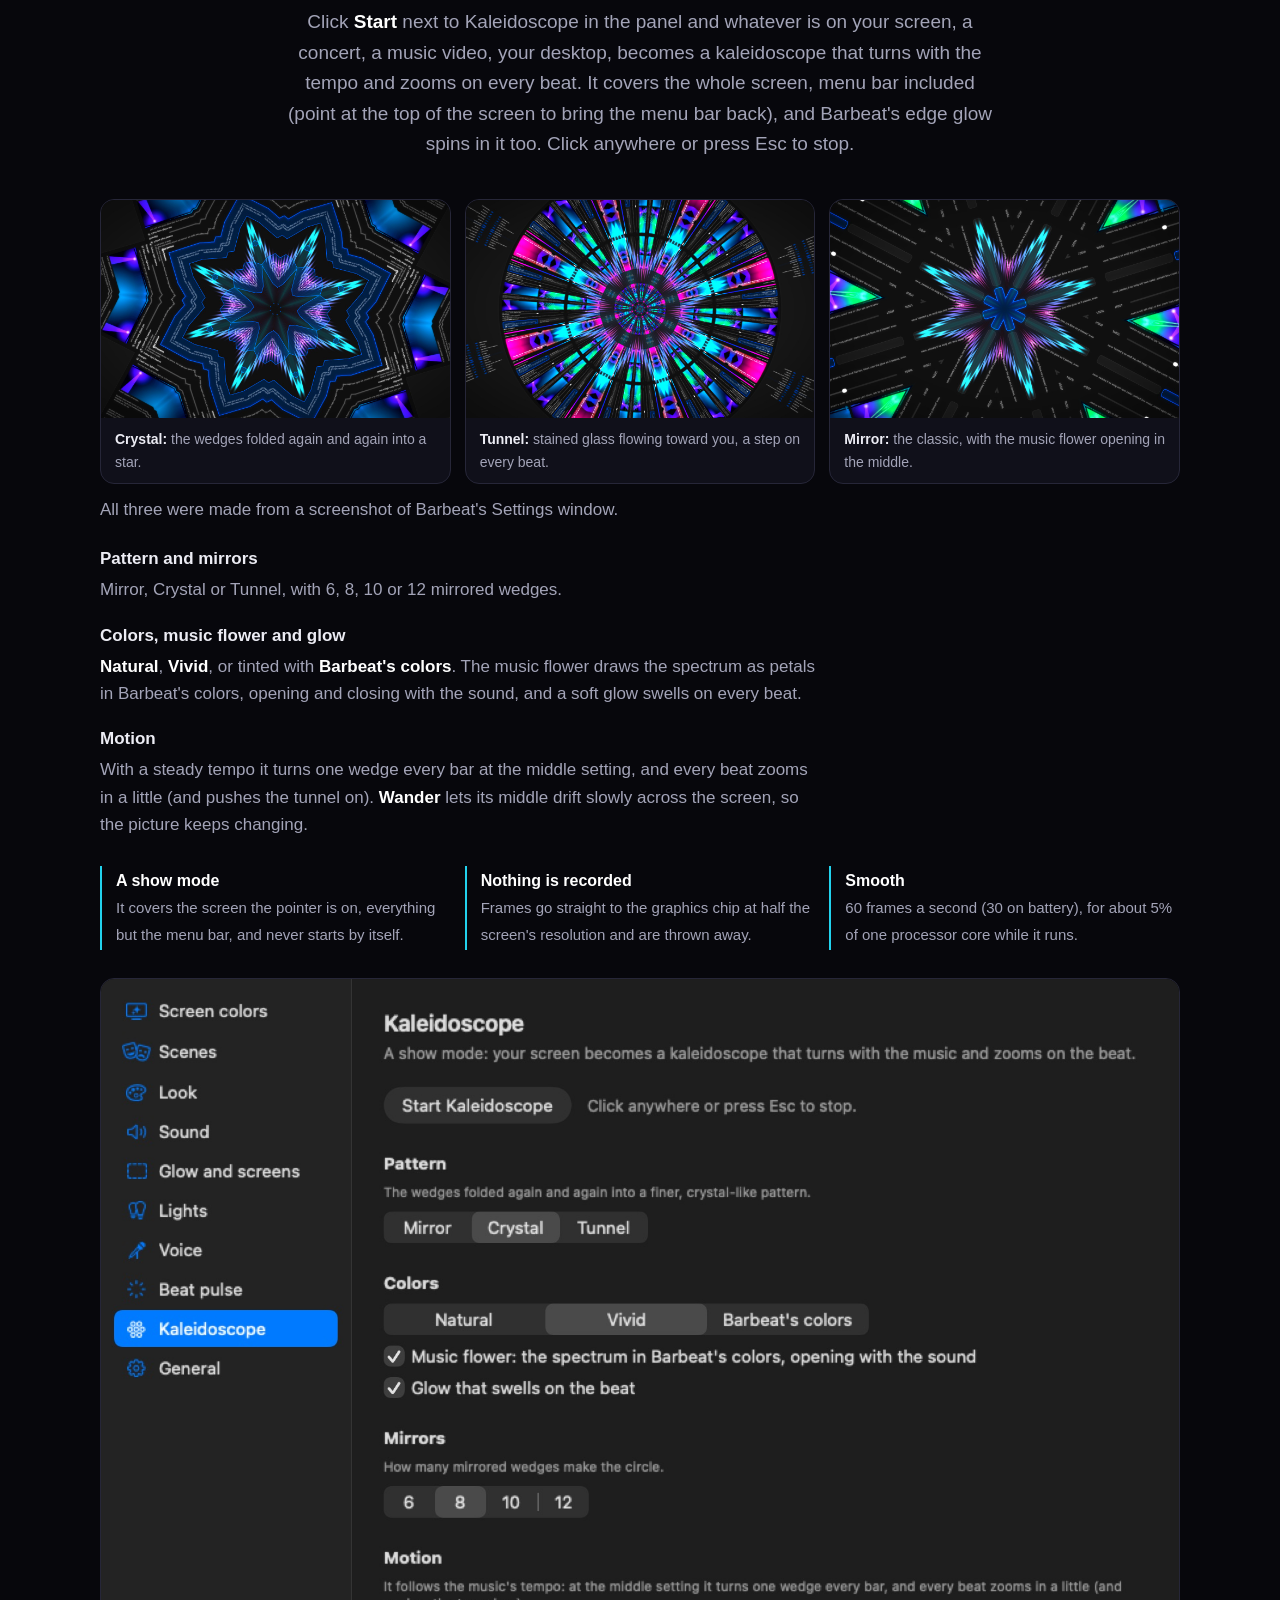
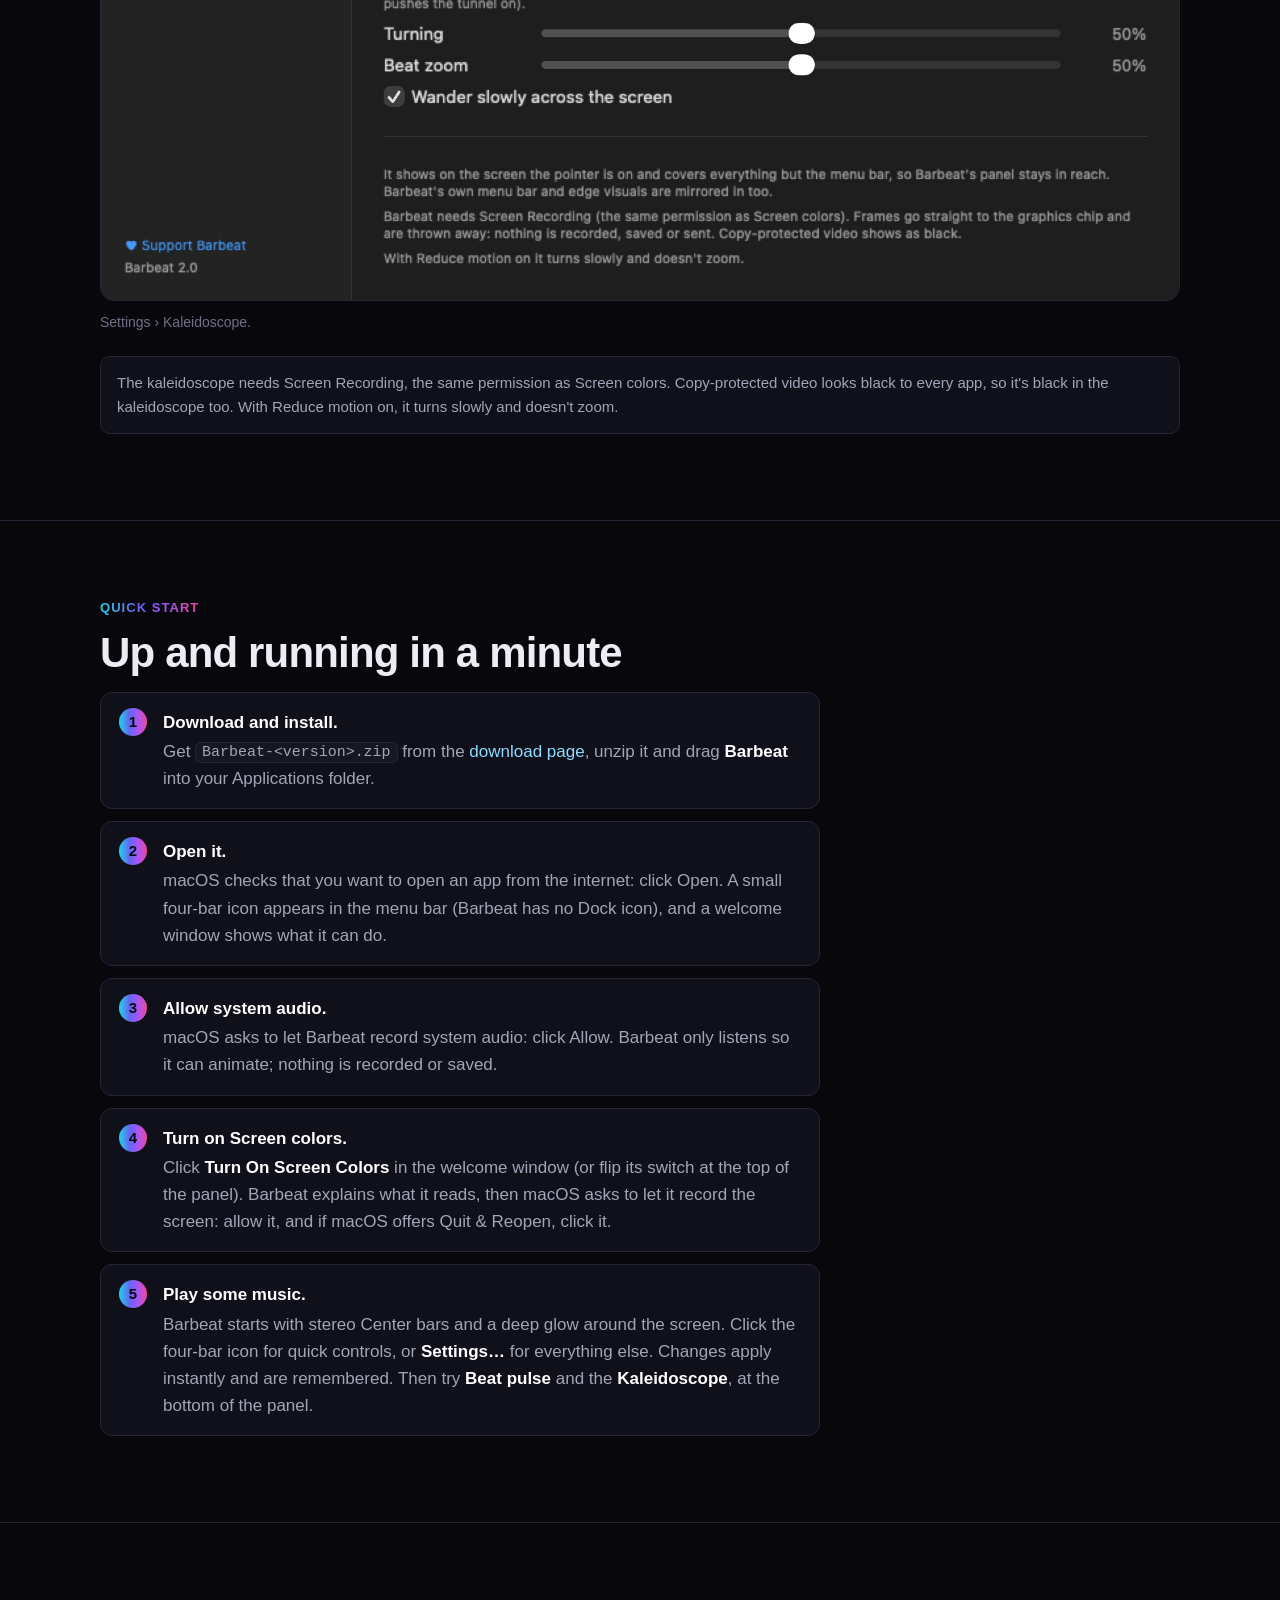
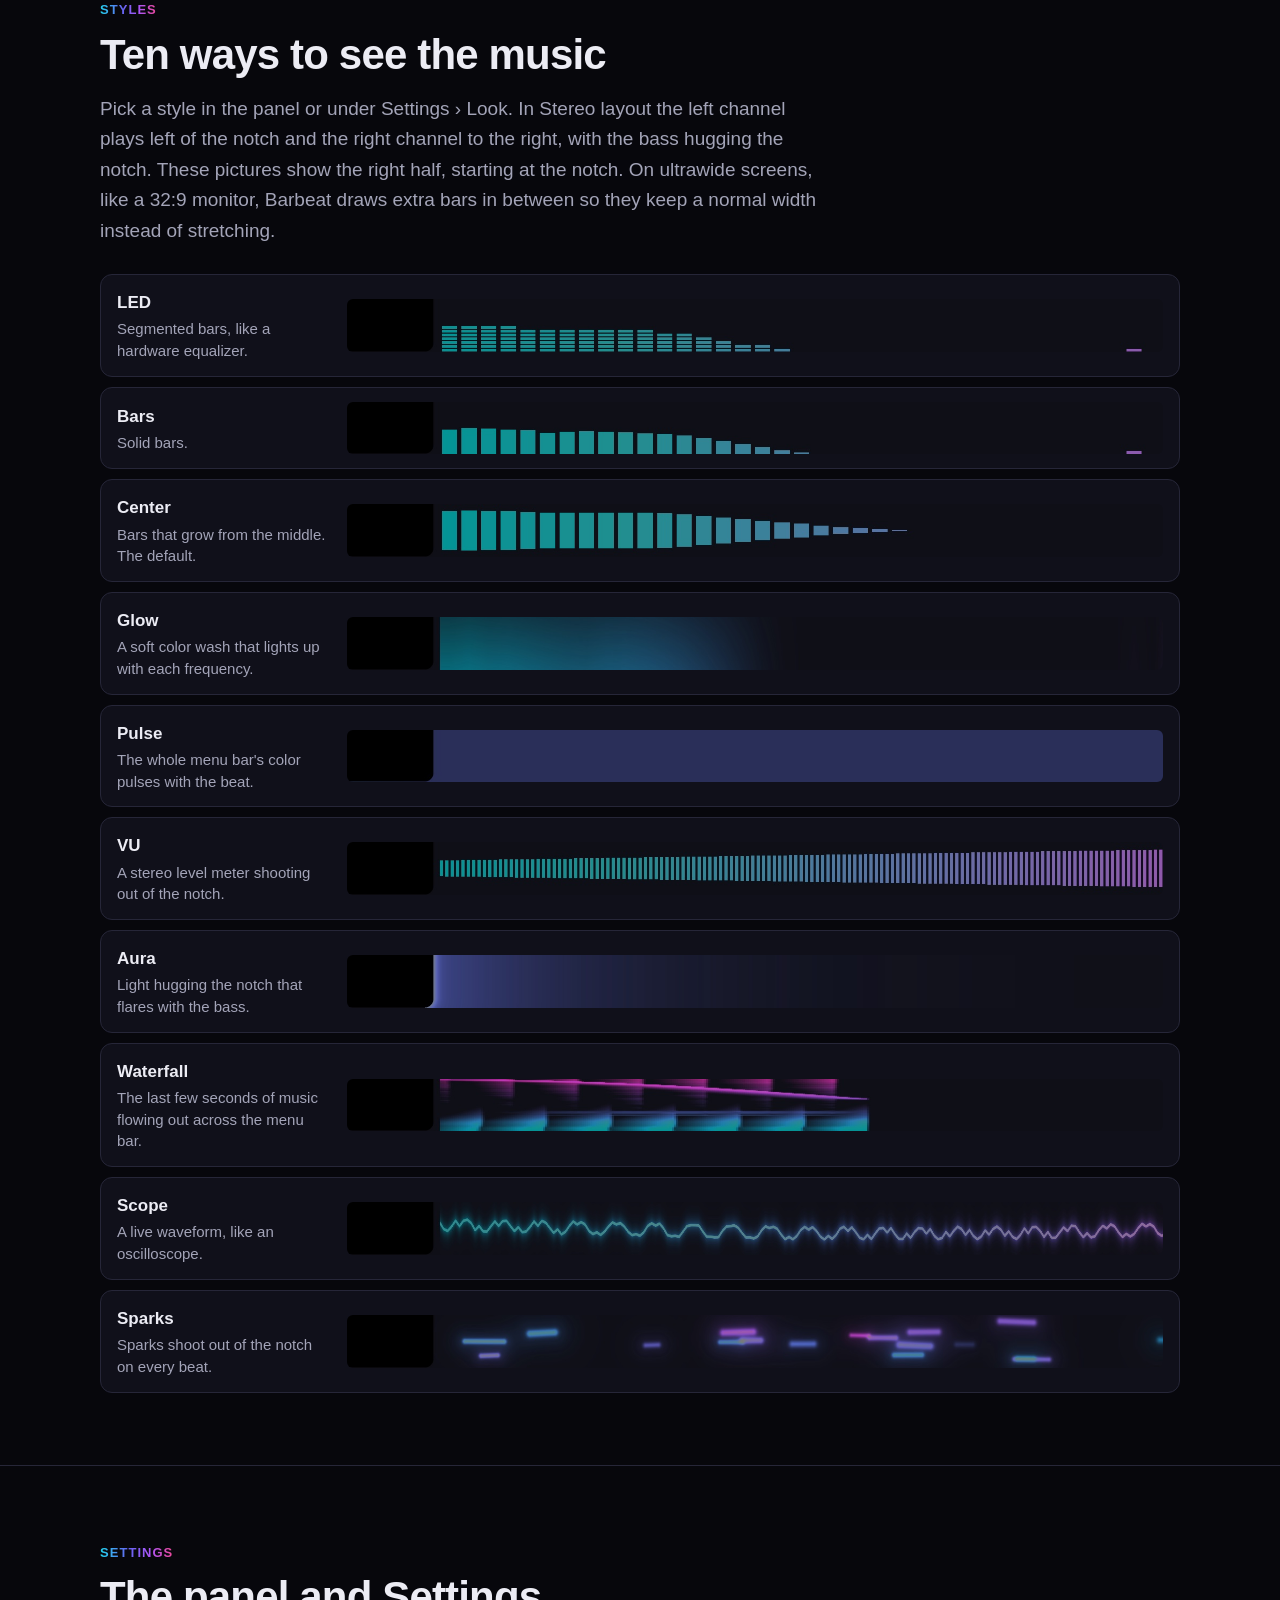
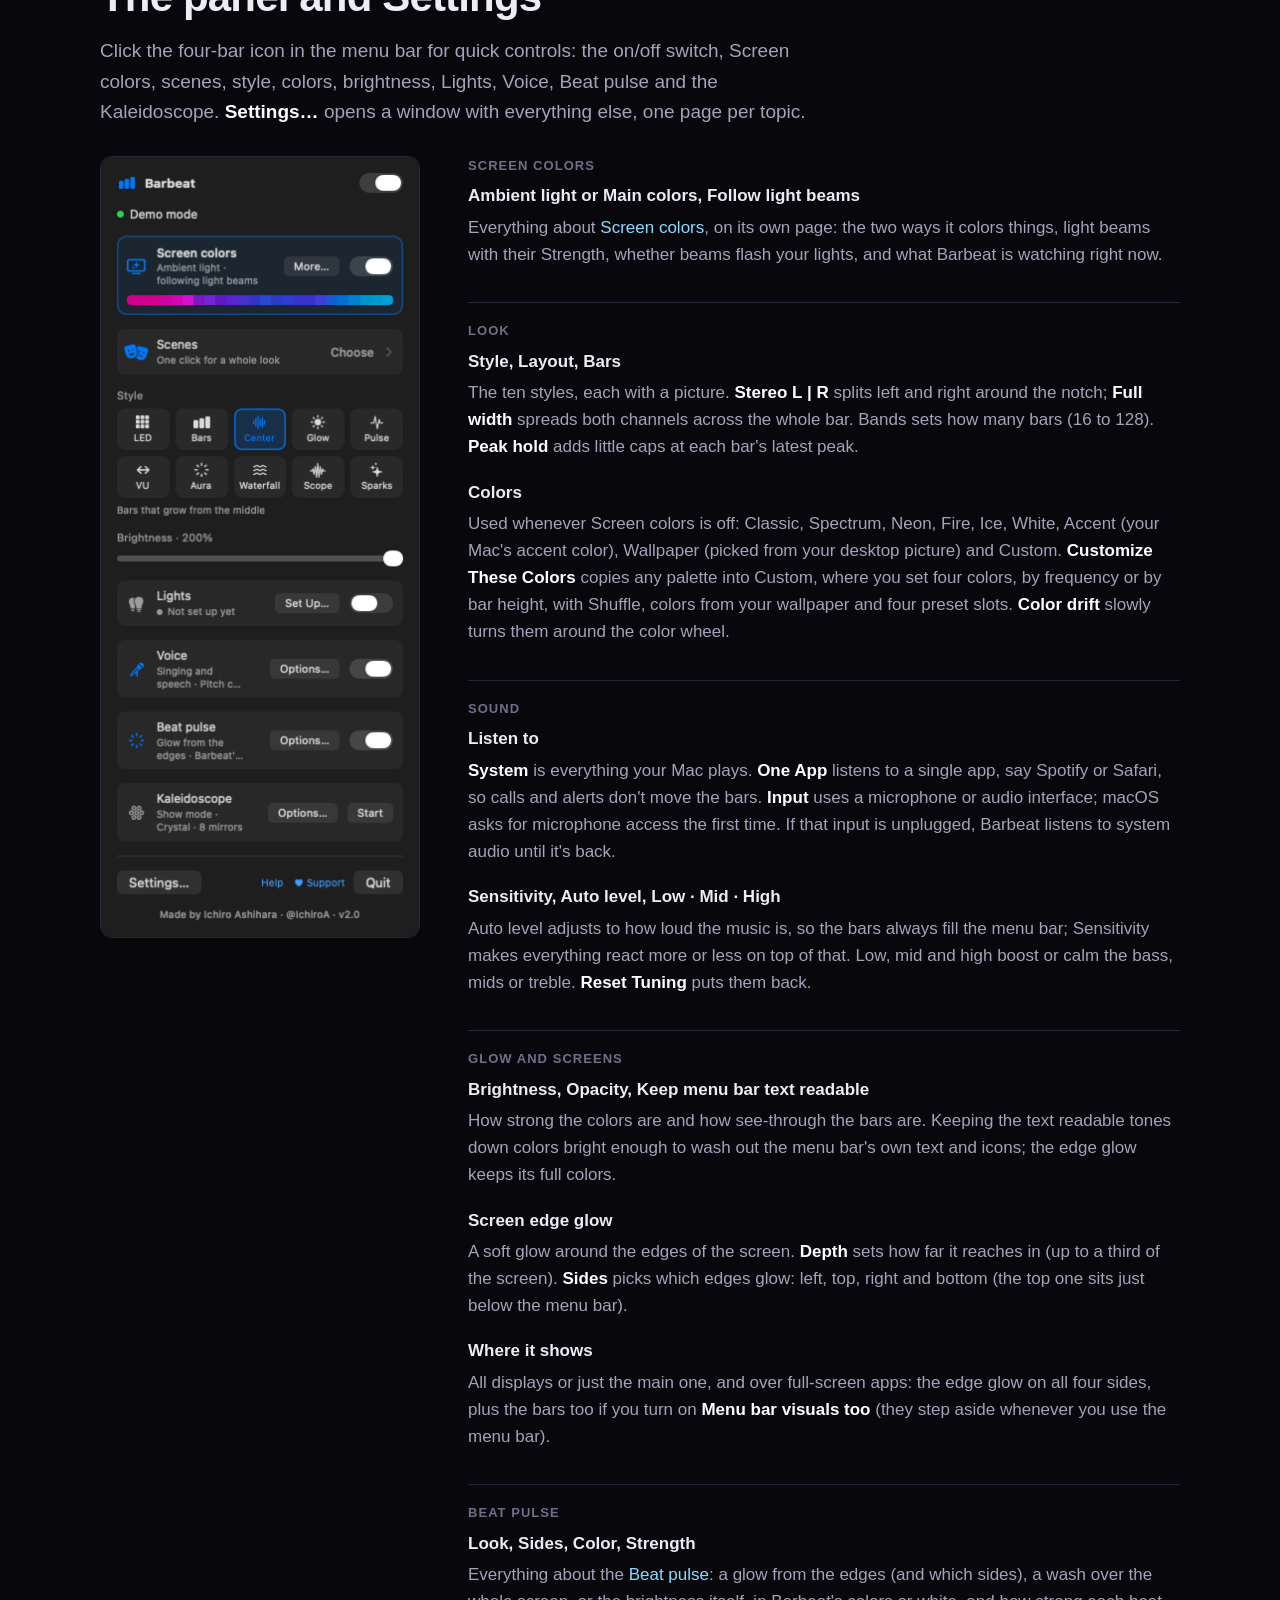
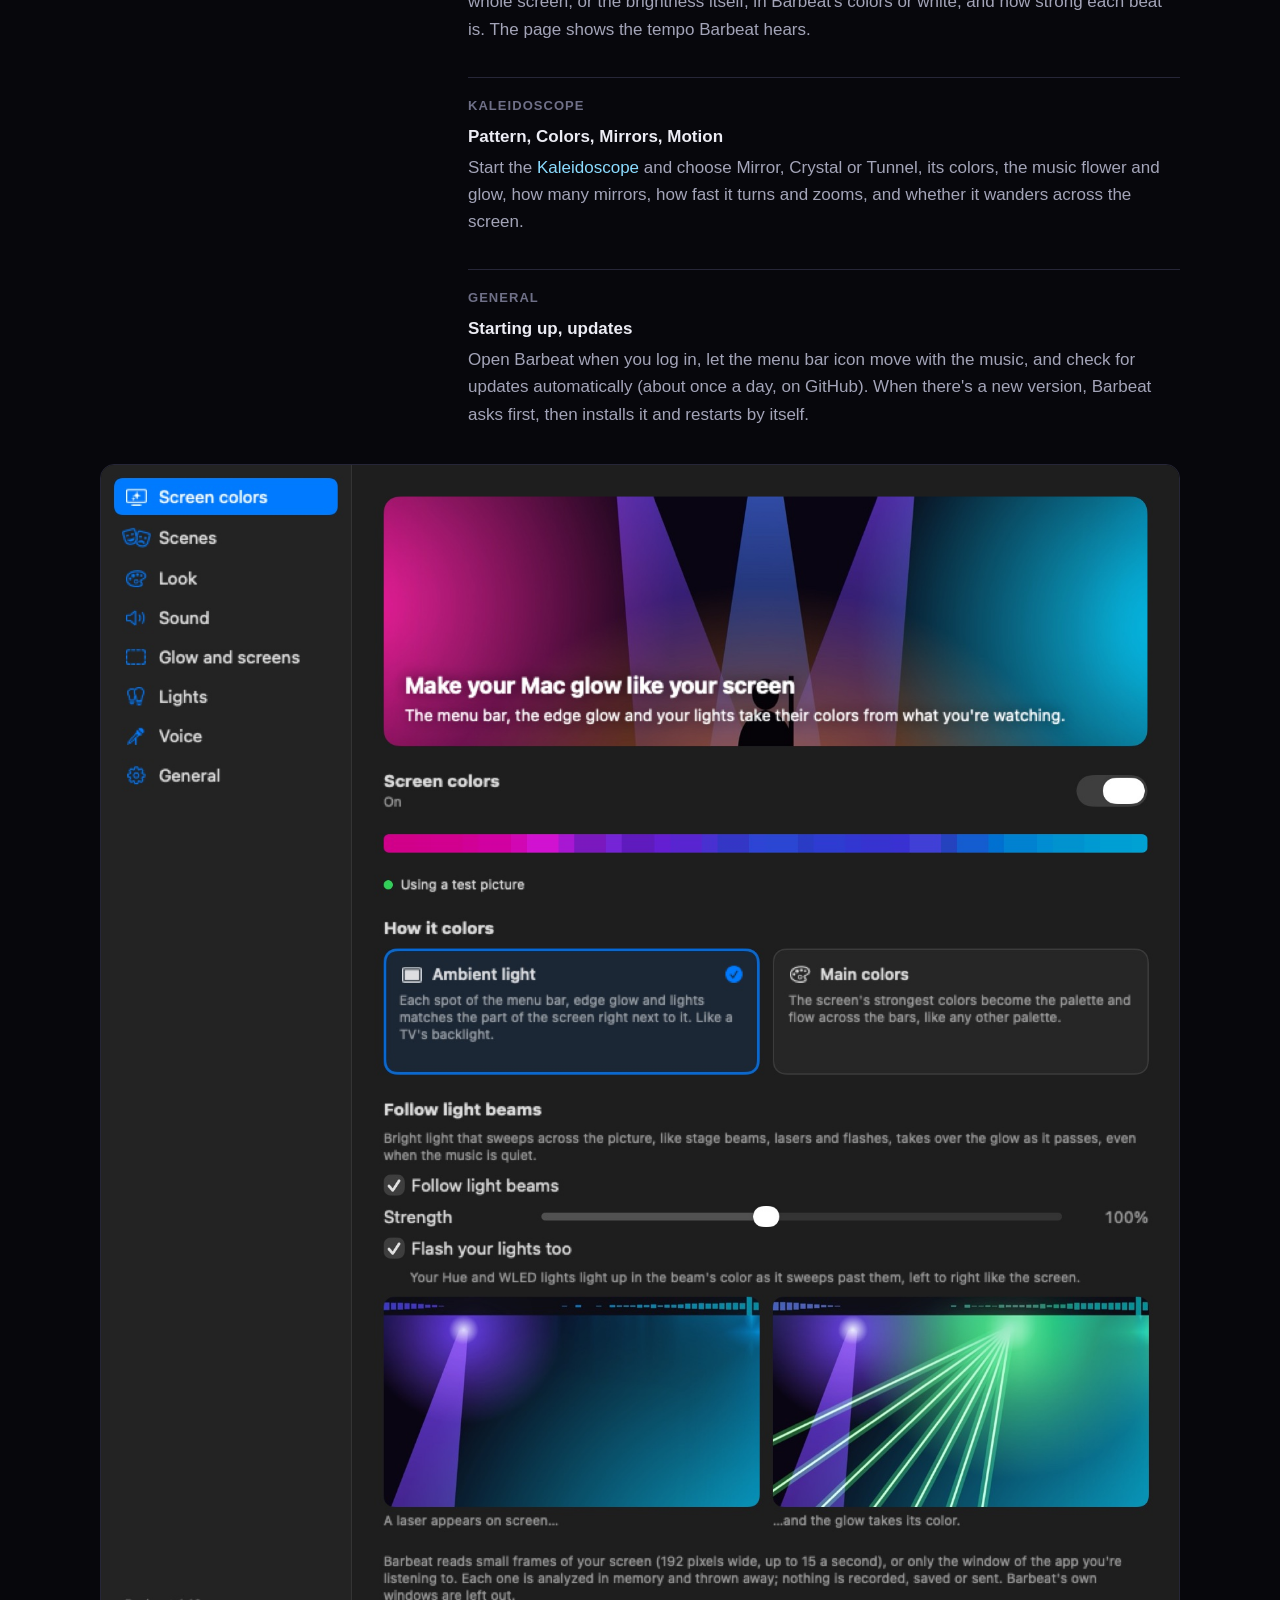
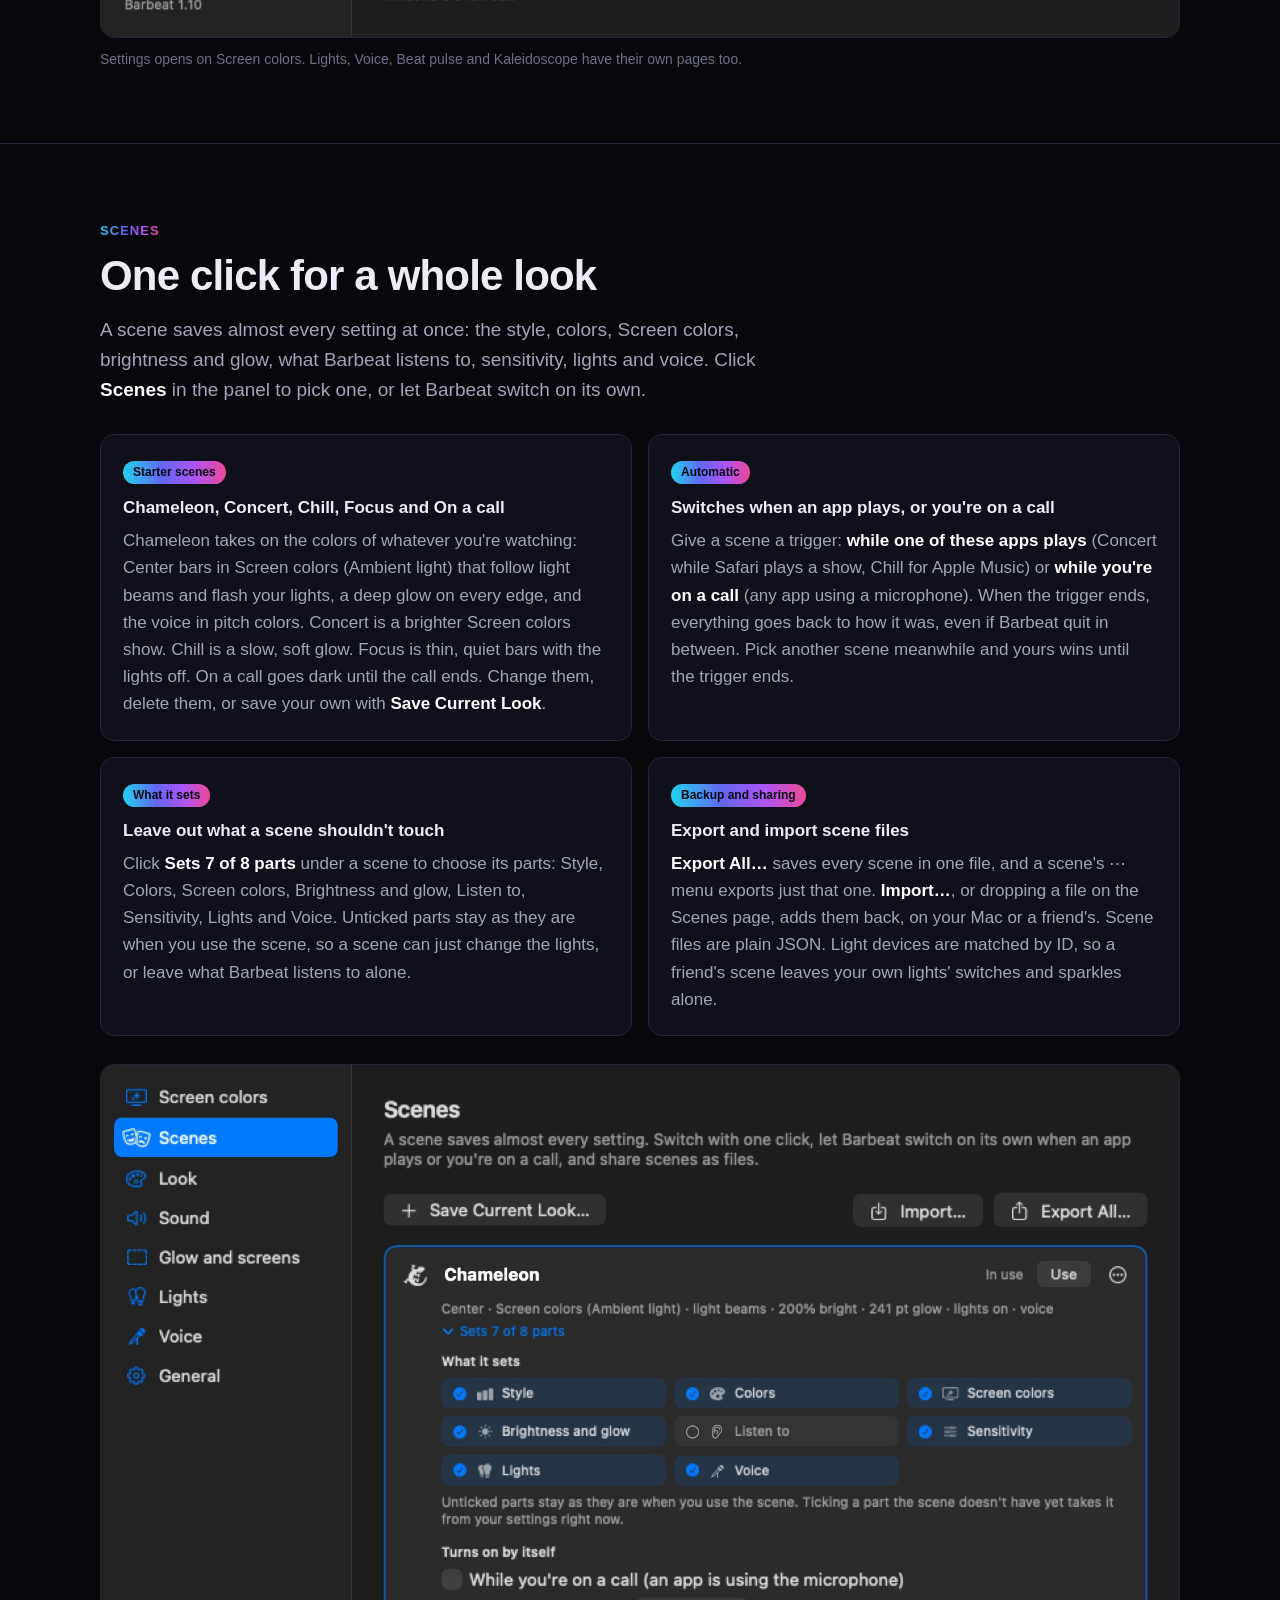
==== commit ffe17dfa: "Barbeat 2.1: choose which edges glow, full-screen kaleidoscope that stays on its desktop - Edge glow" ====
--- a/docs/index.html
+++ b/docs/index.html
@@ -48,7 +48,7 @@
       <a class="button primary" href="https://github.com/IchiroA/Barbeat/releases/latest">Download for Mac</a>
       <a class="button" href="https://github.com/IchiroA/Barbeat">View on GitHub</a>
     </div>
-    <p class="fine"><strong>New in 2.0:</strong> <a href="#pulse">the whole screen pulses with the beat</a>, a <a href="#kaleidoscope">kaleidoscope show mode</a>, effects locked to the song's tempo, and sharper voice detection.</p>
+    <p class="fine"><strong>New in 2.1:</strong> choose which edges of the screen glow, and the <a href="#kaleidoscope">kaleidoscope</a> now covers the whole screen, stays on its own desktop and keeps up with video underneath. <strong>New in 2.0:</strong> <a href="#pulse">the whole screen pulses with the beat</a>, the kaleidoscope show mode, effects locked to the song's tempo, and sharper voice detection.</p>
     <p class="fine">Free and open source · Apple Silicon (M1 or newer) · macOS 14.2 or later · Signed and notarized by Apple</p>
     <figure>
       <div class="shot glow"><img src="images/hero.jpg" alt="A concert stage lit magenta on the left, violet and blue in the middle and cyan on the right. Barbeat's bars in the menu bar take the same colors as the lights below them." width="2000" height="1292"></div>
@@ -158,7 +158,7 @@
       <div class="feature-head">
         <span class="eyebrow gradient-text">New in 2.0 · Kaleidoscope</span>
         <h2>Your screen, as a kaleidoscope.</h2>
-        <p class="lead">Click <strong>Start</strong> next to Kaleidoscope in the panel and whatever is on your screen, a concert, a music video, your desktop, becomes a kaleidoscope that turns with the tempo and zooms on every beat. Barbeat's own menu bar and edge visuals spin in it too. Click anywhere or press Esc to stop.</p>
+        <p class="lead">Click <strong>Start</strong> next to Kaleidoscope in the panel and whatever is on your screen, a concert, a music video, your desktop, becomes a kaleidoscope that turns with the tempo and zooms on every beat. It covers the whole screen, menu bar included (point at the top of the screen to bring the menu bar back), and Barbeat's edge glow spins in it too. Click anywhere or press Esc to stop.</p>
       </div>
       <div class="trio">
         <figure>
@@ -267,7 +267,7 @@
             <dt>Brightness, Opacity, Keep menu bar text readable</dt>
             <dd>How strong the colors are and how see-through the bars are. Keeping the text readable tones down colors bright enough to wash out the menu bar's own text and icons; the edge glow keeps its full colors.</dd>
             <dt>Screen edge glow</dt>
-            <dd>A soft glow around the edges of the screen. <strong>Depth</strong> sets how far it reaches in (up to a third of the screen). <strong>Top edge too</strong> adds the top, just below the menu bar.</dd>
+            <dd>A soft glow around the edges of the screen. <strong>Depth</strong> sets how far it reaches in (up to a third of the screen). <strong>Sides</strong> picks which edges glow: left, top, right and bottom (the top one sits just below the menu bar).</dd>
             <dt>Where it shows</dt>
             <dd>All displays or just the main one, and over full-screen apps: the edge glow on all four sides, plus the bars too if you turn on <strong>Menu bar visuals too</strong> (they step aside whenever you use the menu bar).</dd>
           </dl>
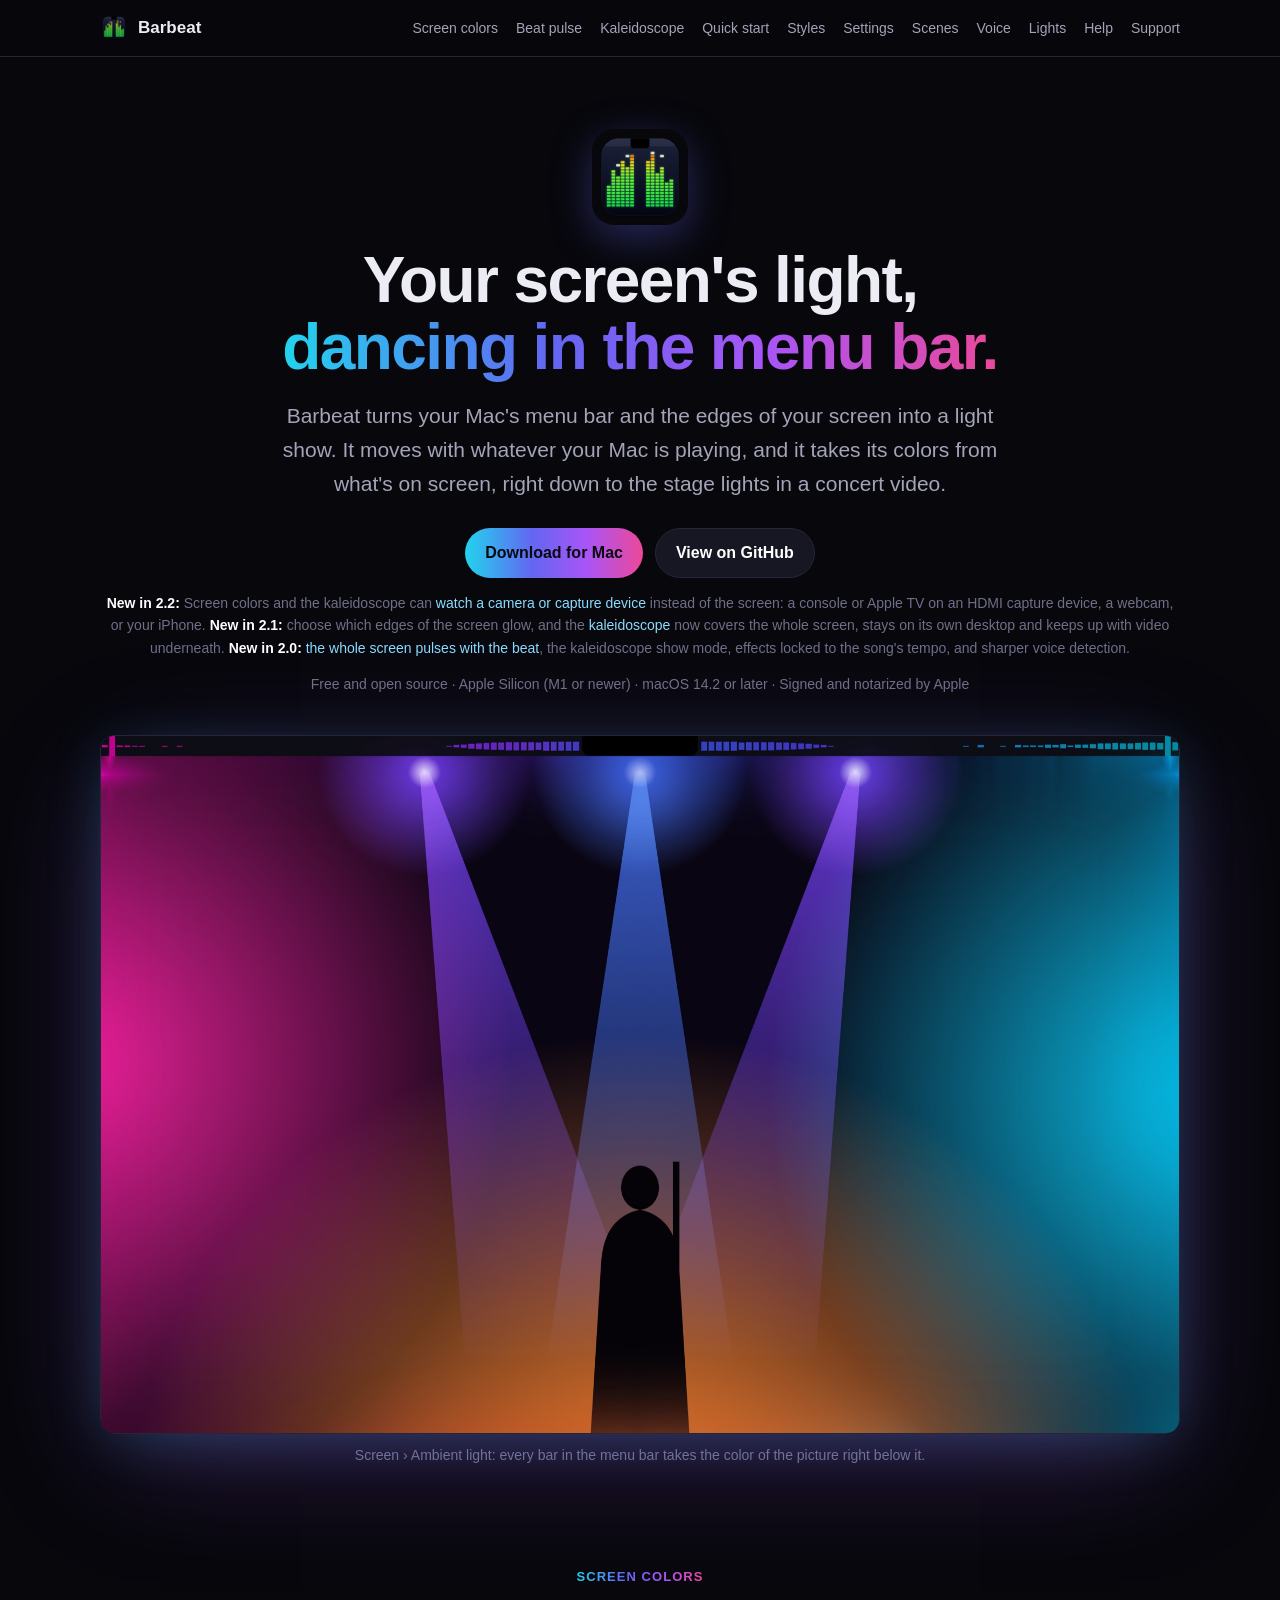
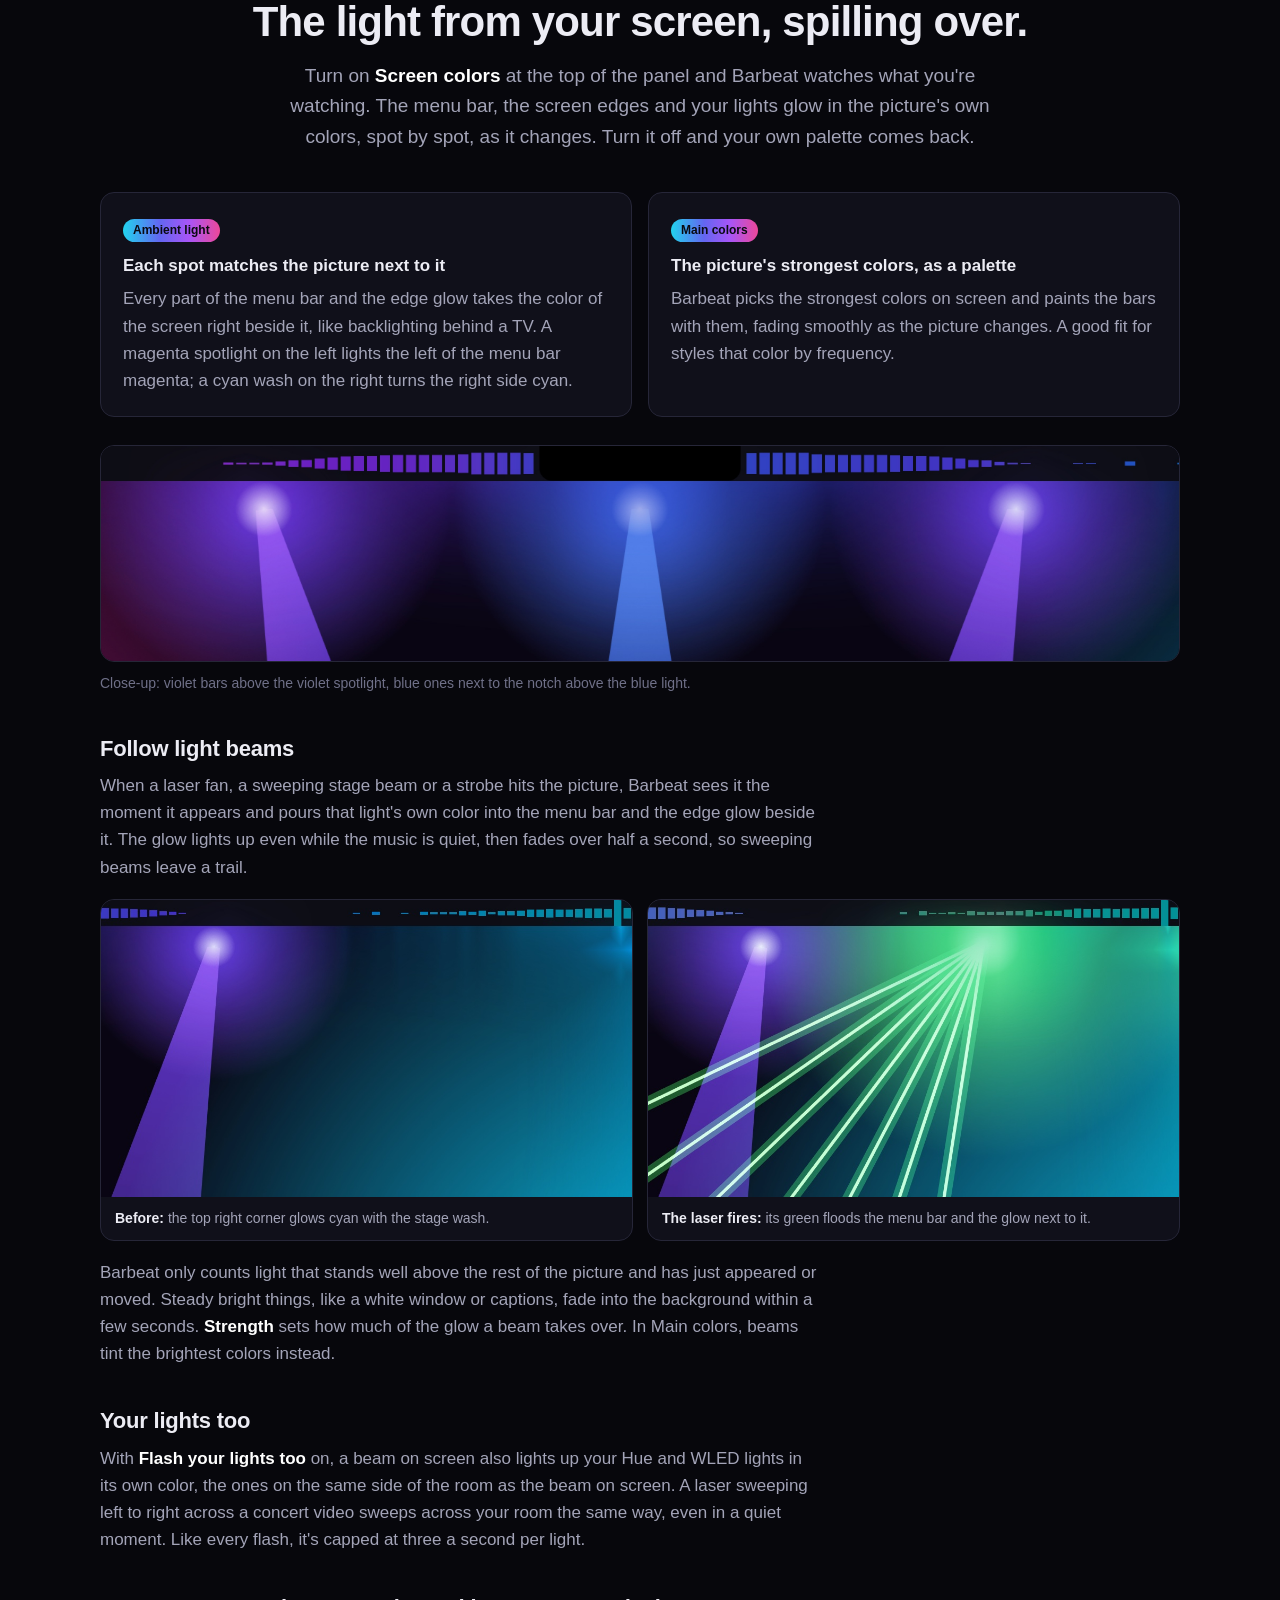
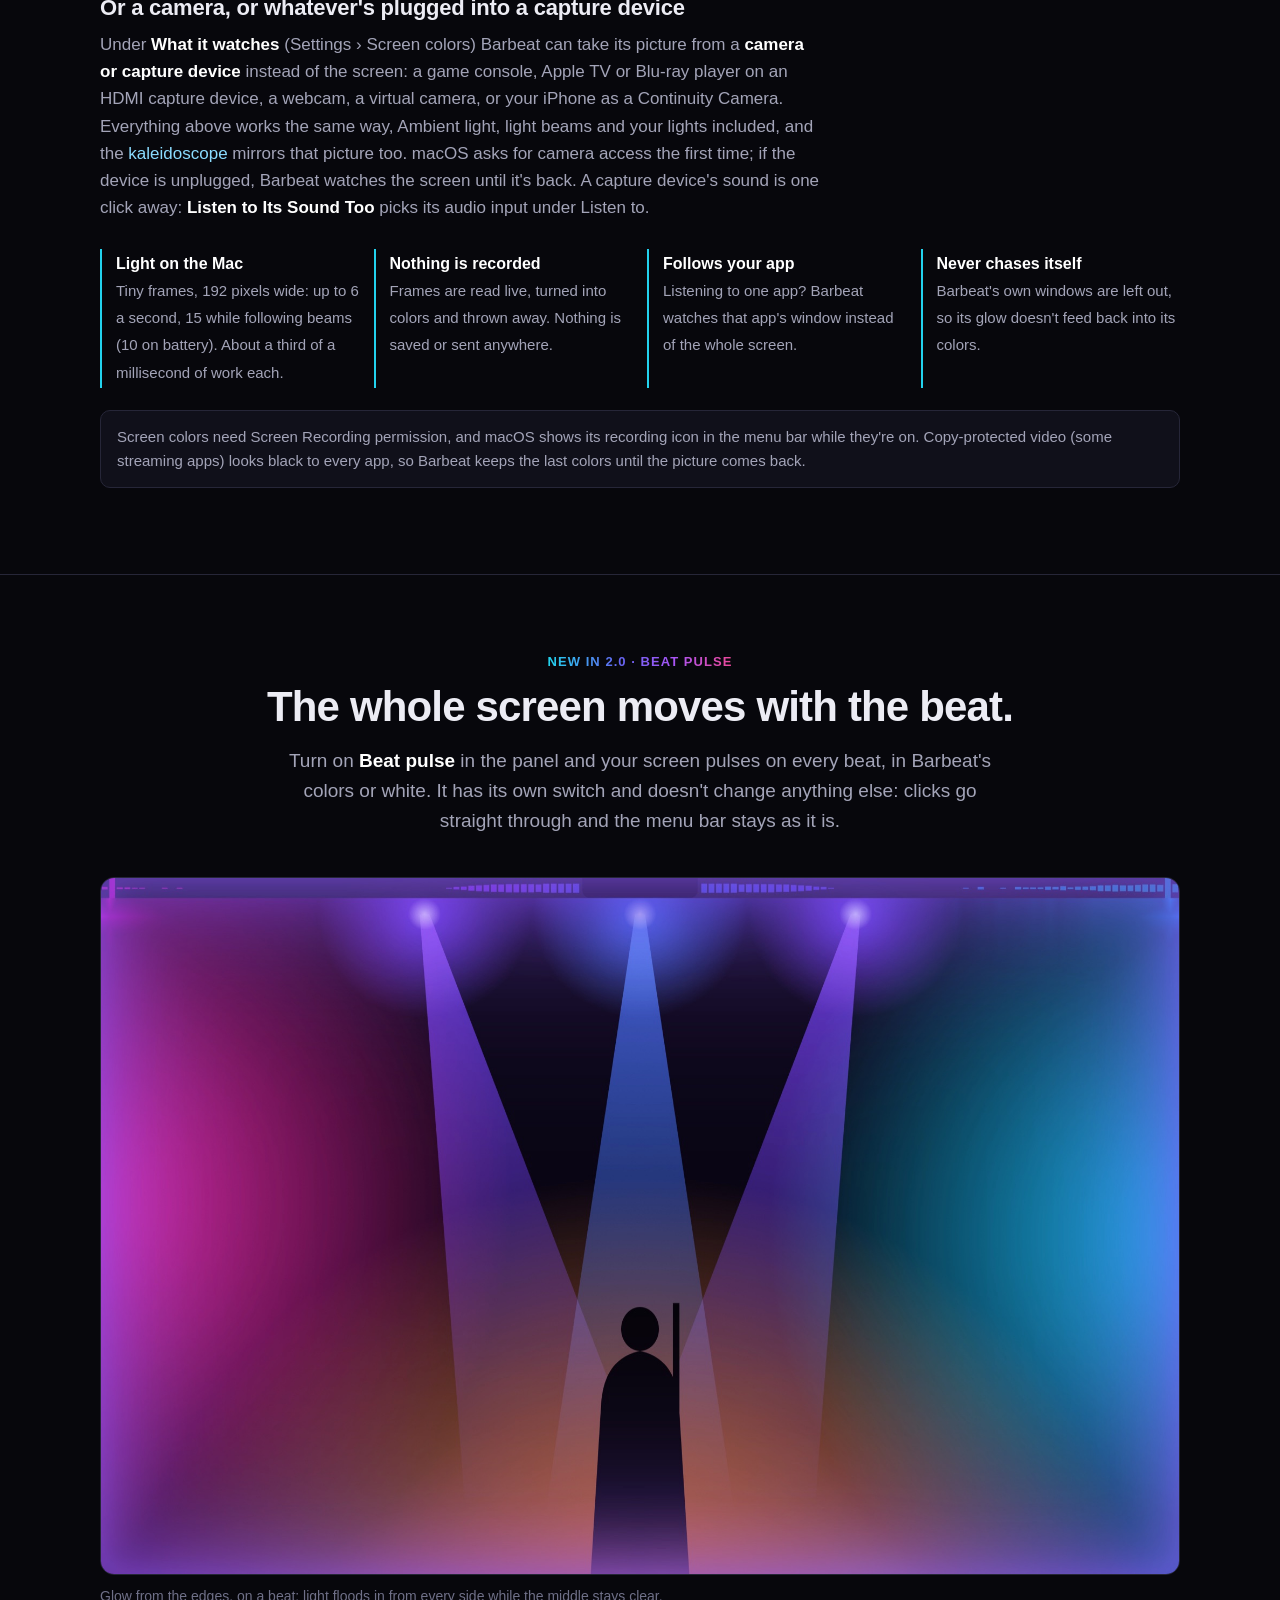
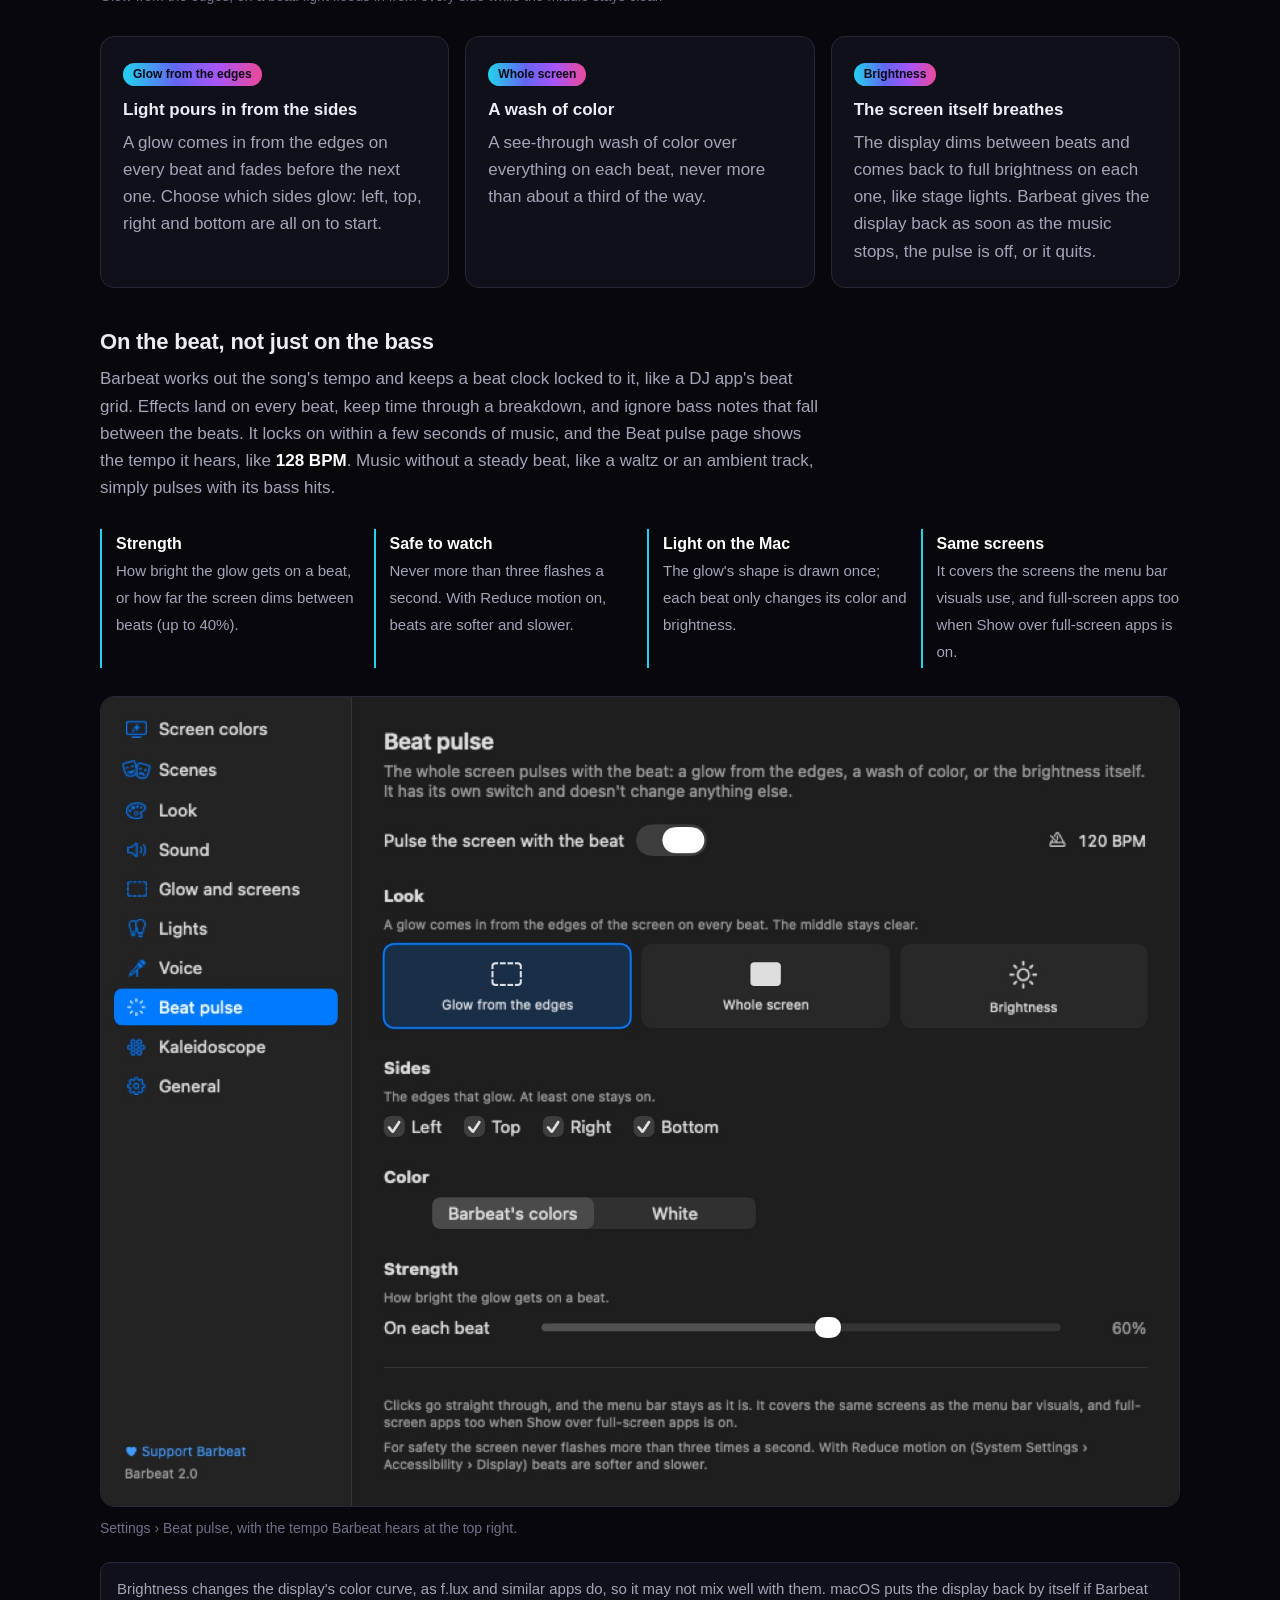
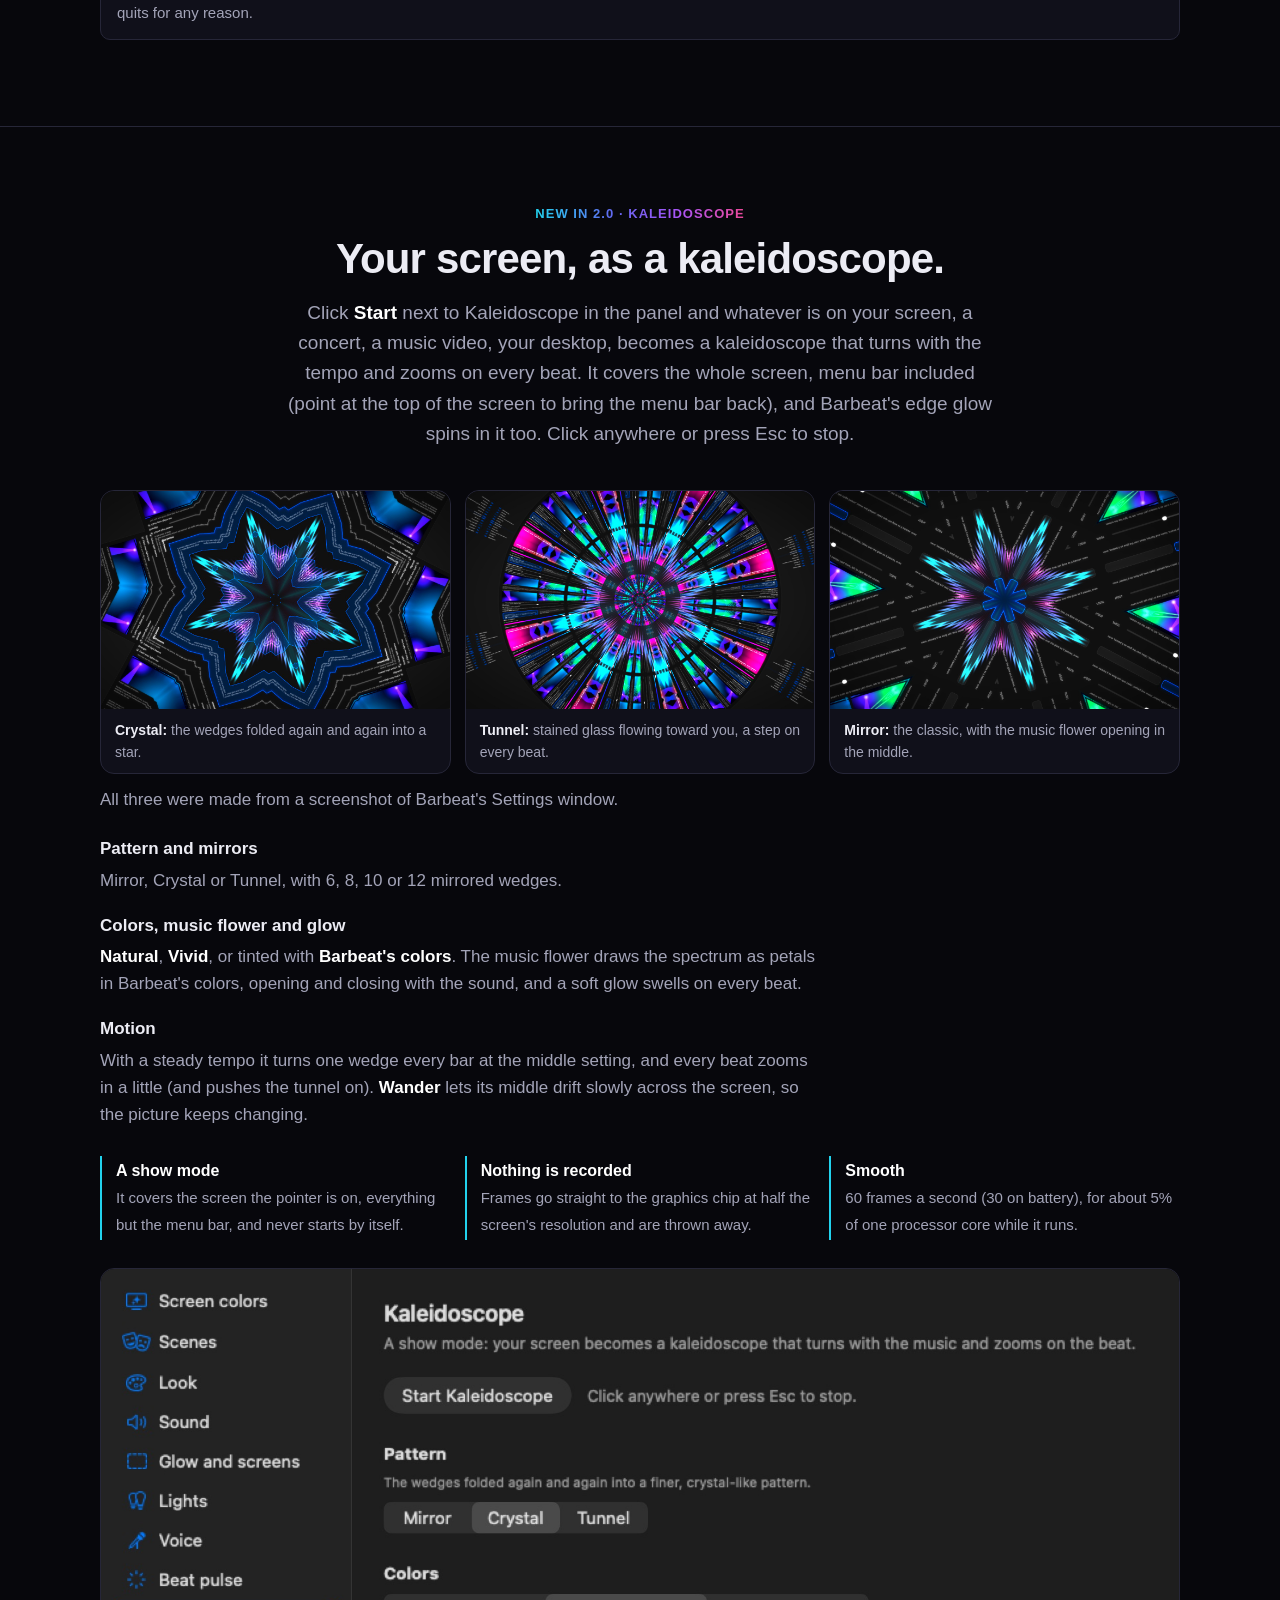
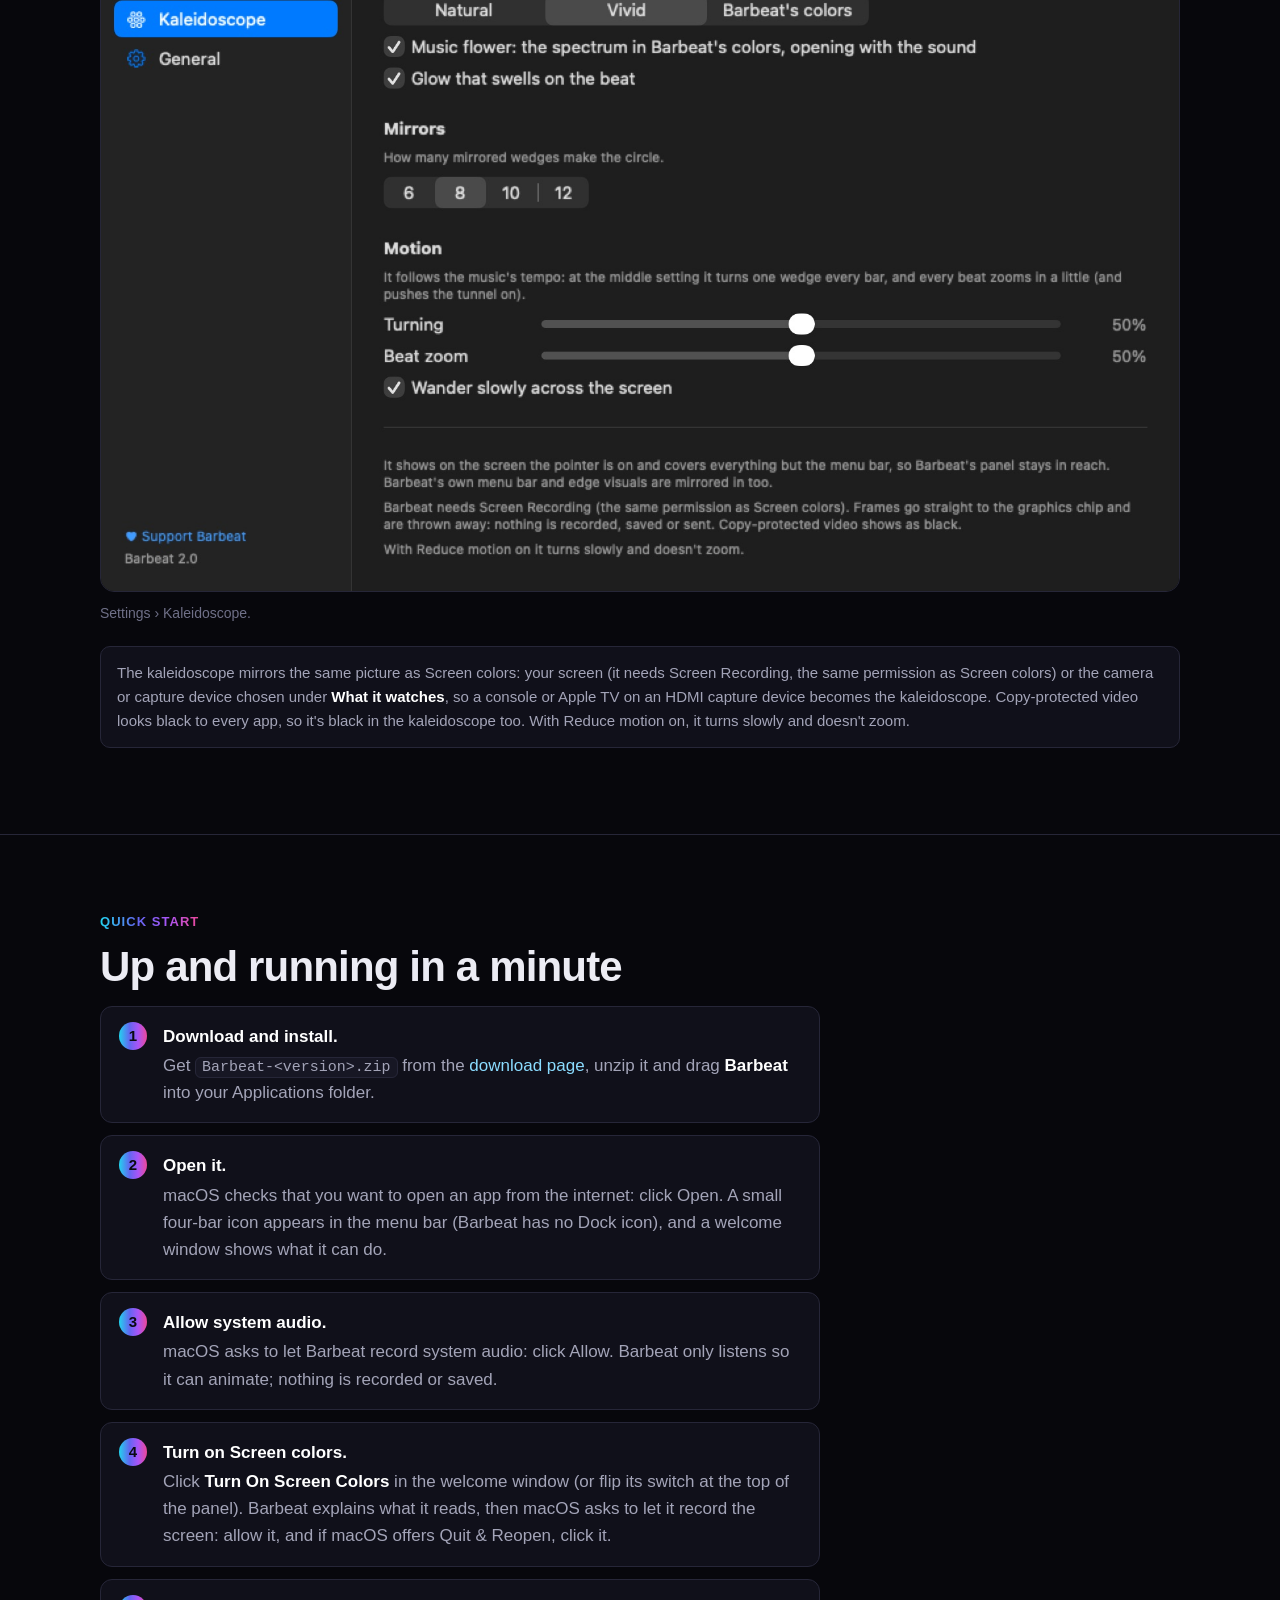
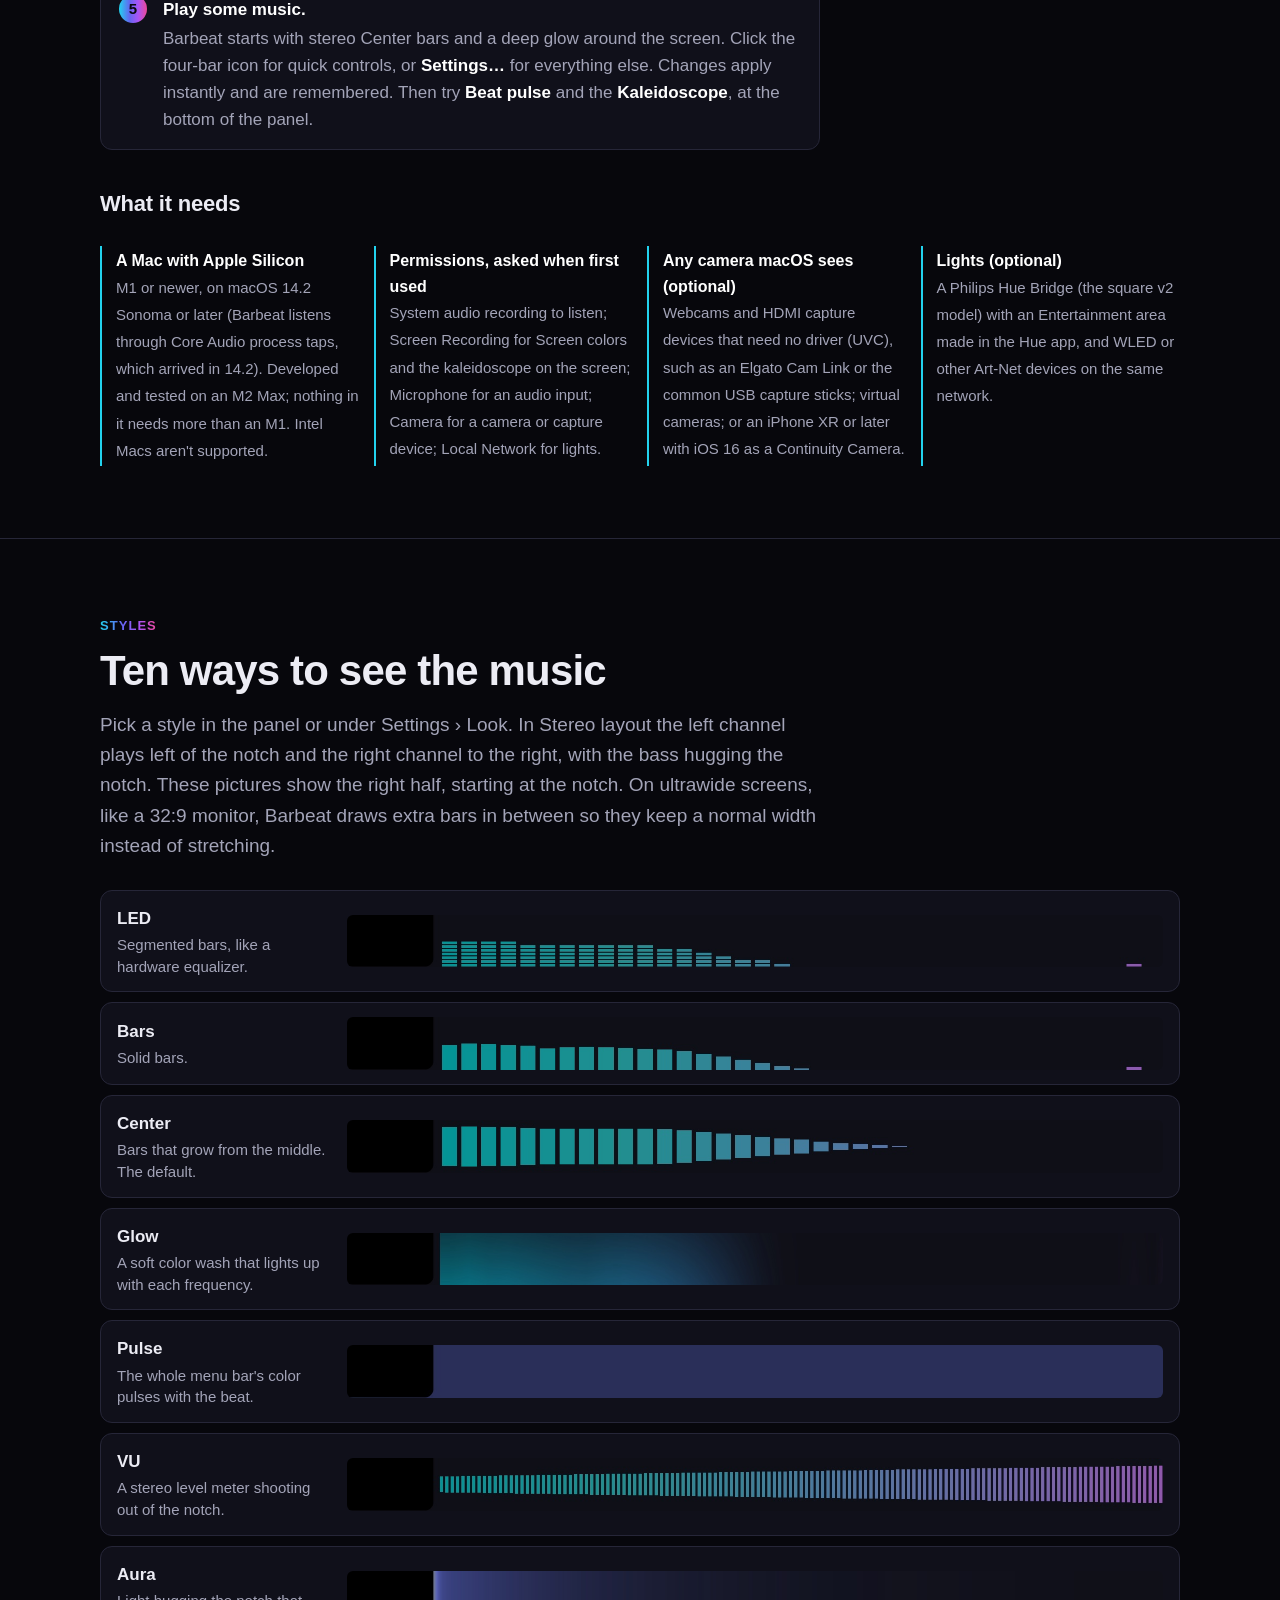
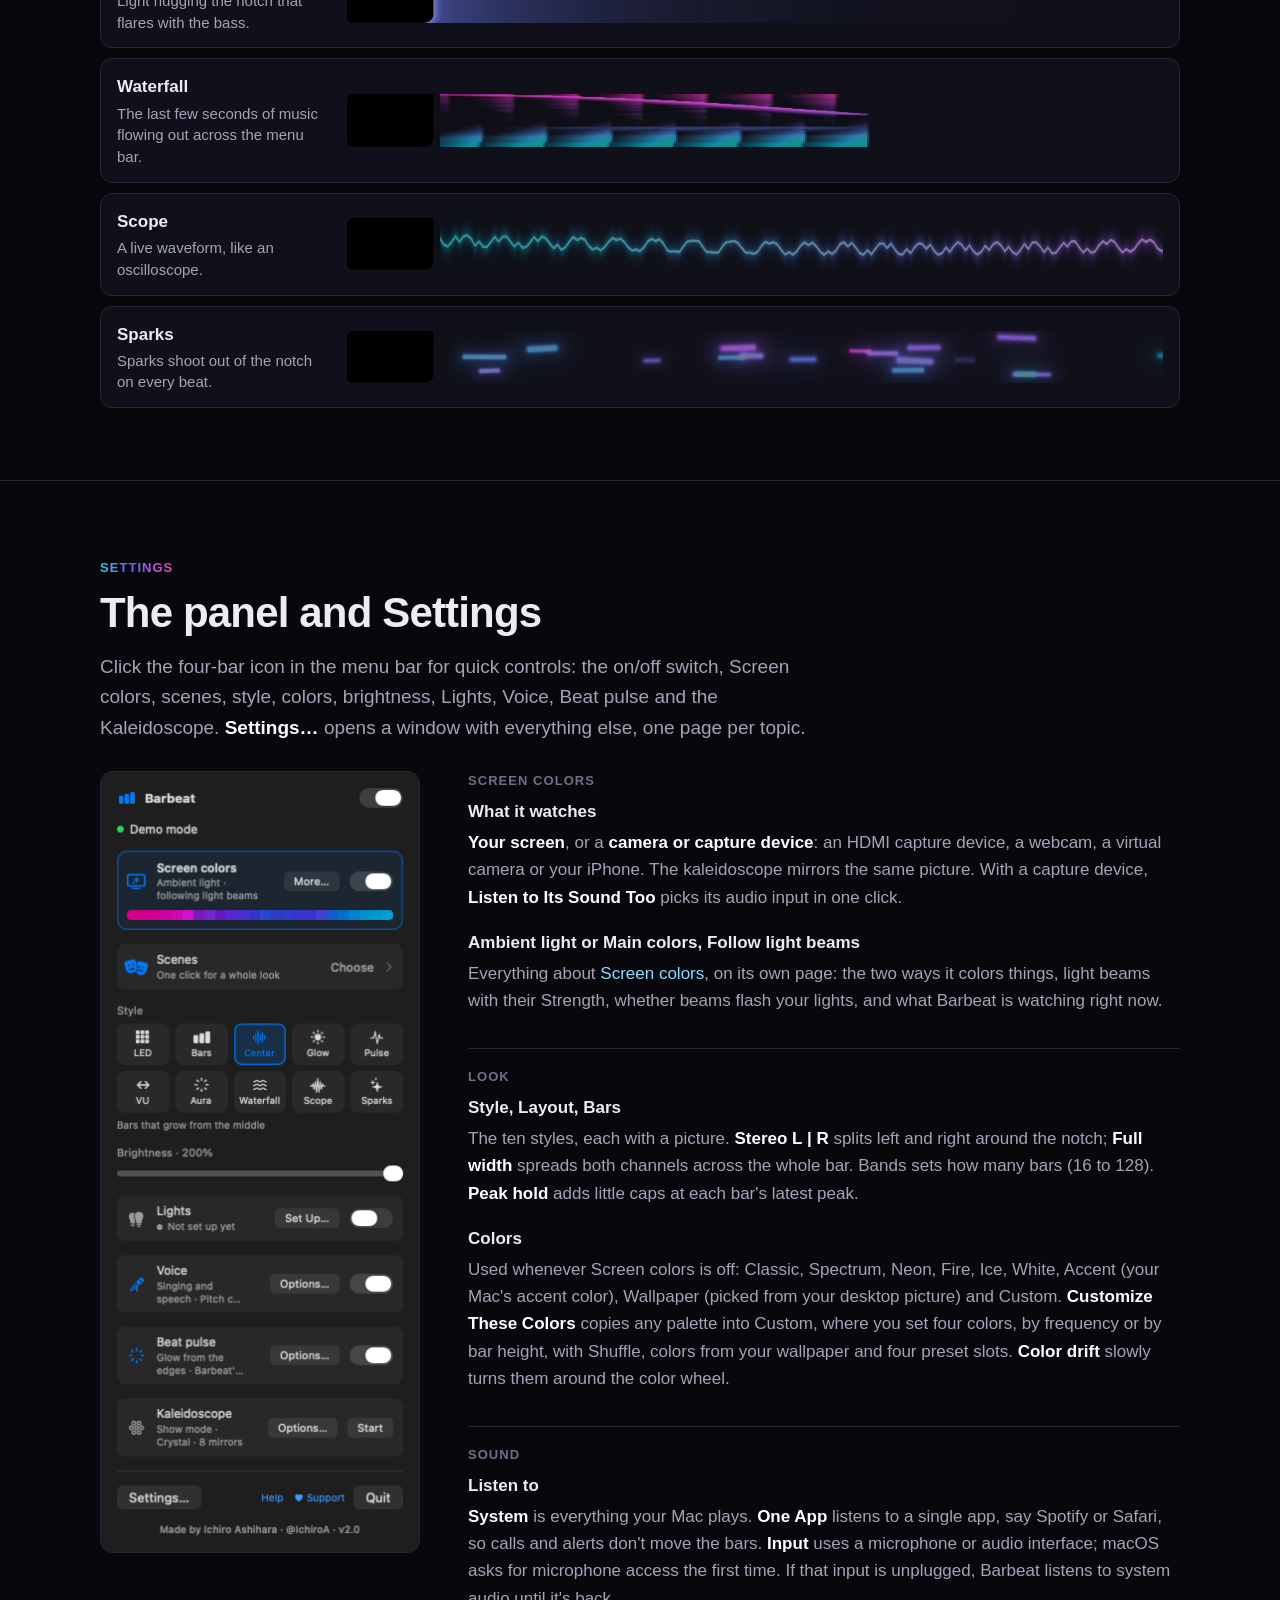
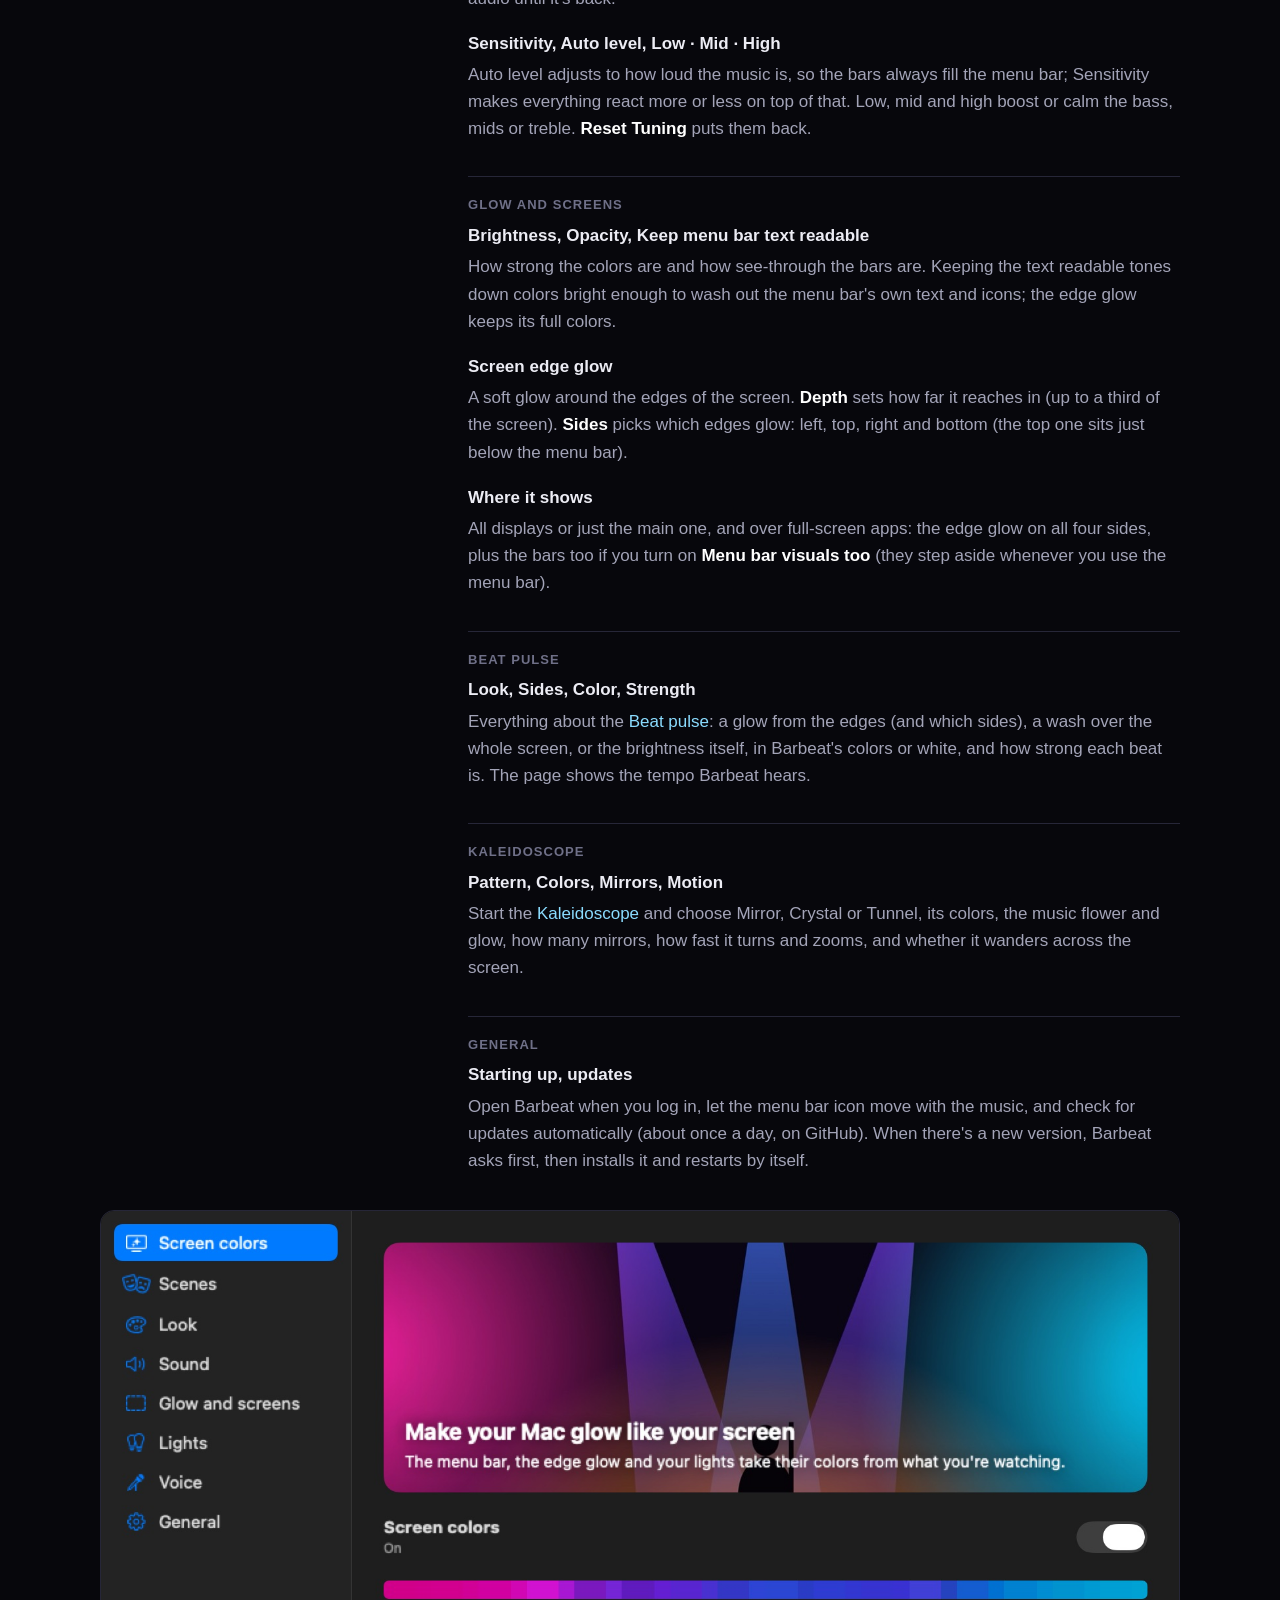
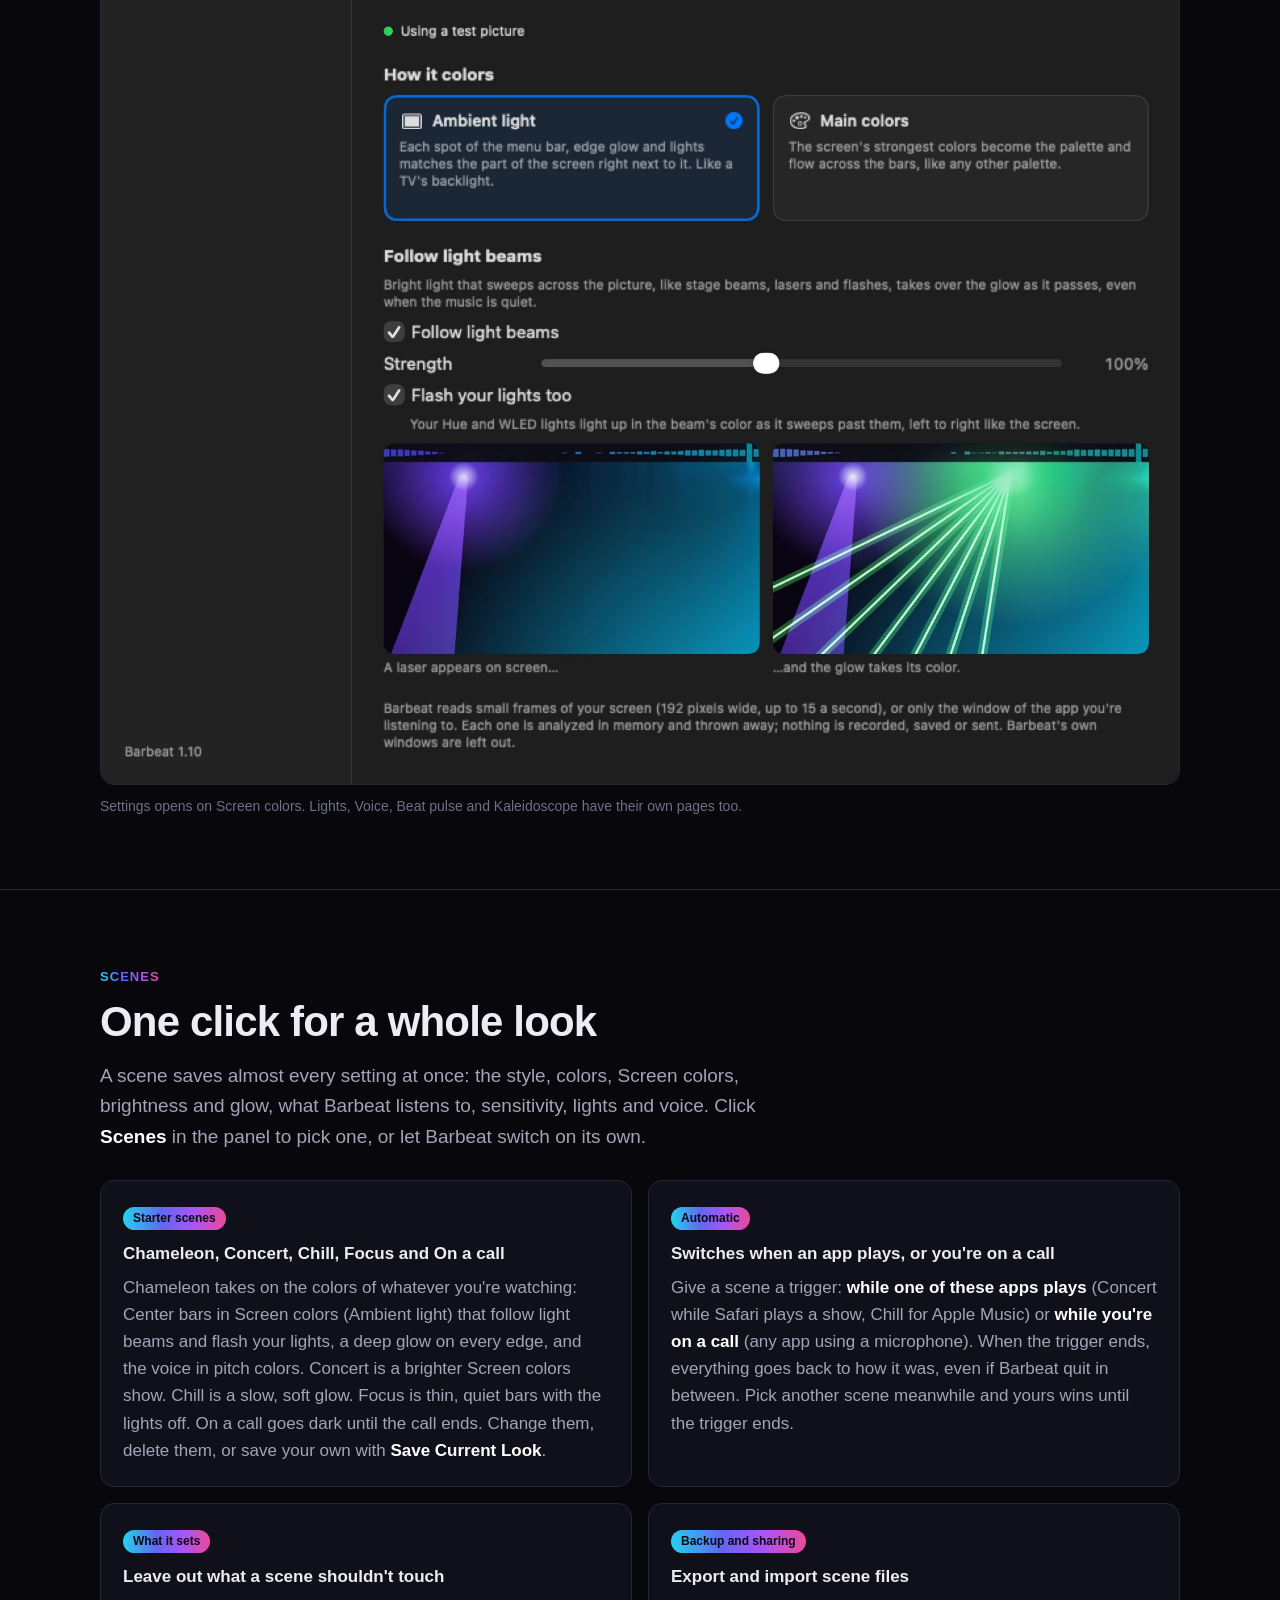
==== commit 1e77905a: "Barbeat 2.2: watch a camera or capture device, rest when nothing plays Screen colors and the kaleido" ====
--- a/docs/index.html
+++ b/docs/index.html
@@ -48,7 +48,7 @@
       <a class="button primary" href="https://github.com/IchiroA/Barbeat/releases/latest">Download for Mac</a>
       <a class="button" href="https://github.com/IchiroA/Barbeat">View on GitHub</a>
     </div>
-    <p class="fine"><strong>New in 2.1:</strong> choose which edges of the screen glow, and the <a href="#kaleidoscope">kaleidoscope</a> now covers the whole screen, stays on its own desktop and keeps up with video underneath. <strong>New in 2.0:</strong> <a href="#pulse">the whole screen pulses with the beat</a>, the kaleidoscope show mode, effects locked to the song's tempo, and sharper voice detection.</p>
+    <p class="fine"><strong>New in 2.2:</strong> Screen colors and the kaleidoscope can <a href="#screen-colors">watch a camera or capture device</a> instead of the screen: a console or Apple TV on an HDMI capture device, a webcam, or your iPhone. <strong>New in 2.1:</strong> choose which edges of the screen glow, and the <a href="#kaleidoscope">kaleidoscope</a> now covers the whole screen, stays on its own desktop and keeps up with video underneath. <strong>New in 2.0:</strong> <a href="#pulse">the whole screen pulses with the beat</a>, the kaleidoscope show mode, effects locked to the song's tempo, and sharper voice detection.</p>
     <p class="fine">Free and open source · Apple Silicon (M1 or newer) · macOS 14.2 or later · Signed and notarized by Apple</p>
     <figure>
       <div class="shot glow"><img src="images/hero.jpg" alt="A concert stage lit magenta on the left, violet and blue in the middle and cyan on the right. Barbeat's bars in the menu bar take the same colors as the lights below them." width="2000" height="1292"></div>
@@ -97,6 +97,8 @@
       <p class="prose muted" style="margin-top: 18px;">Barbeat only counts light that stands well above the rest of the picture and has just appeared or moved. Steady bright things, like a white window or captions, fade into the background within a few seconds. <strong>Strength</strong> sets how much of the glow a beam takes over. In Main colors, beams tint the brightest colors instead.</p>
       <h3>Your lights too</h3>
       <p class="prose muted">With <strong>Flash your lights too</strong> on, a beam on screen also lights up your Hue and WLED lights in its own color, the ones on the same side of the room as the beam on screen. A laser sweeping left to right across a concert video sweeps across your room the same way, even in a quiet moment. Like every flash, it's capped at three a second per light.</p>
+      <h3>Or a camera, or whatever's plugged into a capture device</h3>
+      <p class="prose muted">Under <strong>What it watches</strong> (Settings › Screen colors) Barbeat can take its picture from a <strong>camera or capture device</strong> instead of the screen: a game console, Apple TV or Blu-ray player on an HDMI capture device, a webcam, a virtual camera, or your iPhone as a Continuity Camera. Everything above works the same way, Ambient light, light beams and your lights included, and the <a href="#kaleidoscope">kaleidoscope</a> mirrors that picture too. macOS asks for camera access the first time; if the device is unplugged, Barbeat watches the screen until it's back. A capture device's sound is one click away: <strong>Listen to Its Sound Too</strong> picks its audio input under Listen to.</p>
 
       <div class="facts">
         <div class="fact"><strong>Light on the Mac</strong><span>Tiny frames, 192 pixels wide: up to 6 a second, 15 while following beams (10 on battery). About a third of a millisecond of work each.</span></div>
@@ -194,7 +196,7 @@
         <img src="images/settings-kaleidoscope.jpg" alt="Settings › Kaleidoscope: Start Kaleidoscope, Mirror, Crystal or Tunnel, Natural, Vivid or Barbeat's colors, the music flower and glow checkboxes, 6 to 12 mirrors, Turning and Beat zoom sliders and Wander" width="1640" height="1402" loading="lazy">
       </figure>
       <figcaption>Settings › Kaleidoscope.</figcaption>
-      <p class="note">The kaleidoscope needs Screen Recording, the same permission as Screen colors. Copy-protected video looks black to every app, so it's black in the kaleidoscope too. With Reduce motion on, it turns slowly and doesn't zoom.</p>
+      <p class="note">The kaleidoscope mirrors the same picture as Screen colors: your screen (it needs Screen Recording, the same permission as Screen colors) or the camera or capture device chosen under <strong>What it watches</strong>, so a console or Apple TV on an HDMI capture device becomes the kaleidoscope. Copy-protected video looks black to every app, so it's black in the kaleidoscope too. With Reduce motion on, it turns slowly and doesn't zoom.</p>
     </div>
   </section>
 
@@ -209,6 +211,13 @@
         <li><strong>Turn on Screen colors.</strong><p>Click <strong>Turn On Screen Colors</strong> in the welcome window (or flip its switch at the top of the panel). Barbeat explains what it reads, then macOS asks to let it record the screen: allow it, and if macOS offers Quit &amp; Reopen, click it.</p></li>
         <li><strong>Play some music.</strong><p>Barbeat starts with stereo Center bars and a deep glow around the screen. Click the four-bar icon for quick controls, or <strong>Settings…</strong> for everything else. Changes apply instantly and are remembered. Then try <strong>Beat pulse</strong> and the <strong>Kaleidoscope</strong>, at the bottom of the panel.</p></li>
       </ol>
+      <h3 id="requirements">What it needs</h3>
+      <div class="facts">
+        <div class="fact"><strong>A Mac with Apple Silicon</strong><span>M1 or newer, on macOS 14.2 Sonoma or later (Barbeat listens through Core Audio process taps, which arrived in 14.2). Developed and tested on an M2 Max; nothing in it needs more than an M1. Intel Macs aren't supported.</span></div>
+        <div class="fact"><strong>Permissions, asked when first used</strong><span>System audio recording to listen; Screen Recording for Screen colors and the kaleidoscope on the screen; Microphone for an audio input; Camera for a camera or capture device; Local Network for lights.</span></div>
+        <div class="fact"><strong>Any camera macOS sees (optional)</strong><span>Webcams and HDMI capture devices that need no driver (UVC), such as an Elgato Cam Link or the common USB capture sticks; virtual cameras; or an iPhone XR or later with iOS 16 as a Continuity Camera.</span></div>
+        <div class="fact"><strong>Lights (optional)</strong><span>A Philips Hue Bridge (the square v2 model) with an Entertainment area made in the Hue app, and WLED or other Art-Net devices on the same network.</span></div>
+      </div>
     </div>
   </section>
 
@@ -242,6 +251,8 @@
         <div>
           <p class="group-title">Screen colors</p>
           <dl>
+            <dt>What it watches</dt>
+            <dd><strong>Your screen</strong>, or a <strong>camera or capture device</strong>: an HDMI capture device, a webcam, a virtual camera or your iPhone. The kaleidoscope mirrors the same picture. With a capture device, <strong>Listen to Its Sound Too</strong> picks its audio input in one click.</dd>
             <dt>Ambient light or Main colors, Follow light beams</dt>
             <dd>Everything about <a href="#screen-colors">Screen colors</a>, on its own page: the two ways it colors things, light beams with their Strength, whether beams flash your lights, and what Barbeat is watching right now.</dd>
           </dl>
@@ -412,6 +423,8 @@
         <dd>Pick a style.</dd>
         <dt><code>barbeat://screen-colors/on</code> · <code>barbeat://lights/off</code> · <code>barbeat://voice/toggle</code></dt>
         <dd>Screen colors, Lights or Voice on, off or toggled.</dd>
+        <dt><code>barbeat://watch/camera</code> · <code>barbeat://watch/screen</code></dt>
+        <dd>Have Screen colors and the kaleidoscope watch the camera or capture device you chose, or the screen.</dd>
         <dt><code>barbeat://sleep/30</code> · <code>barbeat://sleep/off</code></dt>
         <dd>Start the lights' sleep timer (minutes), or cancel it.</dd>
         <dt><code>barbeat://settings/lights</code></dt>
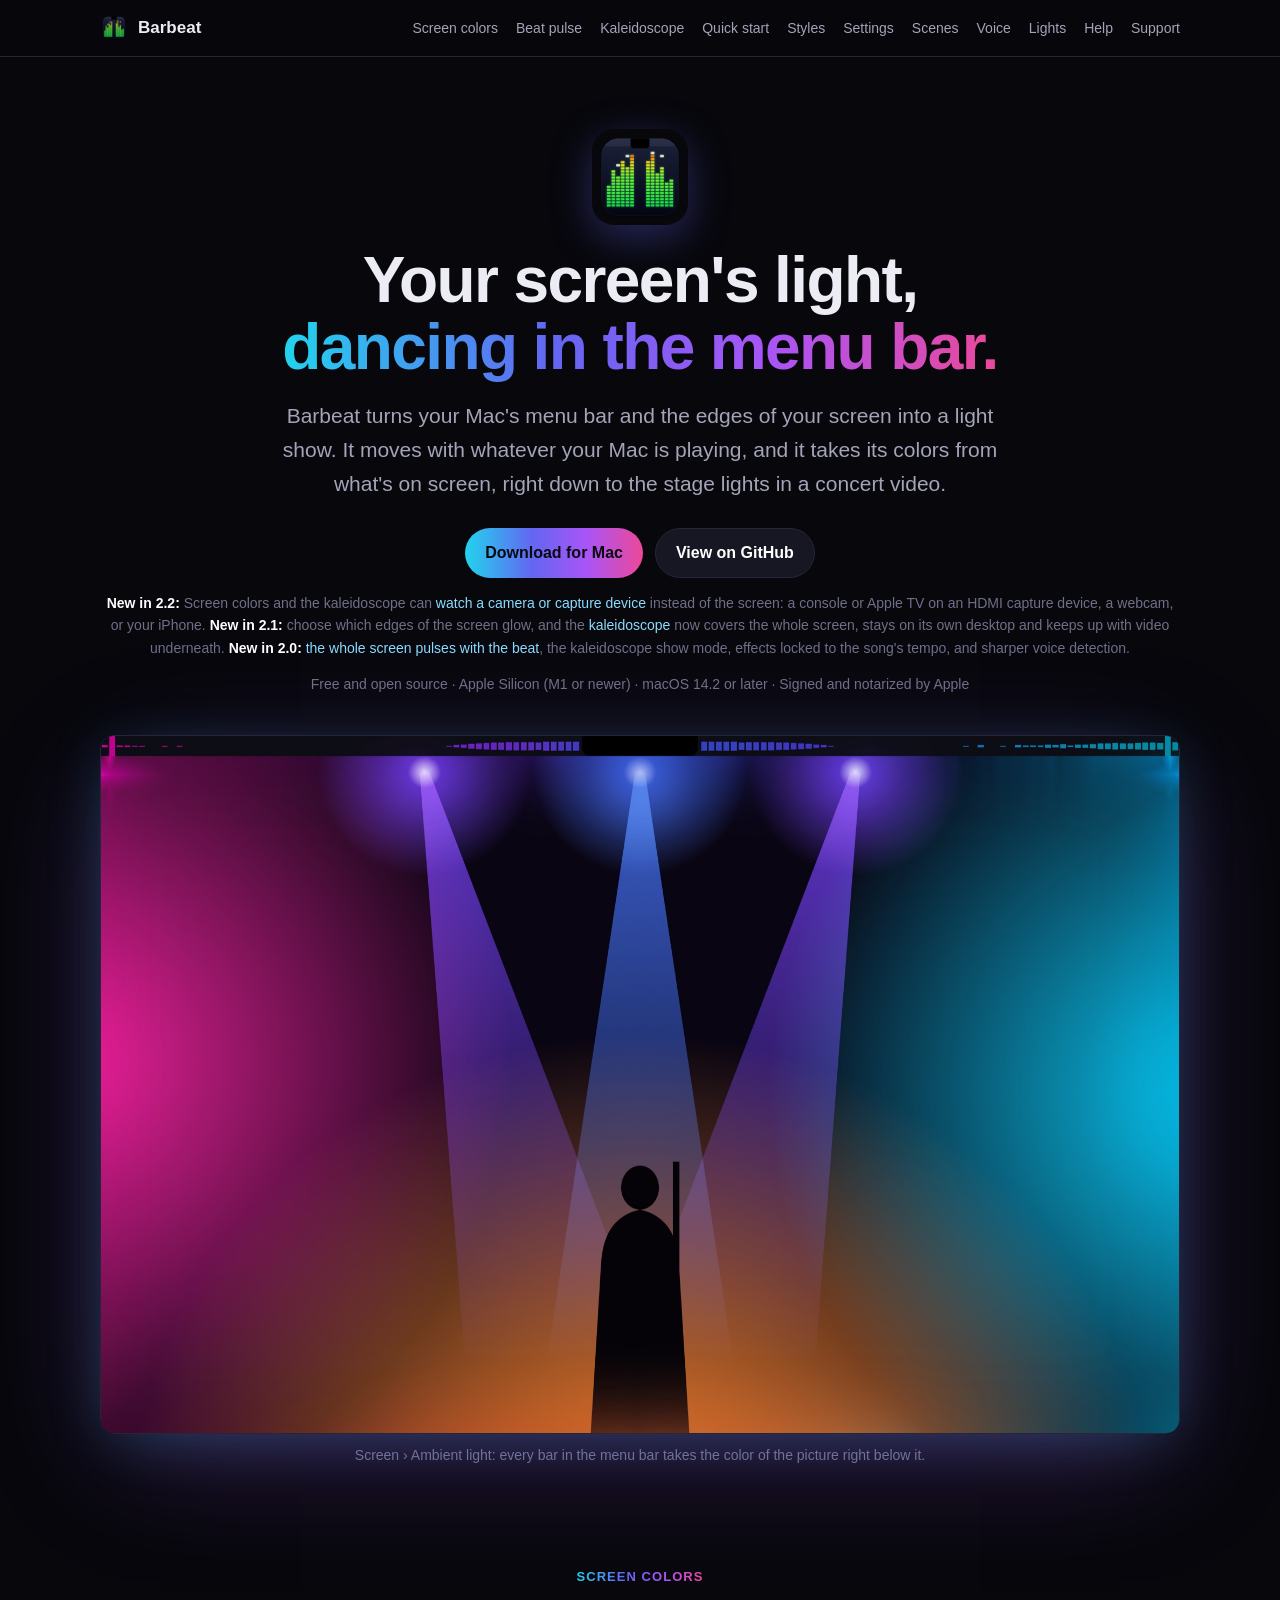
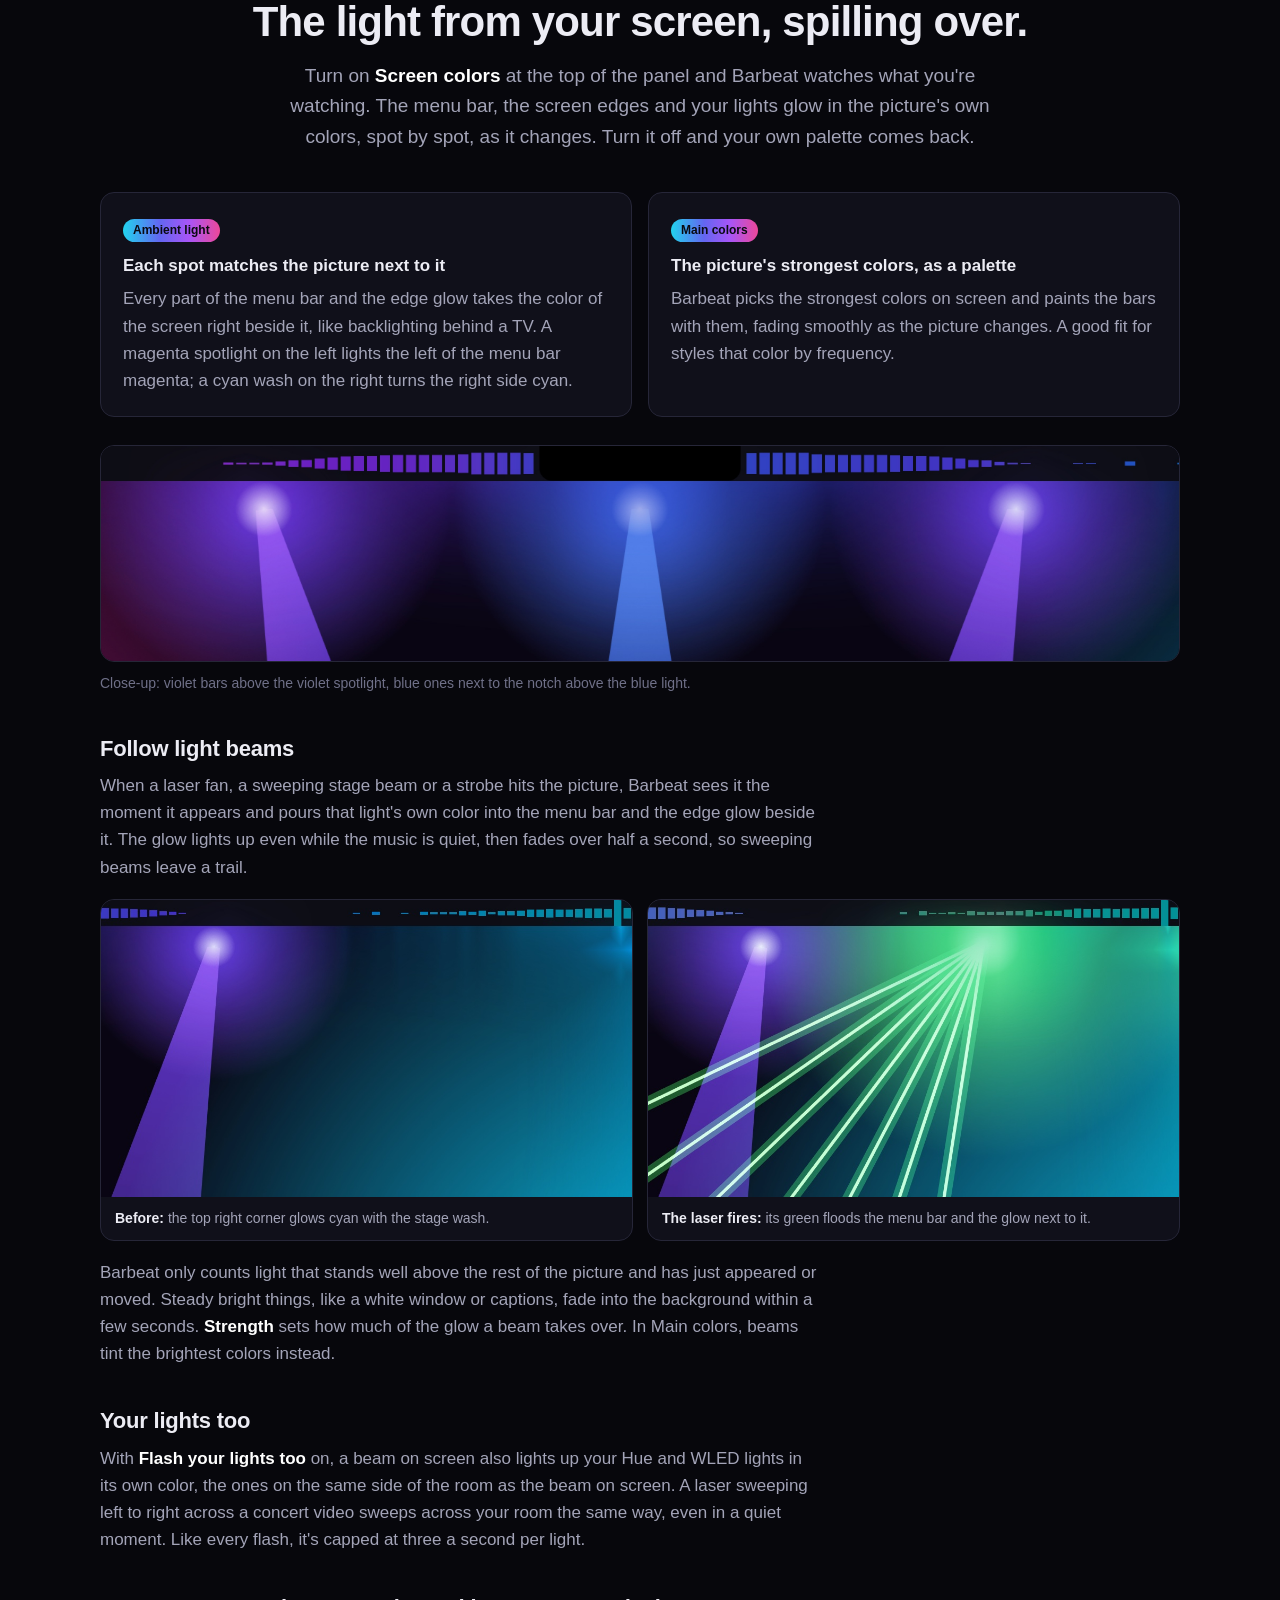
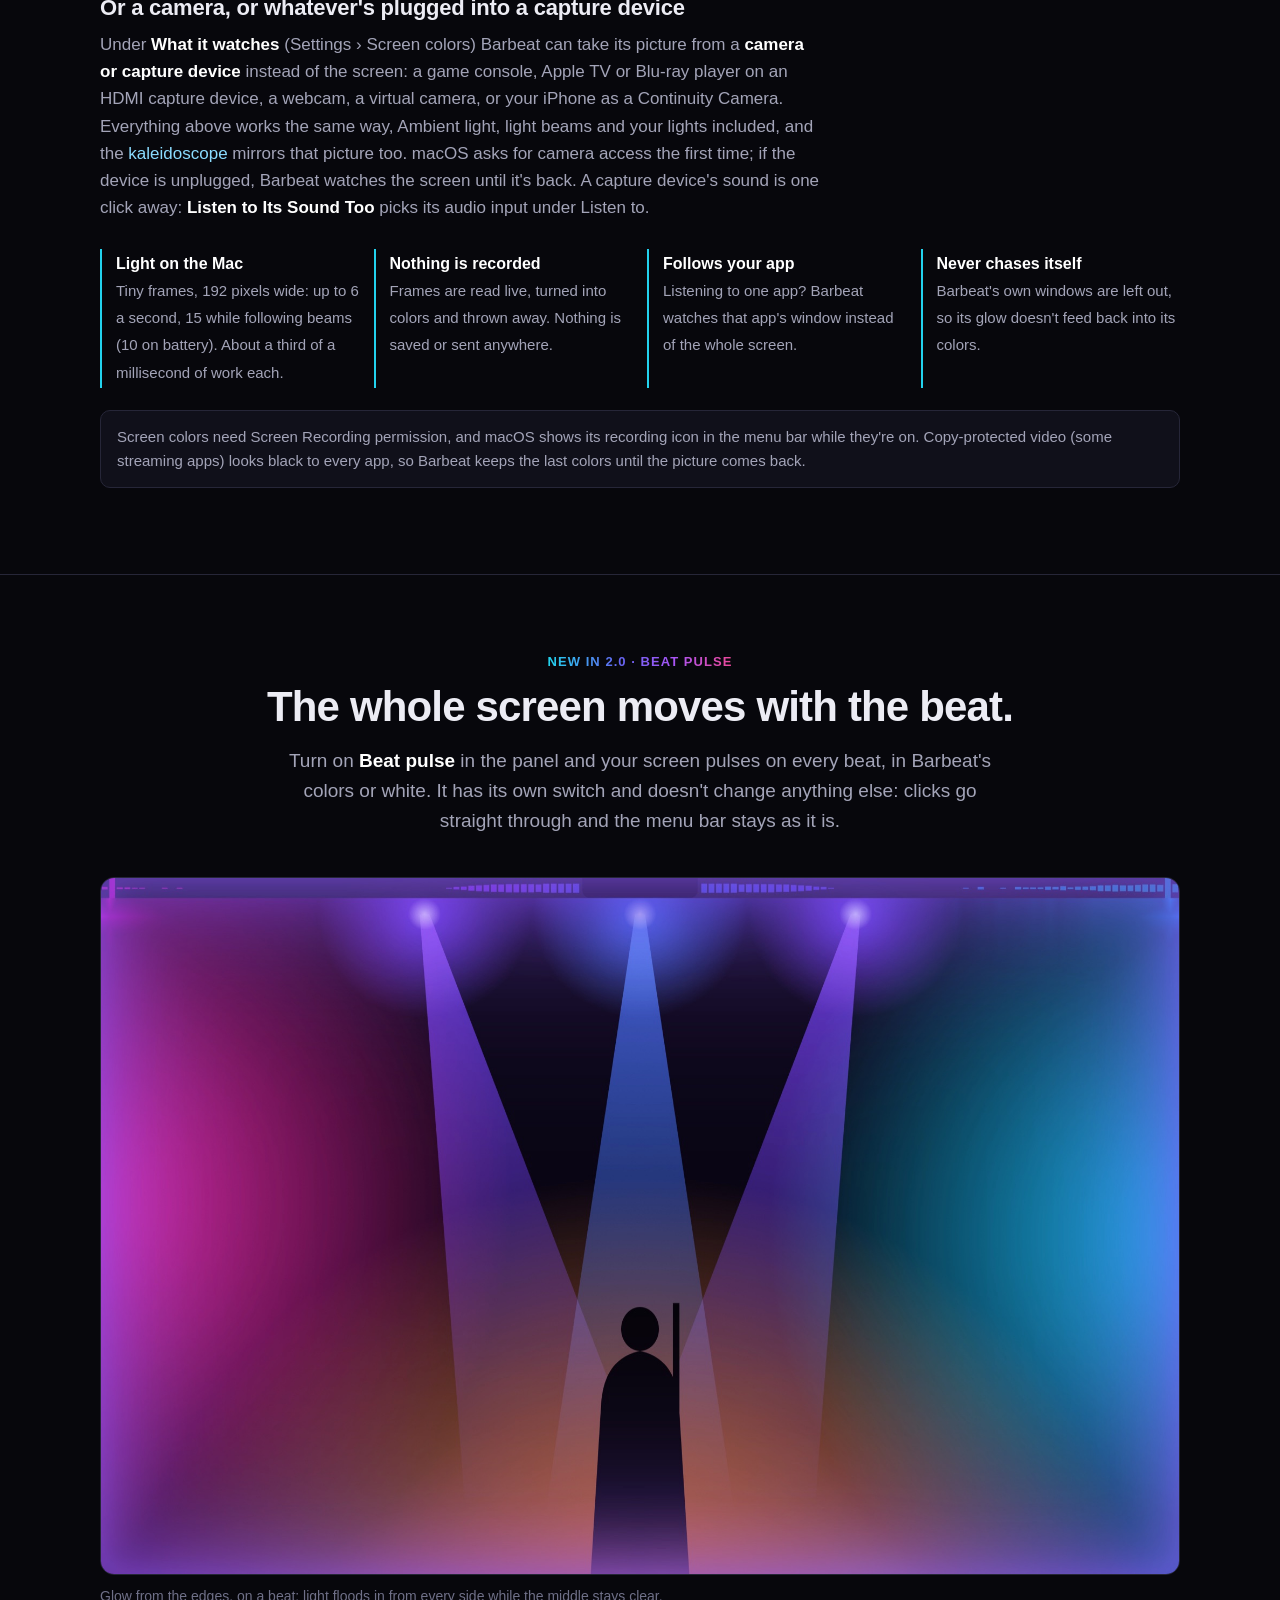
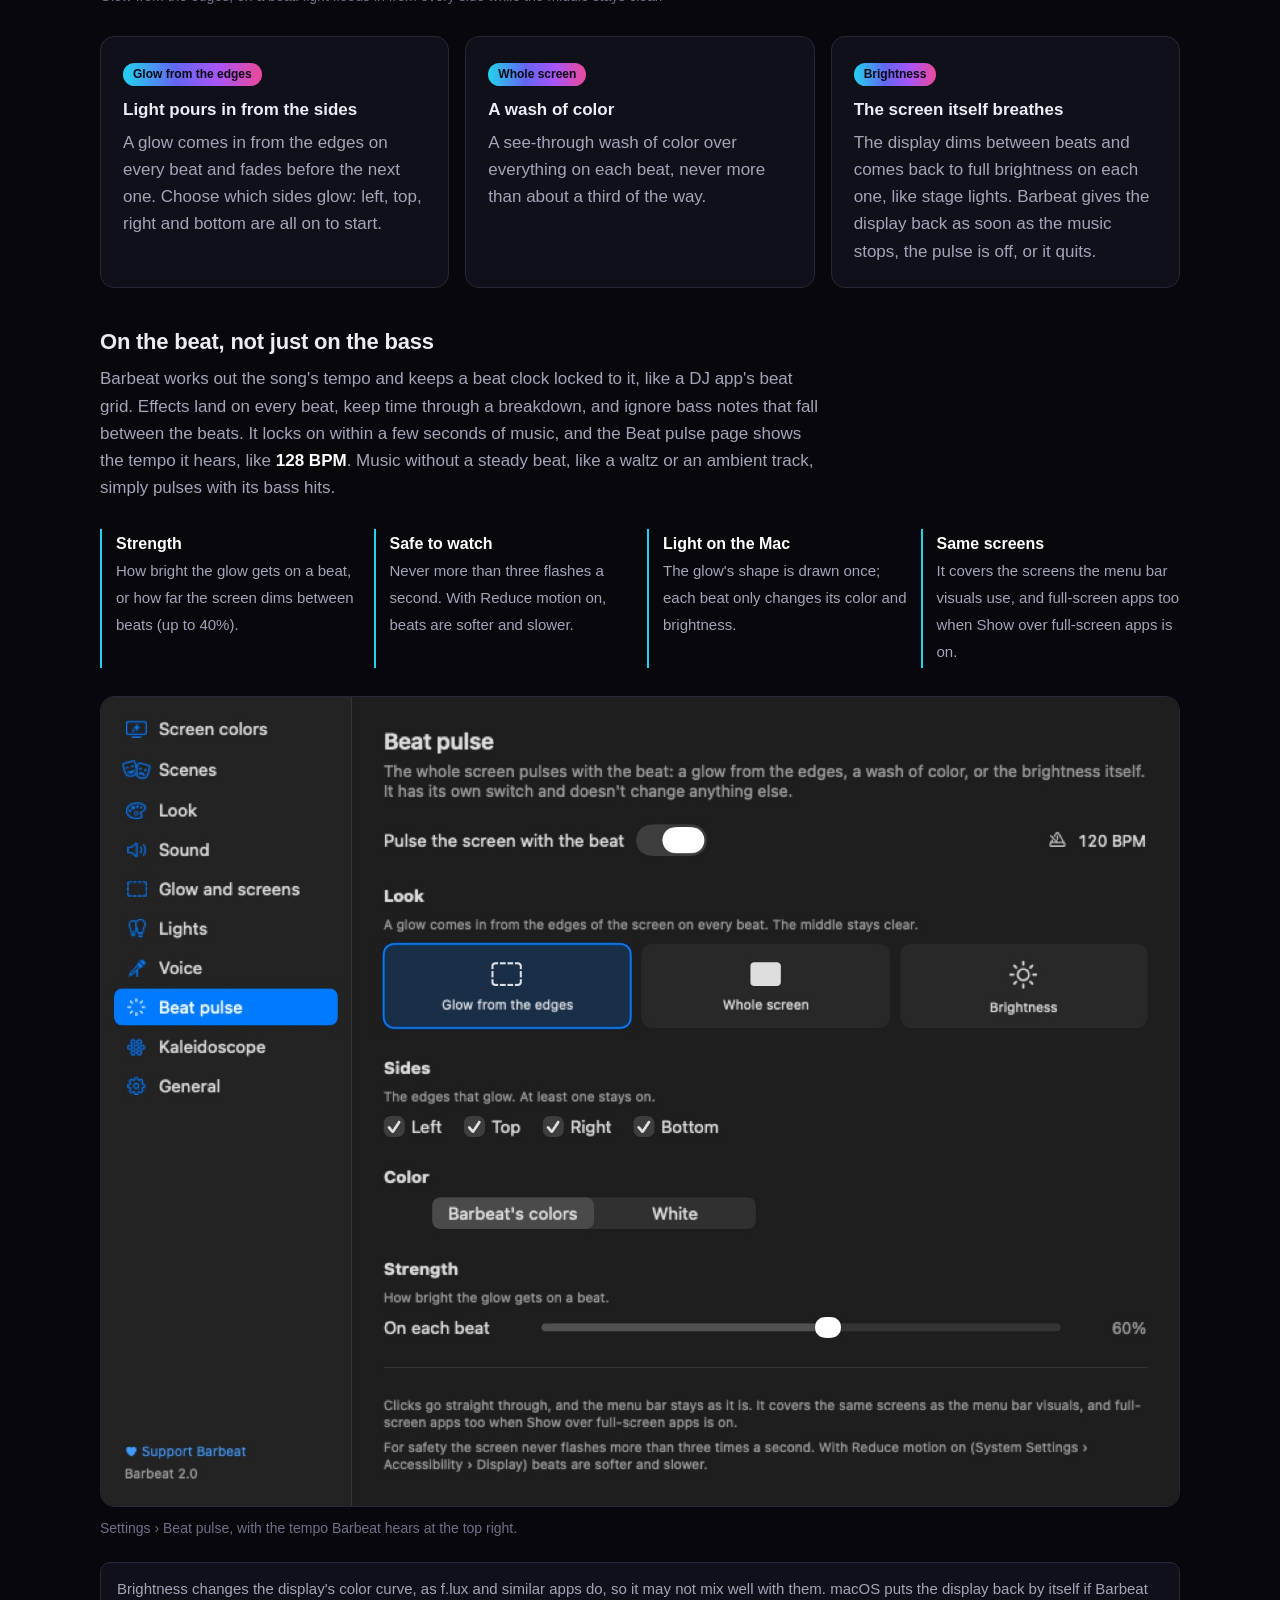
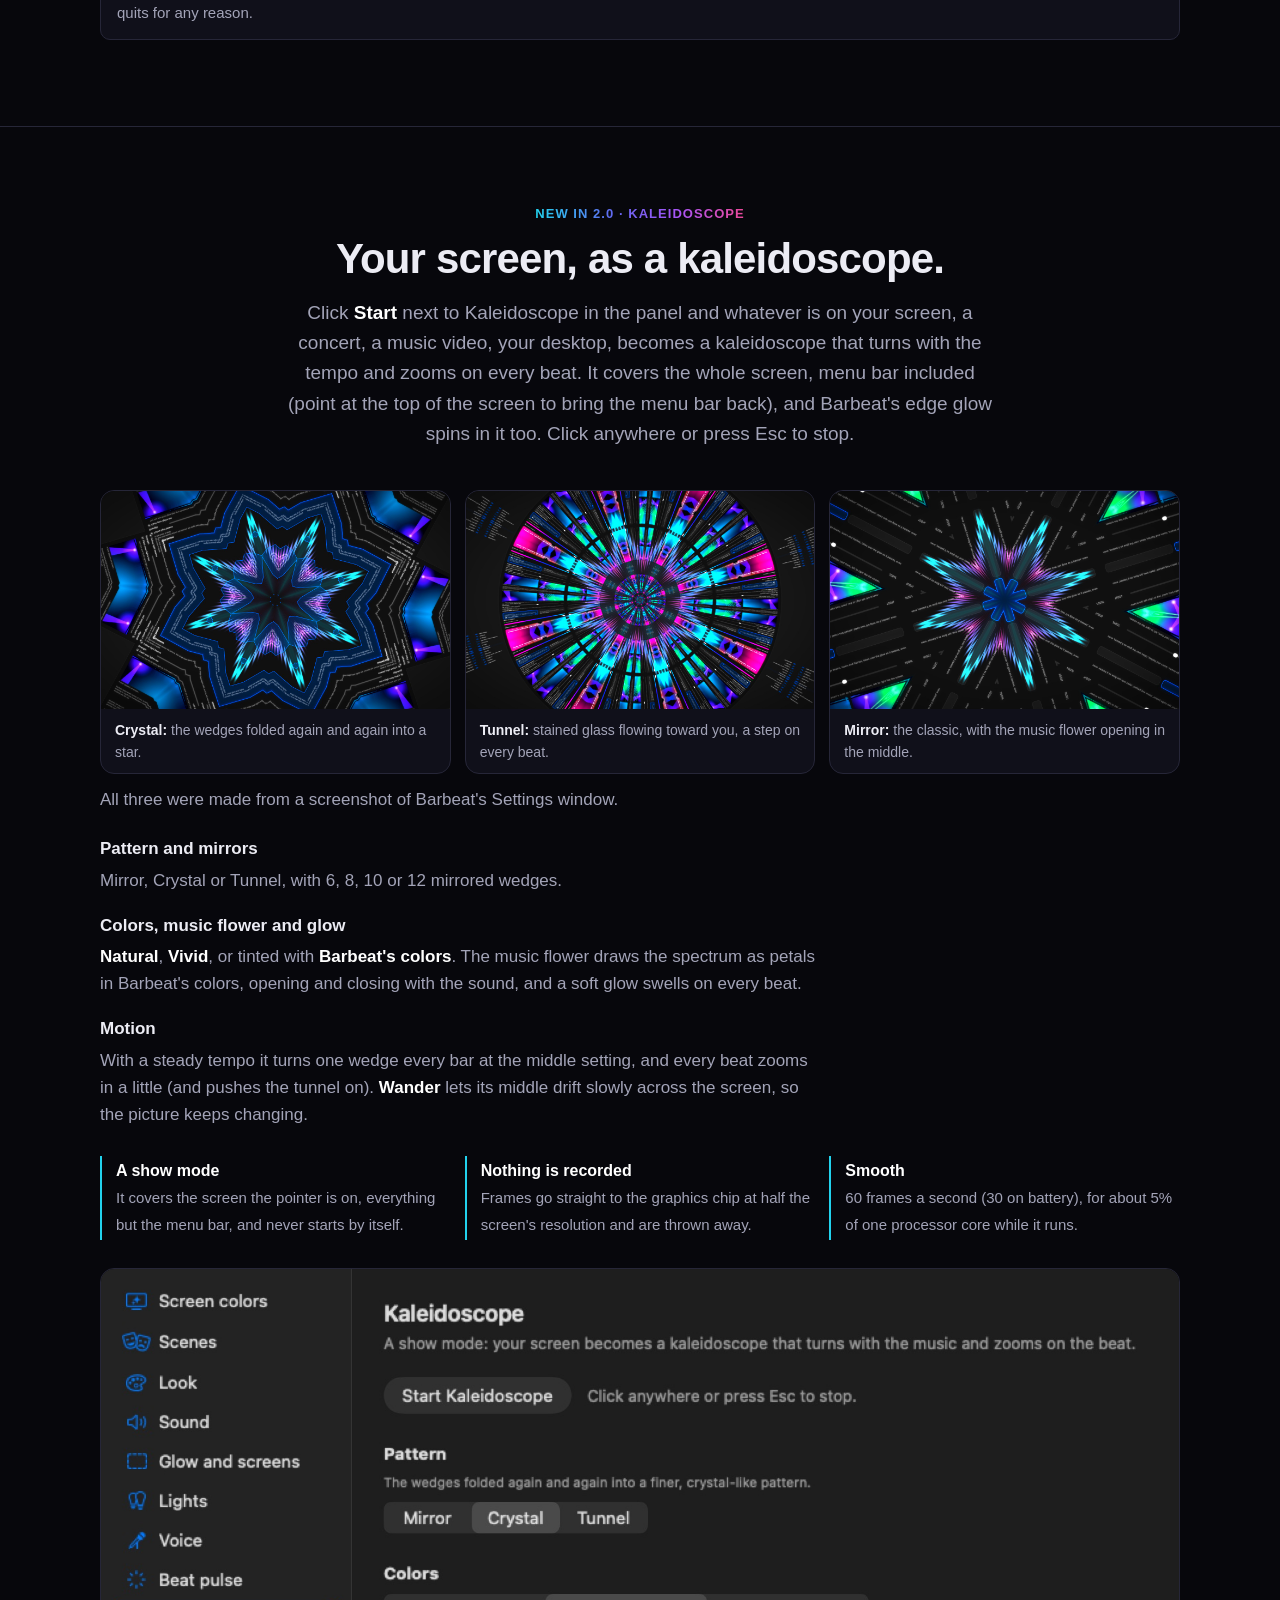
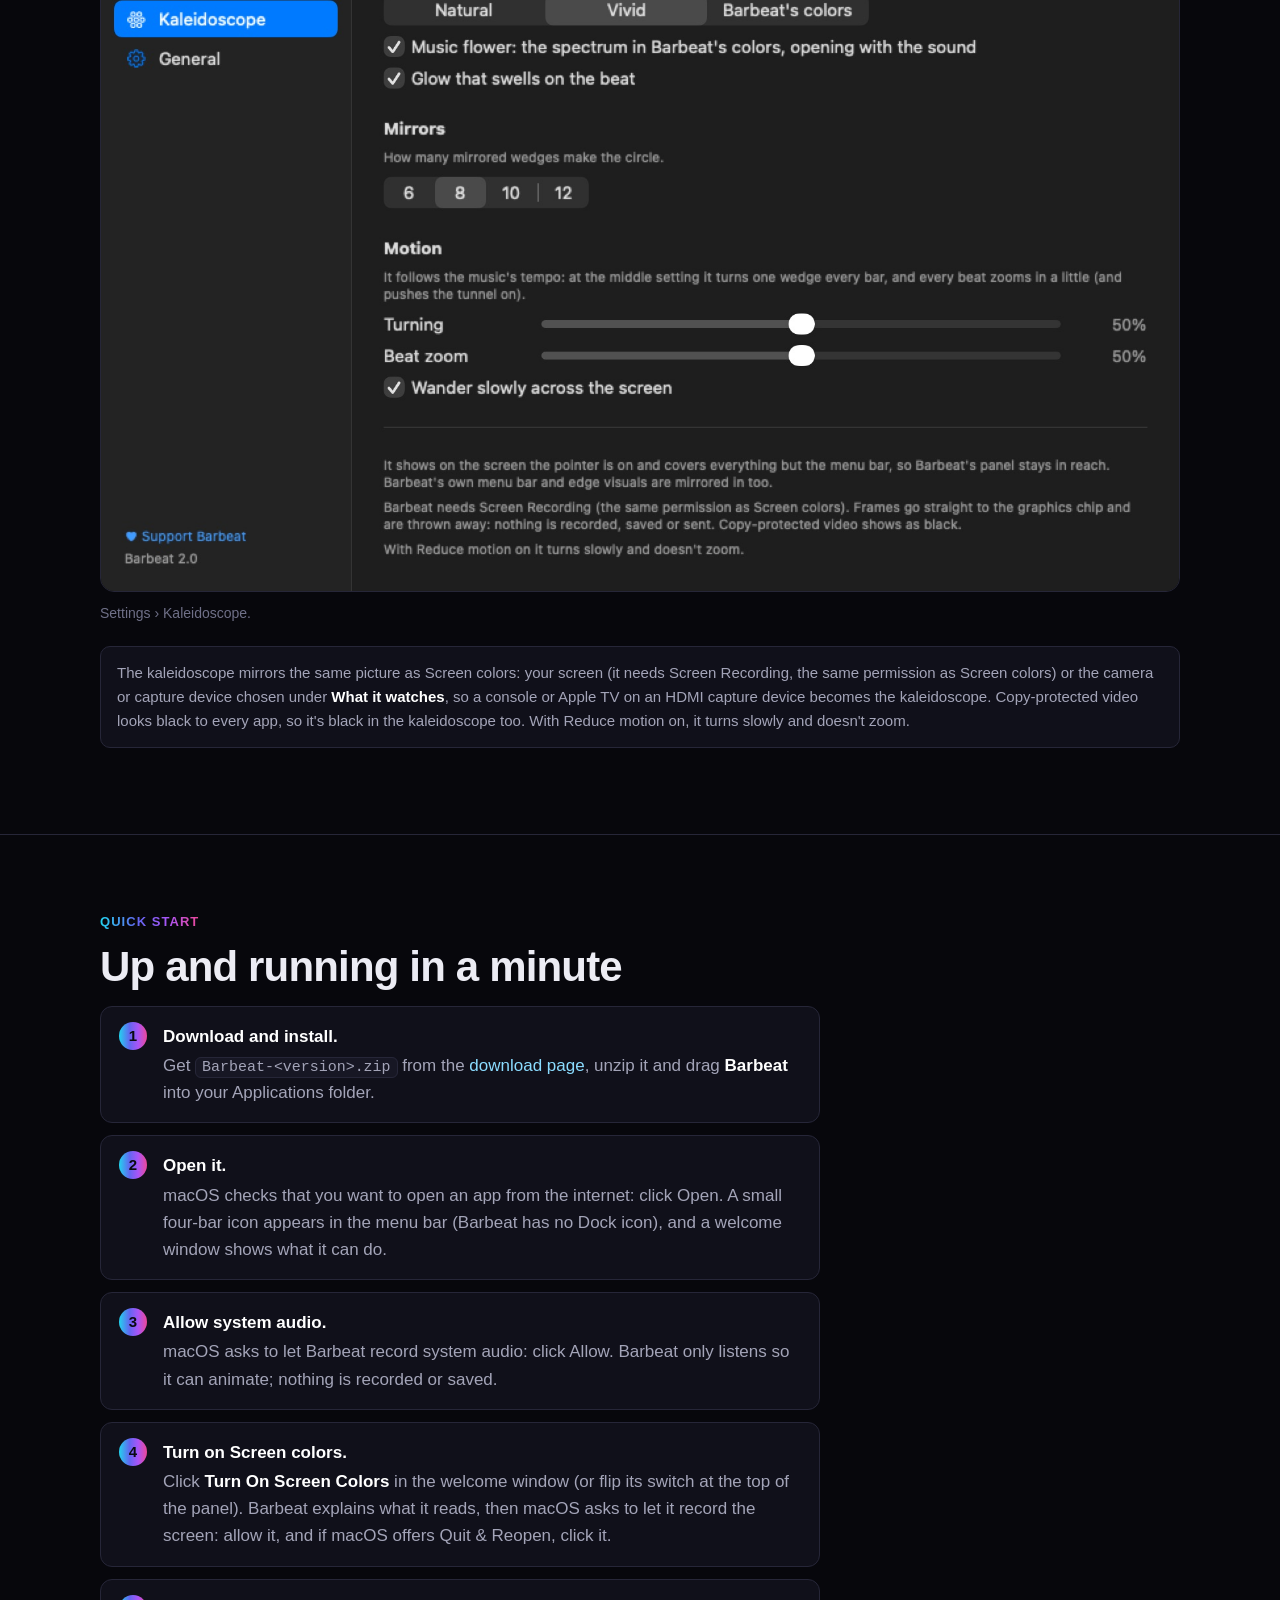
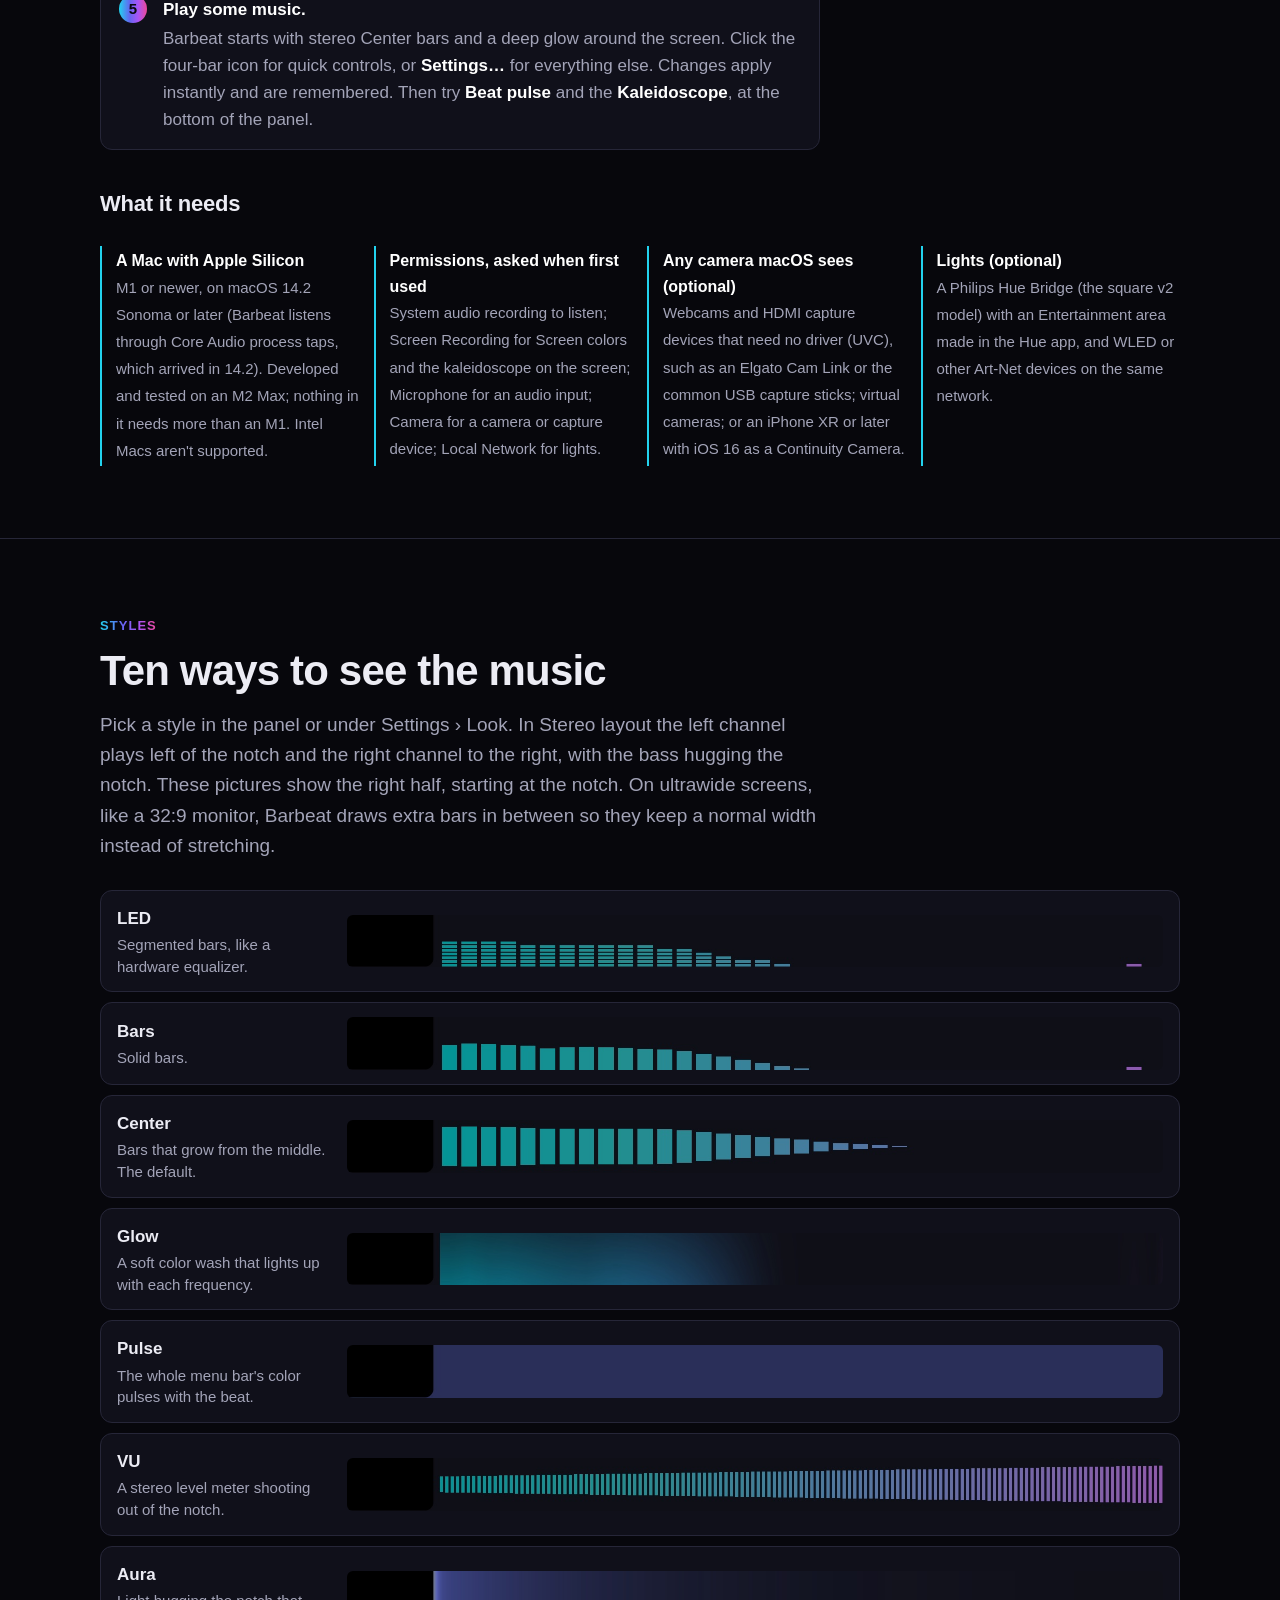
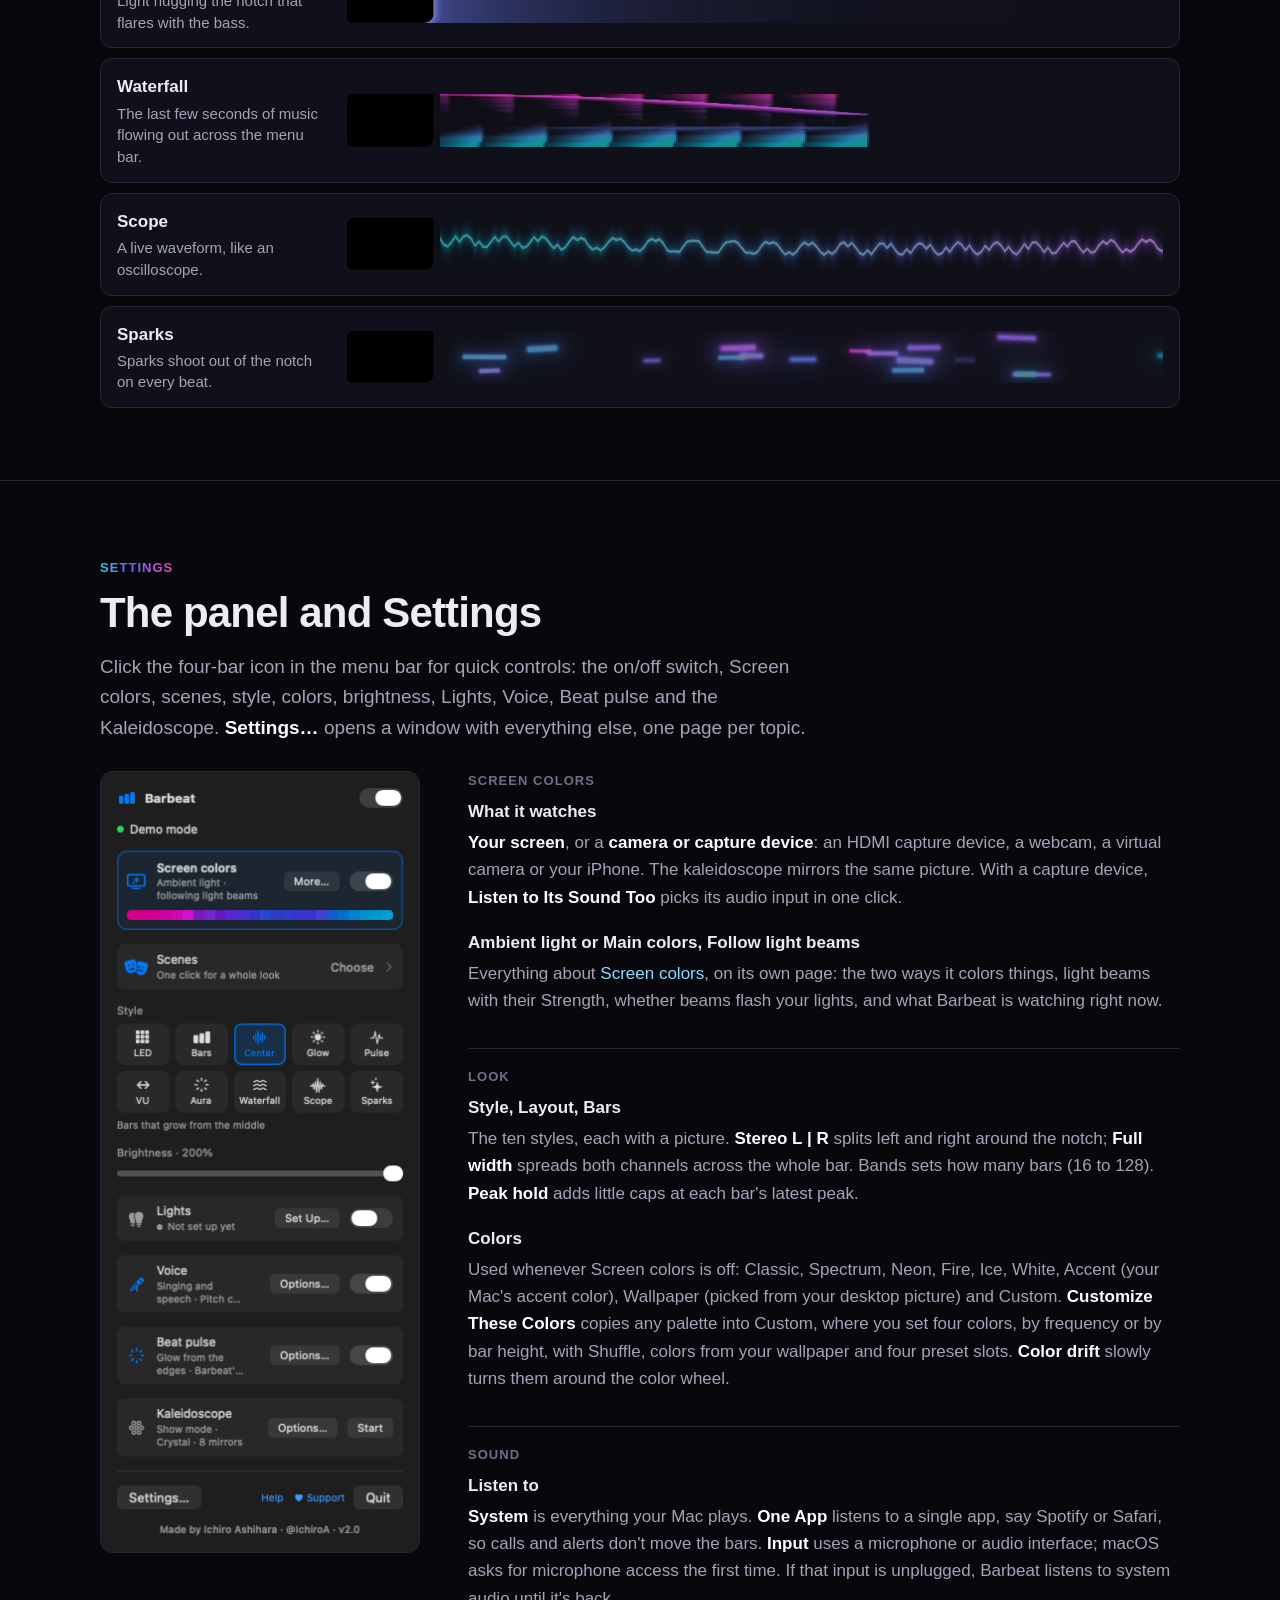
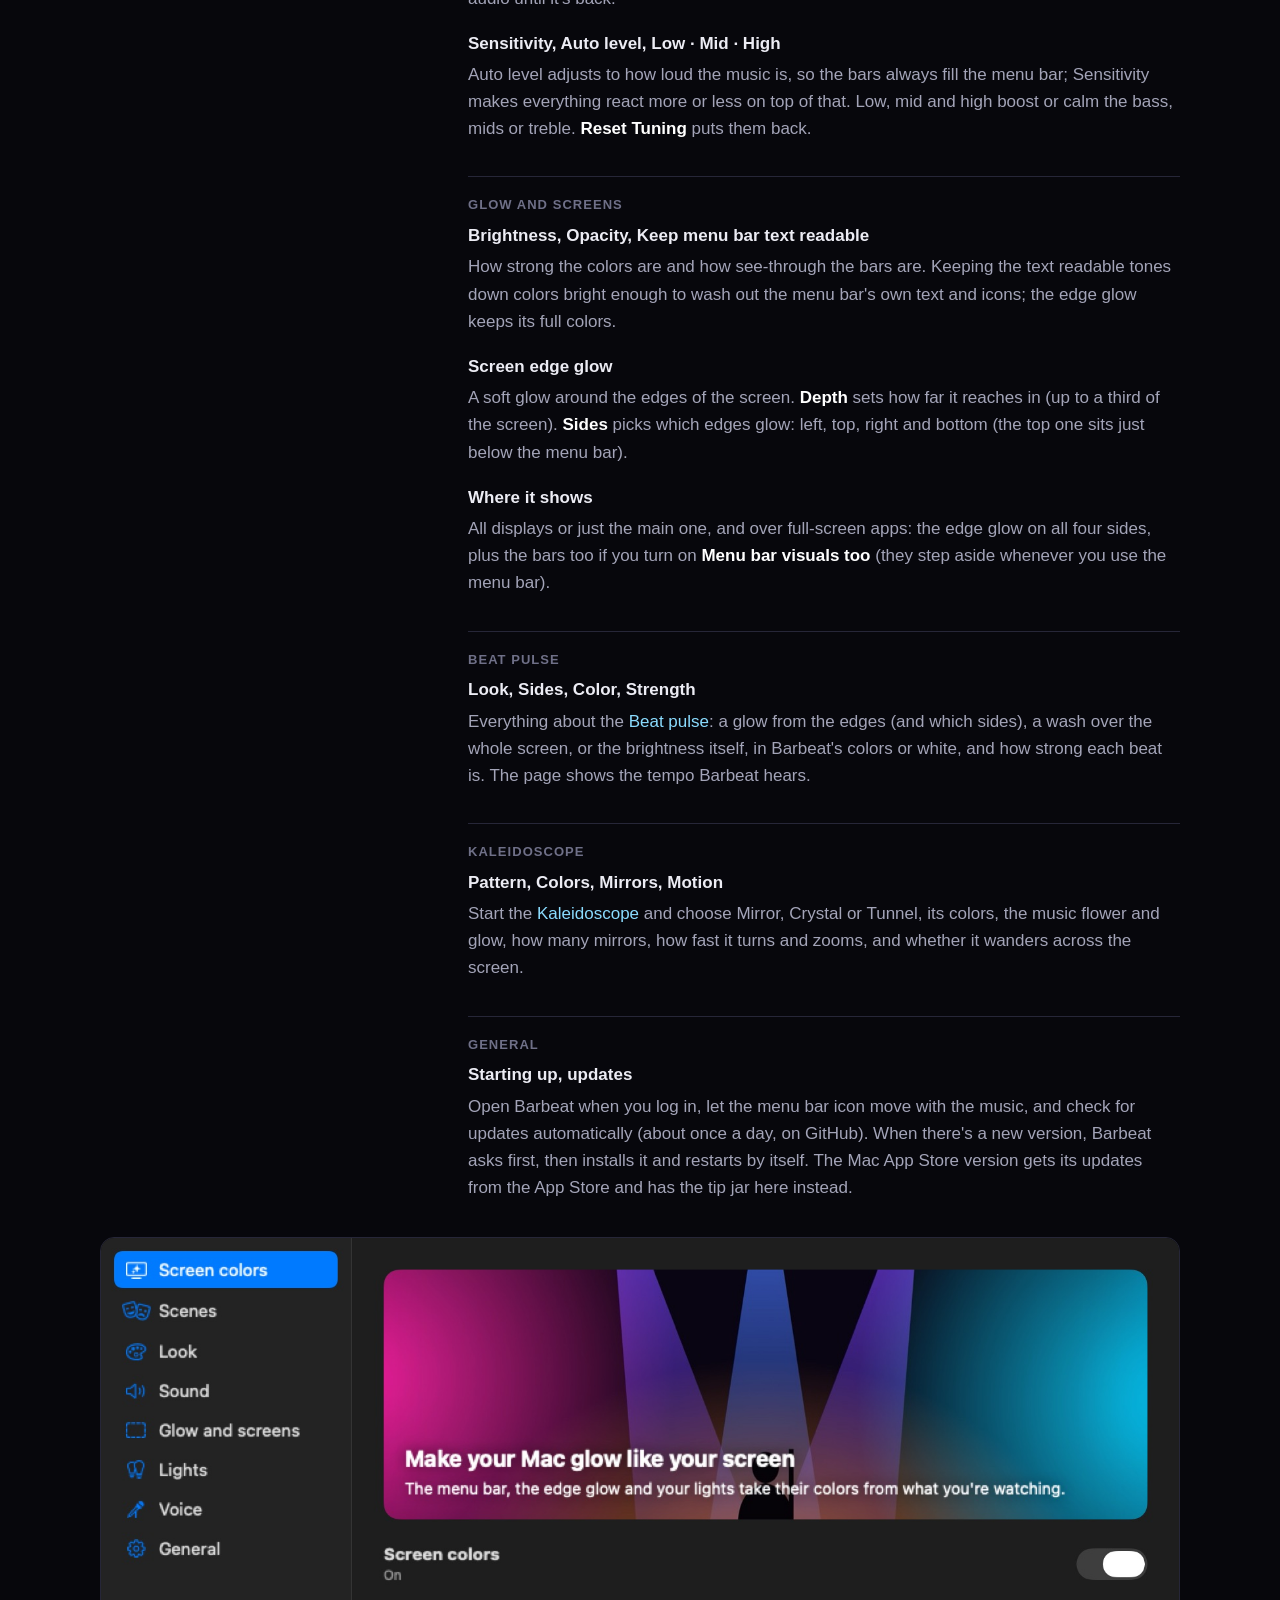
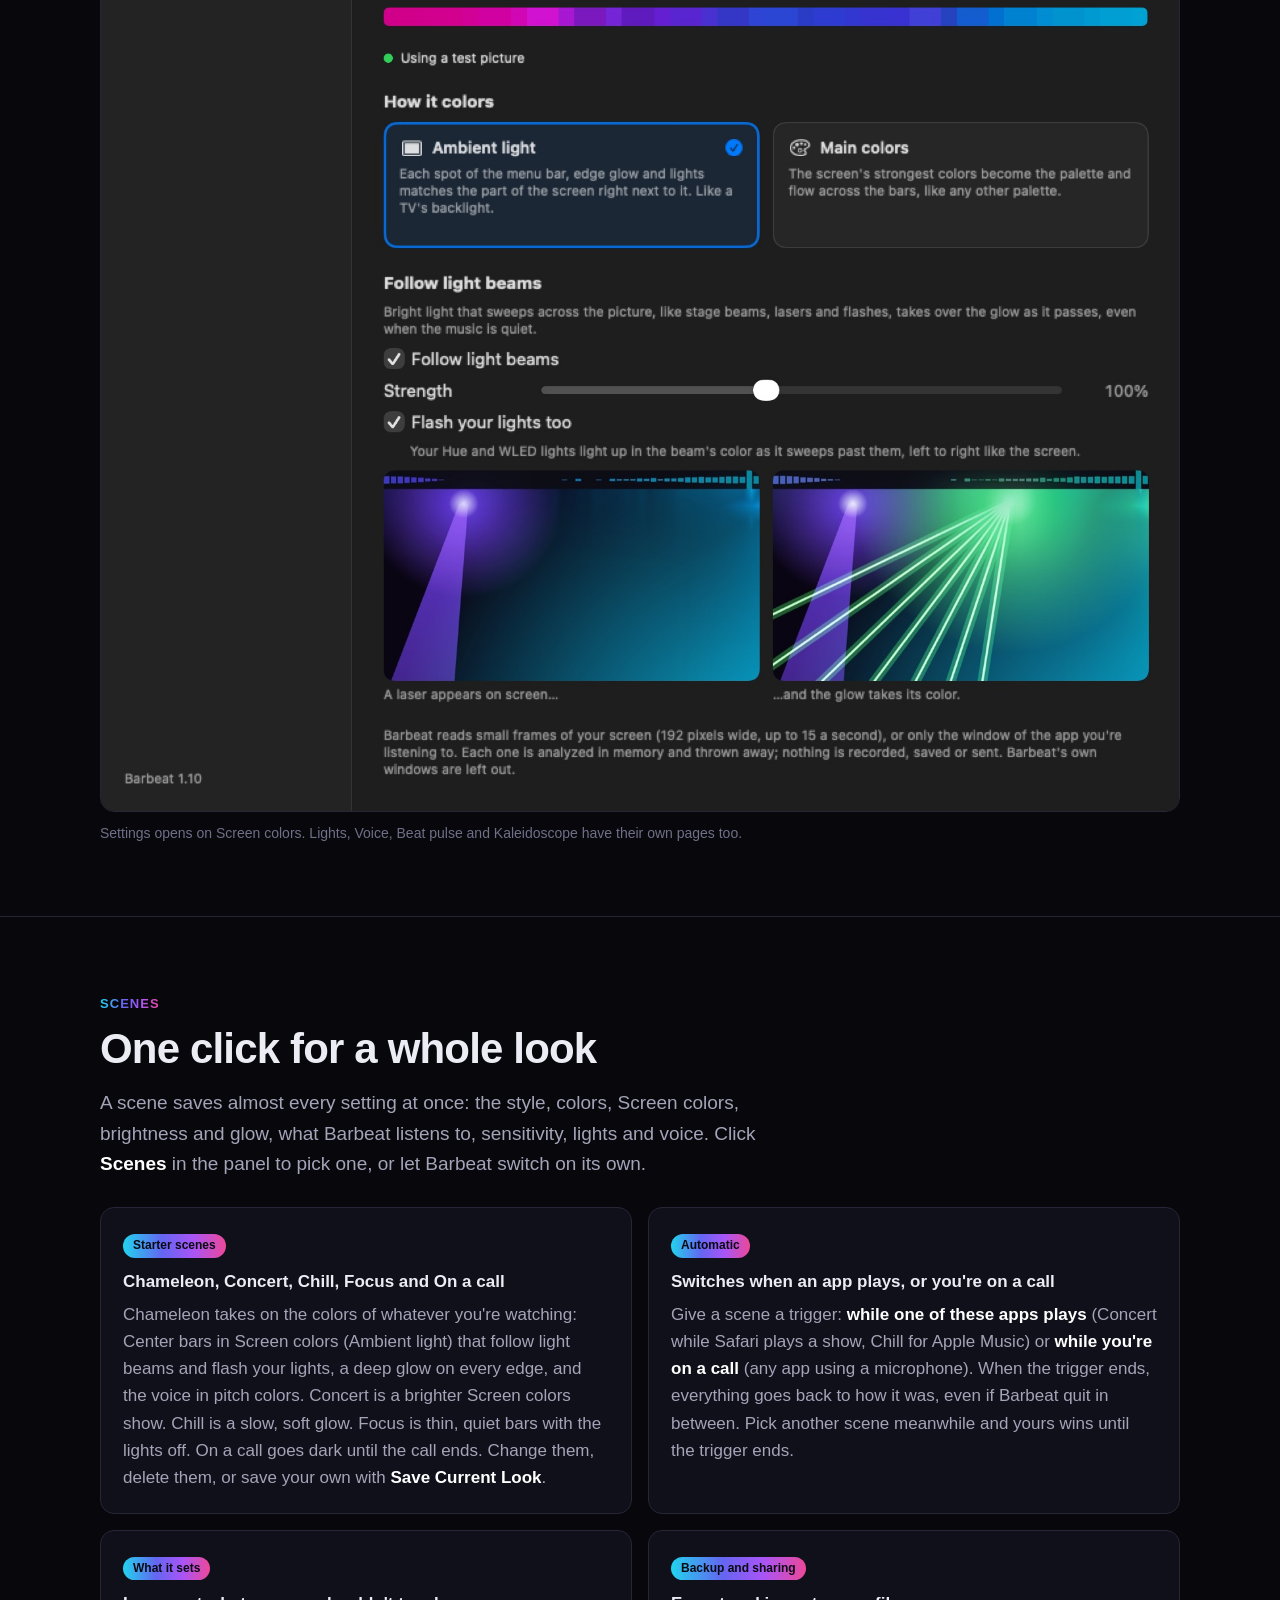
==== commit 53809f5c: "Help site: notes for the Mac App Store version The privacy policy now covers the Mac App Store versi" ====
--- a/docs/index.html
+++ b/docs/index.html
@@ -298,7 +298,7 @@
           <p class="group-title">General</p>
           <dl>
             <dt>Starting up, updates</dt>
-            <dd>Open Barbeat when you log in, let the menu bar icon move with the music, and check for updates automatically (about once a day, on GitHub). When there's a new version, Barbeat asks first, then installs it and restarts by itself.</dd>
+            <dd>Open Barbeat when you log in, let the menu bar icon move with the music, and check for updates automatically (about once a day, on GitHub). When there's a new version, Barbeat asks first, then installs it and restarts by itself. The Mac App Store version gets its updates from the App Store and has the tip jar here instead.</dd>
           </dl>
         </div>
       </div>
@@ -514,7 +514,8 @@
       <h2>Enjoying Barbeat? <span class="heart">♥</span></h2>
       <p class="lead">Barbeat is free and open source, made by one person. If it makes your music a little brighter, you can help keep it going.</p>
       <div class="buttons">
-        <a class="button primary" id="tip" href="https://ko-fi.com/ichiroa">Leave a tip on Ko-fi</a>
+        <a class="button primary not-appstore" id="tip" href="https://ko-fi.com/ichiroa">Leave a tip on Ko-fi</a>
+        <a class="button primary appstore-only" href="barbeat://settings/general">Open the Tip Jar in Barbeat</a>
         <a class="button" href="https://github.com/IchiroA/Barbeat">Star it on GitHub</a>
         <a class="button" href="https://github.com/IchiroA/Barbeat/issues">Report a bug or idea</a>
       </div>
@@ -535,5 +536,9 @@
   </div>
 </footer>
 
+<script>
+  // Barbeat from the Mac App Store opens this guide with ?from=appstore: tips go through its own tip jar there.
+  if (new URLSearchParams(location.search).get("from") === "appstore") document.documentElement.classList.add("from-appstore");
+</script>
 </body>
 </html>
--- a/docs/style.css
+++ b/docs/style.css
@@ -163,6 +163,10 @@
 
 /* Support */
 .support { text-align: center; }
+/* The Mac App Store version's Help link adds ?from=appstore (see the script at the end of index.html). */
+.appstore-only { display: none; }
+.from-appstore .appstore-only { display: inline-flex; }
+.from-appstore .not-appstore { display: none; }
 .support .lead { margin: 0 auto 26px; }
 .heart { color: var(--pink); }
 
